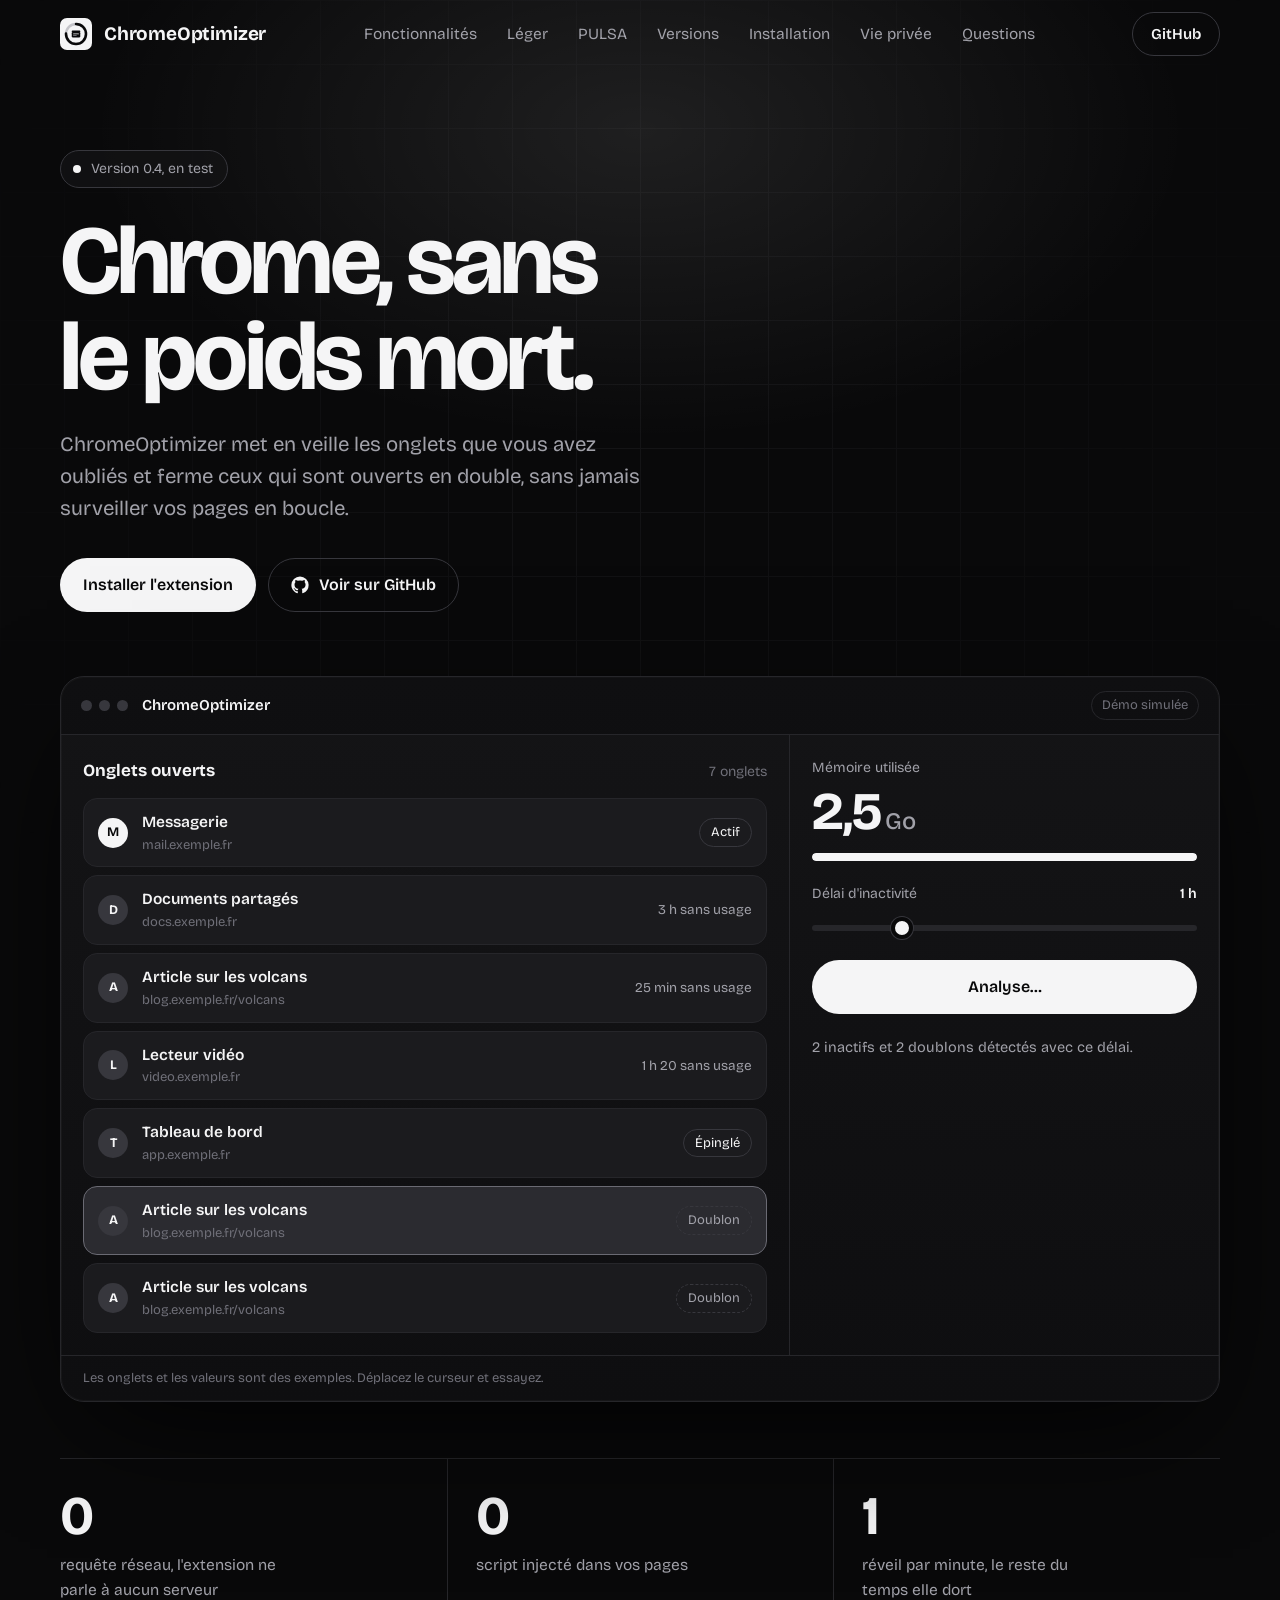
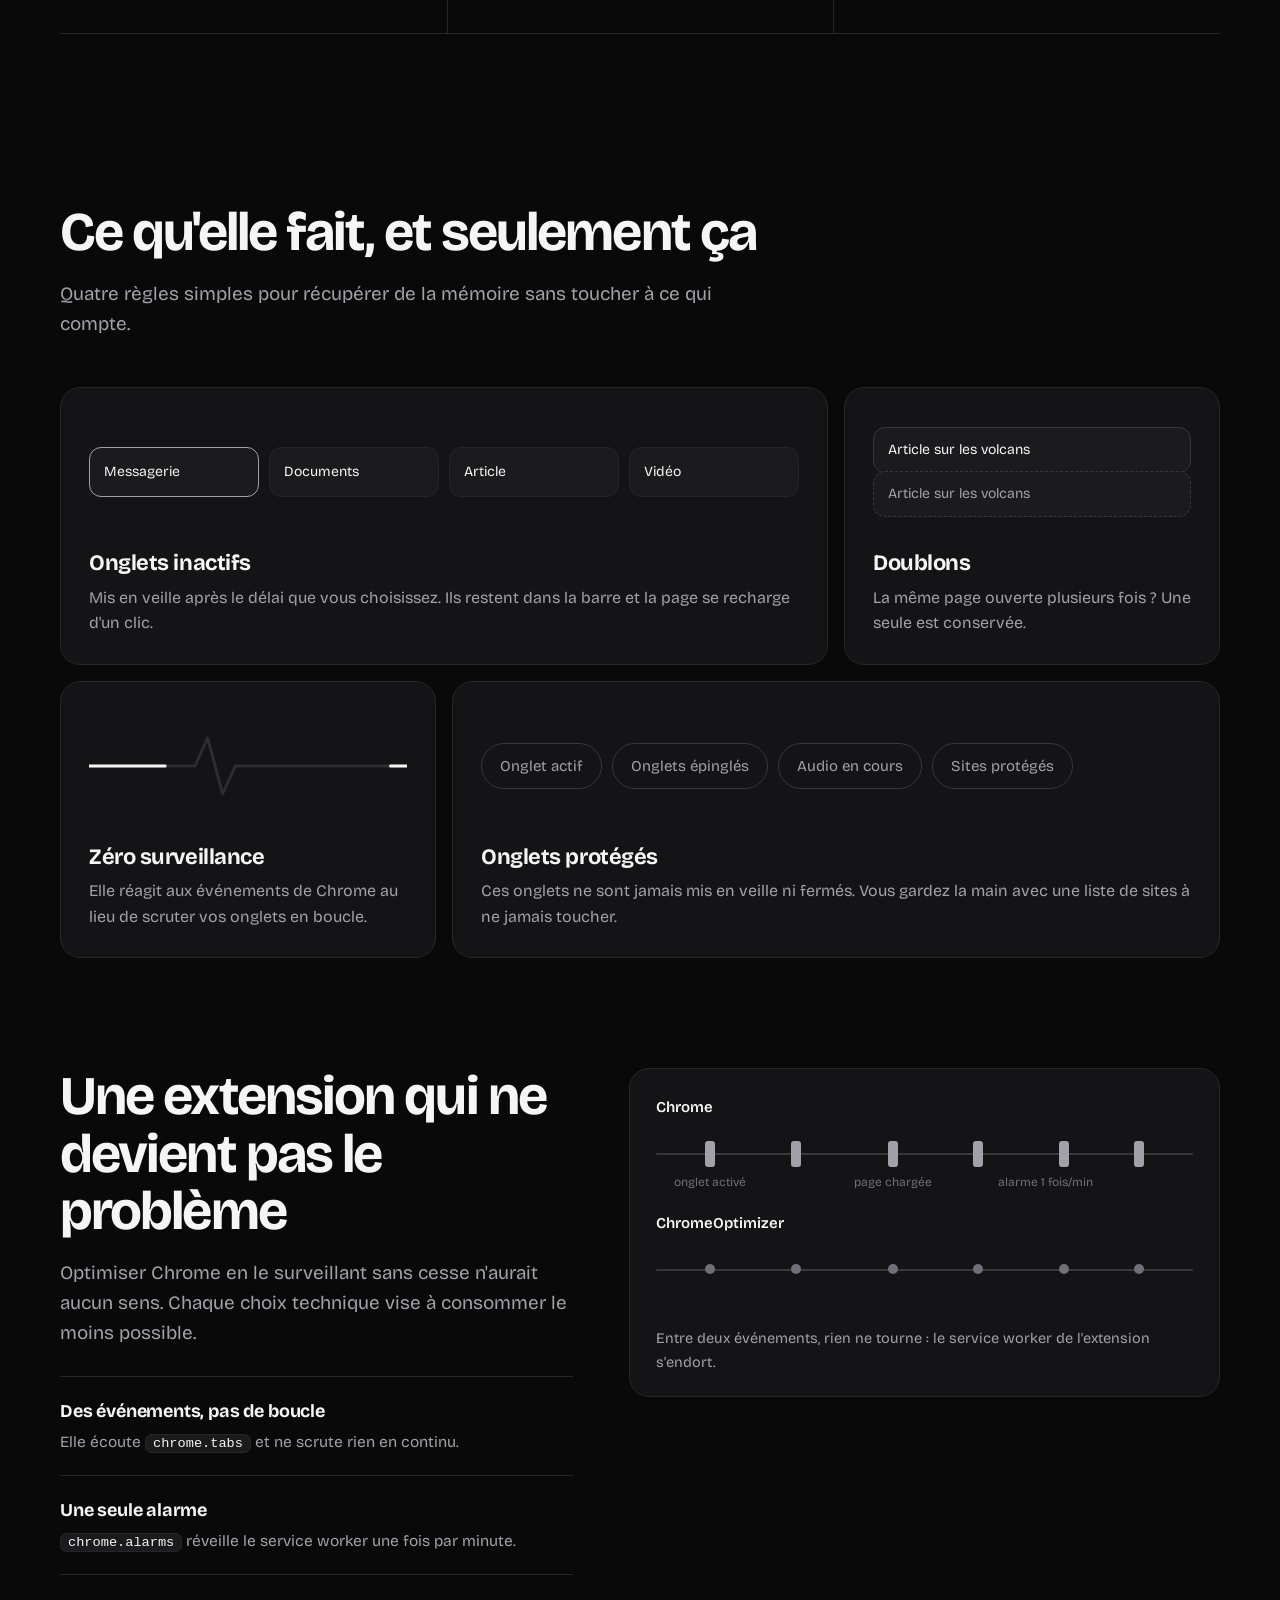
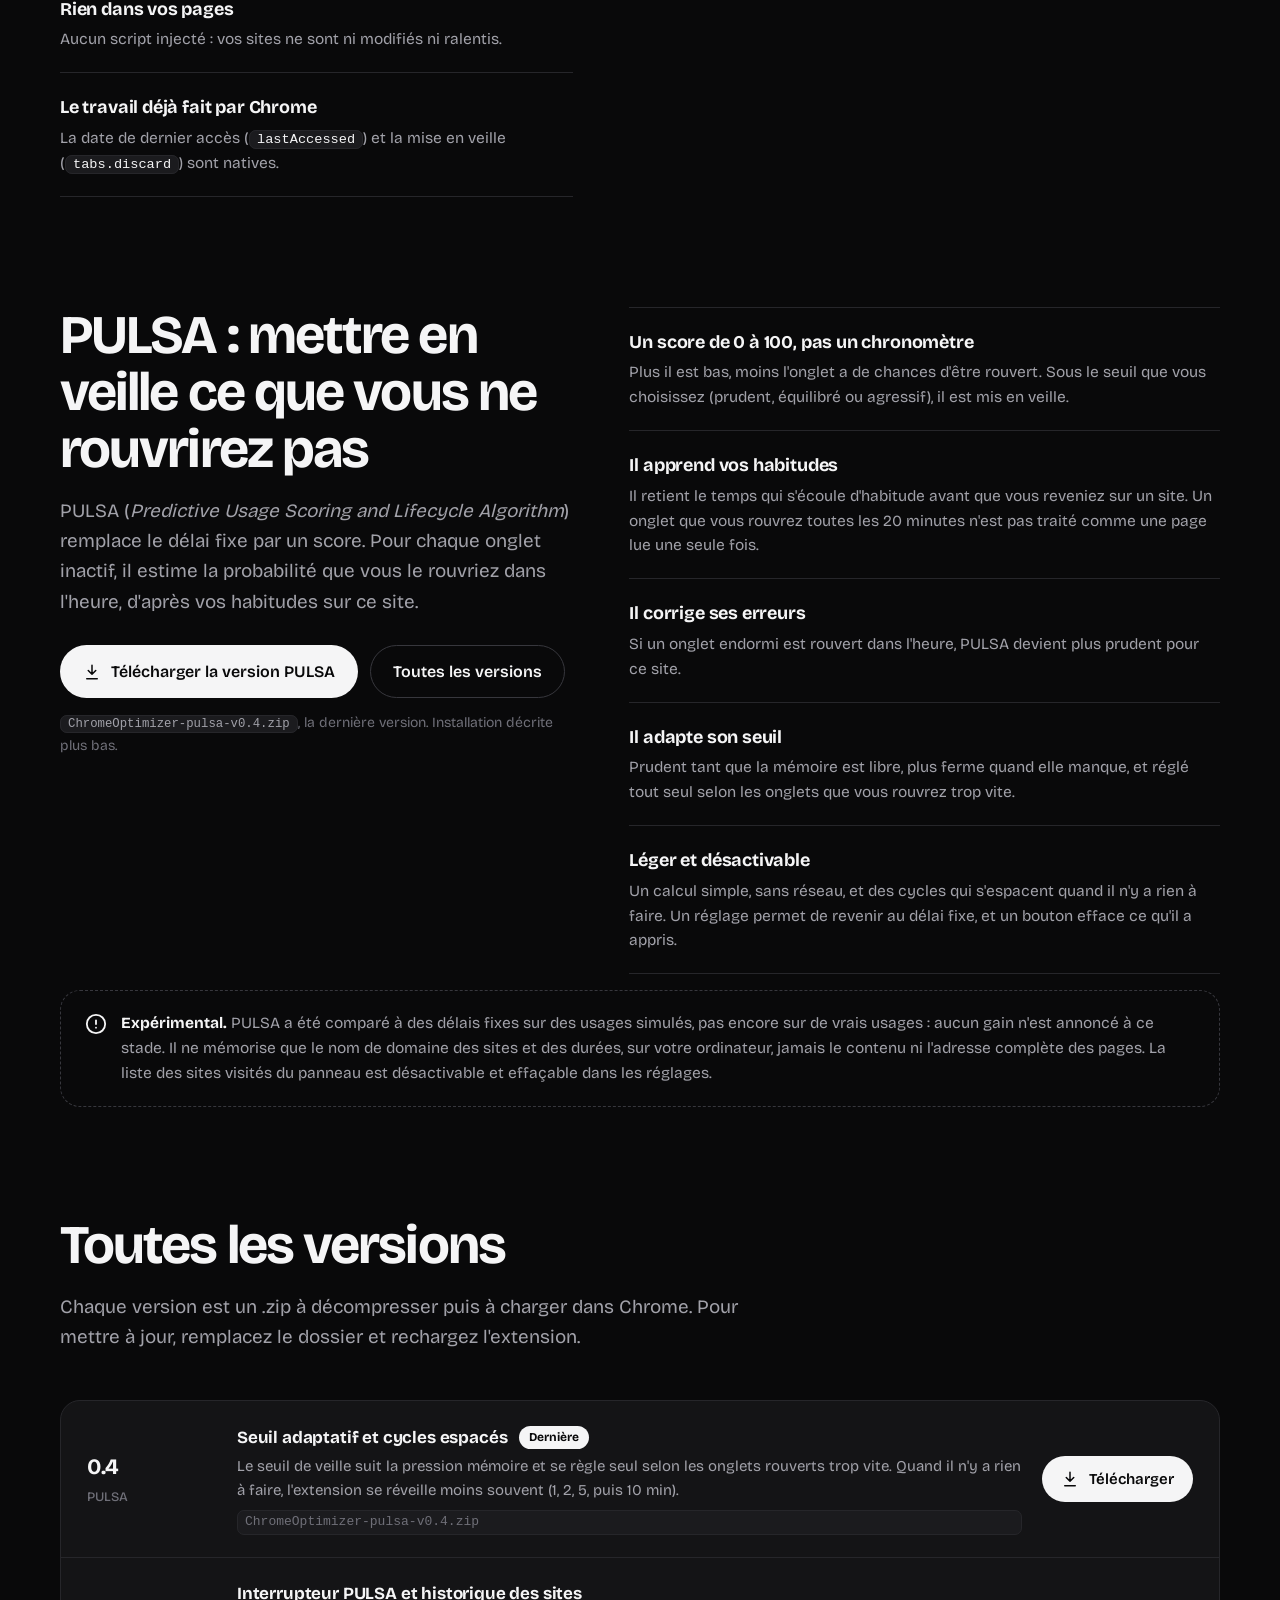
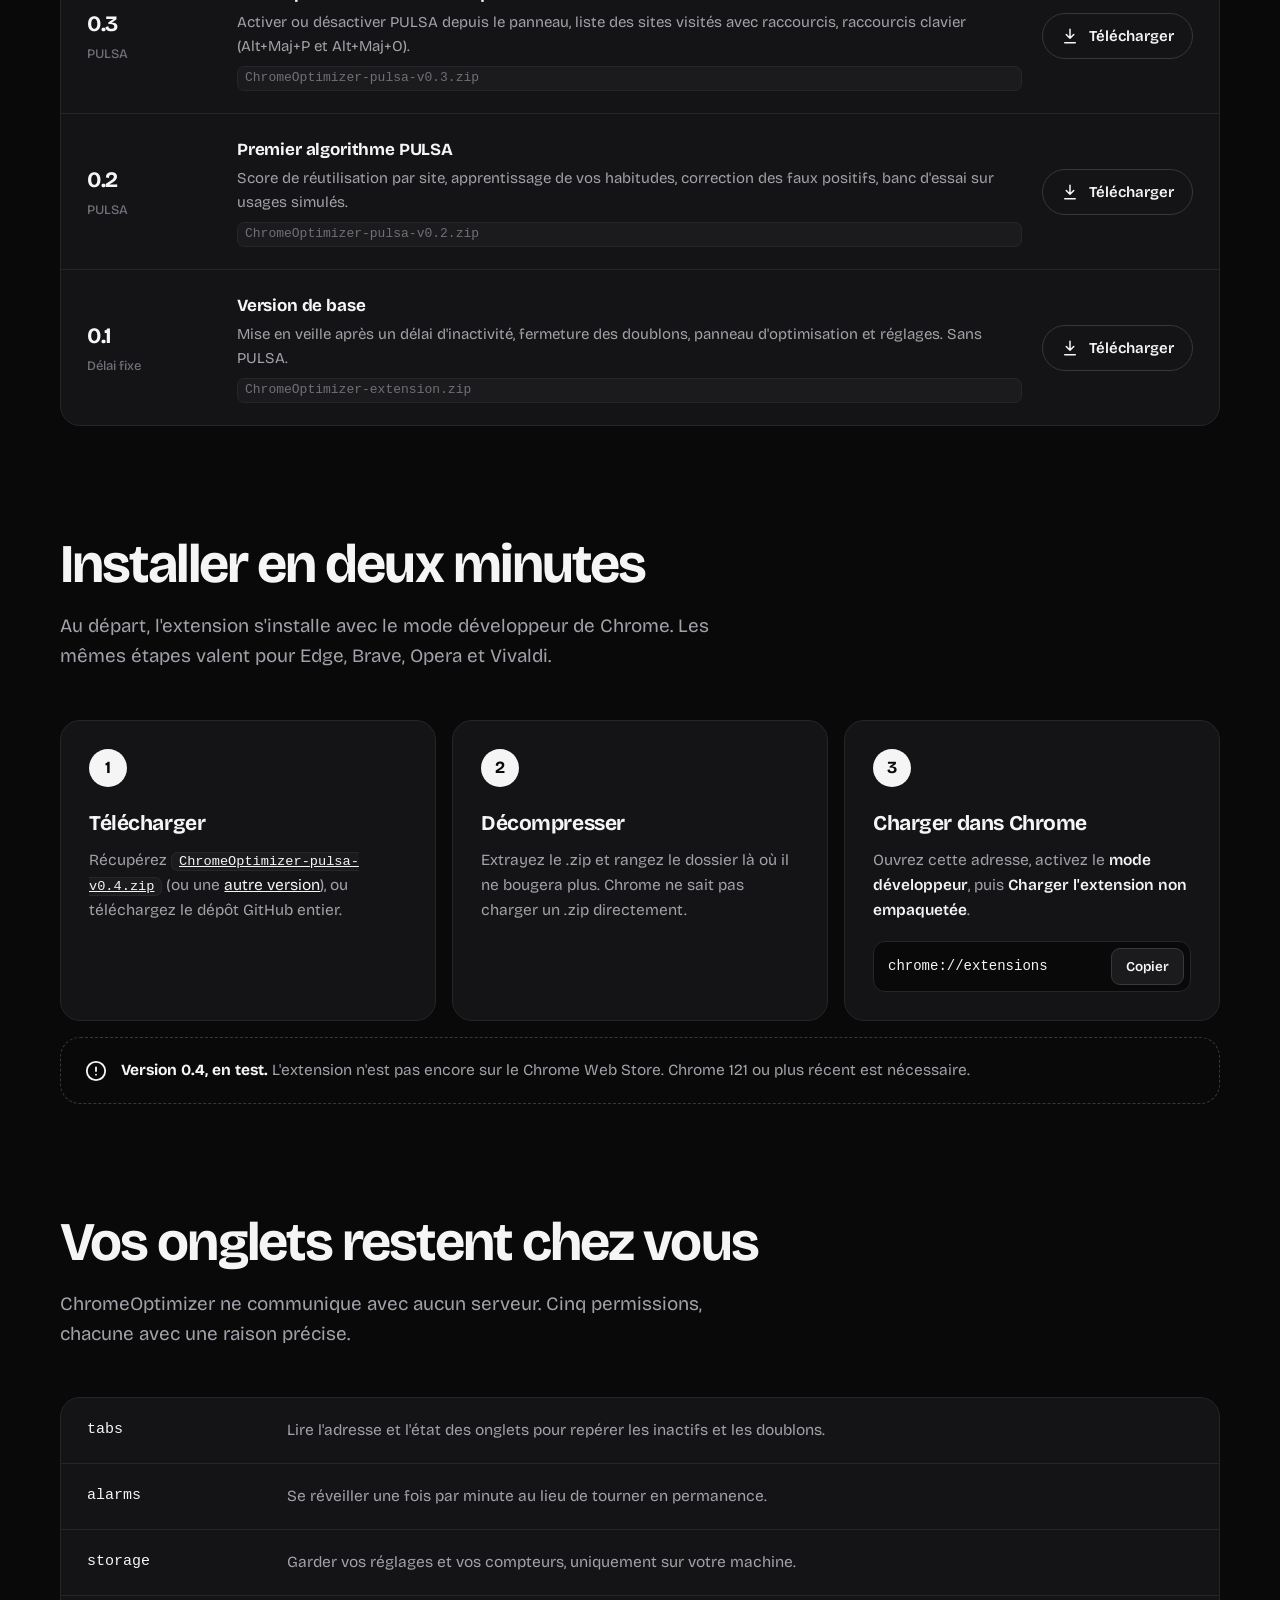
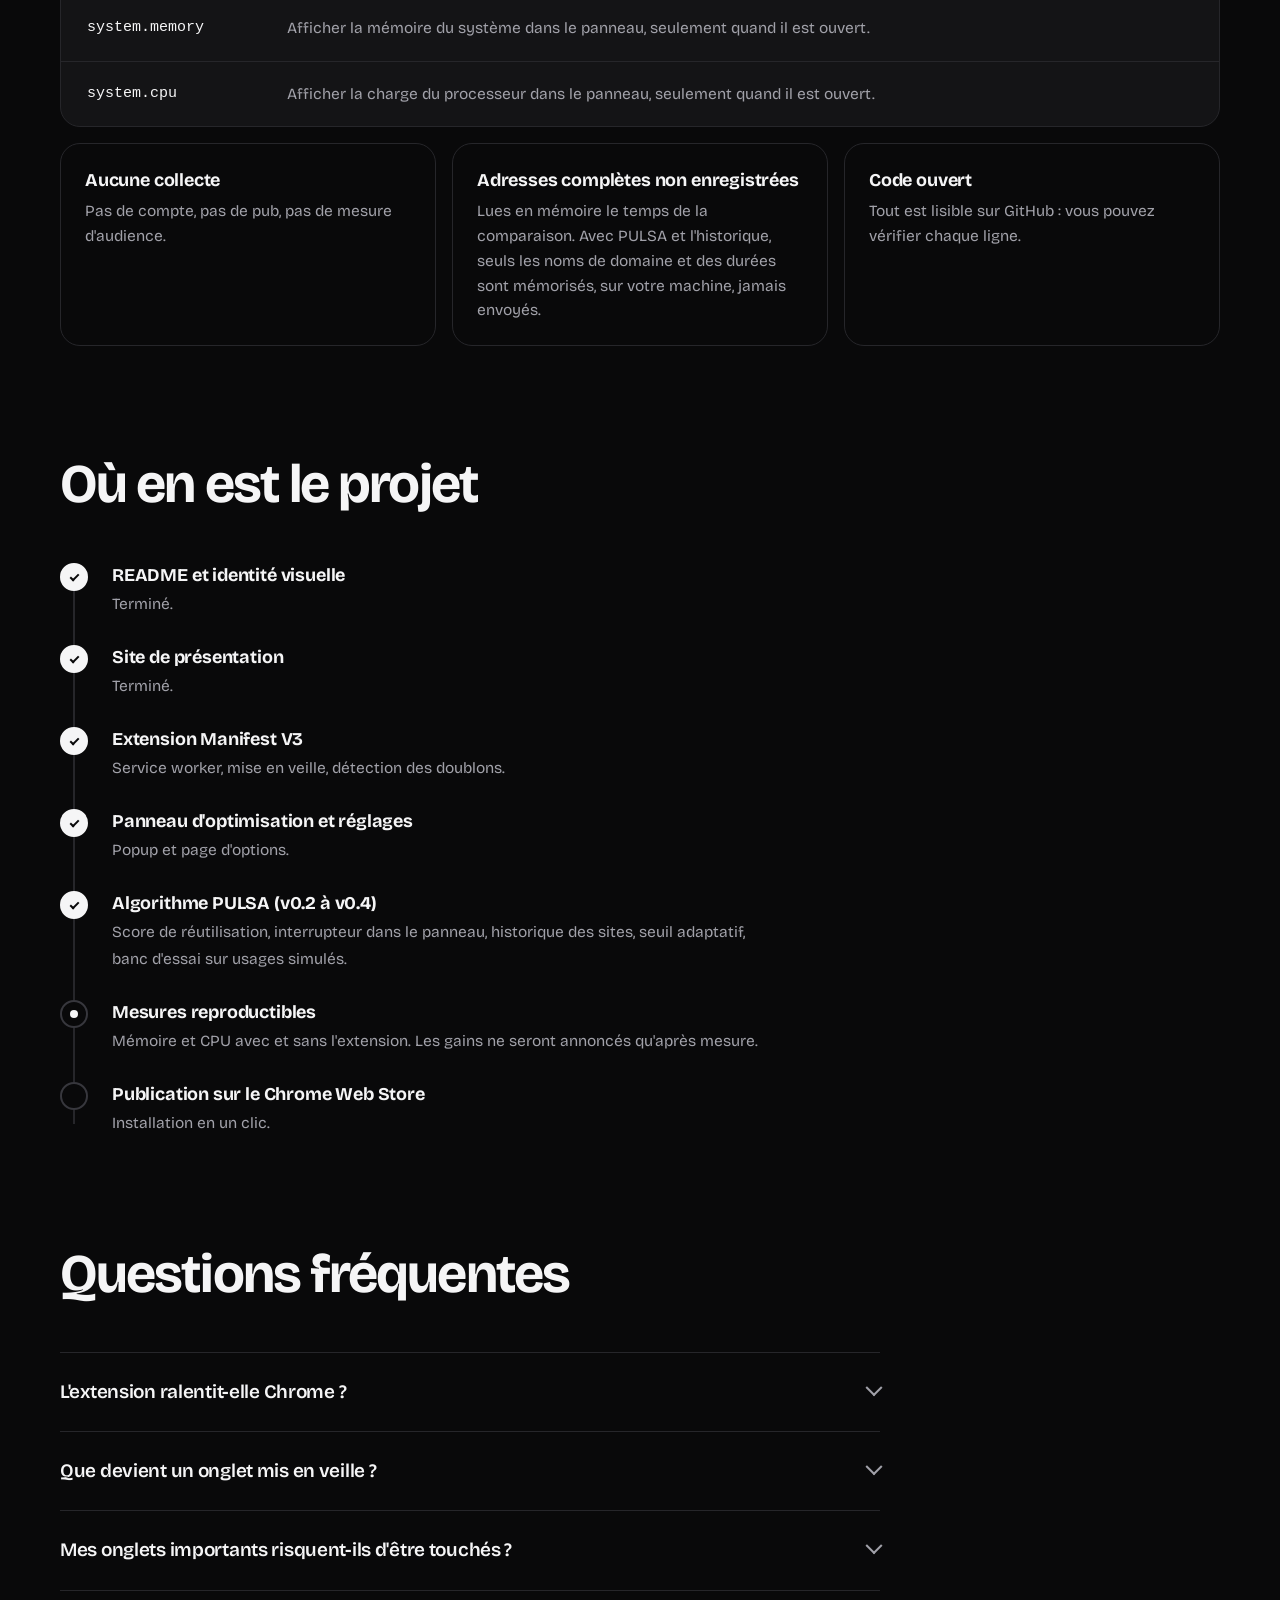
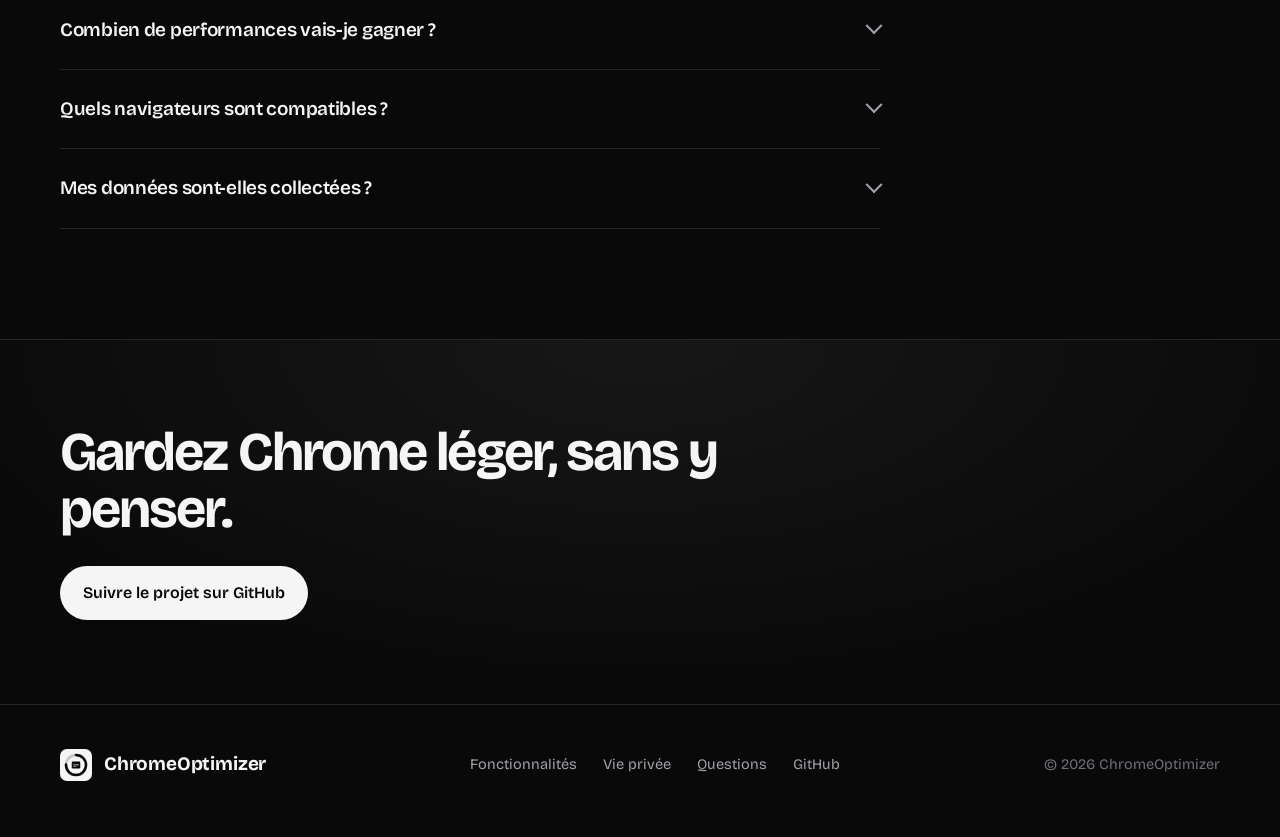
==== index.html @ f4628bb2 "Update index.html" ====
<!DOCTYPE html>
<html lang="fr">
<head>
<meta charset="utf-8">
<meta name="viewport" content="width=device-width, initial-scale=1, viewport-fit=cover">
<title>ChromeOptimizer : libérez la mémoire de Chrome sans y penser</title>
<meta name="description" content="ChromeOptimizer met en veille les onglets inactifs et ferme les doublons, sans surveiller vos pages en boucle. Aucune donnée collectée, aucune requête réseau.">
<meta name="theme-color" content="#09090a">
<meta property="og:title" content="ChromeOptimizer">
<meta property="og:description" content="Libérez la mémoire de Chrome sans y penser. Onglets inactifs en veille, doublons fermés.">
<meta property="og:type" content="website">
<link rel="icon" href="data:image/svg+xml,%3Csvg xmlns='http://www.w3.org/2000/svg' viewBox='0 0 128 128'%3E%3Crect width='128' height='128' rx='28' fill='%23f5f5f6'/%3E%3Ccircle cx='64' cy='64' r='40' fill='none' stroke='%23c4c4c9' stroke-width='10'/%3E%3Ccircle cx='64' cy='64' r='40' fill='none' stroke='%2309090a' stroke-width='10' stroke-linecap='round' stroke-dasharray='251.3' stroke-dashoffset='62' transform='rotate(-90 64 64)'/%3E%3Crect x='47' y='56' width='34' height='22' rx='5' fill='%2309090a'/%3E%3C/svg%3E">
<link rel="preconnect" href="https://fonts.googleapis.com">
<link rel="preconnect" href="https://fonts.gstatic.com" crossorigin>
<link href="https://fonts.googleapis.com/css2?family=Bricolage+Grotesque:opsz,wght@12..96,400;12..96,500;12..96,600;12..96,700;12..96,800&display=swap" rel="stylesheet">
<style>
:root{
  --bg:#09090a; --bg-2:#0e0e10; --surface:#141416; --surface-2:#1b1b1e;
  --line:#26262a; --line-2:#37373d;
  --text:#f5f5f6; --muted:#a1a1a9; --dim:#6f6f78;
  --radius:20px; --wrap:1160px;
  color-scheme:dark;
}
*,*::before,*::after{box-sizing:border-box}
*{margin:0}
html{overflow-x:hidden;scroll-behavior:smooth;scroll-padding-top:88px;-webkit-text-size-adjust:100%}
body{font-family:"Bricolage Grotesque",system-ui,-apple-system,"Segoe UI",Roboto,sans-serif;background:var(--bg);color:var(--text);line-height:1.6;-webkit-font-smoothing:antialiased;overflow-x:hidden;font-size:17px}
a{color:inherit}
img,svg{display:block;max-width:100%}
button{font:inherit;color:inherit;cursor:pointer}
:focus-visible{outline:2px solid var(--text);outline-offset:3px;border-radius:6px}
.wrap{width:min(var(--wrap),100% - 40px);margin-inline:auto}
.sr{position:absolute;width:1px;height:1px;overflow:hidden;clip:rect(0 0 0 0);white-space:nowrap}
.skip{position:absolute;left:12px;top:-60px;background:var(--text);color:var(--bg);padding:10px 16px;border-radius:10px;z-index:100;text-decoration:none;font-weight:600}
.skip:focus{top:12px}

/* Boutons */
.btn{display:inline-flex;align-items:center;justify-content:center;gap:10px;padding:13px 22px;border-radius:999px;font-weight:600;font-size:16px;text-decoration:none;border:1px solid transparent;transition:background .2s,color .2s,border-color .2s,transform .2s;white-space:nowrap}
.btn:active{transform:scale(.97)}
.btn-primary{background:var(--text);color:var(--bg)}
.btn-primary:hover{background:#fff}
.btn-ghost{border-color:var(--line-2);color:var(--text);background:transparent}
.btn-ghost:hover{border-color:var(--muted);background:rgba(255,255,255,.04)}
.btn svg{width:18px;height:18px}

/* Navigation */
.nav{position:fixed;inset:0 0 auto 0;z-index:50;transition:background .3s,border-color .3s;border-bottom:1px solid transparent}
.nav.scrolled,.nav.open{background:rgba(9,9,10,.82);backdrop-filter:blur(14px);-webkit-backdrop-filter:blur(14px);border-color:var(--line)}
.nav-in{display:flex;align-items:center;justify-content:space-between;height:68px;gap:20px}
.brand{display:flex;align-items:center;gap:12px;text-decoration:none;font-weight:700;font-size:19px;letter-spacing:-.01em}
.brand svg{width:32px;height:32px}
.menu{display:flex;align-items:center;gap:30px}
.menu a{color:var(--muted);text-decoration:none;font-size:15.5px;transition:color .2s}
.menu a:hover{color:var(--text)}
.nav-cta{display:flex;align-items:center;gap:10px}
.nav-cta .btn{padding:9px 18px;font-size:15px}
.burger{display:none;width:44px;height:44px;border-radius:12px;border:1px solid var(--line-2);background:transparent;position:relative}
.burger i{position:absolute;left:12px;right:12px;height:2px;background:var(--text);border-radius:2px;transition:transform .3s,opacity .2s}
.burger i:nth-child(1){top:16px}.burger i:nth-child(2){top:21px}.burger i:nth-child(3){top:26px}
.nav.open .burger i:nth-child(1){transform:translateY(5px) rotate(45deg)}
.nav.open .burger i:nth-child(2){opacity:0}
.nav.open .burger i:nth-child(3){transform:translateY(-5px) rotate(-45deg)}

/* Hero */
.hero{position:relative;padding:150px 0 60px;isolation:isolate;overflow-x:clip}
.hero::before{content:"";position:absolute;inset:0;z-index:-1;background-image:linear-gradient(var(--line) 1px,transparent 1px),linear-gradient(90deg,var(--line) 1px,transparent 1px);background-size:64px 64px;opacity:.4;-webkit-mask-image:radial-gradient(ellipse 75% 55% at 50% 25%,#000,transparent 78%);mask-image:radial-gradient(ellipse 75% 55% at 50% 25%,#000,transparent 78%)}
.hero::after{content:"";position:absolute;left:50%;top:-180px;width:min(1100px,140vw);height:620px;transform:translateX(-50%);z-index:-1;background:radial-gradient(closest-side,rgba(255,255,255,.09),transparent);pointer-events:none}
.status{display:inline-flex;align-items:center;gap:10px;padding:7px 14px 7px 12px;border:1px solid var(--line-2);border-radius:999px;font-size:14px;color:var(--muted);background:rgba(20,20,22,.7)}
.status i{width:8px;height:8px;border-radius:50%;background:var(--text);animation:beat 2.4s ease-in-out infinite}
@keyframes beat{0%,100%{opacity:1;transform:scale(1)}50%{opacity:.35;transform:scale(.7)}}
h1{font-size:clamp(2.5rem,7.6vw,6.1rem);line-height:.98;letter-spacing:-.04em;font-weight:700;margin:26px 0 24px}
h1 .ln{display:block;overflow:hidden;padding-bottom:.08em;margin-bottom:-.08em}
h1 .ln span{display:block;animation:rise 1s cubic-bezier(.2,.75,.15,1) both;animation-delay:calc(var(--i) * .11s + .1s)}
@keyframes rise{from{transform:translateY(105%)}to{transform:none}}
.lead{max-width:600px;font-size:clamp(1.05rem,2.2vw,1.28rem);color:var(--muted);line-height:1.55}
.cta{display:flex;flex-wrap:wrap;gap:12px;margin-top:34px}
.in-up{animation:inup .9s cubic-bezier(.2,.75,.15,1) both;animation-delay:calc(var(--d,0) * 1s)}
@keyframes inup{from{opacity:0;transform:translateY(22px)}to{opacity:1;transform:none}}

/* Démo */
.panel{margin-top:64px;background:linear-gradient(180deg,var(--surface),var(--bg-2));border:1px solid var(--line);border-radius:24px;box-shadow:0 40px 120px -30px rgba(0,0,0,.9),0 0 0 1px rgba(255,255,255,.03) inset;overflow:hidden}
.panel-bar{display:flex;align-items:center;gap:14px;padding:14px 20px;border-bottom:1px solid var(--line);background:rgba(0,0,0,.25)}
.dots{display:flex;gap:7px}.dots i{width:11px;height:11px;border-radius:50%;background:var(--line-2)}
.panel-title{font-weight:600;font-size:15px}
.panel-tag{margin-left:auto;white-space:nowrap;font-size:13px;color:var(--dim);border:1px solid var(--line);padding:3px 10px;border-radius:999px}
.panel-body{display:grid;grid-template-columns:minmax(0,1.7fr) minmax(0,1fr);gap:0}
.list-box{padding:22px 22px 14px;border-right:1px solid var(--line)}
.list-head{display:flex;justify-content:space-between;align-items:baseline;margin-bottom:14px}
.list-head b{font-size:17px}.list-head span{font-size:14px;color:var(--dim)}
.row{display:grid;grid-template-rows:1fr;transition:grid-template-rows .6s cubic-bezier(.4,0,.2,1),opacity .4s}
.row-clip{overflow:hidden;min-height:0}
.row-in{display:flex;align-items:center;gap:14px;padding:11px 14px;margin-bottom:8px;background:var(--surface-2);border:1px solid var(--line);border-radius:14px;transition:opacity .5s,background .25s,border-color .25s}
.row.scan .row-in{background:#2b2b30;border-color:#6a6a73}
.row.is-sleep .row-in{opacity:.5}
.row.is-closed{grid-template-rows:0fr;opacity:0}
.fav{flex:none;width:30px;height:30px;border-radius:50%;background:var(--line-2);display:grid;place-items:center;font-size:13px;font-weight:700;color:var(--text)}
.row.k-active .fav{background:var(--text);color:var(--bg)}
.row-main{min-width:0;flex:1}
.row-main b{display:block;font-weight:600;font-size:15.5px;white-space:nowrap;overflow:hidden;text-overflow:ellipsis}
.row-main small{display:block;font-size:13px;color:var(--dim);white-space:nowrap;overflow:hidden;text-overflow:ellipsis}
.meta{flex:none;font-size:13.5px;color:var(--muted);text-align:right}
.pill{display:inline-block;padding:3px 11px;border-radius:999px;border:1px solid var(--line-2);font-size:13px;color:var(--text)}
.pill.dup{border-style:dashed;color:var(--muted)}
.pill.sleep{background:var(--text);color:var(--bg);border-color:var(--text);font-weight:600}
.side{padding:22px;display:flex;flex-direction:column;gap:22px}
.mem-label{font-size:14px;color:var(--muted)}
.mem-num{font-size:clamp(2.4rem,5vw,3.3rem);font-weight:700;letter-spacing:-.03em;line-height:1.1;margin:4px 0 12px;font-variant-numeric:tabular-nums}
.mem-num small{font-size:.45em;font-weight:500;color:var(--muted);margin-left:4px;letter-spacing:0}
.bar{height:8px;border-radius:99px;background:var(--line);overflow:hidden}
.bar i{display:block;height:100%;width:100%;background:var(--text);border-radius:99px;transition:width .9s cubic-bezier(.4,0,.2,1)}
.slider{display:block;font-size:14px;color:var(--muted)}
.slider-top{display:flex;justify-content:space-between;margin-bottom:10px}
.slider output{color:var(--text);font-weight:600}
input[type=range]{-webkit-appearance:none;appearance:none;width:100%;height:6px;border-radius:99px;background:var(--line);outline-offset:6px}
input[type=range]::-webkit-slider-thumb{-webkit-appearance:none;width:22px;height:22px;border-radius:50%;background:var(--text);border:4px solid var(--bg);box-shadow:0 0 0 1px var(--line-2);cursor:pointer}
input[type=range]::-moz-range-thumb{width:18px;height:18px;border-radius:50%;background:var(--text);border:4px solid var(--bg);box-shadow:0 0 0 1px var(--line-2);cursor:pointer}
.side .btn{width:100%}
.summary{font-size:14.5px;color:var(--muted);min-height:3em}
.note{padding:12px 22px;border-top:1px solid var(--line);font-size:13px;color:var(--dim)}

/* Faits */
.facts{display:grid;grid-template-columns:repeat(3,1fr);margin-top:56px;border-top:1px solid var(--line);border-bottom:1px solid var(--line)}
.fact{padding:30px 0 30px 28px;border-left:1px solid var(--line)}
.fact:first-child{border-left:0;padding-left:0}
.fact b{display:block;font-size:clamp(2.2rem,4.5vw,3.4rem);font-weight:700;letter-spacing:-.04em;line-height:1}
.fact span{display:block;margin-top:10px;color:var(--muted);font-size:15.5px;max-width:240px}

/* Sections */
section{padding:110px 0 0}
.sec-head{max-width:700px;margin-bottom:48px}
h2{font-size:clamp(2rem,4.6vw,3.4rem);letter-spacing:-.035em;line-height:1.05;font-weight:700}
.sec-head p{margin-top:18px;color:var(--muted);font-size:clamp(1.02rem,2vw,1.18rem)}

/* Fonctionnalités */
.bento{display:grid;grid-template-columns:repeat(6,1fr);gap:16px}
.tile{background:var(--surface);border:1px solid var(--line);border-radius:var(--radius);padding:28px;display:flex;flex-direction:column;gap:22px;overflow:hidden;position:relative;transition:border-color .3s}
.tile:hover{border-color:var(--line-2)}
.t4{grid-column:span 4}.t2{grid-column:span 2}
.tile h3{font-size:22px;letter-spacing:-.02em;line-height:1.2}
.tile p{color:var(--muted);font-size:16px;margin-top:8px}
.viz{min-height:112px;display:flex;align-items:center}
.mt-row{display:flex;gap:10px;width:100%}
.mt{flex:1;position:relative;height:50px;border-radius:12px;background:var(--surface-2);border:1px solid var(--line);display:flex;align-items:center;padding:0 14px;font-size:14px;color:var(--text);white-space:nowrap}
.mt.on{border-color:var(--muted)}
.mt.sl{animation:dim 6s ease-in-out infinite;animation-delay:calc(var(--k) * .7s)}
@keyframes dim{0%,18%{opacity:1}30%,80%{opacity:.35}92%,100%{opacity:1}}
.z{position:absolute;right:12px;top:6px;font-weight:700;opacity:0;font-size:15px;animation:zf 3s ease-out infinite}
.z:nth-child(2){animation-delay:1s}.z:nth-child(3){animation-delay:2s}
@keyframes zf{0%{opacity:0;transform:translate(0,10px)}25%{opacity:1}100%{opacity:0;transform:translate(10px,-20px)}}
.v-dup{position:relative;width:100%;height:110px}
.v-dup .d{position:absolute;left:0;right:0;height:46px;border-radius:12px;background:var(--surface-2);border:1px solid var(--line-2);display:flex;align-items:center;padding:0 14px;font-size:14px}
.v-dup .d1{top:10px}
.v-dup .d2{top:54px;border-style:dashed;color:var(--muted);animation:merge 4.5s ease-in-out infinite}
@keyframes merge{0%,20%{transform:none;opacity:1}55%,85%{transform:translateY(-44px) scale(.97);opacity:0}85.1%{transform:none;opacity:0}100%{transform:none;opacity:1}}
.v-line{width:100%}
.v-line svg{width:100%;height:96px}
.v-line .pulse{animation:run 3s linear infinite}
@keyframes run{0%{stroke-dashoffset:20}100%{stroke-dashoffset:-100}}
.chips{display:flex;flex-wrap:wrap;gap:10px}
.chip{padding:10px 18px;border-radius:999px;border:1px solid var(--line-2);font-size:15px;color:var(--muted);animation:glow 6s ease-in-out infinite;animation-delay:calc(var(--k) * 1.5s)}
@keyframes glow{0%{background:transparent;color:var(--muted)}6%,20%{background:var(--text);color:var(--bg);border-color:var(--text)}30%,100%{background:transparent;color:var(--muted)}}

/* Léger */
.split{display:grid;grid-template-columns:minmax(0,1fr) minmax(0,1.15fr);gap:56px;align-items:start}
.plist{list-style:none;padding:0;border-top:1px solid var(--line)}
.plist li{padding:20px 0;border-bottom:1px solid var(--line)}
.plist b{display:block;font-size:18px;letter-spacing:-.01em}
.plist span{display:block;color:var(--muted);font-size:15.5px;margin-top:4px}
code{font-family:ui-monospace,SFMono-Regular,Menlo,Consolas,monospace;font-size:.88em;background:var(--surface-2);border:1px solid var(--line);padding:1px 7px;border-radius:7px;color:var(--text)}
.lanes{background:var(--surface);border:1px solid var(--line);border-radius:var(--radius);padding:26px 26px 22px;position:sticky;top:100px}
.lane-name{display:block;font-weight:600;font-size:15px;margin-bottom:6px}
.track{position:relative;height:74px;margin-bottom:12px}
.track::before{content:"";position:absolute;left:0;right:0;top:28px;height:2px;background:var(--line-2);border-radius:2px}
.tick{position:absolute;left:calc(var(--x) * 1%);top:16px;width:10px;height:26px;margin-left:-5px;border-radius:3px;background:var(--muted)}
.tick-l{position:absolute;left:calc(var(--x) * 1%);top:48px;transform:translateX(-50%);font-size:12px;color:var(--dim);white-space:nowrap}
.blip{position:absolute;left:calc(var(--x) * 1%);top:23px;width:10px;height:10px;margin-left:-5px;border-radius:50%;background:var(--dim)}
.blip::after{content:"";position:absolute;inset:-4px;border-radius:50%;background:var(--text);opacity:0;animation:ping 8s ease-out infinite;animation-delay:calc(var(--x) * .08s)}
@keyframes ping{0%{opacity:0;transform:scale(.4)}3%{opacity:1;transform:scale(1.5)}13%,100%{opacity:0;transform:scale(1)}}
.cursor{position:absolute;top:6px;bottom:6px;width:2px;background:var(--text);opacity:0;animation:sweep 8s linear infinite;border-radius:2px}
@keyframes sweep{0%{left:0;opacity:0}3%{opacity:.4}97%{opacity:.4}100%{left:100%;opacity:0}}
.lanes p{color:var(--muted);font-size:14.5px;margin-top:8px}

/* Installation */
.steps{display:grid;grid-template-columns:repeat(3,1fr);gap:16px;counter-reset:s}
.step{background:var(--surface);border:1px solid var(--line);border-radius:var(--radius);padding:28px;counter-increment:s}
.step::before{content:counter(s);display:grid;place-items:center;width:38px;height:38px;border-radius:50%;background:var(--text);color:var(--bg);font-weight:700;margin-bottom:20px}
.step h3{font-size:21px;letter-spacing:-.02em}
.step p{color:var(--muted);font-size:15.5px;margin-top:8px}
.copy{margin-top:18px;display:flex;align-items:center;gap:10px;background:var(--bg);border:1px solid var(--line);border-radius:12px;padding:6px 6px 6px 14px;font-family:ui-monospace,SFMono-Regular,Menlo,Consolas,monospace;font-size:14px}
.copy span{flex:1;min-width:0;overflow:hidden;text-overflow:ellipsis;white-space:nowrap}
.copy button{border:1px solid var(--line-2);background:var(--surface-2);border-radius:9px;padding:7px 14px;font-size:13.5px;font-weight:600;font-family:"Bricolage Grotesque",system-ui,sans-serif;transition:background .2s}
.copy button:hover{background:var(--line)}
/* Versions */
.versions{list-style:none;padding:0;border:1px solid var(--line);border-radius:var(--radius);overflow:hidden;background:var(--surface)}
.ver{display:grid;grid-template-columns:130px 1fr auto;gap:20px;align-items:center;padding:22px 26px;border-top:1px solid var(--line)}
.ver:first-child{border-top:0}
.ver-n{font-size:22px;font-weight:700;letter-spacing:-.02em}
.ver-n small{display:block;font-size:13px;font-weight:500;color:var(--dim);letter-spacing:0;margin-top:2px}
.ver-t b{display:block;font-size:17px;letter-spacing:-.01em}
.ver-t span{display:block;color:var(--muted);font-size:15px;margin-top:3px}
.ver .tag{display:inline-block;margin-left:8px;padding:2px 10px;border-radius:999px;background:var(--text);color:var(--bg);font-size:12px;font-weight:700;vertical-align:2px;letter-spacing:0}
.ver .btn{padding:10px 18px;font-size:15px}
.ver-file{display:block;margin-top:8px;color:var(--dim);font-size:13px;font-family:ui-monospace,SFMono-Regular,Menlo,Consolas,monospace}
@media (max-width:640px){.ver{grid-template-columns:1fr;gap:12px;padding:20px}.ver .btn{width:100%}}
/* PULSA */
.pulsa-cta{display:flex;flex-wrap:wrap;gap:12px;margin-top:28px}
.pulsa-meta{margin-top:14px;color:var(--dim);font-size:14px}
.pulsa-meta code{color:var(--muted)}
.callout{margin-top:16px;display:flex;gap:14px;align-items:flex-start;border:1px dashed var(--line-2);border-radius:var(--radius);padding:20px 24px;color:var(--muted);font-size:15.5px}
.callout svg{flex:none;width:22px;height:22px;margin-top:2px;color:var(--text)}
.callout b{color:var(--text)}

/* Vie privée */
.table{border:1px solid var(--line);border-radius:var(--radius);overflow:hidden;background:var(--surface)}
.tr{display:grid;grid-template-columns:180px 1fr;gap:20px;padding:20px 26px;border-top:1px solid var(--line)}
.tr:first-child{border-top:0}
.tr b{font-family:ui-monospace,SFMono-Regular,Menlo,Consolas,monospace;font-size:15px;font-weight:500}
.tr span{color:var(--muted);font-size:15.5px}
.assure{display:grid;grid-template-columns:repeat(3,1fr);gap:16px;margin-top:16px}
.assure div{padding:22px 24px;border:1px solid var(--line);border-radius:var(--radius);color:var(--muted);font-size:15.5px}
.assure b{display:block;color:var(--text);font-size:18px;margin-bottom:4px;letter-spacing:-.01em}

/* Feuille de route */
.road{list-style:none;padding:0;max-width:720px;position:relative}
.road::before{content:"";position:absolute;left:13px;top:12px;bottom:12px;width:2px;background:var(--line)}
.road li{position:relative;padding:0 0 26px 52px}
.road li:last-child{padding-bottom:0}
.road i{position:absolute;left:0;top:2px;width:28px;height:28px;border-radius:50%;background:var(--bg);border:2px solid var(--line-2);display:grid;place-items:center}
.road li.done i{background:var(--text);border-color:var(--text)}
.road li.done i::after{content:"";width:9px;height:5px;border-left:2px solid var(--bg);border-bottom:2px solid var(--bg);transform:translateY(-1px) rotate(-45deg)}
.road li.now i::after{content:"";width:8px;height:8px;border-radius:50%;background:var(--text);animation:beat 2.4s ease-in-out infinite}
.road b{font-size:18px;letter-spacing:-.01em;display:block}
.road span{color:var(--muted);font-size:15.5px}

/* FAQ */
.faq{max-width:820px;border-top:1px solid var(--line)}
details{border-bottom:1px solid var(--line)}
summary{list-style:none;cursor:pointer;display:flex;justify-content:space-between;align-items:center;gap:20px;padding:24px 0;font-size:19px;font-weight:600;letter-spacing:-.015em}
summary::-webkit-details-marker{display:none}
summary::after{content:"";flex:none;width:12px;height:12px;border-right:2px solid var(--muted);border-bottom:2px solid var(--muted);transform:rotate(45deg) translate(-3px,-3px);transition:transform .3s}
details[open] summary::after{transform:rotate(-135deg) translate(-3px,-3px)}
details p{padding:0 40px 26px 0;color:var(--muted);font-size:16.5px;max-width:700px;animation:inup .5s ease both}

/* Final + footer */
.final{margin-top:110px;padding:84px 0;border-top:1px solid var(--line);border-bottom:1px solid var(--line);background:radial-gradient(ellipse 60% 100% at 50% 0,rgba(255,255,255,.06),transparent)}
.final .wrap{display:flex;flex-direction:column;align-items:flex-start;gap:28px}
.final h2{max-width:760px}
footer{padding:44px 0 56px}
.foot{display:flex;flex-wrap:wrap;gap:24px 40px;justify-content:space-between;align-items:center;color:var(--dim);font-size:14.5px}
.foot nav{display:flex;flex-wrap:wrap;gap:8px 26px}
.foot a{text-decoration:none;color:var(--muted)}
.foot a:hover{color:var(--text)}

/* Animations seulement quand visibles */
[data-anim]:not(.in) *,[data-anim]:not(.in) *::after{animation-play-state:paused!important}

/* Responsive */
@media (max-width:980px){
  .bento{grid-template-columns:1fr 1fr}
  .t4,.t2{grid-column:span 2}
  .t2{grid-column:span 1}
  .split{grid-template-columns:1fr;gap:36px}
  .lanes{position:static}
  .steps{grid-template-columns:1fr}
  .assure{grid-template-columns:1fr}
}
@media (max-width:820px){
  .menu{position:absolute;left:0;right:0;top:68px;flex-direction:column;align-items:stretch;gap:0;background:rgba(9,9,10,.97);border-bottom:1px solid var(--line);padding:6px 20px 16px;display:none}
  .nav.open .menu{display:flex}
  .menu a{padding:15px 0;border-bottom:1px solid var(--line);font-size:17px}
  .menu a:last-child{border-bottom:0}
  .burger{display:block}
  .nav-cta .btn{display:none}
  .panel-body{grid-template-columns:1fr}
  .list-box{border-right:0;border-bottom:1px solid var(--line)}
  .facts{grid-template-columns:1fr}
  .fact{border-left:0;border-top:1px solid var(--line);padding:24px 0}
  .fact:first-child{border-top:0}
  .fact span{max-width:none}
}
@media (max-width:640px){
  body{font-size:16px}
  .hero{padding:118px 0 40px}
  section{padding-top:84px}
  .bento{grid-template-columns:1fr}
  .t4,.t2{grid-column:auto}
  .tile{padding:22px}
  .mt-row .mt:nth-child(n+4){display:none}
  .tr{grid-template-columns:1fr;gap:6px;padding:18px 20px}
  .list-box{padding:18px 14px 8px}
  .row-in{padding:10px 12px;gap:11px}
  .fav{width:28px;height:28px}
  .meta{font-size:12.5px}
  .tick-l.hide-s{display:none}
  .lanes{padding:20px 18px 18px}
  .cta .btn{flex:1}
  .final{padding:64px 0}
  .final .btn{width:100%}
  summary{font-size:17px}
}
@media (prefers-reduced-motion:reduce){
  *,*::before,*::after{animation-duration:.001ms!important;animation-iteration-count:1!important;transition-duration:.001ms!important;scroll-behavior:auto!important}
  .cursor,.z{display:none}
}
</style>
</head>
<body>

<svg width="0" height="0" style="position:absolute" aria-hidden="true" focusable="false">
  <symbol id="logo" viewBox="0 0 128 128">
    <rect width="128" height="128" rx="28" fill="#f5f5f6"/>
    <circle cx="64" cy="64" r="40" fill="none" stroke="#c4c4c9" stroke-width="10"/>
    <circle cx="64" cy="64" r="40" fill="none" stroke="#09090a" stroke-width="10" stroke-linecap="round" stroke-dasharray="251.3" stroke-dashoffset="62" transform="rotate(-90 64 64)"/>
    <rect x="47" y="50" width="34" height="8" rx="2.5" fill="#09090a"/>
    <rect x="47" y="56" width="34" height="22" rx="5" fill="#09090a"/>
    <rect x="52" y="62" width="24" height="3" rx="1.5" fill="#f5f5f6"/>
    <rect x="52" y="69" width="15" height="3" rx="1.5" fill="#8b8b93"/>
  </symbol>
</svg>

<a class="skip" href="#contenu">Aller au contenu</a>

<header class="nav" id="nav">
  <div class="wrap nav-in">
    <a class="brand" href="#top" aria-label="ChromeOptimizer, accueil"><svg aria-hidden="true"><use href="#logo"/></svg>ChromeOptimizer</a>
    <nav class="menu" id="menu" aria-label="Navigation principale">
      <a href="#fonctionnalites">Fonctionnalités</a>
      <a href="#leger">Léger</a>
      <a href="#pulsa">PULSA</a>
      <a href="#versions">Versions</a>
      <a href="#installation">Installation</a>
      <a href="#confidentialite">Vie privée</a>
      <a href="#faq">Questions</a>
    </nav>
    <div class="nav-cta">
      <a class="btn btn-ghost" href="https://github.com/chpalitom09-bot/ChromeOptimizer" target="_blank" rel="noopener">GitHub</a>
      <button class="burger" id="burger" aria-label="Ouvrir le menu" aria-expanded="false" aria-controls="menu"><i></i><i></i><i></i></button>
    </div>
  </div>
</header>

<main id="contenu">
<!-- HERO -->
<div class="hero" id="top">
  <div class="wrap">
    <span class="status in-up" style="--d:.05"><i></i>Version 0.4, en test</span>
    <h1 aria-label="Chrome, sans le poids mort.">
      <span class="ln" aria-hidden="true"><span style="--i:0">Chrome, sans</span></span>
      <span class="ln" aria-hidden="true"><span style="--i:1">le poids mort.</span></span>
    </h1>
    <p class="lead in-up" style="--d:.45">ChromeOptimizer met en veille les onglets que vous avez oubliés et ferme ceux qui sont ouverts en double, sans jamais surveiller vos pages en boucle.</p>
    <div class="cta in-up" style="--d:.55">
      <a class="btn btn-primary" href="#installation">Installer l'extension</a>
      <a class="btn btn-ghost" href="https://github.com/chpalitom09-bot/ChromeOptimizer" target="_blank" rel="noopener">
        <svg viewBox="0 0 24 24" fill="currentColor" aria-hidden="true"><path d="M12 .5A11.5 11.5 0 0 0 .5 12c0 5.08 3.29 9.38 7.86 10.9.58.1.79-.25.79-.56v-2c-3.2.7-3.87-1.54-3.87-1.54-.52-1.33-1.28-1.69-1.28-1.69-1.05-.72.08-.7.08-.7 1.15.08 1.76 1.19 1.76 1.19 1.03 1.76 2.7 1.25 3.36.96.1-.75.4-1.25.73-1.54-2.55-.29-5.24-1.28-5.24-5.68 0-1.25.45-2.28 1.19-3.08-.12-.29-.52-1.46.11-3.05 0 0 .97-.31 3.17 1.18a11 11 0 0 1 5.77 0c2.2-1.49 3.17-1.18 3.17-1.18.63 1.59.23 2.76.11 3.05.74.8 1.19 1.83 1.19 3.08 0 4.41-2.69 5.38-5.25 5.67.41.36.78 1.06.78 2.14v3.17c0 .31.21.67.8.56A11.5 11.5 0 0 0 23.5 12 11.5 11.5 0 0 0 12 .5z"/></svg>
        Voir sur GitHub
      </a>
    </div>

    <!-- Démo interactive -->
    <div class="panel in-up" style="--d:.7" id="demo" role="group" aria-label="Démonstration interactive du panneau d'optimisation">
      <div class="panel-bar">
        <span class="dots" aria-hidden="true"><i></i><i></i><i></i></span>
        <span class="panel-title">ChromeOptimizer</span>
        <span class="panel-tag">Démo simulée</span>
      </div>
      <div class="panel-body">
        <div class="list-box">
          <div class="list-head"><b>Onglets ouverts</b><span id="count">7 onglets</span></div>
          <div id="list"></div>
        </div>
        <aside class="side">
          <div>
            <div class="mem-label">Mémoire utilisée</div>
            <div class="mem-num"><span id="memNum">2,5</span><small>Go</small></div>
            <div class="bar" aria-hidden="true"><i id="memBar"></i></div>
          </div>
          <div class="slider">
            <div class="slider-top"><label for="thr">Délai d'inactivité</label><output id="thrOut" for="thr">1 h</output></div>
            <input type="range" id="thr" min="10" max="240" step="10" value="60">
          </div>
          <button class="btn btn-primary" id="run" type="button">Optimiser maintenant</button>
          <p class="summary" id="sum" aria-live="polite"></p>
        </aside>
      </div>
      <div class="note">Les onglets et les valeurs sont des exemples. Déplacez le curseur et essayez.</div>
    </div>

    <div class="facts">
      <div class="fact"><b>0</b><span>requête réseau, l'extension ne parle à aucun serveur</span></div>
      <div class="fact"><b>0</b><span>script injecté dans vos pages</span></div>
      <div class="fact"><b>1</b><span>réveil par minute, le reste du temps elle dort</span></div>
    </div>
  </div>
</div>

<!-- FONCTIONNALITÉS -->
<section id="fonctionnalites">
  <div class="wrap">
    <div class="sec-head">
      <h2>Ce qu'elle fait, et seulement ça</h2>
      <p>Quatre règles simples pour récupérer de la mémoire sans toucher à ce qui compte.</p>
    </div>
    <div class="bento" data-anim>
      <article class="tile t4">
        <div class="viz">
          <div class="mt-row" aria-hidden="true">
            <span class="mt on">Messagerie</span>
            <span class="mt sl" style="--k:0">Documents<em class="z" style="font-style:normal">z</em><em class="z" style="font-style:normal">z</em><em class="z" style="font-style:normal">z</em></span>
            <span class="mt">Article</span>
            <span class="mt sl" style="--k:2">Vidéo<em class="z" style="font-style:normal">z</em><em class="z" style="font-style:normal">z</em><em class="z" style="font-style:normal">z</em></span>
          </div>
        </div>
        <div><h3>Onglets inactifs</h3><p>Mis en veille après le délai que vous choisissez. Ils restent dans la barre et la page se recharge d'un clic.</p></div>
      </article>
      <article class="tile t2">
        <div class="viz">
          <div class="v-dup" aria-hidden="true"><div class="d d1">Article sur les volcans</div><div class="d d2">Article sur les volcans</div></div>
        </div>
        <div><h3>Doublons</h3><p>La même page ouverte plusieurs fois ? Une seule est conservée.</p></div>
      </article>
      <article class="tile t2">
        <div class="viz v-line" aria-hidden="true">
          <svg viewBox="0 0 300 96" preserveAspectRatio="none">
            <path d="M0 48 H100 L112 20 L126 76 L138 48 H300" pathLength="100" fill="none" stroke="#2c2c31" stroke-width="3" stroke-linecap="round" stroke-linejoin="round" vector-effect="non-scaling-stroke"/>
            <path class="pulse" d="M0 48 H100 L112 20 L126 76 L138 48 H300" pathLength="100" fill="none" stroke="#f5f5f6" stroke-width="3" stroke-linecap="round" stroke-linejoin="round" stroke-dasharray="20 80" vector-effect="non-scaling-stroke"/>
          </svg>
        </div>
        <div><h3>Zéro surveillance</h3><p>Elle réagit aux événements de Chrome au lieu de scruter vos onglets en boucle.</p></div>
      </article>
      <article class="tile t4">
        <div class="viz">
          <div class="chips" aria-hidden="true">
            <span class="chip" style="--k:0">Onglet actif</span>
            <span class="chip" style="--k:1">Onglets épinglés</span>
            <span class="chip" style="--k:2">Audio en cours</span>
            <span class="chip" style="--k:3">Sites protégés</span>
          </div>
        </div>
        <div><h3>Onglets protégés</h3><p>Ces onglets ne sont jamais mis en veille ni fermés. Vous gardez la main avec une liste de sites à ne jamais toucher.</p></div>
      </article>
    </div>
  </div>
</section>

<!-- LÉGER -->
<section id="leger">
  <div class="wrap split">
    <div>
      <div class="sec-head" style="margin-bottom:28px">
        <h2>Une extension qui ne devient pas le problème</h2>
        <p>Optimiser Chrome en le surveillant sans cesse n'aurait aucun sens. Chaque choix technique vise à consommer le moins possible.</p>
      </div>
      <ul class="plist">
        <li><b>Des événements, pas de boucle</b><span>Elle écoute <code>chrome.tabs</code> et ne scrute rien en continu.</span></li>
        <li><b>Une seule alarme</b><span><code>chrome.alarms</code> réveille le service worker une fois par minute.</span></li>
        <li><b>Rien dans vos pages</b><span>Aucun script injecté : vos sites ne sont ni modifiés ni ralentis.</span></li>
        <li><b>Le travail déjà fait par Chrome</b><span>La date de dernier accès (<code>lastAccessed</code>) et la mise en veille (<code>tabs.discard</code>) sont natives.</span></li>
      </ul>
    </div>
    <div class="lanes" data-anim aria-label="Schéma : l'extension ne s'active qu'aux événements de Chrome" role="img">
      <span class="lane-name">Chrome</span>
      <div class="track">
        <i class="tick" style="--x:10"></i><i class="tick" style="--x:26"></i><i class="tick" style="--x:44"></i><i class="tick" style="--x:60"></i><i class="tick" style="--x:76"></i><i class="tick" style="--x:90"></i>
        <span class="tick-l" style="--x:10">onglet activé</span>
        <span class="tick-l hide-s" style="--x:44">page chargée</span>
        <span class="tick-l" style="--x:76;transform:translateX(-70%)">alarme 1 fois/min</span>
      </div>
      <span class="lane-name">ChromeOptimizer</span>
      <div class="track">
        <i class="blip" style="--x:10"></i><i class="blip" style="--x:26"></i><i class="blip" style="--x:44"></i><i class="blip" style="--x:60"></i><i class="blip" style="--x:76"></i><i class="blip" style="--x:90"></i>
        <i class="cursor"></i>
      </div>
      <p>Entre deux événements, rien ne tourne : le service worker de l'extension s'endort.</p>
    </div>
  </div>
</section>

<!-- PULSA -->
<section id="pulsa">
  <div class="wrap split">
    <div>
      <div class="sec-head" style="margin-bottom:0">
        <h2>PULSA : mettre en veille ce que vous ne rouvrirez pas</h2>
        <p>PULSA (<i>Predictive Usage Scoring and Lifecycle Algorithm</i>) remplace le délai fixe par un score. Pour chaque onglet inactif, il estime la probabilité que vous le rouvriez dans l'heure, d'après vos habitudes sur ce site.</p>
      </div>
      <div class="pulsa-cta">
        <a class="btn btn-primary" href="ChromeOptimizer-pulsa-v0.4.zip" download>
          <svg viewBox="0 0 24 24" fill="none" stroke="currentColor" stroke-width="2" stroke-linecap="round" stroke-linejoin="round" aria-hidden="true"><path d="M12 3v12M7 10l5 5 5-5M5 21h14"/></svg>
          Télécharger la version PULSA
        </a>
        <a class="btn btn-ghost" href="#versions">Toutes les versions</a>
      </div>
      <p class="pulsa-meta"><code>ChromeOptimizer-pulsa-v0.4.zip</code>, la dernière version. Installation décrite plus bas.</p>
    </div>
    <div>
      <ul class="plist">
        <li><b>Un score de 0 à 100, pas un chronomètre</b><span>Plus il est bas, moins l'onglet a de chances d'être rouvert. Sous le seuil que vous choisissez (prudent, équilibré ou agressif), il est mis en veille.</span></li>
        <li><b>Il apprend vos habitudes</b><span>Il retient le temps qui s'écoule d'habitude avant que vous reveniez sur un site. Un onglet que vous rouvrez toutes les 20 minutes n'est pas traité comme une page lue une seule fois.</span></li>
        <li><b>Il corrige ses erreurs</b><span>Si un onglet endormi est rouvert dans l'heure, PULSA devient plus prudent pour ce site.</span></li>
        <li><b>Il adapte son seuil</b><span>Prudent tant que la mémoire est libre, plus ferme quand elle manque, et réglé tout seul selon les onglets que vous rouvrez trop vite.</span></li>
        <li><b>Léger et désactivable</b><span>Un calcul simple, sans réseau, et des cycles qui s'espacent quand il n'y a rien à faire. Un réglage permet de revenir au délai fixe, et un bouton efface ce qu'il a appris.</span></li>
      </ul>
    </div>
  </div>
  <div class="wrap">
    <div class="callout">
      <svg viewBox="0 0 24 24" fill="none" stroke="currentColor" stroke-width="2" stroke-linecap="round" stroke-linejoin="round" aria-hidden="true"><circle cx="12" cy="12" r="10"/><path d="M12 8v4M12 16h.01"/></svg>
      <div><b>Expérimental.</b> PULSA a été comparé à des délais fixes sur des usages simulés, pas encore sur de vrais usages : aucun gain n'est annoncé à ce stade. Il ne mémorise que le nom de domaine des sites et des durées, sur votre ordinateur, jamais le contenu ni l'adresse complète des pages. La liste des sites visités du panneau est désactivable et effaçable dans les réglages.</div>
    </div>
  </div>
</section>

<!-- VERSIONS -->
<section id="versions">
  <div class="wrap">
    <div class="sec-head">
      <h2>Toutes les versions</h2>
      <p>Chaque version est un .zip à décompresser puis à charger dans Chrome. Pour mettre à jour, remplacez le dossier et rechargez l'extension.</p>
    </div>
    <ul class="versions">
      <li class="ver">
        <div class="ver-n">0.4<small>PULSA</small></div>
        <div class="ver-t"><b>Seuil adaptatif et cycles espacés <span class="tag">Dernière</span></b>
          <span>Le seuil de veille suit la pression mémoire et se règle seul selon les onglets rouverts trop vite. Quand il n'y a rien à faire, l'extension se réveille moins souvent (1, 2, 5, puis 10 min).</span>
          <code class="ver-file">ChromeOptimizer-pulsa-v0.4.zip</code></div>
        <a class="btn btn-primary" href="ChromeOptimizer-pulsa-v0.4.zip" download><svg viewBox="0 0 24 24" fill="none" stroke="currentColor" stroke-width="2" stroke-linecap="round" stroke-linejoin="round" aria-hidden="true"><path d="M12 3v12M7 10l5 5 5-5M5 21h14"/></svg>Télécharger</a>
      </li>
      <li class="ver">
        <div class="ver-n">0.3<small>PULSA</small></div>
        <div class="ver-t"><b>Interrupteur PULSA et historique des sites</b>
          <span>Activer ou désactiver PULSA depuis le panneau, liste des sites visités avec raccourcis, raccourcis clavier (Alt+Maj+P et Alt+Maj+O).</span>
          <code class="ver-file">ChromeOptimizer-pulsa-v0.3.zip</code></div>
        <a class="btn btn-ghost" href="ChromeOptimizer-pulsa-v0.3.zip" download><svg viewBox="0 0 24 24" fill="none" stroke="currentColor" stroke-width="2" stroke-linecap="round" stroke-linejoin="round" aria-hidden="true"><path d="M12 3v12M7 10l5 5 5-5M5 21h14"/></svg>Télécharger</a>
      </li>
      <li class="ver">
        <div class="ver-n">0.2<small>PULSA</small></div>
        <div class="ver-t"><b>Premier algorithme PULSA</b>
          <span>Score de réutilisation par site, apprentissage de vos habitudes, correction des faux positifs, banc d'essai sur usages simulés.</span>
          <code class="ver-file">ChromeOptimizer-pulsa-v0.2.zip</code></div>
        <a class="btn btn-ghost" href="ChromeOptimizer-pulsa-v0.2.zip" download><svg viewBox="0 0 24 24" fill="none" stroke="currentColor" stroke-width="2" stroke-linecap="round" stroke-linejoin="round" aria-hidden="true"><path d="M12 3v12M7 10l5 5 5-5M5 21h14"/></svg>Télécharger</a>
      </li>
      <li class="ver">
        <div class="ver-n">0.1<small>Délai fixe</small></div>
        <div class="ver-t"><b>Version de base</b>
          <span>Mise en veille après un délai d'inactivité, fermeture des doublons, panneau d'optimisation et réglages. Sans PULSA.</span>
          <code class="ver-file">ChromeOptimizer-extension.zip</code></div>
        <a class="btn btn-ghost" href="ChromeOptimizer-extension.zip" download><svg viewBox="0 0 24 24" fill="none" stroke="currentColor" stroke-width="2" stroke-linecap="round" stroke-linejoin="round" aria-hidden="true"><path d="M12 3v12M7 10l5 5 5-5M5 21h14"/></svg>Télécharger</a>
      </li>
    </ul>
  </div>
</section>

<!-- INSTALLATION -->
<section id="installation">
  <div class="wrap">
    <div class="sec-head">
      <h2>Installer en deux minutes</h2>
      <p>Au départ, l'extension s'installe avec le mode développeur de Chrome. Les mêmes étapes valent pour Edge, Brave, Opera et Vivaldi.</p>
    </div>
    <div class="steps">
      <div class="step">
        <h3>Télécharger</h3>
        <p>Récupérez <a href="ChromeOptimizer-pulsa-v0.4.zip" style="color:var(--text)"><code>ChromeOptimizer-pulsa-v0.4.zip</code></a> (ou une <a href="#versions" style="color:var(--text)">autre version</a>), ou téléchargez le dépôt GitHub entier.</p>
      </div>
      <div class="step">
        <h3>Décompresser</h3>
        <p>Extrayez le .zip et rangez le dossier là où il ne bougera plus. Chrome ne sait pas charger un .zip directement.</p>
      </div>
      <div class="step">
        <h3>Charger dans Chrome</h3>
        <p>Ouvrez cette adresse, activez le <b style="color:var(--text);font-weight:600">mode développeur</b>, puis <b style="color:var(--text);font-weight:600">Charger l'extension non empaquetée</b>.</p>
        <div class="copy"><span>chrome://extensions</span><button type="button" id="copyBtn">Copier</button></div>
      </div>
    </div>
    <div class="callout">
      <svg viewBox="0 0 24 24" fill="none" stroke="currentColor" stroke-width="2" stroke-linecap="round" stroke-linejoin="round" aria-hidden="true"><circle cx="12" cy="12" r="10"/><path d="M12 8v4M12 16h.01"/></svg>
      <div><b>Version 0.4, en test.</b> L'extension n'est pas encore sur le Chrome Web Store. Chrome 121 ou plus récent est nécessaire.</div>
    </div>
  </div>
</section>

<!-- VIE PRIVÉE -->
<section id="confidentialite">
  <div class="wrap">
    <div class="sec-head">
      <h2>Vos onglets restent chez vous</h2>
      <p>ChromeOptimizer ne communique avec aucun serveur. Cinq permissions, chacune avec une raison précise.</p>
    </div>
    <div class="table">
      <div class="tr"><b>tabs</b><span>Lire l'adresse et l'état des onglets pour repérer les inactifs et les doublons.</span></div>
      <div class="tr"><b>alarms</b><span>Se réveiller une fois par minute au lieu de tourner en permanence.</span></div>
      <div class="tr"><b>storage</b><span>Garder vos réglages et vos compteurs, uniquement sur votre machine.</span></div>
      <div class="tr"><b>system.memory</b><span>Afficher la mémoire du système dans le panneau, seulement quand il est ouvert.</span></div>
      <div class="tr"><b>system.cpu</b><span>Afficher la charge du processeur dans le panneau, seulement quand il est ouvert.</span></div>
    </div>
    <div class="assure">
      <div><b>Aucune collecte</b>Pas de compte, pas de pub, pas de mesure d'audience.</div>
      <div><b>Adresses complètes non enregistrées</b>Lues en mémoire le temps de la comparaison. Avec PULSA et l'historique, seuls les noms de domaine et des durées sont mémorisés, sur votre machine, jamais envoyés.</div>
      <div><b>Code ouvert</b>Tout est lisible sur GitHub : vous pouvez vérifier chaque ligne.</div>
    </div>
  </div>
</section>

<!-- FEUILLE DE ROUTE -->
<section id="roadmap">
  <div class="wrap">
    <div class="sec-head">
      <h2>Où en est le projet</h2>
    </div>
    <ol class="road">
      <li class="done"><i></i><b>README et identité visuelle</b><span>Terminé.</span></li>
      <li class="done"><i></i><b>Site de présentation</b><span>Terminé.</span></li>
      <li class="done"><i></i><b>Extension Manifest V3</b><span>Service worker, mise en veille, détection des doublons.</span></li>
      <li class="done"><i></i><b>Panneau d'optimisation et réglages</b><span>Popup et page d'options.</span></li>
      <li class="done"><i></i><b>Algorithme PULSA (v0.2 à v0.4)</b><span>Score de réutilisation, interrupteur dans le panneau, historique des sites, seuil adaptatif, banc d'essai sur usages simulés.</span></li>
      <li class="now"><i></i><b>Mesures reproductibles</b><span>Mémoire et CPU avec et sans l'extension. Les gains ne seront annoncés qu'après mesure.</span></li>
      <li><i></i><b>Publication sur le Chrome Web Store</b><span>Installation en un clic.</span></li>
    </ol>
  </div>
</section>

<!-- FAQ -->
<section id="faq">
  <div class="wrap">
    <div class="sec-head"><h2>Questions fréquentes</h2></div>
    <div class="faq">
      <details>
        <summary>L'extension ralentit-elle Chrome ?</summary>
        <p>Elle est conçue pour l'éviter : pas de boucle de surveillance, pas de script dans les pages, un seul réveil par minute. Les mesures précises seront publiées avec la première version.</p>
      </details>
      <details>
        <summary>Que devient un onglet mis en veille ?</summary>
        <p>Il reste dans la barre d'onglets, avec son titre et son icône. Sa mémoire est libérée, et la page se recharge quand vous cliquez dessus.</p>
      </details>
      <details>
        <summary>Mes onglets importants risquent-ils d'être touchés ?</summary>
        <p>Non. L'onglet actif, les onglets épinglés et ceux qui jouent du son sont toujours laissés tranquilles, et vous pouvez ajouter une liste de sites protégés.</p>
      </details>
      <details>
        <summary>Combien de performances vais-je gagner ?</summary>
        <p>Ça dépend du nombre d'onglets que vous laissez ouverts. Plus vous en gardez d'oubliés, plus le gain est grand. Nous ne donnerons de chiffres qu'après les avoir mesurés.</p>
      </details>
      <details>
        <summary>Quels navigateurs sont compatibles ?</summary>
        <p>Chrome, et les navigateurs basés sur Chromium comme Edge, Brave, Opera et Vivaldi.</p>
      </details>
      <details>
        <summary>Mes données sont-elles collectées ?</summary>
        <p>Non. L'extension n'envoie rien nulle part. Vos réglages, et avec PULSA les noms de domaine et durées appris, restent dans le stockage local de votre navigateur.</p>
      </details>
    </div>
  </div>
</section>

<div class="final">
  <div class="wrap">
    <h2>Gardez Chrome léger, sans y penser.</h2>
    <a class="btn btn-primary" href="https://github.com/chpalitom09-bot/ChromeOptimizer" target="_blank" rel="noopener">Suivre le projet sur GitHub</a>
  </div>
</div>
</main>

<footer>
  <div class="wrap foot">
    <a class="brand" href="#top" style="color:var(--text)"><svg aria-hidden="true"><use href="#logo"/></svg>ChromeOptimizer</a>
    <nav aria-label="Pied de page">
      <a href="#fonctionnalites">Fonctionnalités</a>
      <a href="#confidentialite">Vie privée</a>
      <a href="#faq">Questions</a>
      <a href="https://github.com/chpalitom09-bot/ChromeOptimizer" target="_blank" rel="noopener">GitHub</a>
    </nav>
    <span>© 2026 ChromeOptimizer</span>
  </div>
</footer>

<script>
(function(){
  var reduce = window.matchMedia('(prefers-reduced-motion: reduce)').matches;
  var sleep = function(ms){ return new Promise(function(r){ setTimeout(r, reduce ? 0 : ms); }); };

  /* Navigation */
  var nav = document.getElementById('nav'), burger = document.getElementById('burger');
  function onScroll(){ nav.classList.toggle('scrolled', window.scrollY > 12); }
  onScroll(); window.addEventListener('scroll', onScroll, {passive:true});
  burger.addEventListener('click', function(){
    var open = nav.classList.toggle('open');
    burger.setAttribute('aria-expanded', open);
    burger.setAttribute('aria-label', open ? 'Fermer le menu' : 'Ouvrir le menu');
  });
  document.querySelectorAll('#menu a').forEach(function(a){
    a.addEventListener('click', function(){ nav.classList.remove('open'); burger.setAttribute('aria-expanded','false'); });
  });

  /* Animations lancées seulement quand visibles */
  var io = new IntersectionObserver(function(es){
    es.forEach(function(e){ e.target.classList.toggle('in', e.isIntersecting); });
  }, {threshold:.15});
  document.querySelectorAll('[data-anim]').forEach(function(el){ io.observe(el); });

  /* Copier l'adresse */
  var copyBtn = document.getElementById('copyBtn');
  copyBtn.addEventListener('click', function(){
    var txt = 'chrome://extensions';
    function done(){ copyBtn.textContent = 'Copié'; setTimeout(function(){ copyBtn.textContent = 'Copier'; }, 1800); }
    if (navigator.clipboard && navigator.clipboard.writeText) {
      navigator.clipboard.writeText(txt).then(done, fallback);
    } else fallback();
    function fallback(){
      var t = document.createElement('textarea'); t.value = txt; t.style.position = 'fixed'; t.style.opacity = '0';
      document.body.appendChild(t); t.select();
      try { document.execCommand('copy'); done(); } catch(e) {}
      document.body.removeChild(t);
    }
  });

  /* Démo interactive */
  var TABS = [
    {t:'Messagerie', u:'mail.exemple.fr', idle:0, mem:380, kind:'active'},
    {t:'Documents partagés', u:'docs.exemple.fr', idle:180, mem:340},
    {t:'Article sur les volcans', u:'blog.exemple.fr/volcans', idle:25, mem:290},
    {t:'Lecteur vidéo', u:'video.exemple.fr', idle:80, mem:460},
    {t:'Tableau de bord', u:'app.exemple.fr', idle:120, mem:410, kind:'pinned'},
    {t:'Article sur les volcans', u:'blog.exemple.fr/volcans', idle:40, mem:290},
    {t:'Article sur les volcans', u:'blog.exemple.fr/volcans', idle:55, mem:290}
  ];
  var SLEEP_MEM = 25;
  var list = document.getElementById('list'), thr = document.getElementById('thr'), thrOut = document.getElementById('thrOut');
  var run = document.getElementById('run'), sum = document.getElementById('sum');
  var memNum = document.getElementById('memNum'), memBar = document.getElementById('memBar'), count = document.getElementById('count');
  var optimized = false, busy = false, interacted = false, shown = 2460;

  function fmt(m){ if (m < 60) return m + ' min'; var h = Math.floor(m/60), r = m % 60; return h + ' h' + (r ? ' ' + (r < 10 ? '0' : '') + r : ''); }
  function go(v){ return (v/1000).toFixed(1).replace('.', ','); }
  function plural(n, a, b){ return n + ' ' + (n > 1 ? b : a); }

  function plan(th){
    var seen = {};
    return TABS.map(function(tb){
      if (seen[tb.u]) return 'close';
      seen[tb.u] = true;
      if (tb.kind) return 'keep';
      return tb.idle >= th ? 'sleep' : 'keep';
    });
  }

  list.innerHTML = TABS.map(function(tb, i){
    return '<div class="row' + (tb.kind === 'active' ? ' k-active' : '') + '" data-i="' + i + '"><div class="row-clip"><div class="row-in">' +
      '<span class="fav" aria-hidden="true">' + tb.t.charAt(0) + '</span>' +
      '<span class="row-main"><b>' + tb.t + '</b><small>' + tb.u + '</small></span>' +
      '<span class="meta"></span></div></div></div>';
  }).join('');
  var rows = Array.prototype.slice.call(list.querySelectorAll('.row'));

  function tween(from, to){
    var start = null, dur = reduce ? 1 : 800;
    function step(ts){
      if (start === null) start = ts;
      var p = Math.min(1, (ts - start) / dur), e = 1 - Math.pow(1 - p, 3);
      memNum.textContent = go(from + (to - from) * e);
      if (p < 1) requestAnimationFrame(step);
    }
    requestAnimationFrame(step);
  }

  function apply(){
    var th = +thr.value, pl = plan(th), total = 0, ns = 0, nc = 0, open = 0;
    TABS.forEach(function(tb, i){
      var p = pl[i], row = rows[i], meta = row.querySelector('.meta');
      var sl = optimized && p === 'sleep', cl = optimized && p === 'close';
      row.classList.toggle('is-sleep', sl);
      row.classList.toggle('is-closed', cl);
      if (sl) meta.innerHTML = '<span class="pill sleep">En veille</span>';
      else if (p === 'close') meta.innerHTML = '<span class="pill dup">Doublon</span>';
      else if (tb.kind === 'active') meta.innerHTML = '<span class="pill">Actif</span>';
      else if (tb.kind === 'pinned') meta.innerHTML = '<span class="pill">Épinglé</span>';
      else meta.textContent = fmt(tb.idle) + ' sans usage';
      if (p === 'sleep') ns++;
      if (p === 'close') nc++;
      if (!cl) open++;
      total += optimized ? (p === 'close' ? 0 : p === 'sleep' ? SLEEP_MEM : tb.mem) : tb.mem;
    });
    var base = TABS.reduce(function(s, t){ return s + t.mem; }, 0);
    tween(shown, total); shown = total;
    memBar.style.width = (total / base * 100) + '%';
    count.textContent = plural(optimized ? open : TABS.length, 'onglet', 'onglets');
    sum.textContent = optimized
      ? plural(ns, 'onglet mis en veille', 'onglets mis en veille') + ', ' + plural(nc, 'doublon fermé', 'doublons fermés') + '.'
      : plural(ns, 'inactif', 'inactifs') + ' et ' + plural(nc, 'doublon détecté', 'doublons détectés') + ' avec ce délai.';
    run.textContent = optimized ? 'Réinitialiser' : 'Optimiser maintenant';
  }

  async function optimize(){
    if (busy) return;
    if (optimized){ optimized = false; apply(); return; }
    busy = true; run.textContent = 'Analyse…';
    for (var i = 0; i < rows.length; i++){
      rows[i].classList.add('scan'); await sleep(110); rows[i].classList.remove('scan');
    }
    optimized = true; apply(); busy = false;
  }

  thr.addEventListener('input', function(){ interacted = true; thrOut.textContent = fmt(+thr.value); apply(); });
  run.addEventListener('click', function(){ interacted = true; optimize(); });
  thrOut.textContent = fmt(+thr.value);
  apply();

  /* Lecture automatique, une seule fois, quand la démo est visible */
  var auto = new IntersectionObserver(function(es){
    if (es[0].isIntersecting){
      auto.disconnect();
      setTimeout(function(){ if (!interacted && !optimized) optimize(); }, 1400);
    }
  }, {threshold:.6});
  auto.observe(document.getElementById('demo'));
})();
</script>
</body>
</html>
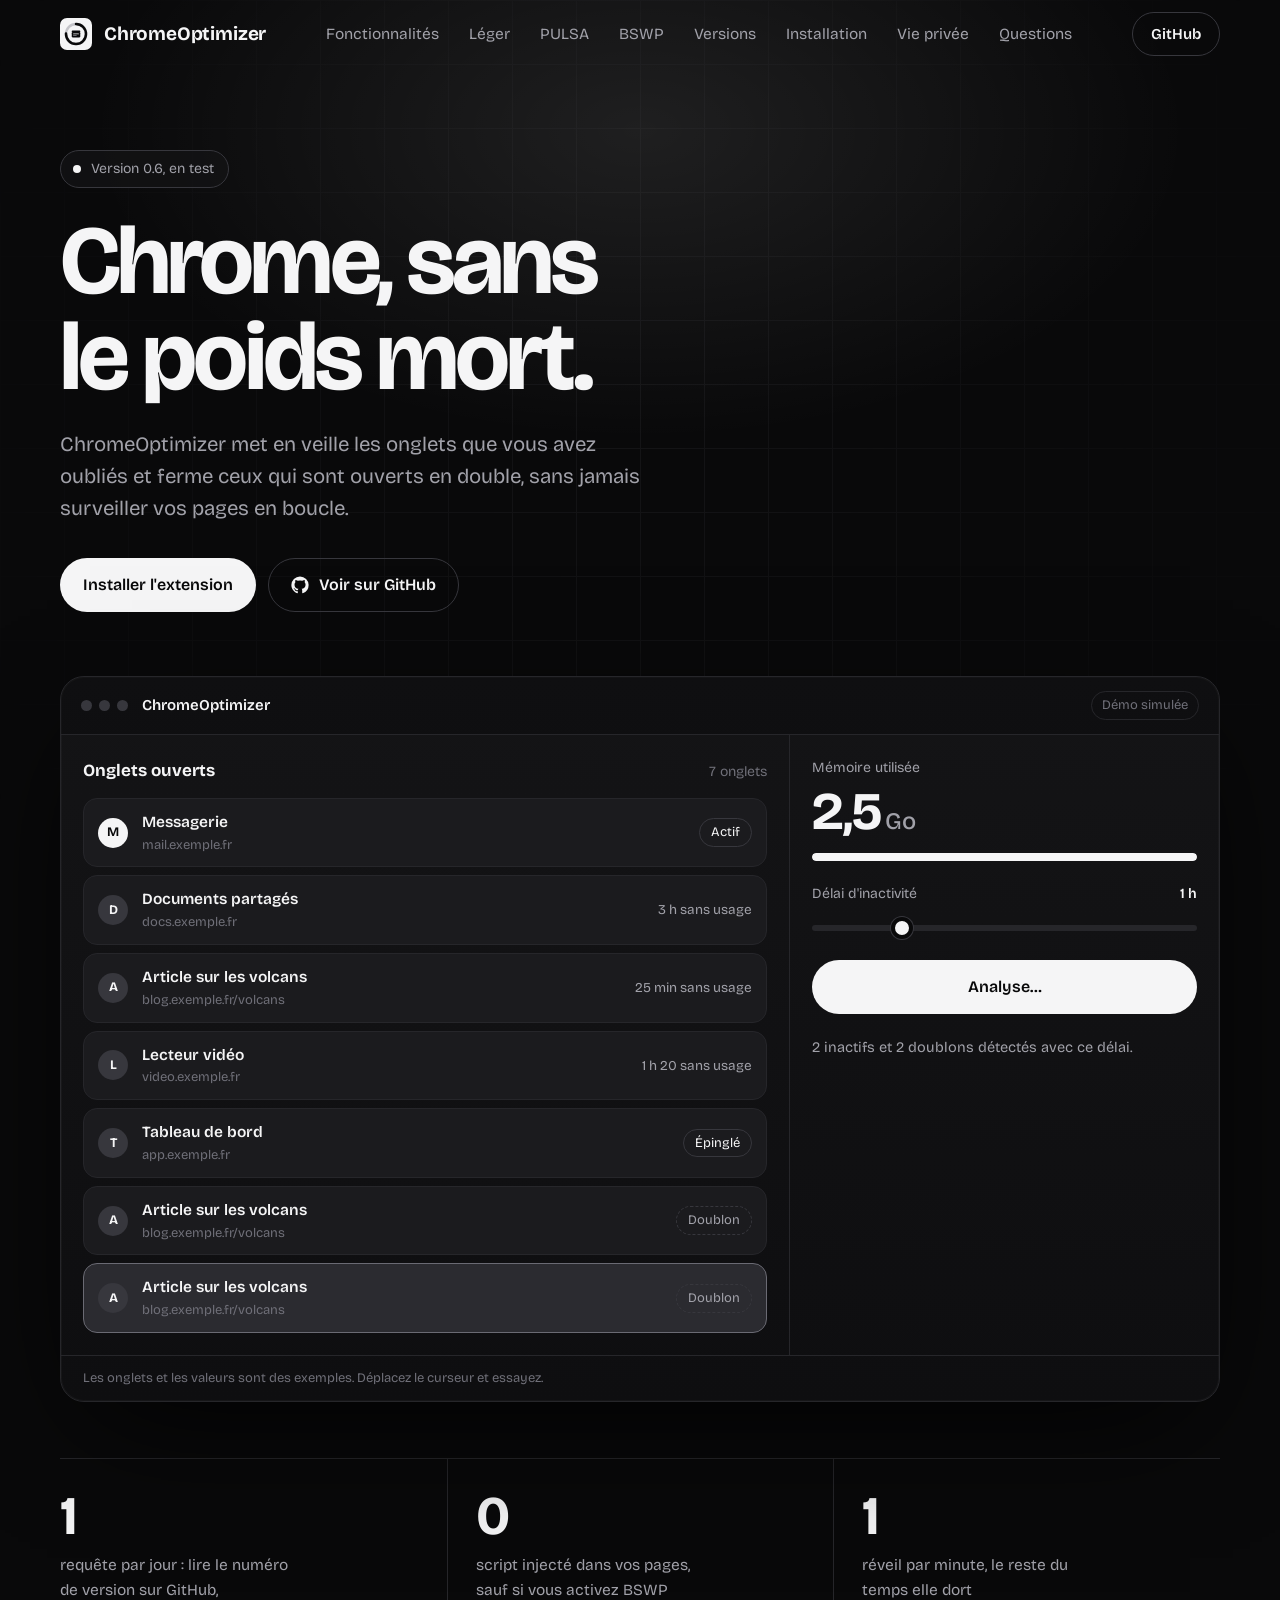
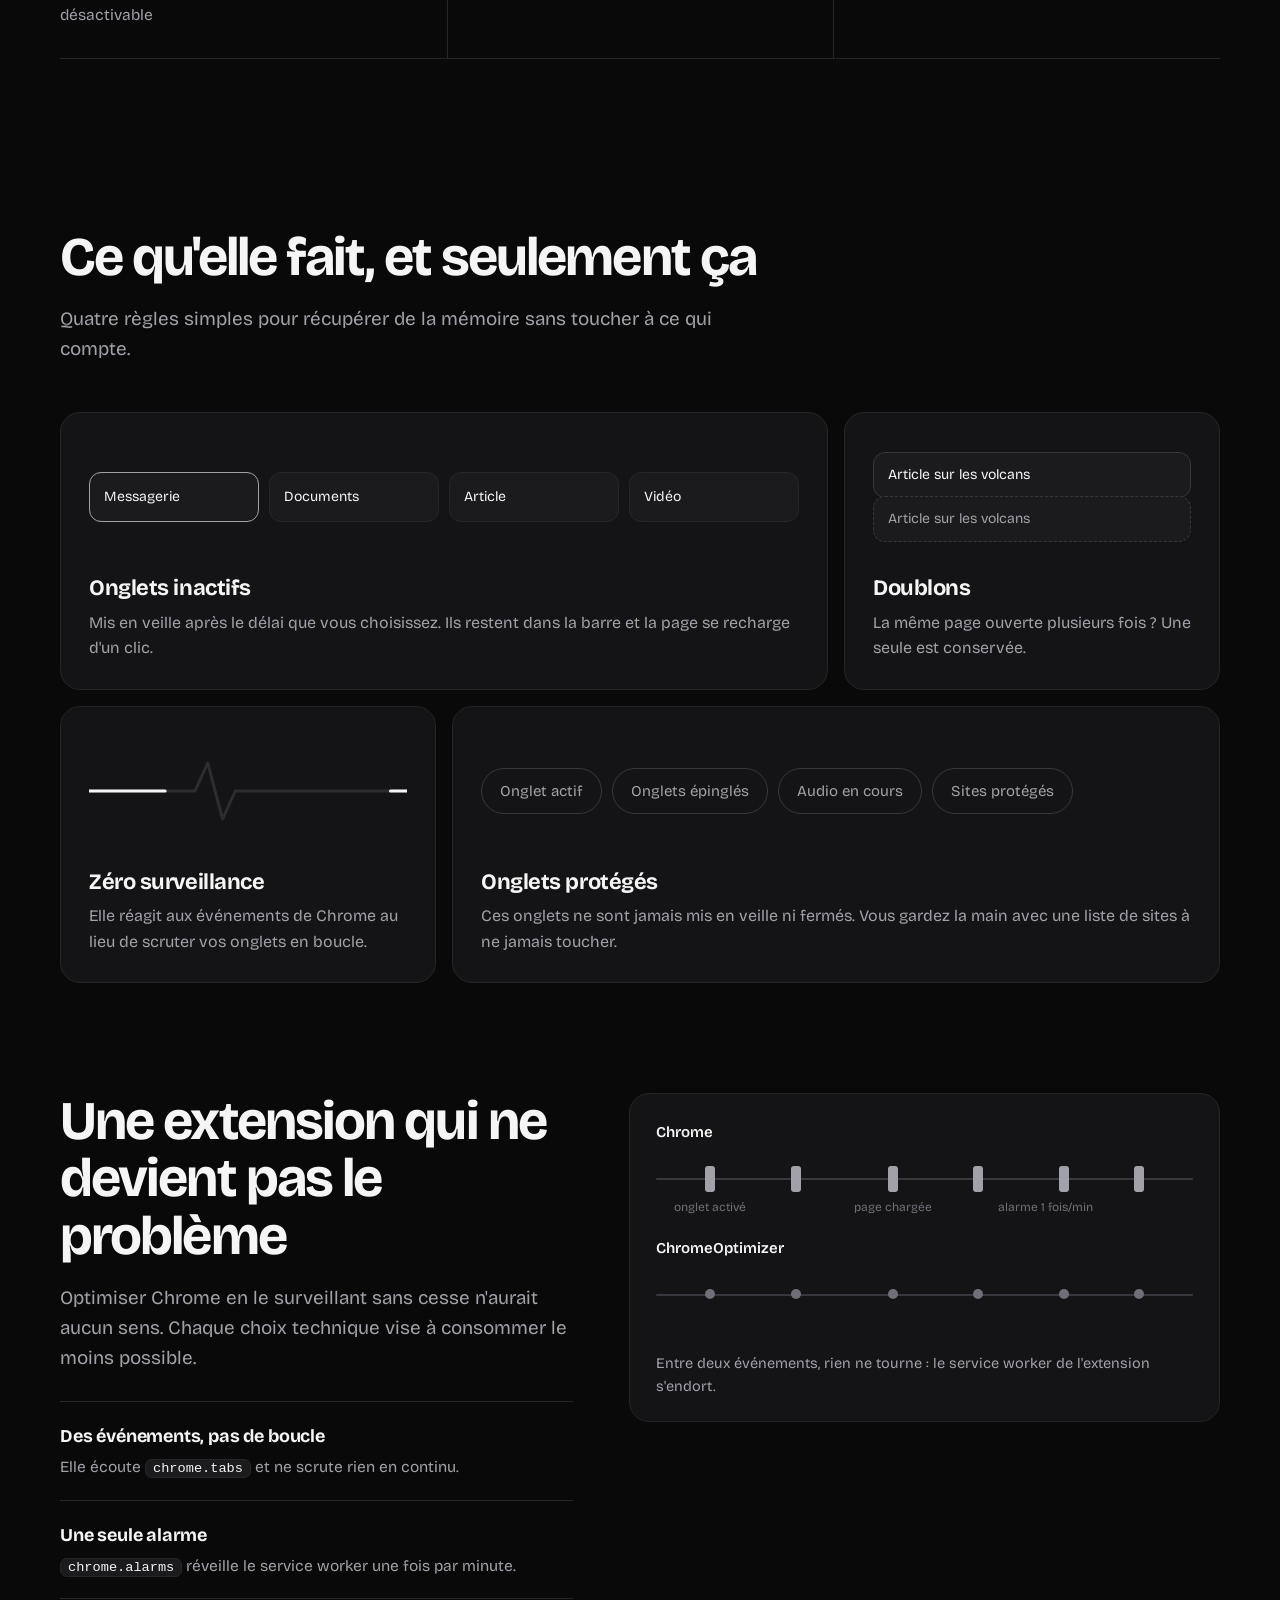
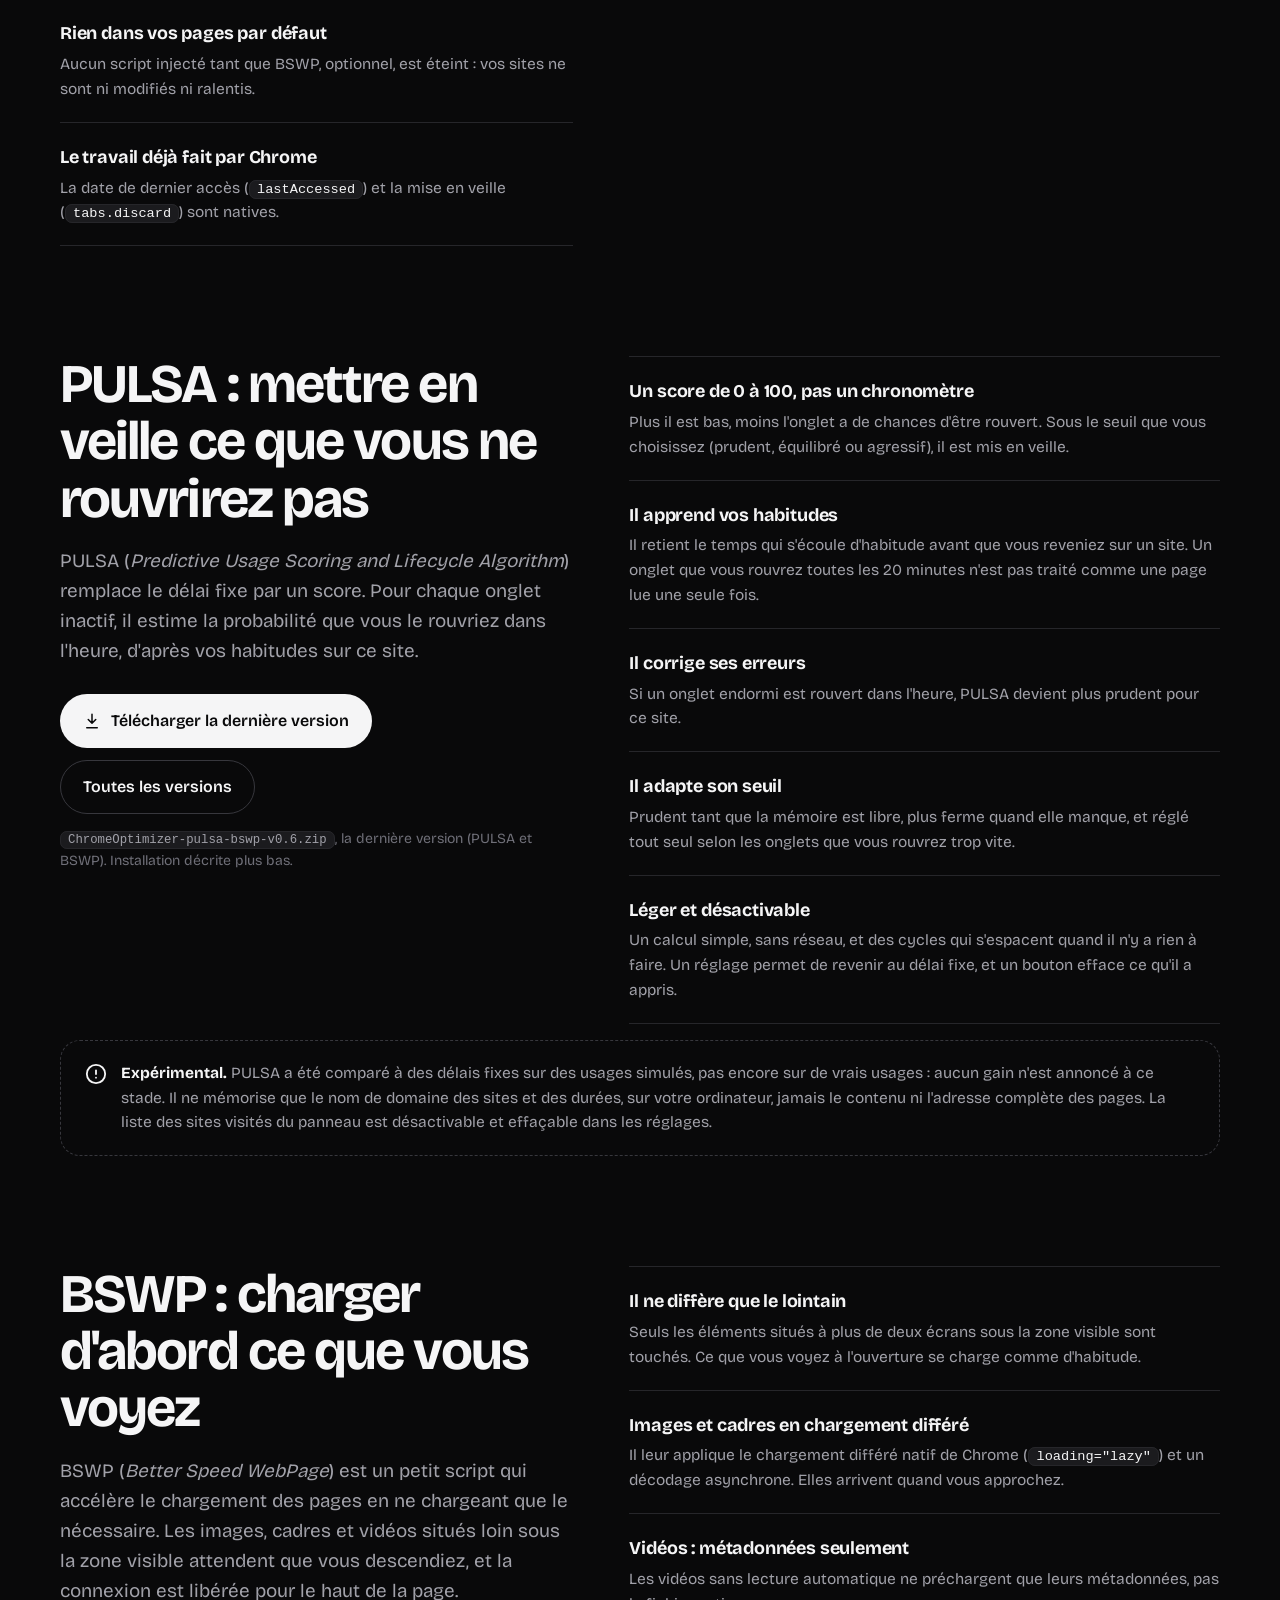
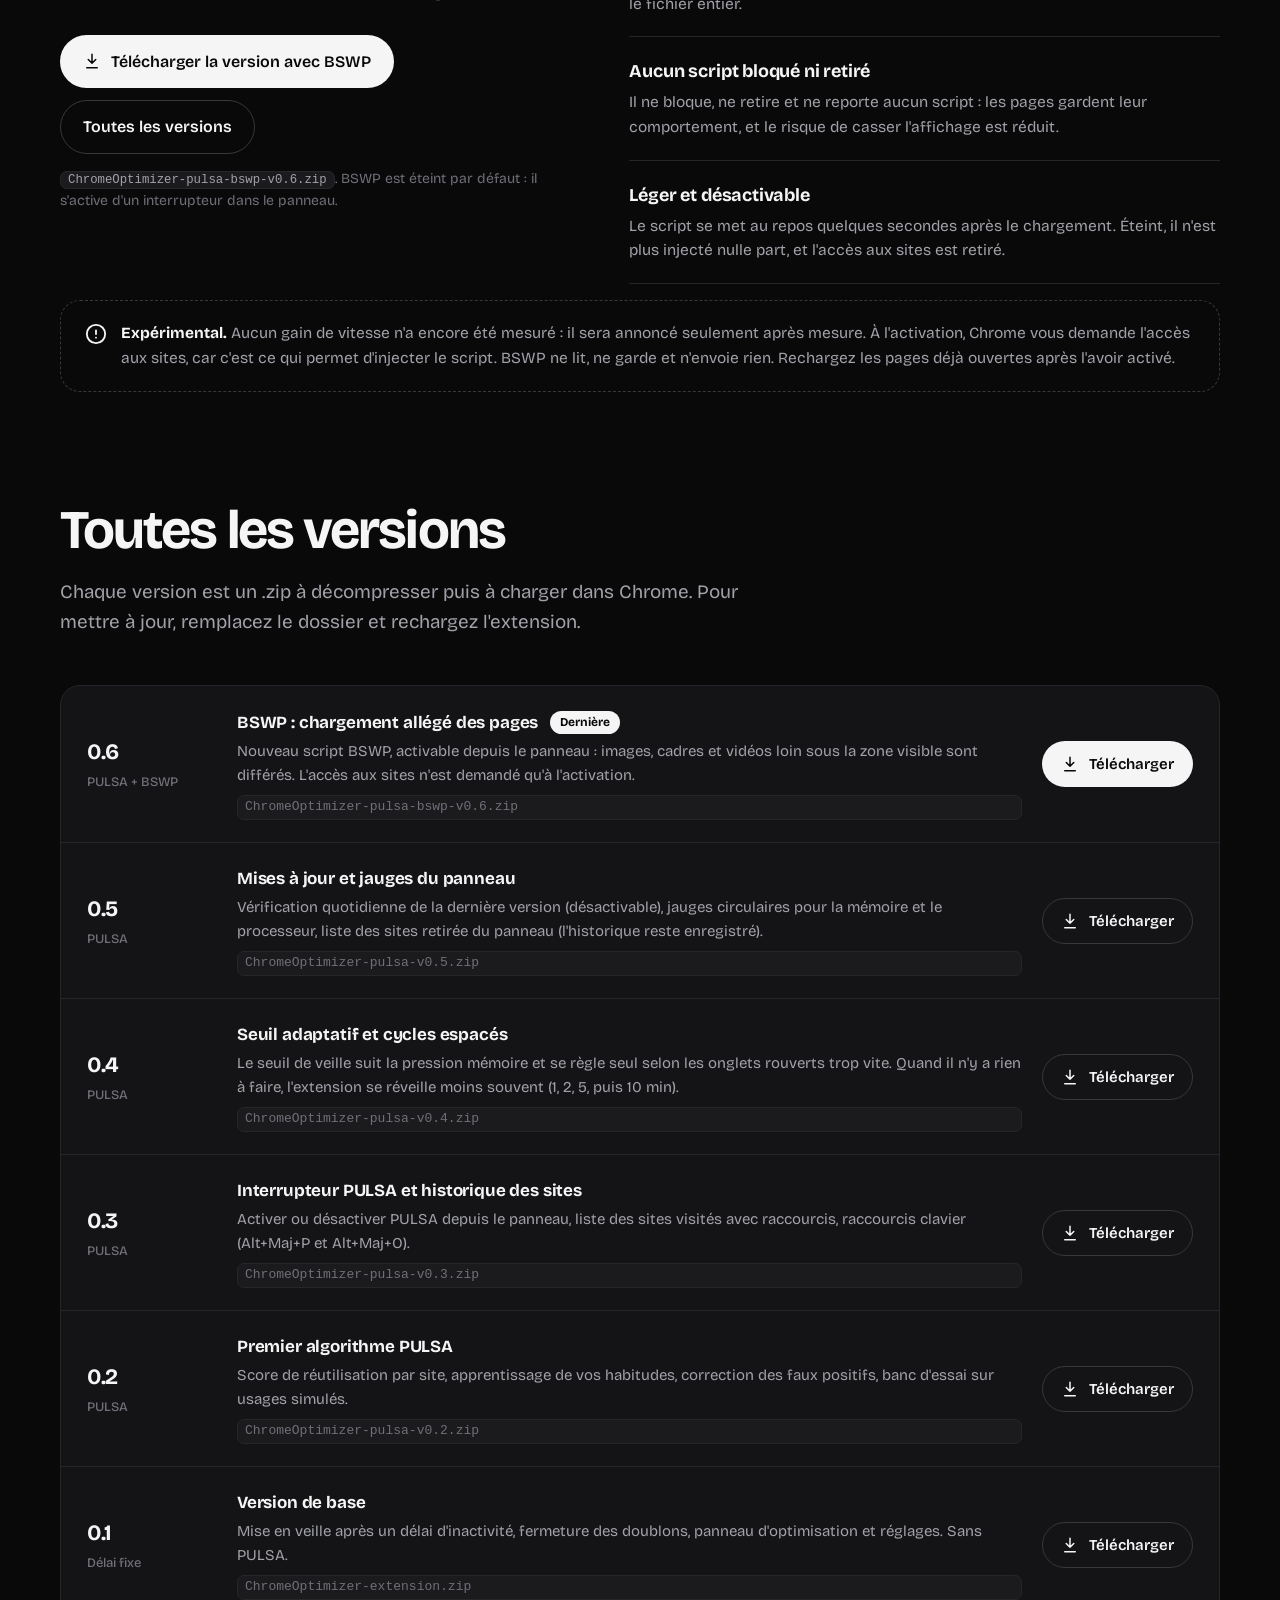
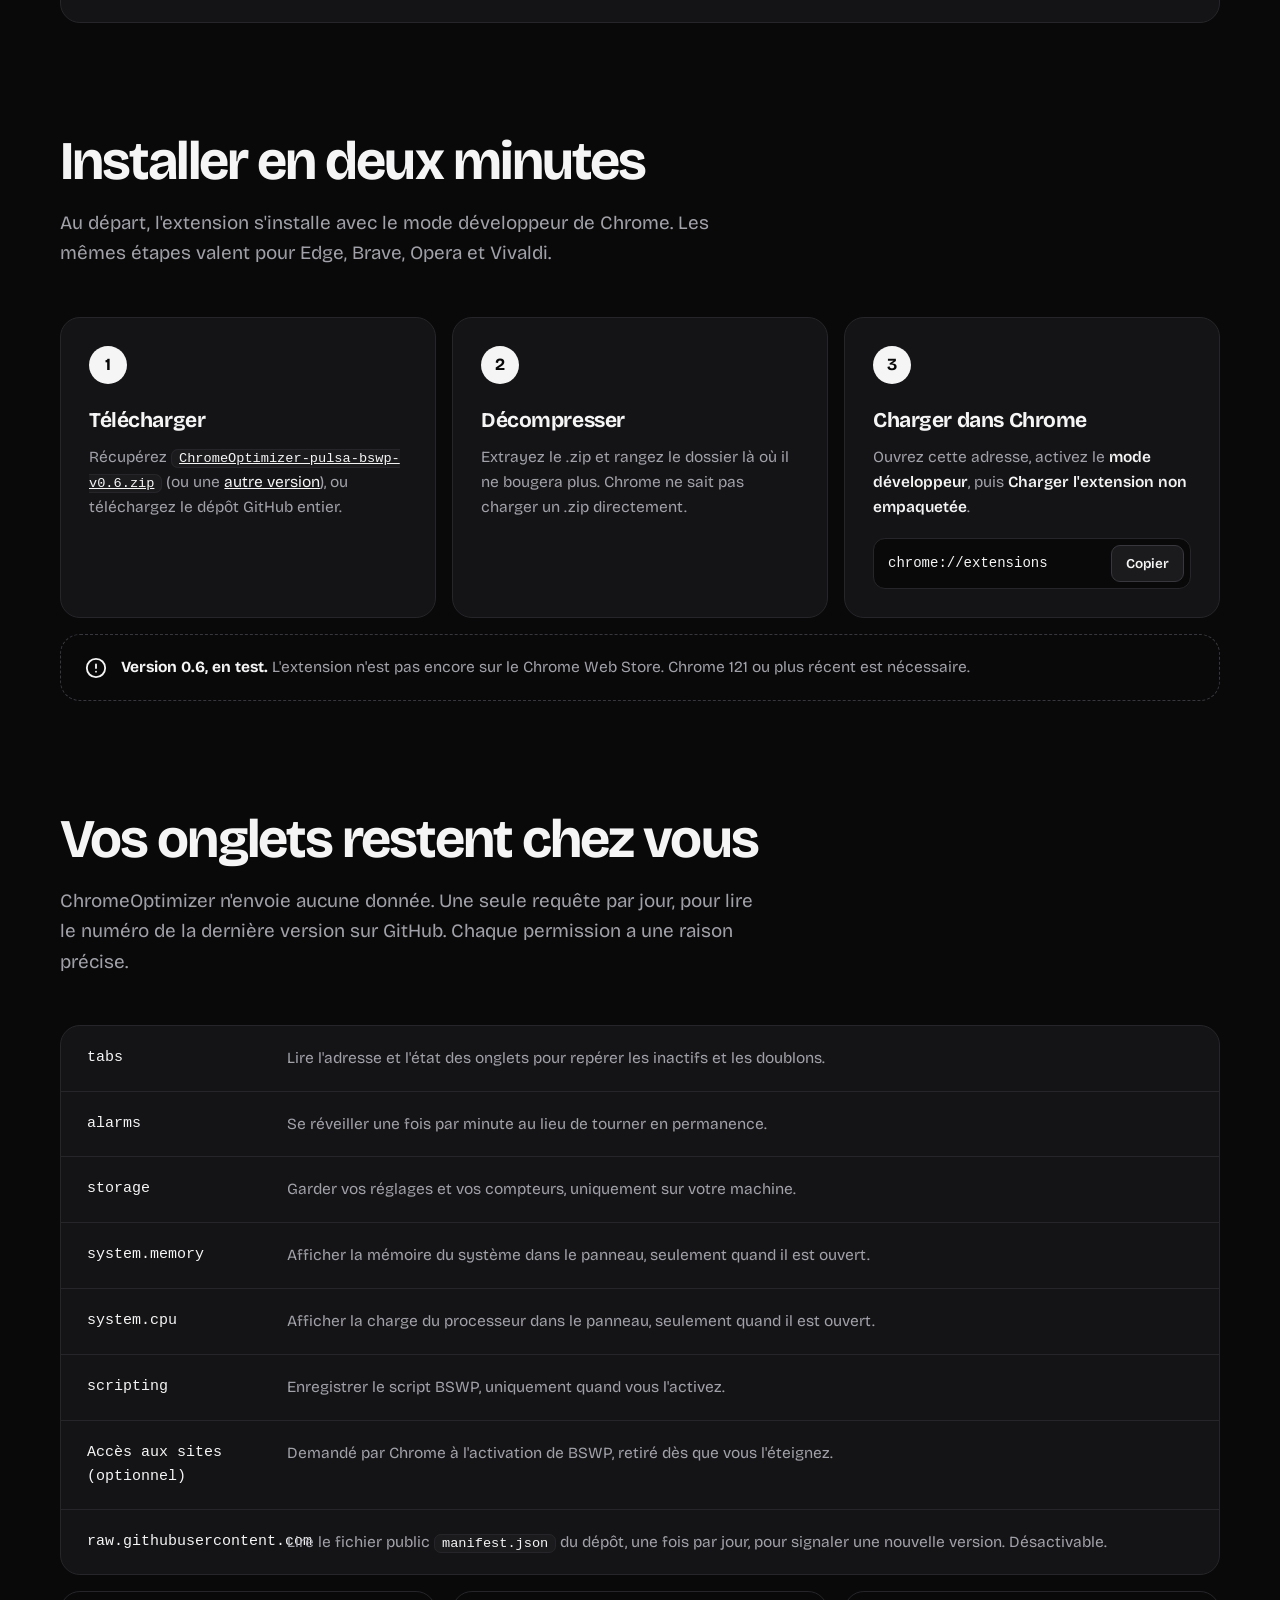
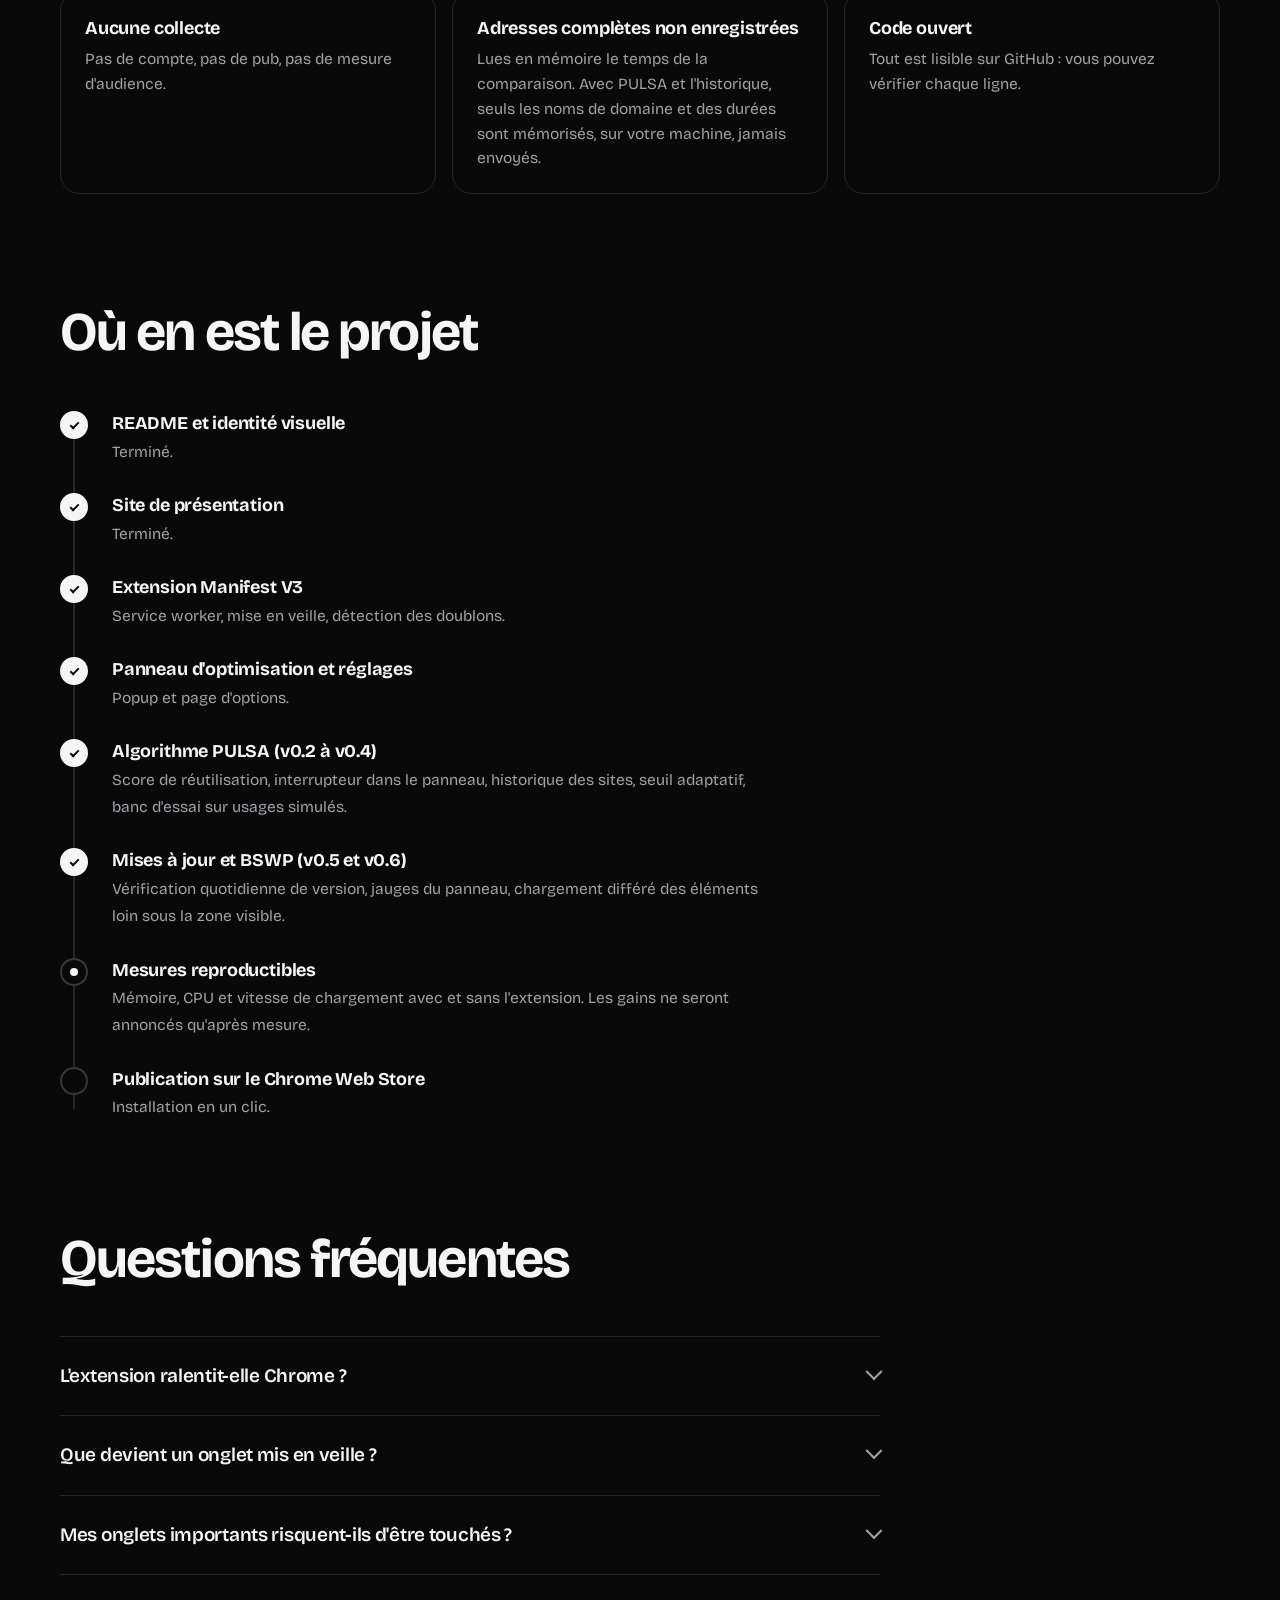
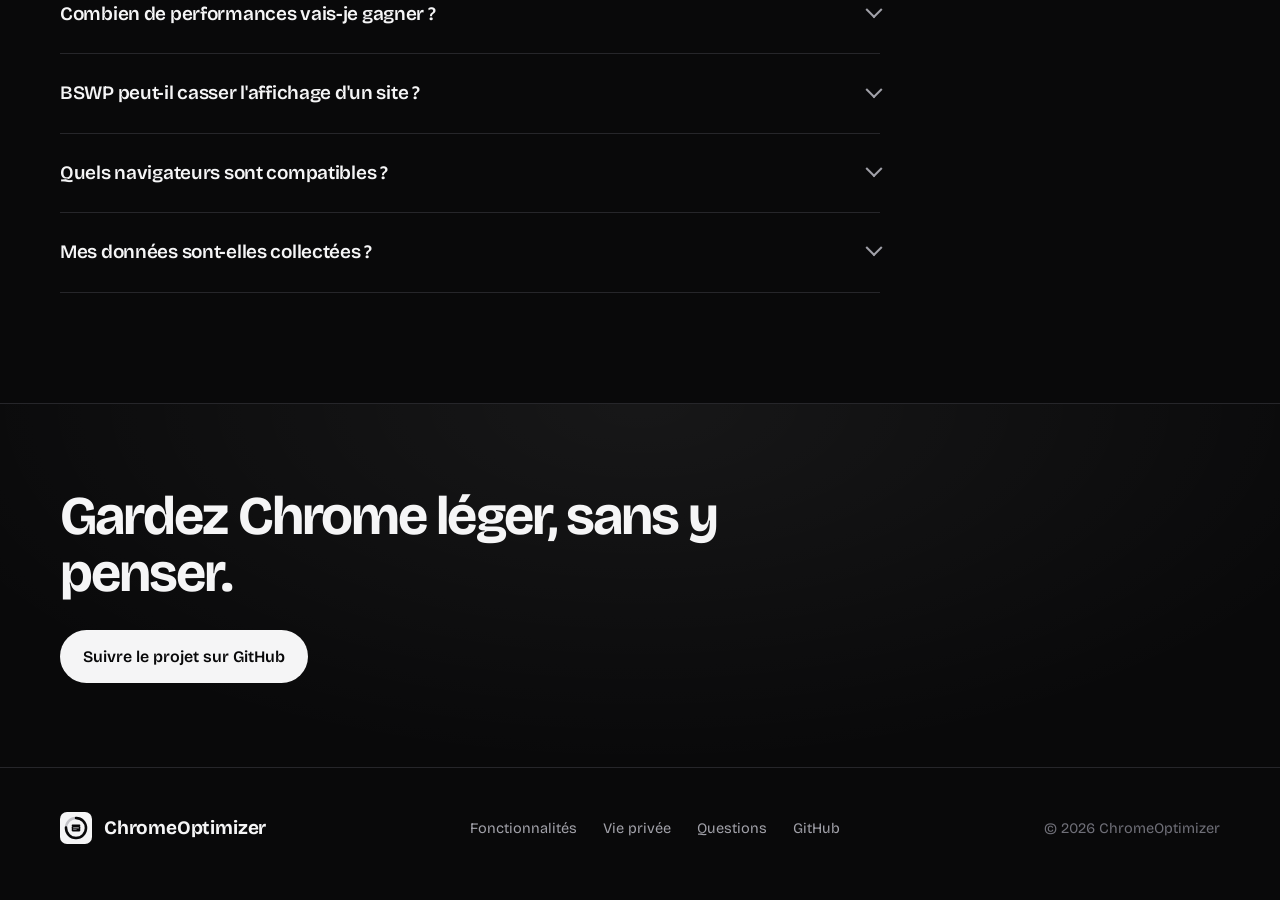
==== commit 00a65c89: "Update index.html" ====
--- a/index.html
+++ b/index.html
@@ -4,7 +4,7 @@
 <meta charset="utf-8">
 <meta name="viewport" content="width=device-width, initial-scale=1, viewport-fit=cover">
 <title>ChromeOptimizer : libérez la mémoire de Chrome sans y penser</title>
-<meta name="description" content="ChromeOptimizer met en veille les onglets inactifs et ferme les doublons, sans surveiller vos pages en boucle. Aucune donnée collectée, aucune requête réseau.">
+<meta name="description" content="ChromeOptimizer met en veille les onglets inactifs et ferme les doublons, sans surveiller vos pages en boucle. Aucune donnée collectée.">
 <meta name="theme-color" content="#09090a">
 <meta property="og:title" content="ChromeOptimizer">
 <meta property="og:description" content="Libérez la mémoire de Chrome sans y penser. Onglets inactifs en veille, doublons fermés.">
@@ -327,6 +327,7 @@
       <a href="#fonctionnalites">Fonctionnalités</a>
       <a href="#leger">Léger</a>
       <a href="#pulsa">PULSA</a>
+      <a href="#bswp">BSWP</a>
       <a href="#versions">Versions</a>
       <a href="#installation">Installation</a>
       <a href="#confidentialite">Vie privée</a>
@@ -343,7 +344,7 @@
 <!-- HERO -->
 <div class="hero" id="top">
   <div class="wrap">
-    <span class="status in-up" style="--d:.05"><i></i>Version 0.4, en test</span>
+    <span class="status in-up" style="--d:.05"><i></i>Version 0.6, en test</span>
     <h1 aria-label="Chrome, sans le poids mort.">
       <span class="ln" aria-hidden="true"><span style="--i:0">Chrome, sans</span></span>
       <span class="ln" aria-hidden="true"><span style="--i:1">le poids mort.</span></span>
@@ -387,8 +388,8 @@
     </div>
 
     <div class="facts">
-      <div class="fact"><b>0</b><span>requête réseau, l'extension ne parle à aucun serveur</span></div>
-      <div class="fact"><b>0</b><span>script injecté dans vos pages</span></div>
+      <div class="fact"><b>1</b><span>requête par jour : lire le numéro de version sur GitHub, désactivable</span></div>
+      <div class="fact"><b>0</b><span>script injecté dans vos pages, sauf si vous activez BSWP</span></div>
       <div class="fact"><b>1</b><span>réveil par minute, le reste du temps elle dort</span></div>
     </div>
   </div>
@@ -454,7 +455,7 @@
       <ul class="plist">
         <li><b>Des événements, pas de boucle</b><span>Elle écoute <code>chrome.tabs</code> et ne scrute rien en continu.</span></li>
         <li><b>Une seule alarme</b><span><code>chrome.alarms</code> réveille le service worker une fois par minute.</span></li>
-        <li><b>Rien dans vos pages</b><span>Aucun script injecté : vos sites ne sont ni modifiés ni ralentis.</span></li>
+        <li><b>Rien dans vos pages par défaut</b><span>Aucun script injecté tant que BSWP, optionnel, est éteint : vos sites ne sont ni modifiés ni ralentis.</span></li>
         <li><b>Le travail déjà fait par Chrome</b><span>La date de dernier accès (<code>lastAccessed</code>) et la mise en veille (<code>tabs.discard</code>) sont natives.</span></li>
       </ul>
     </div>
@@ -485,13 +486,13 @@
         <p>PULSA (<i>Predictive Usage Scoring and Lifecycle Algorithm</i>) remplace le délai fixe par un score. Pour chaque onglet inactif, il estime la probabilité que vous le rouvriez dans l'heure, d'après vos habitudes sur ce site.</p>
       </div>
       <div class="pulsa-cta">
-        <a class="btn btn-primary" href="ChromeOptimizer-pulsa-v0.4.zip" download>
+        <a class="btn btn-primary" href="ChromeOptimizer-pulsa-bswp-v0.6.zip" download>
           <svg viewBox="0 0 24 24" fill="none" stroke="currentColor" stroke-width="2" stroke-linecap="round" stroke-linejoin="round" aria-hidden="true"><path d="M12 3v12M7 10l5 5 5-5M5 21h14"/></svg>
-          Télécharger la version PULSA
+          Télécharger la dernière version
         </a>
         <a class="btn btn-ghost" href="#versions">Toutes les versions</a>
       </div>
-      <p class="pulsa-meta"><code>ChromeOptimizer-pulsa-v0.4.zip</code>, la dernière version. Installation décrite plus bas.</p>
+      <p class="pulsa-meta"><code>ChromeOptimizer-pulsa-bswp-v0.6.zip</code>, la dernière version (PULSA et BSWP). Installation décrite plus bas.</p>
     </div>
     <div>
       <ul class="plist">
@@ -511,6 +512,41 @@
   </div>
 </section>
 
+<!-- BSWP -->
+<section id="bswp">
+  <div class="wrap split">
+    <div>
+      <div class="sec-head" style="margin-bottom:0">
+        <h2>BSWP : charger d'abord ce que vous voyez</h2>
+        <p>BSWP (<i>Better Speed WebPage</i>) est un petit script qui accélère le chargement des pages en ne chargeant que le nécessaire. Les images, cadres et vidéos situés loin sous la zone visible attendent que vous descendiez, et la connexion est libérée pour le haut de la page.</p>
+      </div>
+      <div class="pulsa-cta">
+        <a class="btn btn-primary" href="ChromeOptimizer-pulsa-bswp-v0.6.zip" download>
+          <svg viewBox="0 0 24 24" fill="none" stroke="currentColor" stroke-width="2" stroke-linecap="round" stroke-linejoin="round" aria-hidden="true"><path d="M12 3v12M7 10l5 5 5-5M5 21h14"/></svg>
+          Télécharger la version avec BSWP
+        </a>
+        <a class="btn btn-ghost" href="#versions">Toutes les versions</a>
+      </div>
+      <p class="pulsa-meta"><code>ChromeOptimizer-pulsa-bswp-v0.6.zip</code>. BSWP est éteint par défaut : il s'active d'un interrupteur dans le panneau.</p>
+    </div>
+    <div>
+      <ul class="plist">
+        <li><b>Il ne diffère que le lointain</b><span>Seuls les éléments situés à plus de deux écrans sous la zone visible sont touchés. Ce que vous voyez à l'ouverture se charge comme d'habitude.</span></li>
+        <li><b>Images et cadres en chargement différé</b><span>Il leur applique le chargement différé natif de Chrome (<code>loading="lazy"</code>) et un décodage asynchrone. Elles arrivent quand vous approchez.</span></li>
+        <li><b>Vidéos : métadonnées seulement</b><span>Les vidéos sans lecture automatique ne préchargent que leurs métadonnées, pas le fichier entier.</span></li>
+        <li><b>Aucun script bloqué ni retiré</b><span>Il ne bloque, ne retire et ne reporte aucun script : les pages gardent leur comportement, et le risque de casser l'affichage est réduit.</span></li>
+        <li><b>Léger et désactivable</b><span>Le script se met au repos quelques secondes après le chargement. Éteint, il n'est plus injecté nulle part, et l'accès aux sites est retiré.</span></li>
+      </ul>
+    </div>
+  </div>
+  <div class="wrap">
+    <div class="callout">
+      <svg viewBox="0 0 24 24" fill="none" stroke="currentColor" stroke-width="2" stroke-linecap="round" stroke-linejoin="round" aria-hidden="true"><circle cx="12" cy="12" r="10"/><path d="M12 8v4M12 16h.01"/></svg>
+      <div><b>Expérimental.</b> Aucun gain de vitesse n'a encore été mesuré : il sera annoncé seulement après mesure. À l'activation, Chrome vous demande l'accès aux sites, car c'est ce qui permet d'injecter le script. BSWP ne lit, ne garde et n'envoie rien. Rechargez les pages déjà ouvertes après l'avoir activé.</div>
+    </div>
+  </div>
+</section>
+
 <!-- VERSIONS -->
 <section id="versions">
   <div class="wrap">
@@ -520,11 +556,25 @@
     </div>
     <ul class="versions">
       <li class="ver">
+        <div class="ver-n">0.6<small>PULSA + BSWP</small></div>
+        <div class="ver-t"><b>BSWP : chargement allégé des pages <span class="tag">Dernière</span></b>
+          <span>Nouveau script BSWP, activable depuis le panneau : images, cadres et vidéos loin sous la zone visible sont différés. L'accès aux sites n'est demandé qu'à l'activation.</span>
+          <code class="ver-file">ChromeOptimizer-pulsa-bswp-v0.6.zip</code></div>
+        <a class="btn btn-primary" href="ChromeOptimizer-pulsa-bswp-v0.6.zip" download><svg viewBox="0 0 24 24" fill="none" stroke="currentColor" stroke-width="2" stroke-linecap="round" stroke-linejoin="round" aria-hidden="true"><path d="M12 3v12M7 10l5 5 5-5M5 21h14"/></svg>Télécharger</a>
+      </li>
+      <li class="ver">
+        <div class="ver-n">0.5<small>PULSA</small></div>
+        <div class="ver-t"><b>Mises à jour et jauges du panneau</b>
+          <span>Vérification quotidienne de la dernière version (désactivable), jauges circulaires pour la mémoire et le processeur, liste des sites retirée du panneau (l'historique reste enregistré).</span>
+          <code class="ver-file">ChromeOptimizer-pulsa-v0.5.zip</code></div>
+        <a class="btn btn-ghost" href="ChromeOptimizer-pulsa-v0.5.zip" download><svg viewBox="0 0 24 24" fill="none" stroke="currentColor" stroke-width="2" stroke-linecap="round" stroke-linejoin="round" aria-hidden="true"><path d="M12 3v12M7 10l5 5 5-5M5 21h14"/></svg>Télécharger</a>
+      </li>
+      <li class="ver">
         <div class="ver-n">0.4<small>PULSA</small></div>
-        <div class="ver-t"><b>Seuil adaptatif et cycles espacés <span class="tag">Dernière</span></b>
+        <div class="ver-t"><b>Seuil adaptatif et cycles espacés</b>
           <span>Le seuil de veille suit la pression mémoire et se règle seul selon les onglets rouverts trop vite. Quand il n'y a rien à faire, l'extension se réveille moins souvent (1, 2, 5, puis 10 min).</span>
           <code class="ver-file">ChromeOptimizer-pulsa-v0.4.zip</code></div>
-        <a class="btn btn-primary" href="ChromeOptimizer-pulsa-v0.4.zip" download><svg viewBox="0 0 24 24" fill="none" stroke="currentColor" stroke-width="2" stroke-linecap="round" stroke-linejoin="round" aria-hidden="true"><path d="M12 3v12M7 10l5 5 5-5M5 21h14"/></svg>Télécharger</a>
+        <a class="btn btn-ghost" href="ChromeOptimizer-pulsa-v0.4.zip" download><svg viewBox="0 0 24 24" fill="none" stroke="currentColor" stroke-width="2" stroke-linecap="round" stroke-linejoin="round" aria-hidden="true"><path d="M12 3v12M7 10l5 5 5-5M5 21h14"/></svg>Télécharger</a>
       </li>
       <li class="ver">
         <div class="ver-n">0.3<small>PULSA</small></div>
@@ -561,7 +611,7 @@
     <div class="steps">
       <div class="step">
         <h3>Télécharger</h3>
-        <p>Récupérez <a href="ChromeOptimizer-pulsa-v0.4.zip" style="color:var(--text)"><code>ChromeOptimizer-pulsa-v0.4.zip</code></a> (ou une <a href="#versions" style="color:var(--text)">autre version</a>), ou téléchargez le dépôt GitHub entier.</p>
+        <p>Récupérez <a href="ChromeOptimizer-pulsa-bswp-v0.6.zip" style="color:var(--text)"><code>ChromeOptimizer-pulsa-bswp-v0.6.zip</code></a> (ou une <a href="#versions" style="color:var(--text)">autre version</a>), ou téléchargez le dépôt GitHub entier.</p>
       </div>
       <div class="step">
         <h3>Décompresser</h3>
@@ -575,7 +625,7 @@
     </div>
     <div class="callout">
       <svg viewBox="0 0 24 24" fill="none" stroke="currentColor" stroke-width="2" stroke-linecap="round" stroke-linejoin="round" aria-hidden="true"><circle cx="12" cy="12" r="10"/><path d="M12 8v4M12 16h.01"/></svg>
-      <div><b>Version 0.4, en test.</b> L'extension n'est pas encore sur le Chrome Web Store. Chrome 121 ou plus récent est nécessaire.</div>
+      <div><b>Version 0.6, en test.</b> L'extension n'est pas encore sur le Chrome Web Store. Chrome 121 ou plus récent est nécessaire.</div>
     </div>
   </div>
 </section>
@@ -585,7 +635,7 @@
   <div class="wrap">
     <div class="sec-head">
       <h2>Vos onglets restent chez vous</h2>
-      <p>ChromeOptimizer ne communique avec aucun serveur. Cinq permissions, chacune avec une raison précise.</p>
+      <p>ChromeOptimizer n'envoie aucune donnée. Une seule requête par jour, pour lire le numéro de la dernière version sur GitHub. Chaque permission a une raison précise.</p>
     </div>
     <div class="table">
       <div class="tr"><b>tabs</b><span>Lire l'adresse et l'état des onglets pour repérer les inactifs et les doublons.</span></div>
@@ -593,6 +643,9 @@
       <div class="tr"><b>storage</b><span>Garder vos réglages et vos compteurs, uniquement sur votre machine.</span></div>
       <div class="tr"><b>system.memory</b><span>Afficher la mémoire du système dans le panneau, seulement quand il est ouvert.</span></div>
       <div class="tr"><b>system.cpu</b><span>Afficher la charge du processeur dans le panneau, seulement quand il est ouvert.</span></div>
+      <div class="tr"><b>scripting</b><span>Enregistrer le script BSWP, uniquement quand vous l'activez.</span></div>
+      <div class="tr"><b>Accès aux sites (optionnel)</b><span>Demandé par Chrome à l'activation de BSWP, retiré dès que vous l'éteignez.</span></div>
+      <div class="tr"><b>raw.githubusercontent.com</b><span>Lire le fichier public <code>manifest.json</code> du dépôt, une fois par jour, pour signaler une nouvelle version. Désactivable.</span></div>
     </div>
     <div class="assure">
       <div><b>Aucune collecte</b>Pas de compte, pas de pub, pas de mesure d'audience.</div>
@@ -614,7 +667,8 @@
       <li class="done"><i></i><b>Extension Manifest V3</b><span>Service worker, mise en veille, détection des doublons.</span></li>
       <li class="done"><i></i><b>Panneau d'optimisation et réglages</b><span>Popup et page d'options.</span></li>
       <li class="done"><i></i><b>Algorithme PULSA (v0.2 à v0.4)</b><span>Score de réutilisation, interrupteur dans le panneau, historique des sites, seuil adaptatif, banc d'essai sur usages simulés.</span></li>
-      <li class="now"><i></i><b>Mesures reproductibles</b><span>Mémoire et CPU avec et sans l'extension. Les gains ne seront annoncés qu'après mesure.</span></li>
+      <li class="done"><i></i><b>Mises à jour et BSWP (v0.5 et v0.6)</b><span>Vérification quotidienne de version, jauges du panneau, chargement différé des éléments loin sous la zone visible.</span></li>
+      <li class="now"><i></i><b>Mesures reproductibles</b><span>Mémoire, CPU et vitesse de chargement avec et sans l'extension. Les gains ne seront annoncés qu'après mesure.</span></li>
       <li><i></i><b>Publication sur le Chrome Web Store</b><span>Installation en un clic.</span></li>
     </ol>
   </div>
@@ -627,7 +681,7 @@
     <div class="faq">
       <details>
         <summary>L'extension ralentit-elle Chrome ?</summary>
-        <p>Elle est conçue pour l'éviter : pas de boucle de surveillance, pas de script dans les pages, un seul réveil par minute. Les mesures précises seront publiées avec la première version.</p>
+        <p>Elle est conçue pour l'éviter : pas de boucle de surveillance, pas de script dans les pages tant que BSWP est éteint, un seul réveil par minute. Les mesures précises seront publiées avec la première version.</p>
       </details>
       <details>
         <summary>Que devient un onglet mis en veille ?</summary>
@@ -642,12 +696,16 @@
         <p>Ça dépend du nombre d'onglets que vous laissez ouverts. Plus vous en gardez d'oubliés, plus le gain est grand. Nous ne donnerons de chiffres qu'après les avoir mesurés.</p>
       </details>
       <details>
+        <summary>BSWP peut-il casser l'affichage d'un site ?</summary>
+        <p>Le risque est réduit : BSWP ne bloque, ne retire et ne reporte aucun script, et ne touche qu'aux images, cadres et vidéos situés à plus de deux écrans sous la zone visible. Si un site se comporte mal, éteignez BSWP dans le panneau.</p>
+      </details>
+      <details>
         <summary>Quels navigateurs sont compatibles ?</summary>
         <p>Chrome, et les navigateurs basés sur Chromium comme Edge, Brave, Opera et Vivaldi.</p>
       </details>
       <details>
         <summary>Mes données sont-elles collectées ?</summary>
-        <p>Non. L'extension n'envoie rien nulle part. Vos réglages, et avec PULSA les noms de domaine et durées appris, restent dans le stockage local de votre navigateur.</p>
+        <p>Non. L'extension n'envoie aucune donnée. Sa seule requête réseau est une lecture quotidienne du numéro de version sur GitHub, désactivable dans les réglages. Vos réglages, et avec PULSA les noms de domaine et durées appris, restent dans le stockage local de votre navigateur.</p>
       </details>
     </div>
   </div>
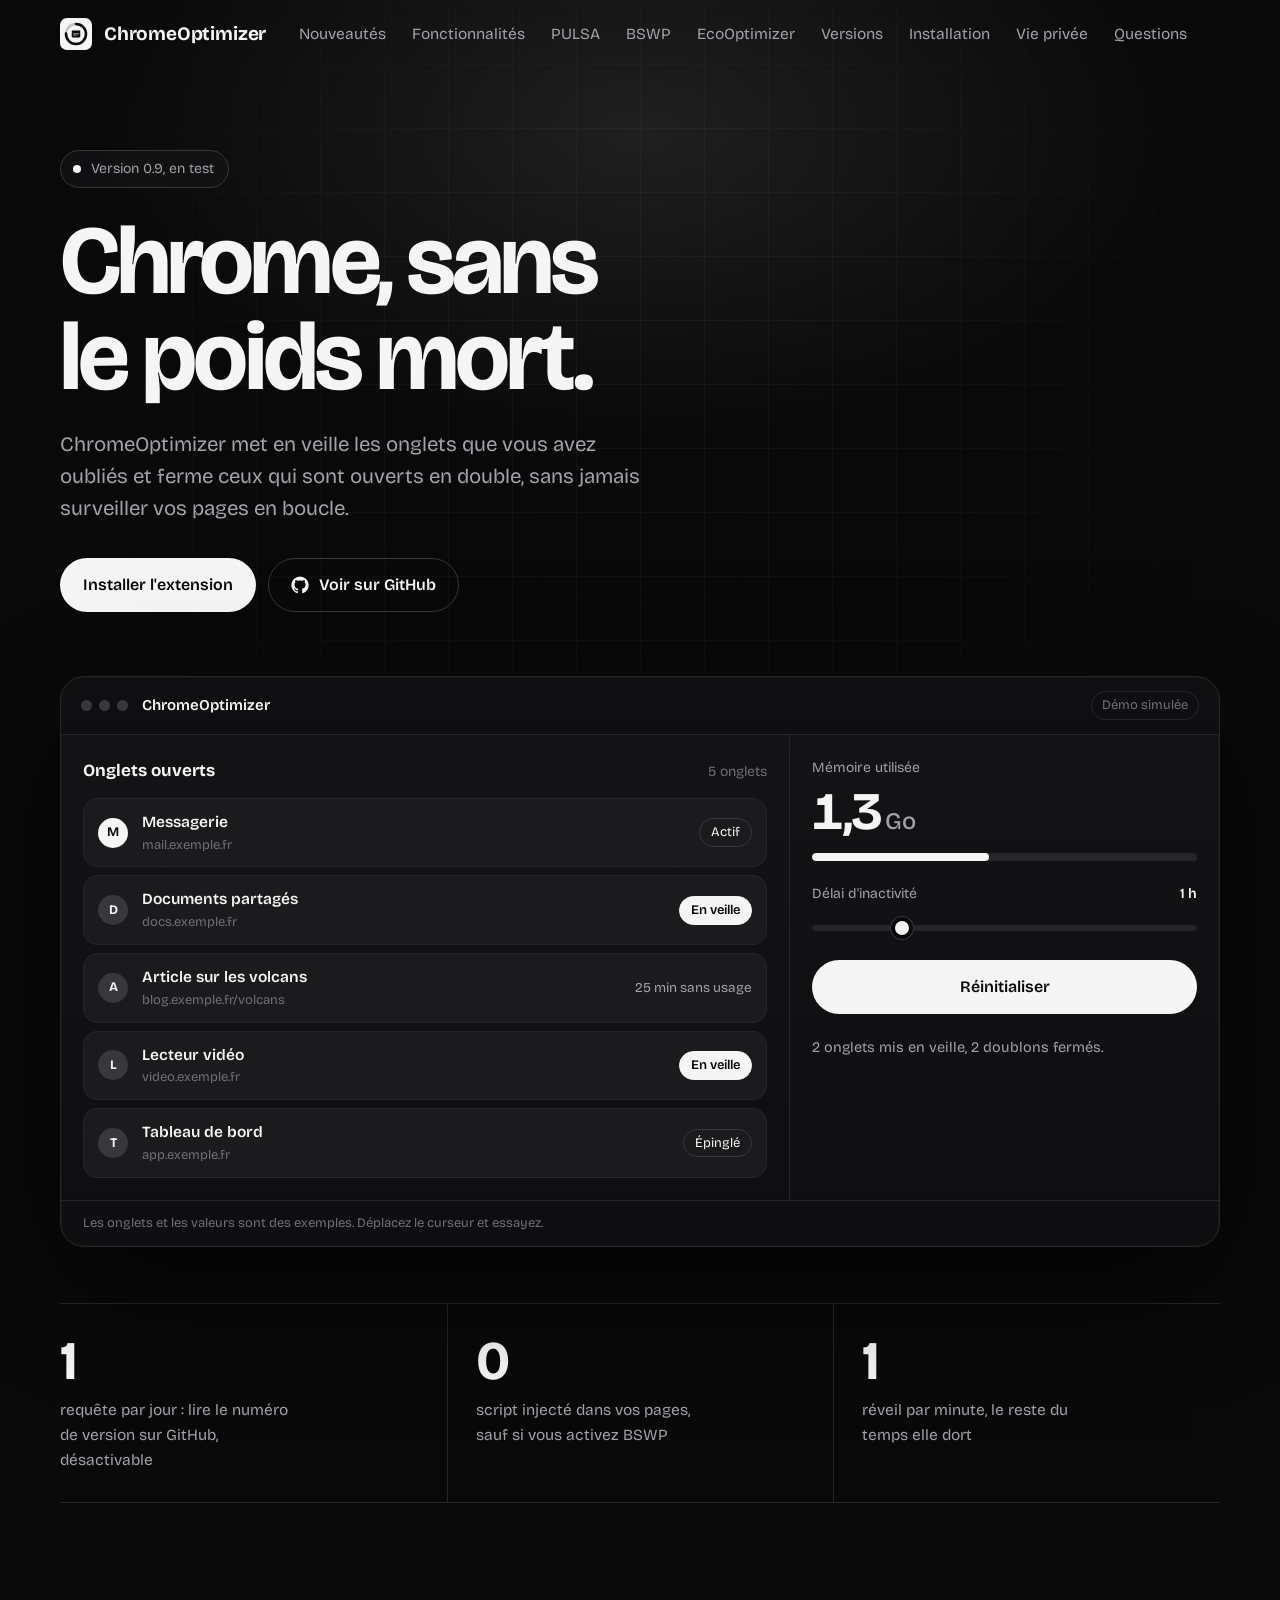
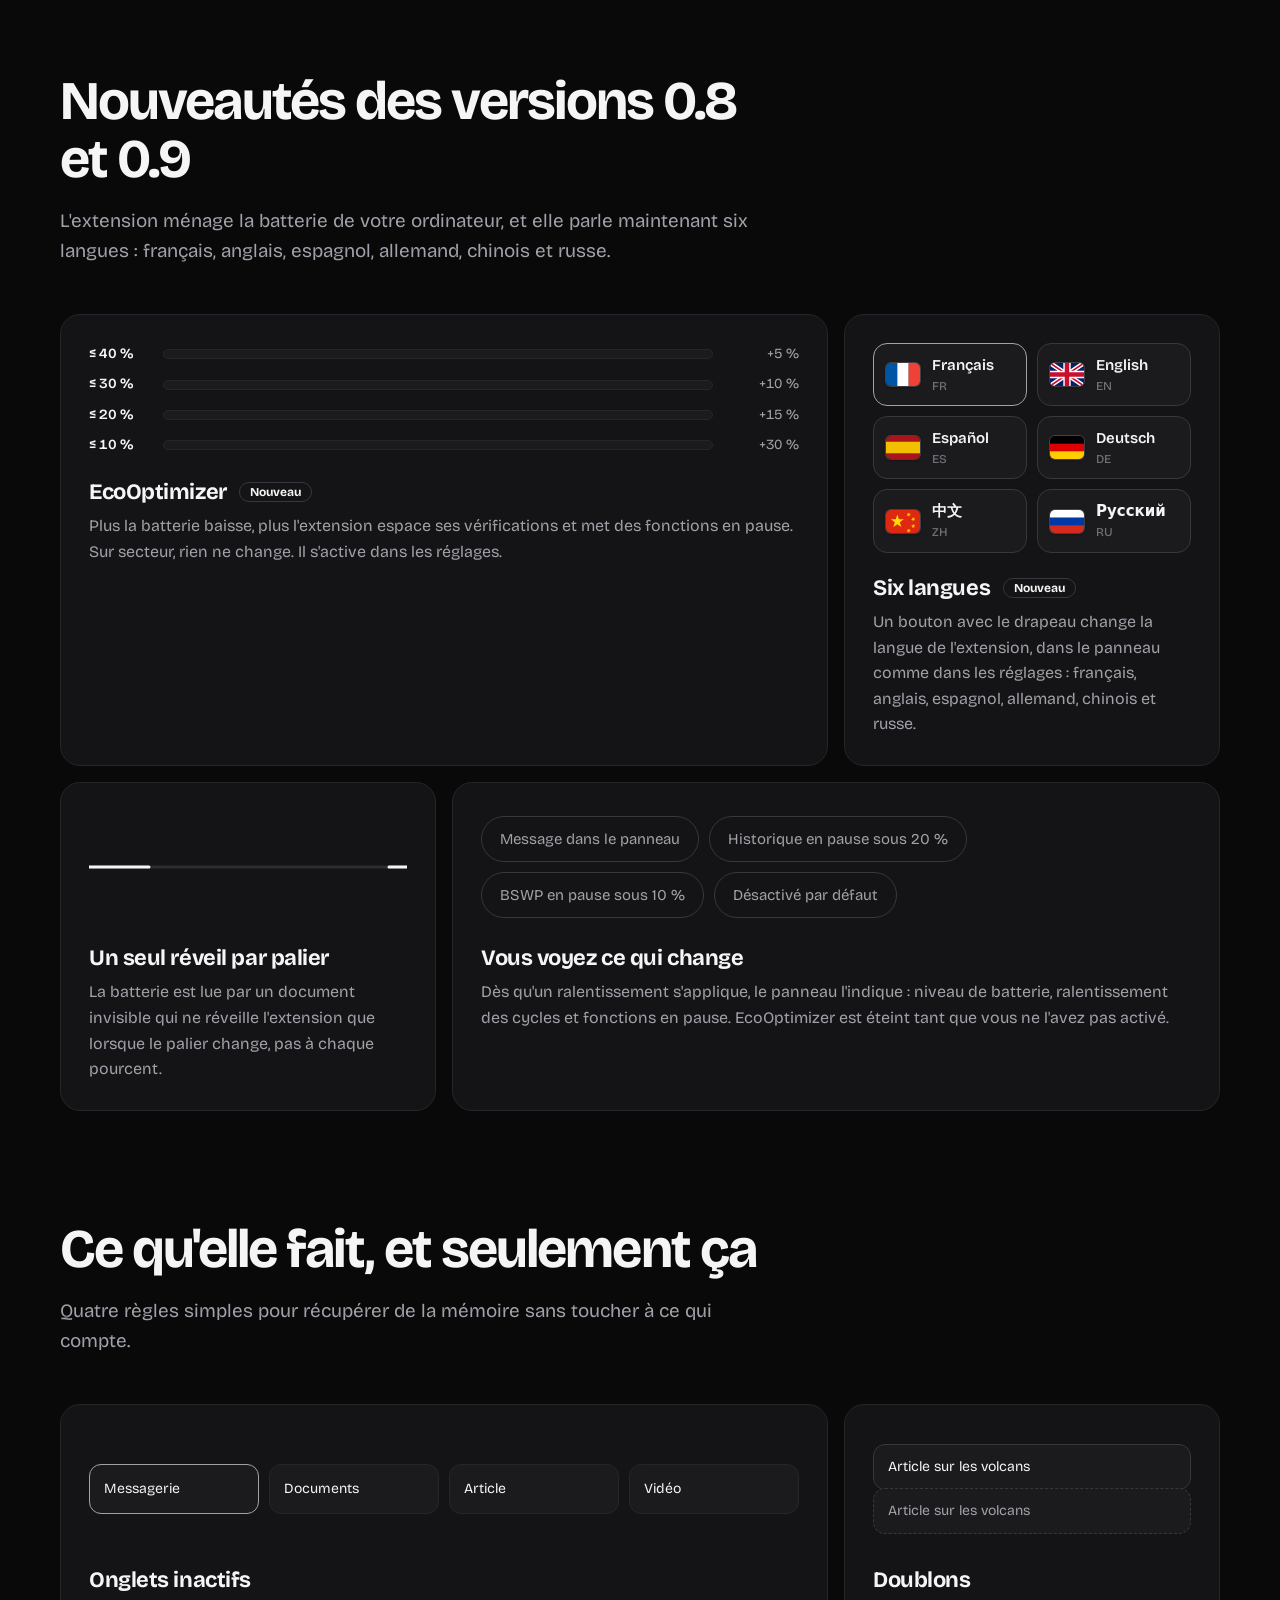
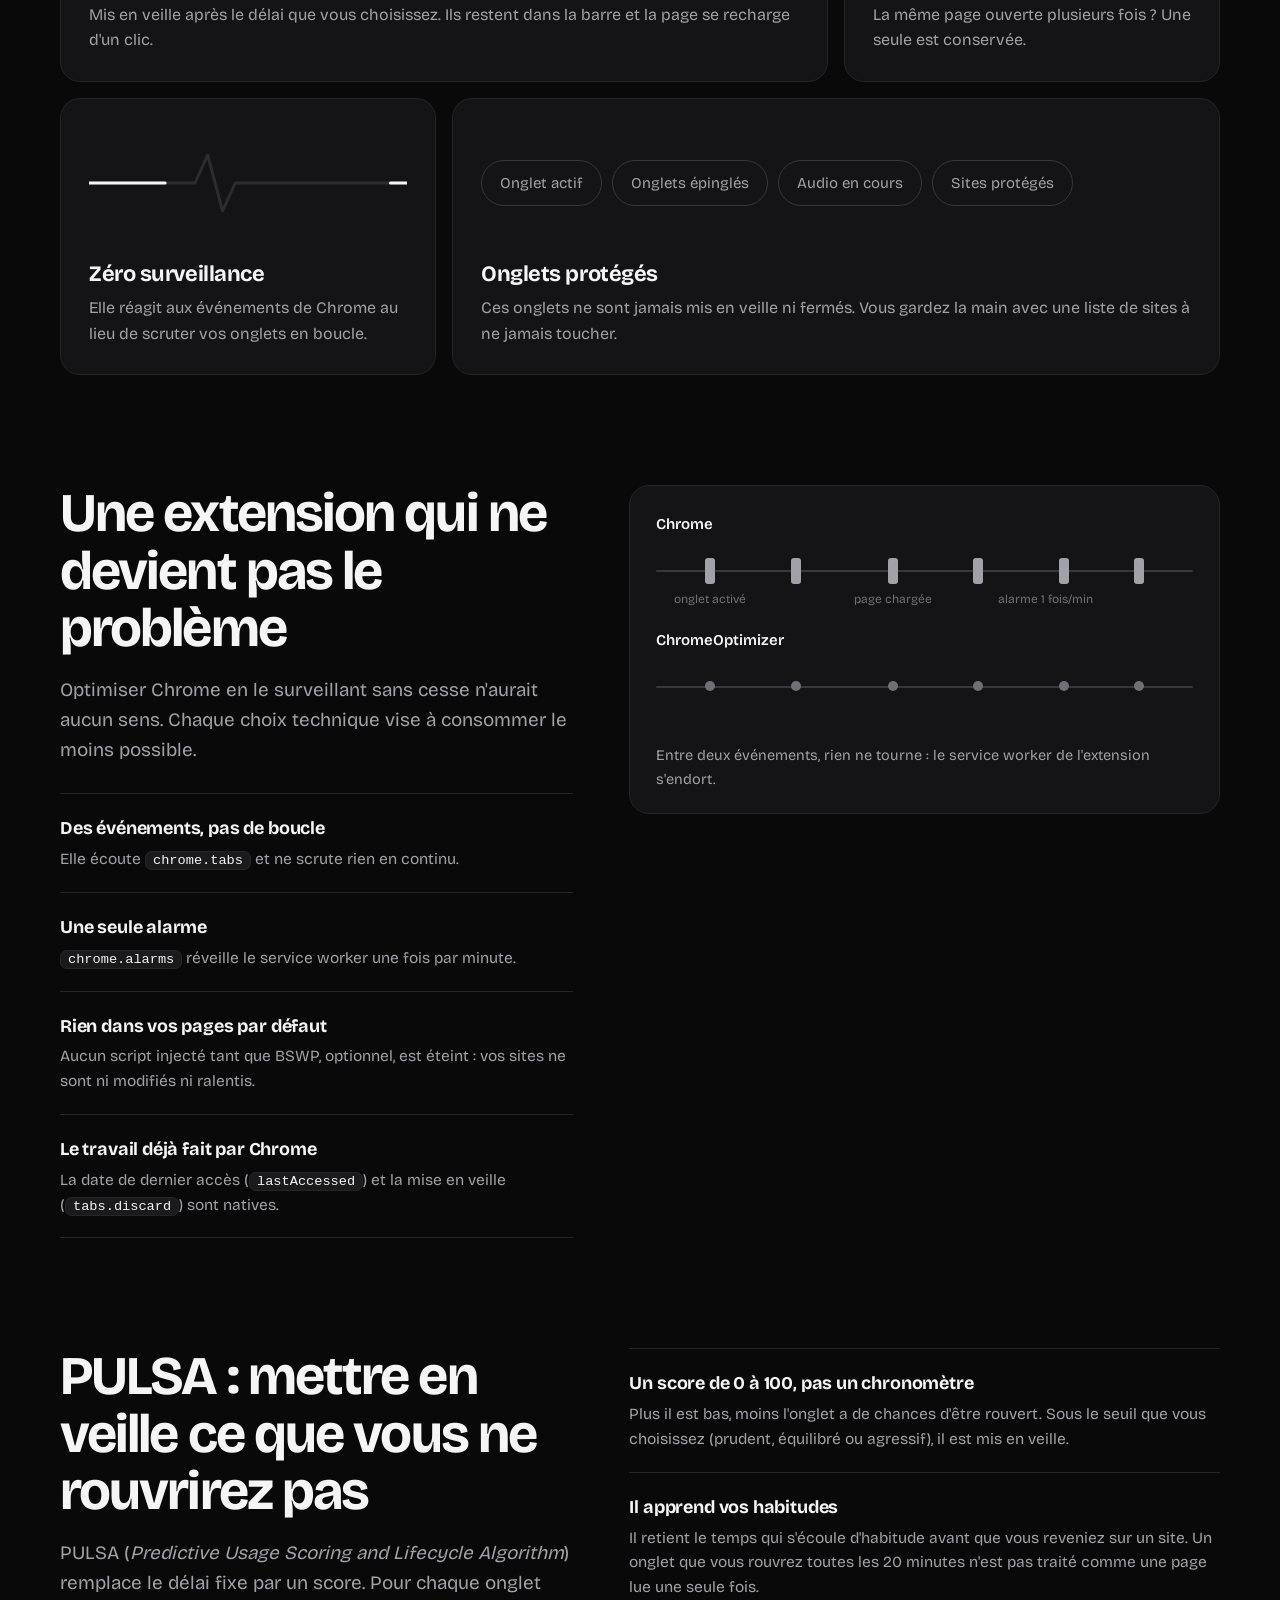
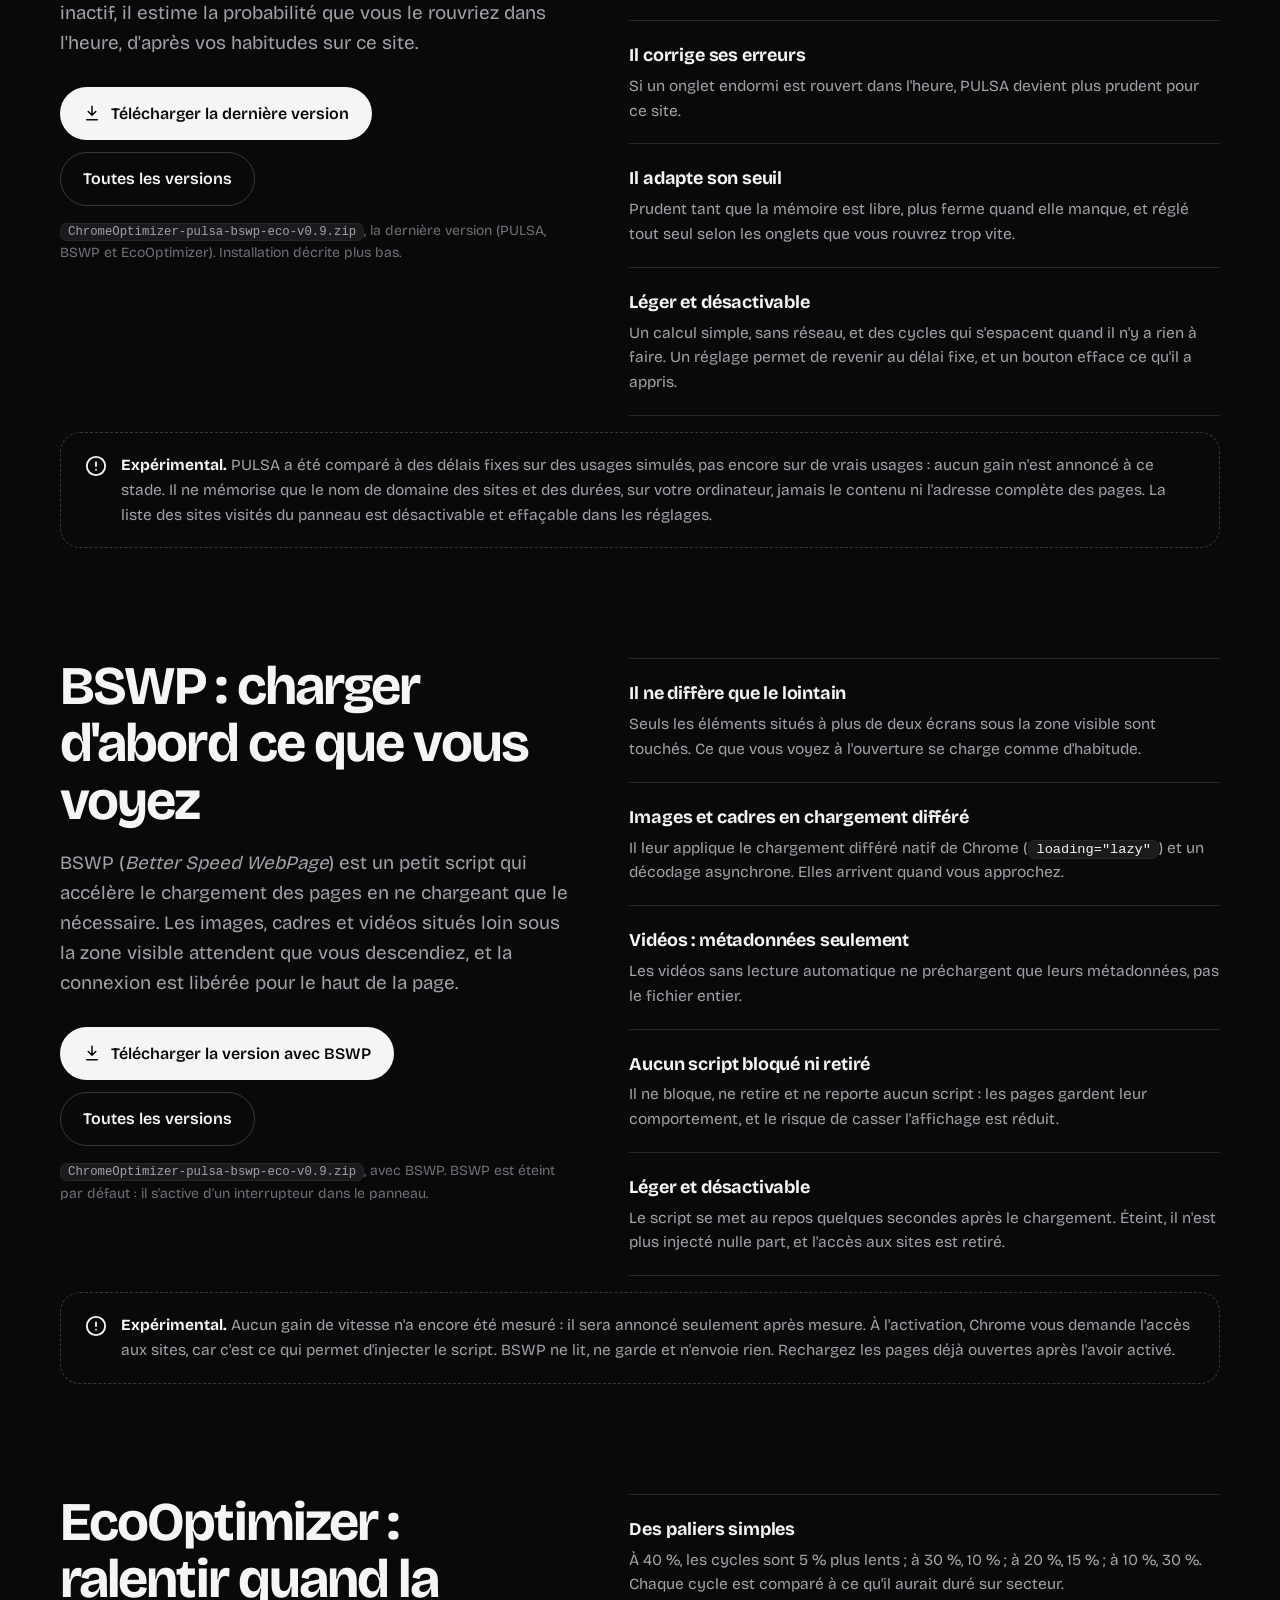
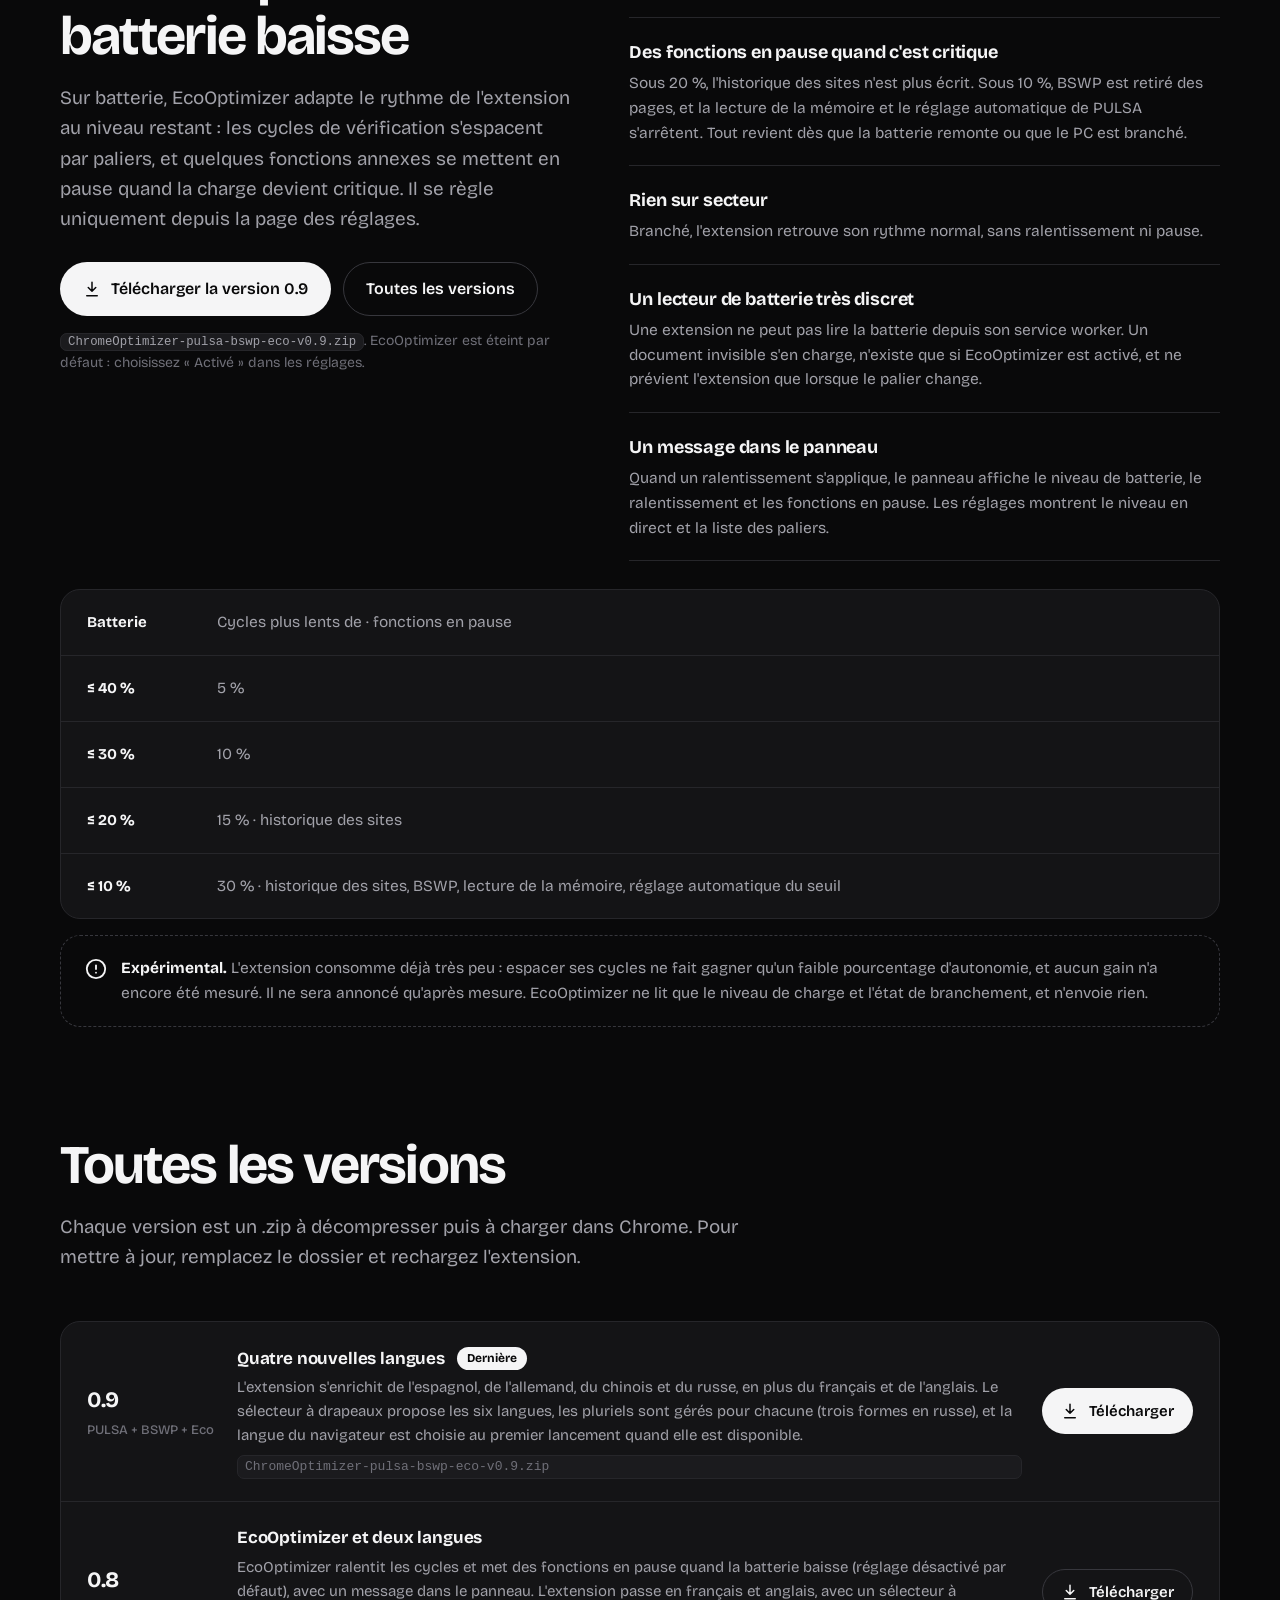
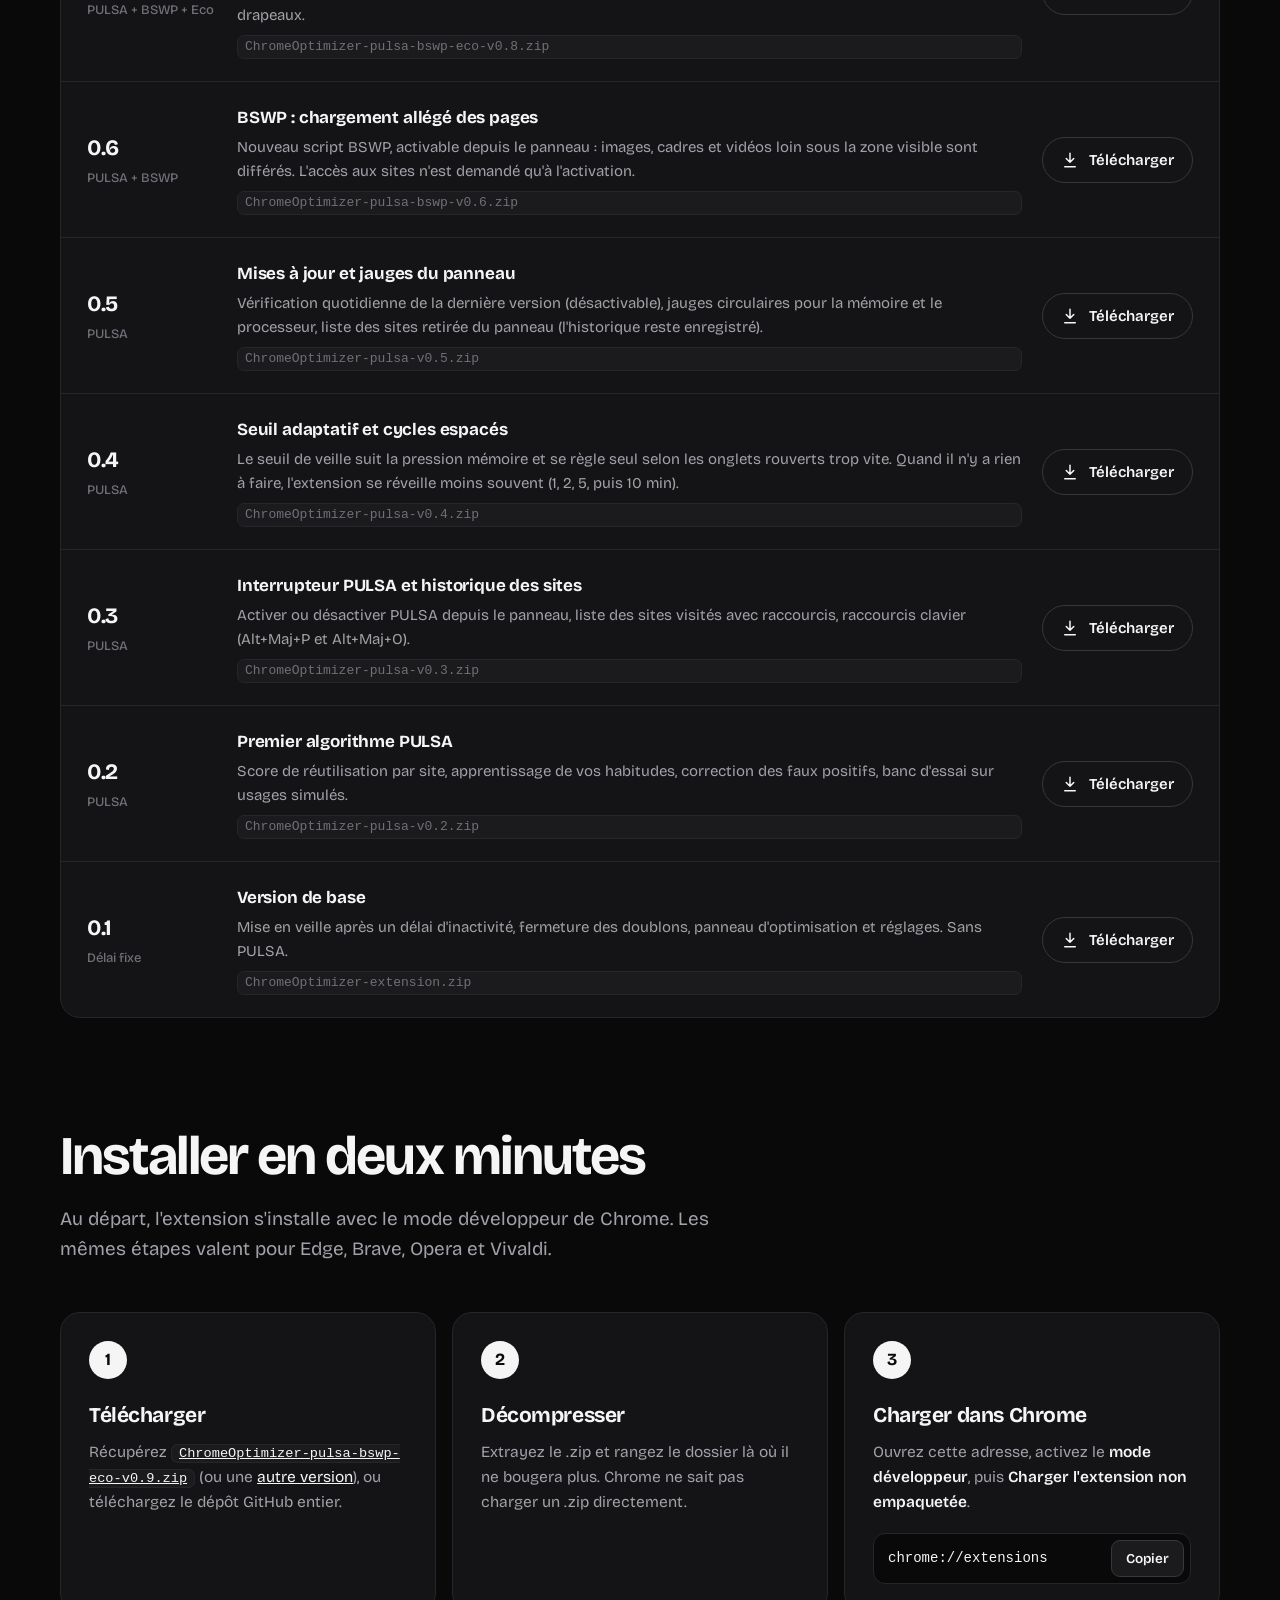
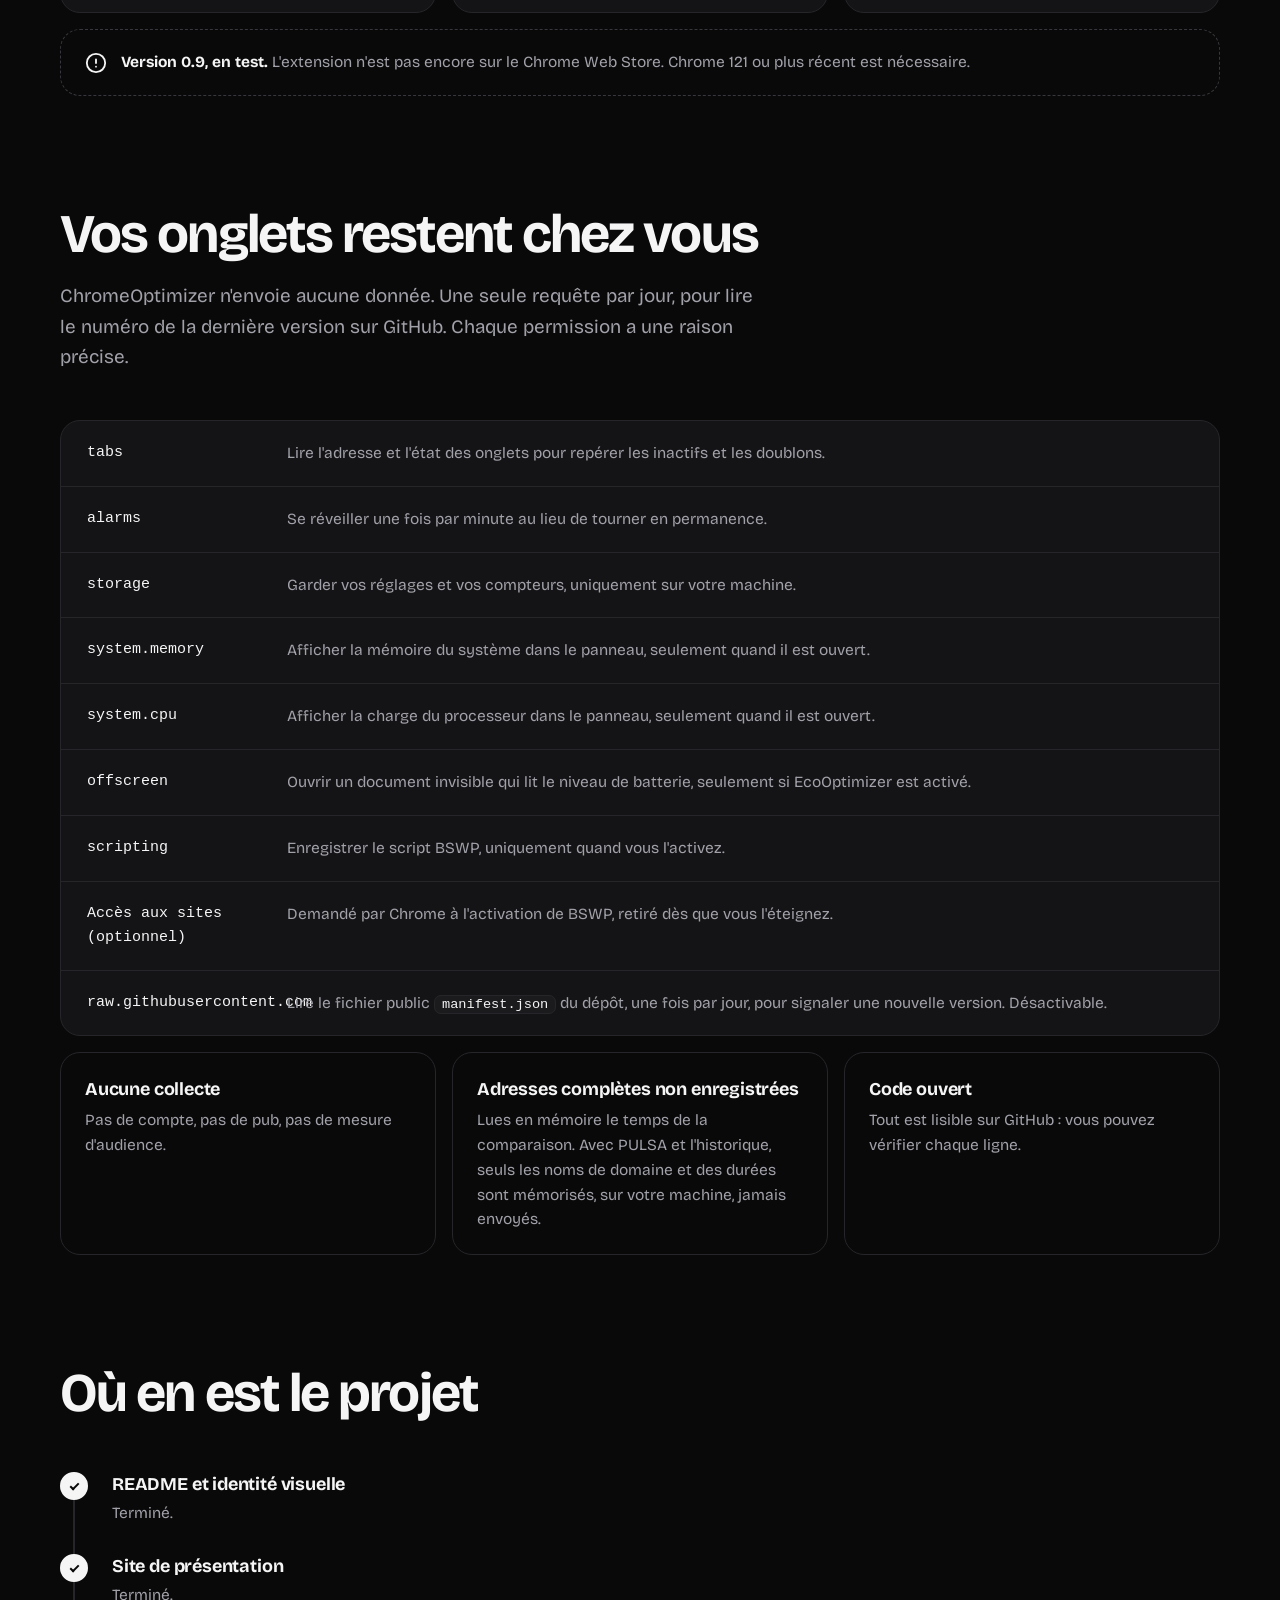
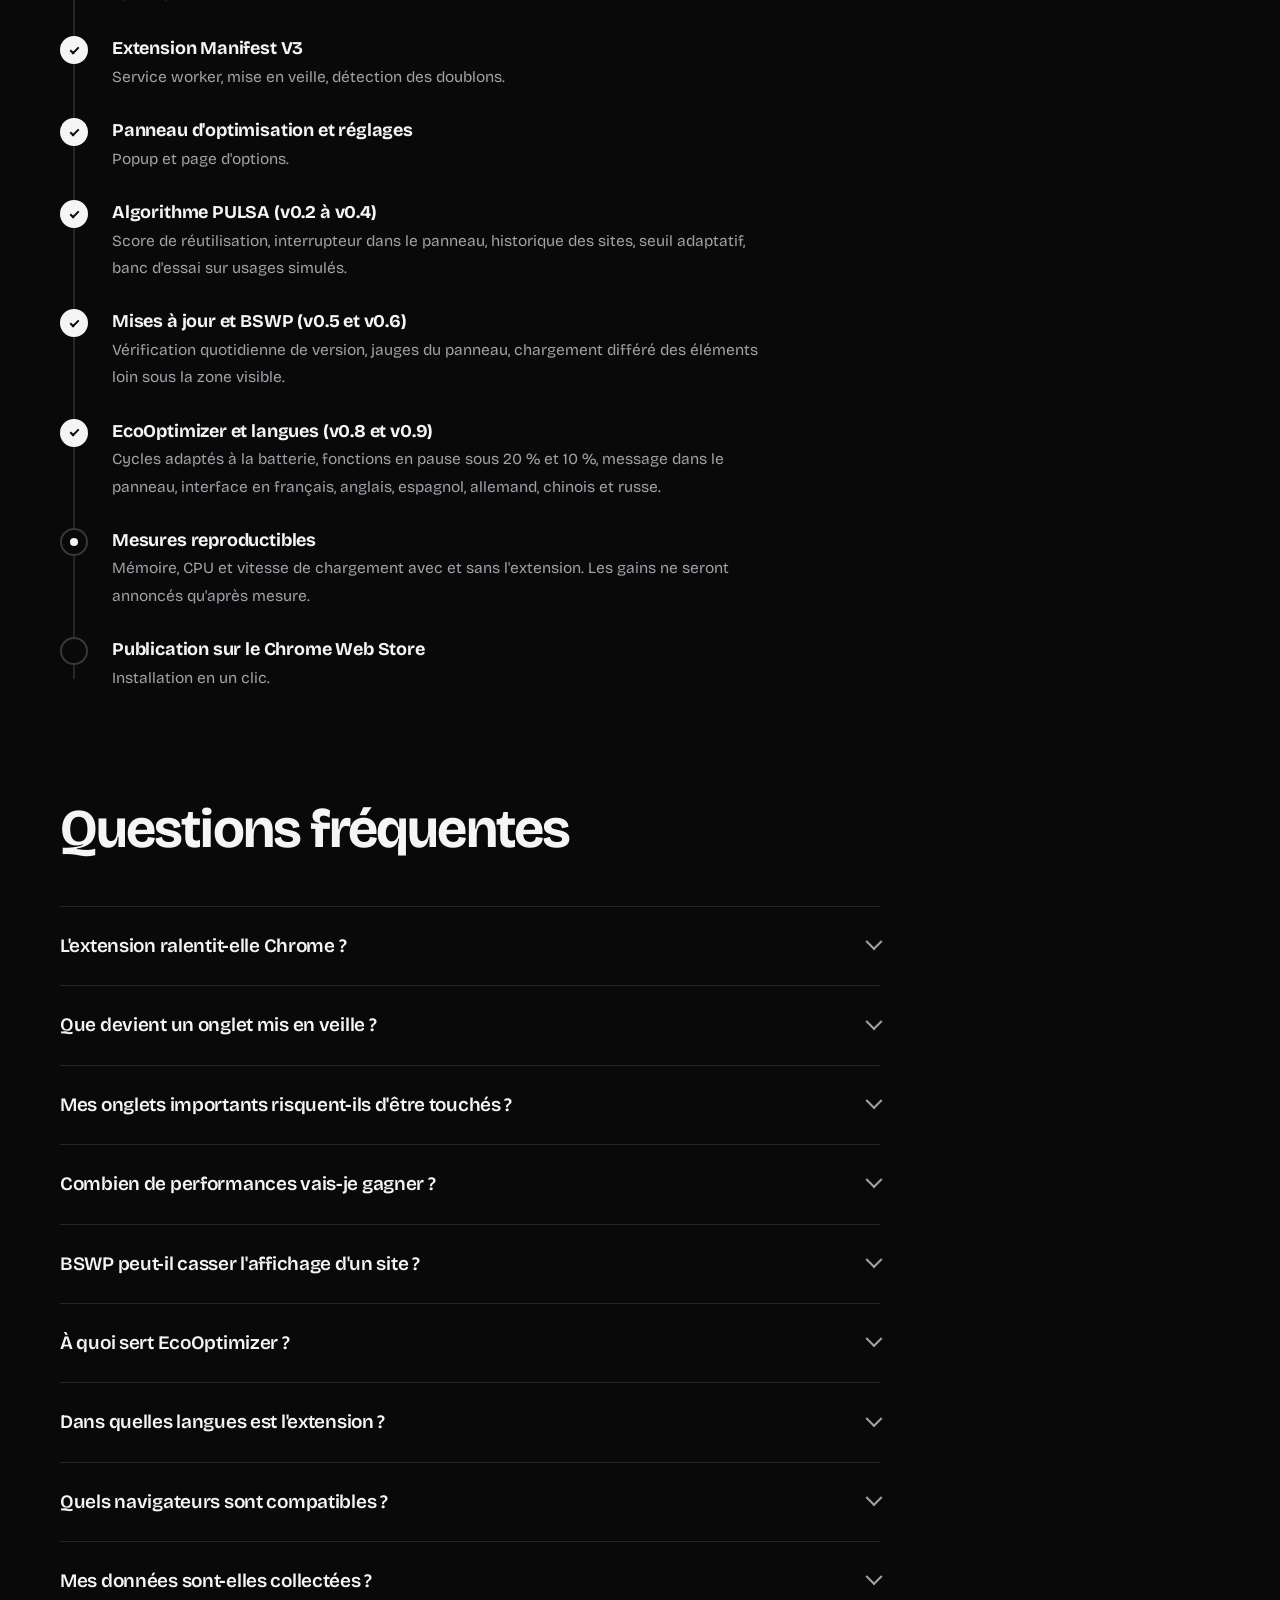
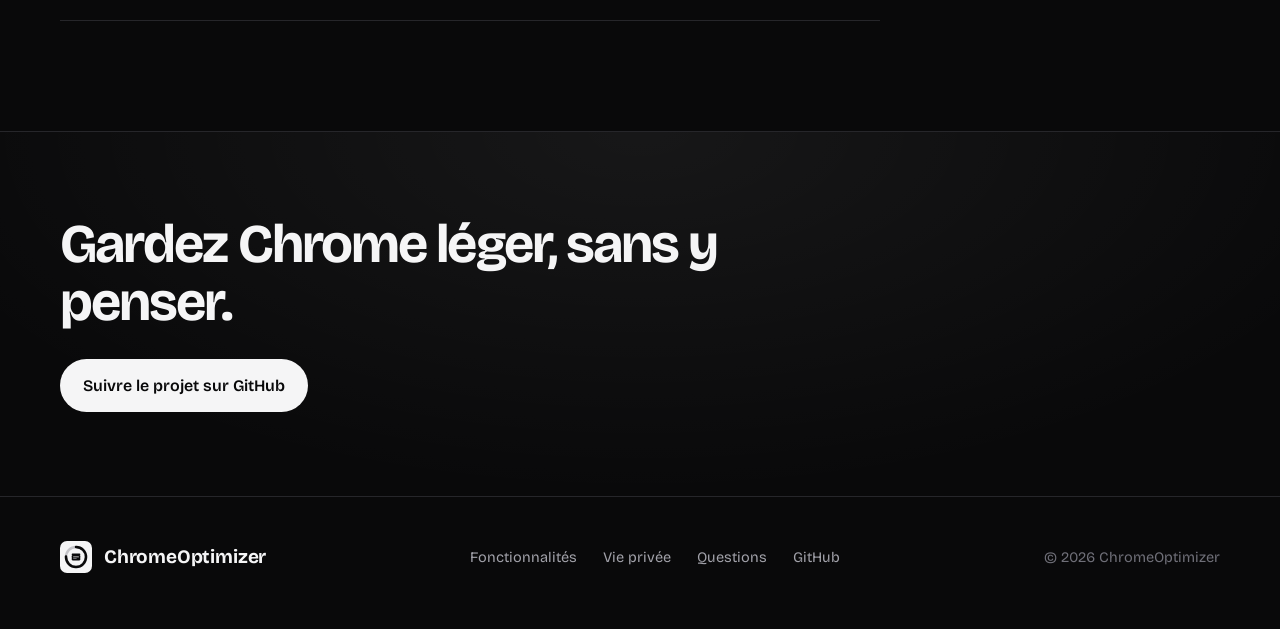
==== commit 343e8b6b: "Update index.html" ====
--- a/index.html
+++ b/index.html
@@ -4,7 +4,7 @@
 <meta charset="utf-8">
 <meta name="viewport" content="width=device-width, initial-scale=1, viewport-fit=cover">
 <title>ChromeOptimizer : libérez la mémoire de Chrome sans y penser</title>
-<meta name="description" content="ChromeOptimizer met en veille les onglets inactifs et ferme les doublons, sans surveiller vos pages en boucle. Aucune donnée collectée.">
+<meta name="description" content="ChromeOptimizer met en veille les onglets inactifs, ferme les doublons et ménage la batterie (EcoOptimizer), sans surveiller vos pages en boucle. En six langues. Aucune donnée collectée.">
 <meta name="theme-color" content="#09090a">
 <meta property="og:title" content="ChromeOptimizer">
 <meta property="og:description" content="Libérez la mémoire de Chrome sans y penser. Onglets inactifs en veille, doublons fermés.">
@@ -50,7 +50,7 @@
 .brand{display:flex;align-items:center;gap:12px;text-decoration:none;font-weight:700;font-size:19px;letter-spacing:-.01em}
 .brand svg{width:32px;height:32px}
 .menu{display:flex;align-items:center;gap:30px}
-.menu a{color:var(--muted);text-decoration:none;font-size:15.5px;transition:color .2s}
+.menu a{color:var(--muted);text-decoration:none;font-size:15.5px;transition:color .2s;white-space:nowrap}
 .menu a:hover{color:var(--text)}
 .nav-cta{display:flex;align-items:center;gap:10px}
 .nav-cta .btn{padding:9px 18px;font-size:15px}
@@ -253,6 +253,37 @@
 
 /* Animations seulement quand visibles */
 [data-anim]:not(.in) *,[data-anim]:not(.in) *::after{animation-play-state:paused!important}
+
+
+/* Nouveautés v0.8 : EcoOptimizer et langues */
+.eco-viz{display:grid;gap:8px;width:100%}
+.eco-row{display:grid;grid-template-columns:62px 1fr 74px;align-items:center;gap:12px;font-size:14px;color:var(--muted)}
+.eco-row b{color:var(--text);font-weight:600;font-variant-numeric:tabular-nums}
+.eco-bar{height:10px;border-radius:999px;background:var(--surface-2);border:1px solid var(--line);overflow:hidden}
+.eco-bar i{display:block;height:100%;width:var(--w);border-radius:999px;background:var(--text);transform:scaleX(0);transform-origin:left;transition:transform .9s cubic-bezier(.4,0,.2,1);transition-delay:calc(var(--k) * .12s)}
+.in .eco-bar i{transform:scaleX(1)}
+.eco-row em{font-style:normal;text-align:right;font-variant-numeric:tabular-nums}
+.langs{display:grid;grid-template-columns:1fr 1fr;gap:10px;width:100%}
+.lg{display:flex;align-items:center;gap:12px;padding:9px 12px;border-radius:14px;border:1px solid var(--line-2);background:var(--surface-2);font-size:15px;font-weight:600}
+.lg.on{border-color:var(--muted)}
+.lg .flag{width:34px;height:23px;border-radius:5px;box-shadow:0 0 0 1px rgba(255,255,255,.18),0 1px 3px rgba(0,0,0,.5)}
+.lg small{display:block;font-size:12px;font-weight:500;color:var(--dim);letter-spacing:.04em}
+.tiers{margin-top:28px}
+.tiers .tr{grid-template-columns:110px 1fr}
+.tiers .tr b{font-family:inherit;font-weight:700}
+.eco-note{margin-top:14px;color:var(--dim);font-size:14px}
+.new{display:inline-block;margin-left:8px;padding:2px 10px;border-radius:999px;border:1px solid var(--line-2);color:var(--text);font-size:12px;font-weight:700;vertical-align:3px;letter-spacing:0}
+.menu{gap:26px}
+.nav-cta .btn{display:none}
+@media (max-width:1260px){
+  .menu{position:absolute;left:0;right:0;top:68px;flex-direction:column;align-items:stretch;gap:0;background:rgba(9,9,10,.97);border-bottom:1px solid var(--line);padding:6px 20px 16px;display:none}
+  .nav.open .menu{display:flex}
+  .menu a{padding:15px 0;border-bottom:1px solid var(--line);font-size:17px}
+  .menu a:last-child{border-bottom:0}
+  .burger{display:block}
+  .nav-cta .btn{display:none}
+}
+@media (max-width:640px){.tiers .tr{grid-template-columns:1fr}.eco-row{grid-template-columns:54px 1fr 66px;gap:8px}}
 
 /* Responsive */
 @media (max-width:980px){
@@ -324,10 +355,11 @@
   <div class="wrap nav-in">
     <a class="brand" href="#top" aria-label="ChromeOptimizer, accueil"><svg aria-hidden="true"><use href="#logo"/></svg>ChromeOptimizer</a>
     <nav class="menu" id="menu" aria-label="Navigation principale">
+      <a href="#nouveautes">Nouveautés</a>
       <a href="#fonctionnalites">Fonctionnalités</a>
-      <a href="#leger">Léger</a>
       <a href="#pulsa">PULSA</a>
       <a href="#bswp">BSWP</a>
+      <a href="#eco">EcoOptimizer</a>
       <a href="#versions">Versions</a>
       <a href="#installation">Installation</a>
       <a href="#confidentialite">Vie privée</a>
@@ -344,7 +376,7 @@
 <!-- HERO -->
 <div class="hero" id="top">
   <div class="wrap">
-    <span class="status in-up" style="--d:.05"><i></i>Version 0.6, en test</span>
+    <span class="status in-up" style="--d:.05"><i></i>Version 0.9, en test</span>
     <h1 aria-label="Chrome, sans le poids mort.">
       <span class="ln" aria-hidden="true"><span style="--i:0">Chrome, sans</span></span>
       <span class="ln" aria-hidden="true"><span style="--i:1">le poids mort.</span></span>
@@ -394,6 +426,62 @@
     </div>
   </div>
 </div>
+
+<!-- NOUVEAUTÉS -->
+<section id="nouveautes">
+  <div class="wrap">
+    <div class="sec-head">
+      <h2>Nouveautés des versions 0.8 et 0.9</h2>
+      <p>L'extension ménage la batterie de votre ordinateur, et elle parle maintenant six langues : français, anglais, espagnol, allemand, chinois et russe.</p>
+    </div>
+    <div class="bento" data-anim>
+      <article class="tile t4">
+        <div class="viz">
+          <div class="eco-viz" aria-hidden="true">
+            <div class="eco-row"><b>≤ 40 %</b><div class="eco-bar"><i style="--w:17%;--k:0"></i></div><em>+5 %</em></div>
+            <div class="eco-row"><b>≤ 30 %</b><div class="eco-bar"><i style="--w:33%;--k:1"></i></div><em>+10 %</em></div>
+            <div class="eco-row"><b>≤ 20 %</b><div class="eco-bar"><i style="--w:50%;--k:2"></i></div><em>+15 %</em></div>
+            <div class="eco-row"><b>≤ 10 %</b><div class="eco-bar"><i style="--w:100%;--k:3"></i></div><em>+30 %</em></div>
+          </div>
+        </div>
+        <div><h3>EcoOptimizer <span class="new">Nouveau</span></h3><p>Plus la batterie baisse, plus l'extension espace ses vérifications et met des fonctions en pause. Sur secteur, rien ne change. Il s'active dans les réglages.</p></div>
+      </article>
+      <article class="tile t2">
+        <div class="viz">
+          <div class="langs" aria-hidden="true">
+            <span class="lg on"><svg class="flag" viewBox="0 0 3 2" preserveAspectRatio="none" aria-hidden="true"><rect width="1" height="2" fill="#0055A4"/><rect x="1" width="1" height="2" fill="#fff"/><rect x="2" width="1" height="2" fill="#EF4135"/></svg><span>Français<small>FR</small></span></span>
+            <span class="lg"><svg class="flag" viewBox="0 0 60 40" preserveAspectRatio="none" aria-hidden="true"><rect width="60" height="40" fill="#012169"/><path d="M0 0L60 40M60 0L0 40" stroke="#fff" stroke-width="8"/><path d="M0 0L60 40M60 0L0 40" stroke="#C8102E" stroke-width="3"/><path d="M30 0V40M0 20H60" stroke="#fff" stroke-width="13"/><path d="M30 0V40M0 20H60" stroke="#C8102E" stroke-width="8"/></svg><span>English<small>EN</small></span></span>
+            <span class="lg"><svg class="flag" viewBox="0 0 3 2" preserveAspectRatio="none" aria-hidden="true"><rect width="3" height="2" fill="#AA151B"/><rect y=".5" width="3" height="1" fill="#F1BF00"/></svg><span>Español<small>ES</small></span></span>
+            <span class="lg"><svg class="flag" viewBox="0 0 3 2" preserveAspectRatio="none" aria-hidden="true"><rect width="3" height="2" fill="#000"/><rect y=".667" width="3" height="1.334" fill="#DD0000"/><rect y="1.334" width="3" height=".666" fill="#FFCE00"/></svg><span>Deutsch<small>DE</small></span></span>
+            <span class="lg"><svg class="flag" viewBox="0 0 18 12" preserveAspectRatio="none" aria-hidden="true"><rect width="18" height="12" fill="#DE2910"/><polygon points="6.00,2.40 6.81,4.89 9.42,4.89 7.31,6.42 8.12,8.91 6.00,7.38 3.88,8.91 4.69,6.42 2.58,4.89 5.19,4.89" fill="#FFDE00"/><polygon points="10.97,3.02 11.54,2.36 11.09,1.61 11.90,1.95 12.47,1.30 12.39,2.16 13.20,2.51 12.35,2.70 12.27,3.57 11.82,2.82" fill="#FFDE00"/><polygon points="13.21,4.97 13.99,4.59 13.87,3.72 14.48,4.35 15.26,3.96 14.85,4.74 15.46,5.36 14.60,5.21 14.19,5.98 14.07,5.12" fill="#FFDE00"/><polygon points="13.25,8.07 14.12,8.04 14.36,7.20 14.66,8.02 15.53,7.99 14.84,8.53 15.14,9.34 14.42,8.86 13.73,9.40 13.97,8.56" fill="#FFDE00"/><polygon points="11.06,10.05 11.88,10.36 12.42,9.68 12.38,10.55 13.20,10.86 12.36,11.09 12.32,11.96 11.84,11.23 11.00,11.46 11.54,10.78" fill="#FFDE00"/></svg><span>中文<small>ZH</small></span></span>
+            <span class="lg"><svg class="flag" viewBox="0 0 3 2" preserveAspectRatio="none" aria-hidden="true"><rect width="3" height="0.67" fill="#fff"/><rect y="0.67" width="3" height="0.67" fill="#0039A6"/><rect y="1.33" width="3" height="0.67" fill="#D52B1E"/></svg><span>Русский<small>RU</small></span></span>
+          </div>
+        </div>
+        <div><h3>Six langues <span class="new">Nouveau</span></h3><p>Un bouton avec le drapeau change la langue de l'extension, dans le panneau comme dans les réglages : français, anglais, espagnol, allemand, chinois et russe.</p></div>
+      </article>
+      <article class="tile t2">
+        <div class="viz v-line" aria-hidden="true">
+          <svg viewBox="0 0 300 96" preserveAspectRatio="none">
+            <path d="M0 48 H300" fill="none" stroke="#2c2c31" stroke-width="3" stroke-linecap="round" vector-effect="non-scaling-stroke"/>
+            <path class="pulse" d="M0 48 H300" pathLength="100" fill="none" stroke="#f5f5f6" stroke-width="3" stroke-linecap="round" stroke-dasharray="20 80" vector-effect="non-scaling-stroke"/>
+          </svg>
+        </div>
+        <div><h3>Un seul réveil par palier</h3><p>La batterie est lue par un document invisible qui ne réveille l'extension que lorsque le palier change, pas à chaque pourcent.</p></div>
+      </article>
+      <article class="tile t4">
+        <div class="viz">
+          <div class="chips" aria-hidden="true">
+            <span class="chip" style="--k:0">Message dans le panneau</span>
+            <span class="chip" style="--k:1">Historique en pause sous 20 %</span>
+            <span class="chip" style="--k:2">BSWP en pause sous 10 %</span>
+            <span class="chip" style="--k:3">Désactivé par défaut</span>
+          </div>
+        </div>
+        <div><h3>Vous voyez ce qui change</h3><p>Dès qu'un ralentissement s'applique, le panneau l'indique : niveau de batterie, ralentissement des cycles et fonctions en pause. EcoOptimizer est éteint tant que vous ne l'avez pas activé.</p></div>
+      </article>
+    </div>
+  </div>
+</section>
 
 <!-- FONCTIONNALITÉS -->
 <section id="fonctionnalites">
@@ -486,13 +574,13 @@
         <p>PULSA (<i>Predictive Usage Scoring and Lifecycle Algorithm</i>) remplace le délai fixe par un score. Pour chaque onglet inactif, il estime la probabilité que vous le rouvriez dans l'heure, d'après vos habitudes sur ce site.</p>
       </div>
       <div class="pulsa-cta">
-        <a class="btn btn-primary" href="ChromeOptimizer-pulsa-bswp-v0.6.zip" download>
+        <a class="btn btn-primary" href="ChromeOptimizer-pulsa-bswp-eco-v0.9.zip" download>
           <svg viewBox="0 0 24 24" fill="none" stroke="currentColor" stroke-width="2" stroke-linecap="round" stroke-linejoin="round" aria-hidden="true"><path d="M12 3v12M7 10l5 5 5-5M5 21h14"/></svg>
           Télécharger la dernière version
         </a>
         <a class="btn btn-ghost" href="#versions">Toutes les versions</a>
       </div>
-      <p class="pulsa-meta"><code>ChromeOptimizer-pulsa-bswp-v0.6.zip</code>, la dernière version (PULSA et BSWP). Installation décrite plus bas.</p>
+      <p class="pulsa-meta"><code>ChromeOptimizer-pulsa-bswp-eco-v0.9.zip</code>, la dernière version (PULSA, BSWP et EcoOptimizer). Installation décrite plus bas.</p>
     </div>
     <div>
       <ul class="plist">
@@ -521,13 +609,13 @@
         <p>BSWP (<i>Better Speed WebPage</i>) est un petit script qui accélère le chargement des pages en ne chargeant que le nécessaire. Les images, cadres et vidéos situés loin sous la zone visible attendent que vous descendiez, et la connexion est libérée pour le haut de la page.</p>
       </div>
       <div class="pulsa-cta">
-        <a class="btn btn-primary" href="ChromeOptimizer-pulsa-bswp-v0.6.zip" download>
+        <a class="btn btn-primary" href="ChromeOptimizer-pulsa-bswp-eco-v0.9.zip" download>
           <svg viewBox="0 0 24 24" fill="none" stroke="currentColor" stroke-width="2" stroke-linecap="round" stroke-linejoin="round" aria-hidden="true"><path d="M12 3v12M7 10l5 5 5-5M5 21h14"/></svg>
           Télécharger la version avec BSWP
         </a>
         <a class="btn btn-ghost" href="#versions">Toutes les versions</a>
       </div>
-      <p class="pulsa-meta"><code>ChromeOptimizer-pulsa-bswp-v0.6.zip</code>. BSWP est éteint par défaut : il s'active d'un interrupteur dans le panneau.</p>
+      <p class="pulsa-meta"><code>ChromeOptimizer-pulsa-bswp-eco-v0.9.zip</code>, avec BSWP. BSWP est éteint par défaut : il s'active d'un interrupteur dans le panneau.</p>
     </div>
     <div>
       <ul class="plist">
@@ -547,6 +635,45 @@
   </div>
 </section>
 
+<!-- ECOOPTIMIZER -->
+<section id="eco">
+  <div class="wrap split">
+    <div>
+      <div class="sec-head" style="margin-bottom:0">
+        <h2>EcoOptimizer : ralentir quand la batterie baisse</h2>
+        <p>Sur batterie, EcoOptimizer adapte le rythme de l'extension au niveau restant : les cycles de vérification s'espacent par paliers, et quelques fonctions annexes se mettent en pause quand la charge devient critique. Il se règle uniquement depuis la page des réglages.</p>
+      </div>
+      <div class="pulsa-cta">
+        <a class="btn btn-primary" href="ChromeOptimizer-pulsa-bswp-eco-v0.9.zip" download><svg viewBox="0 0 24 24" fill="none" stroke="currentColor" stroke-width="2" stroke-linecap="round" stroke-linejoin="round" aria-hidden="true"><path d="M12 3v12M7 10l5 5 5-5M5 21h14"/></svg>Télécharger la version 0.9</a>
+        <a class="btn btn-ghost" href="#versions">Toutes les versions</a>
+      </div>
+      <p class="pulsa-meta"><code>ChromeOptimizer-pulsa-bswp-eco-v0.9.zip</code>. EcoOptimizer est éteint par défaut : choisissez « Activé » dans les réglages.</p>
+    </div>
+    <div>
+      <ul class="plist">
+        <li><b>Des paliers simples</b><span>À 40 %, les cycles sont 5 % plus lents ; à 30 %, 10 % ; à 20 %, 15 % ; à 10 %, 30 %. Chaque cycle est comparé à ce qu'il aurait duré sur secteur.</span></li>
+        <li><b>Des fonctions en pause quand c'est critique</b><span>Sous 20 %, l'historique des sites n'est plus écrit. Sous 10 %, BSWP est retiré des pages, et la lecture de la mémoire et le réglage automatique de PULSA s'arrêtent. Tout revient dès que la batterie remonte ou que le PC est branché.</span></li>
+        <li><b>Rien sur secteur</b><span>Branché, l'extension retrouve son rythme normal, sans ralentissement ni pause.</span></li>
+        <li><b>Un lecteur de batterie très discret</b><span>Une extension ne peut pas lire la batterie depuis son service worker. Un document invisible s'en charge, n'existe que si EcoOptimizer est activé, et ne prévient l'extension que lorsque le palier change.</span></li>
+        <li><b>Un message dans le panneau</b><span>Quand un ralentissement s'applique, le panneau affiche le niveau de batterie, le ralentissement et les fonctions en pause. Les réglages montrent le niveau en direct et la liste des paliers.</span></li>
+      </ul>
+    </div>
+  </div>
+  <div class="wrap">
+    <div class="table tiers">
+      <div class="tr"><b>Batterie</b><span>Cycles plus lents de · fonctions en pause</span></div>
+      <div class="tr"><b>≤ 40 %</b><span>5 %</span></div>
+      <div class="tr"><b>≤ 30 %</b><span>10 %</span></div>
+      <div class="tr"><b>≤ 20 %</b><span>15 % · historique des sites</span></div>
+      <div class="tr"><b>≤ 10 %</b><span>30 % · historique des sites, BSWP, lecture de la mémoire, réglage automatique du seuil</span></div>
+    </div>
+    <div class="callout">
+      <svg viewBox="0 0 24 24" fill="none" stroke="currentColor" stroke-width="2" stroke-linecap="round" stroke-linejoin="round" aria-hidden="true"><circle cx="12" cy="12" r="10"/><path d="M12 8v4M12 16h.01"/></svg>
+      <div><b>Expérimental.</b> L'extension consomme déjà très peu : espacer ses cycles ne fait gagner qu'un faible pourcentage d'autonomie, et aucun gain n'a encore été mesuré. Il ne sera annoncé qu'après mesure. EcoOptimizer ne lit que le niveau de charge et l'état de branchement, et n'envoie rien.</div>
+    </div>
+  </div>
+</section>
+
 <!-- VERSIONS -->
 <section id="versions">
   <div class="wrap">
@@ -556,11 +683,25 @@
     </div>
     <ul class="versions">
       <li class="ver">
+        <div class="ver-n">0.9<small>PULSA + BSWP + Eco</small></div>
+        <div class="ver-t"><b>Quatre nouvelles langues <span class="tag">Dernière</span></b>
+          <span>L'extension s'enrichit de l'espagnol, de l'allemand, du chinois et du russe, en plus du français et de l'anglais. Le sélecteur à drapeaux propose les six langues, les pluriels sont gérés pour chacune (trois formes en russe), et la langue du navigateur est choisie au premier lancement quand elle est disponible.</span>
+          <code class="ver-file">ChromeOptimizer-pulsa-bswp-eco-v0.9.zip</code></div>
+        <a class="btn btn-primary" href="ChromeOptimizer-pulsa-bswp-eco-v0.9.zip" download><svg viewBox="0 0 24 24" fill="none" stroke="currentColor" stroke-width="2" stroke-linecap="round" stroke-linejoin="round" aria-hidden="true"><path d="M12 3v12M7 10l5 5 5-5M5 21h14"/></svg>Télécharger</a>
+      </li>
+      <li class="ver">
+        <div class="ver-n">0.8<small>PULSA + BSWP + Eco</small></div>
+        <div class="ver-t"><b>EcoOptimizer et deux langues</b>
+          <span>EcoOptimizer ralentit les cycles et met des fonctions en pause quand la batterie baisse (réglage désactivé par défaut), avec un message dans le panneau. L'extension passe en français et anglais, avec un sélecteur à drapeaux.</span>
+          <code class="ver-file">ChromeOptimizer-pulsa-bswp-eco-v0.8.zip</code></div>
+        <a class="btn btn-ghost" href="ChromeOptimizer-pulsa-bswp-eco-v0.8.zip" download><svg viewBox="0 0 24 24" fill="none" stroke="currentColor" stroke-width="2" stroke-linecap="round" stroke-linejoin="round" aria-hidden="true"><path d="M12 3v12M7 10l5 5 5-5M5 21h14"/></svg>Télécharger</a>
+      </li>
+      <li class="ver">
         <div class="ver-n">0.6<small>PULSA + BSWP</small></div>
-        <div class="ver-t"><b>BSWP : chargement allégé des pages <span class="tag">Dernière</span></b>
+        <div class="ver-t"><b>BSWP : chargement allégé des pages</b>
           <span>Nouveau script BSWP, activable depuis le panneau : images, cadres et vidéos loin sous la zone visible sont différés. L'accès aux sites n'est demandé qu'à l'activation.</span>
           <code class="ver-file">ChromeOptimizer-pulsa-bswp-v0.6.zip</code></div>
-        <a class="btn btn-primary" href="ChromeOptimizer-pulsa-bswp-v0.6.zip" download><svg viewBox="0 0 24 24" fill="none" stroke="currentColor" stroke-width="2" stroke-linecap="round" stroke-linejoin="round" aria-hidden="true"><path d="M12 3v12M7 10l5 5 5-5M5 21h14"/></svg>Télécharger</a>
+        <a class="btn btn-ghost" href="ChromeOptimizer-pulsa-bswp-v0.6.zip" download><svg viewBox="0 0 24 24" fill="none" stroke="currentColor" stroke-width="2" stroke-linecap="round" stroke-linejoin="round" aria-hidden="true"><path d="M12 3v12M7 10l5 5 5-5M5 21h14"/></svg>Télécharger</a>
       </li>
       <li class="ver">
         <div class="ver-n">0.5<small>PULSA</small></div>
@@ -611,7 +752,7 @@
     <div class="steps">
       <div class="step">
         <h3>Télécharger</h3>
-        <p>Récupérez <a href="ChromeOptimizer-pulsa-bswp-v0.6.zip" style="color:var(--text)"><code>ChromeOptimizer-pulsa-bswp-v0.6.zip</code></a> (ou une <a href="#versions" style="color:var(--text)">autre version</a>), ou téléchargez le dépôt GitHub entier.</p>
+        <p>Récupérez <a href="ChromeOptimizer-pulsa-bswp-eco-v0.9.zip" style="color:var(--text)"><code>ChromeOptimizer-pulsa-bswp-eco-v0.9.zip</code></a> (ou une <a href="#versions" style="color:var(--text)">autre version</a>), ou téléchargez le dépôt GitHub entier.</p>
       </div>
       <div class="step">
         <h3>Décompresser</h3>
@@ -625,7 +766,7 @@
     </div>
     <div class="callout">
       <svg viewBox="0 0 24 24" fill="none" stroke="currentColor" stroke-width="2" stroke-linecap="round" stroke-linejoin="round" aria-hidden="true"><circle cx="12" cy="12" r="10"/><path d="M12 8v4M12 16h.01"/></svg>
-      <div><b>Version 0.6, en test.</b> L'extension n'est pas encore sur le Chrome Web Store. Chrome 121 ou plus récent est nécessaire.</div>
+      <div><b>Version 0.9, en test.</b> L'extension n'est pas encore sur le Chrome Web Store. Chrome 121 ou plus récent est nécessaire.</div>
     </div>
   </div>
 </section>
@@ -643,6 +784,7 @@
       <div class="tr"><b>storage</b><span>Garder vos réglages et vos compteurs, uniquement sur votre machine.</span></div>
       <div class="tr"><b>system.memory</b><span>Afficher la mémoire du système dans le panneau, seulement quand il est ouvert.</span></div>
       <div class="tr"><b>system.cpu</b><span>Afficher la charge du processeur dans le panneau, seulement quand il est ouvert.</span></div>
+      <div class="tr"><b>offscreen</b><span>Ouvrir un document invisible qui lit le niveau de batterie, seulement si EcoOptimizer est activé.</span></div>
       <div class="tr"><b>scripting</b><span>Enregistrer le script BSWP, uniquement quand vous l'activez.</span></div>
       <div class="tr"><b>Accès aux sites (optionnel)</b><span>Demandé par Chrome à l'activation de BSWP, retiré dès que vous l'éteignez.</span></div>
       <div class="tr"><b>raw.githubusercontent.com</b><span>Lire le fichier public <code>manifest.json</code> du dépôt, une fois par jour, pour signaler une nouvelle version. Désactivable.</span></div>
@@ -668,6 +810,7 @@
       <li class="done"><i></i><b>Panneau d'optimisation et réglages</b><span>Popup et page d'options.</span></li>
       <li class="done"><i></i><b>Algorithme PULSA (v0.2 à v0.4)</b><span>Score de réutilisation, interrupteur dans le panneau, historique des sites, seuil adaptatif, banc d'essai sur usages simulés.</span></li>
       <li class="done"><i></i><b>Mises à jour et BSWP (v0.5 et v0.6)</b><span>Vérification quotidienne de version, jauges du panneau, chargement différé des éléments loin sous la zone visible.</span></li>
+      <li class="done"><i></i><b>EcoOptimizer et langues (v0.8 et v0.9)</b><span>Cycles adaptés à la batterie, fonctions en pause sous 20 % et 10 %, message dans le panneau, interface en français, anglais, espagnol, allemand, chinois et russe.</span></li>
       <li class="now"><i></i><b>Mesures reproductibles</b><span>Mémoire, CPU et vitesse de chargement avec et sans l'extension. Les gains ne seront annoncés qu'après mesure.</span></li>
       <li><i></i><b>Publication sur le Chrome Web Store</b><span>Installation en un clic.</span></li>
     </ol>
@@ -698,6 +841,14 @@
       <details>
         <summary>BSWP peut-il casser l'affichage d'un site ?</summary>
         <p>Le risque est réduit : BSWP ne bloque, ne retire et ne reporte aucun script, et ne touche qu'aux images, cadres et vidéos situés à plus de deux écrans sous la zone visible. Si un site se comporte mal, éteignez BSWP dans le panneau.</p>
+      </details>
+      <details>
+        <summary>À quoi sert EcoOptimizer ?</summary>
+        <p>Il adapte le rythme de l'extension à votre batterie : à 40, 30, 20 et 10 %, les cycles de vérification sont 5, 10, 15 et 30 % plus lents, et quelques fonctions se mettent en pause sous 20 et 10 %. Il ne fait rien sur secteur, et reste éteint tant que vous ne l'activez pas dans les réglages. Son effet sur l'autonomie n'est pas encore mesuré : l'extension consomme déjà peu.</p>
+      </details>
+      <details>
+        <summary>Dans quelles langues est l'extension ?</summary>
+        <p>En français, en anglais, en espagnol, en allemand, en chinois et en russe. Le bouton avec le drapeau, dans le panneau et dans les réglages, change la langue. Au premier lancement, l'extension suit la langue du navigateur si elle est disponible, sinon elle s'affiche en anglais. La description dans la page des extensions de Chrome suit, elle, la langue du navigateur.</p>
       </details>
       <details>
         <summary>Quels navigateurs sont compatibles ?</summary>
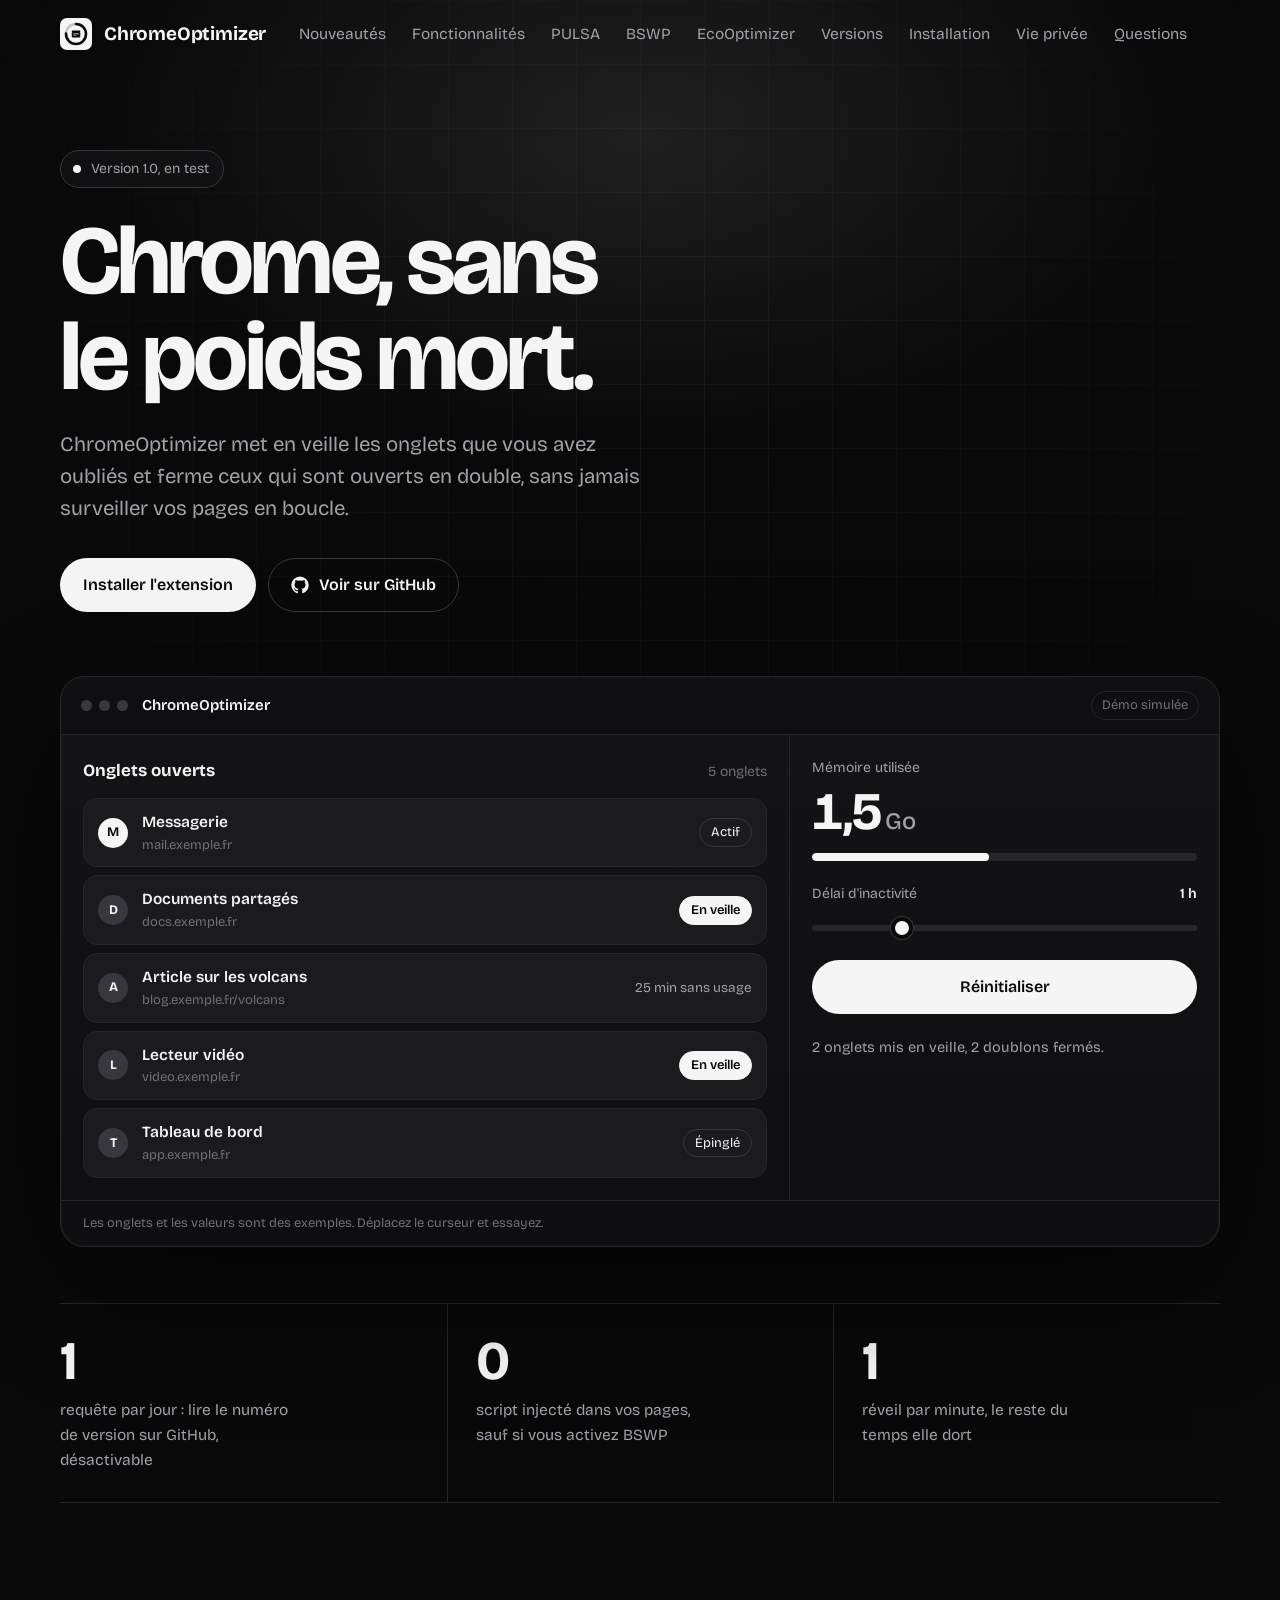
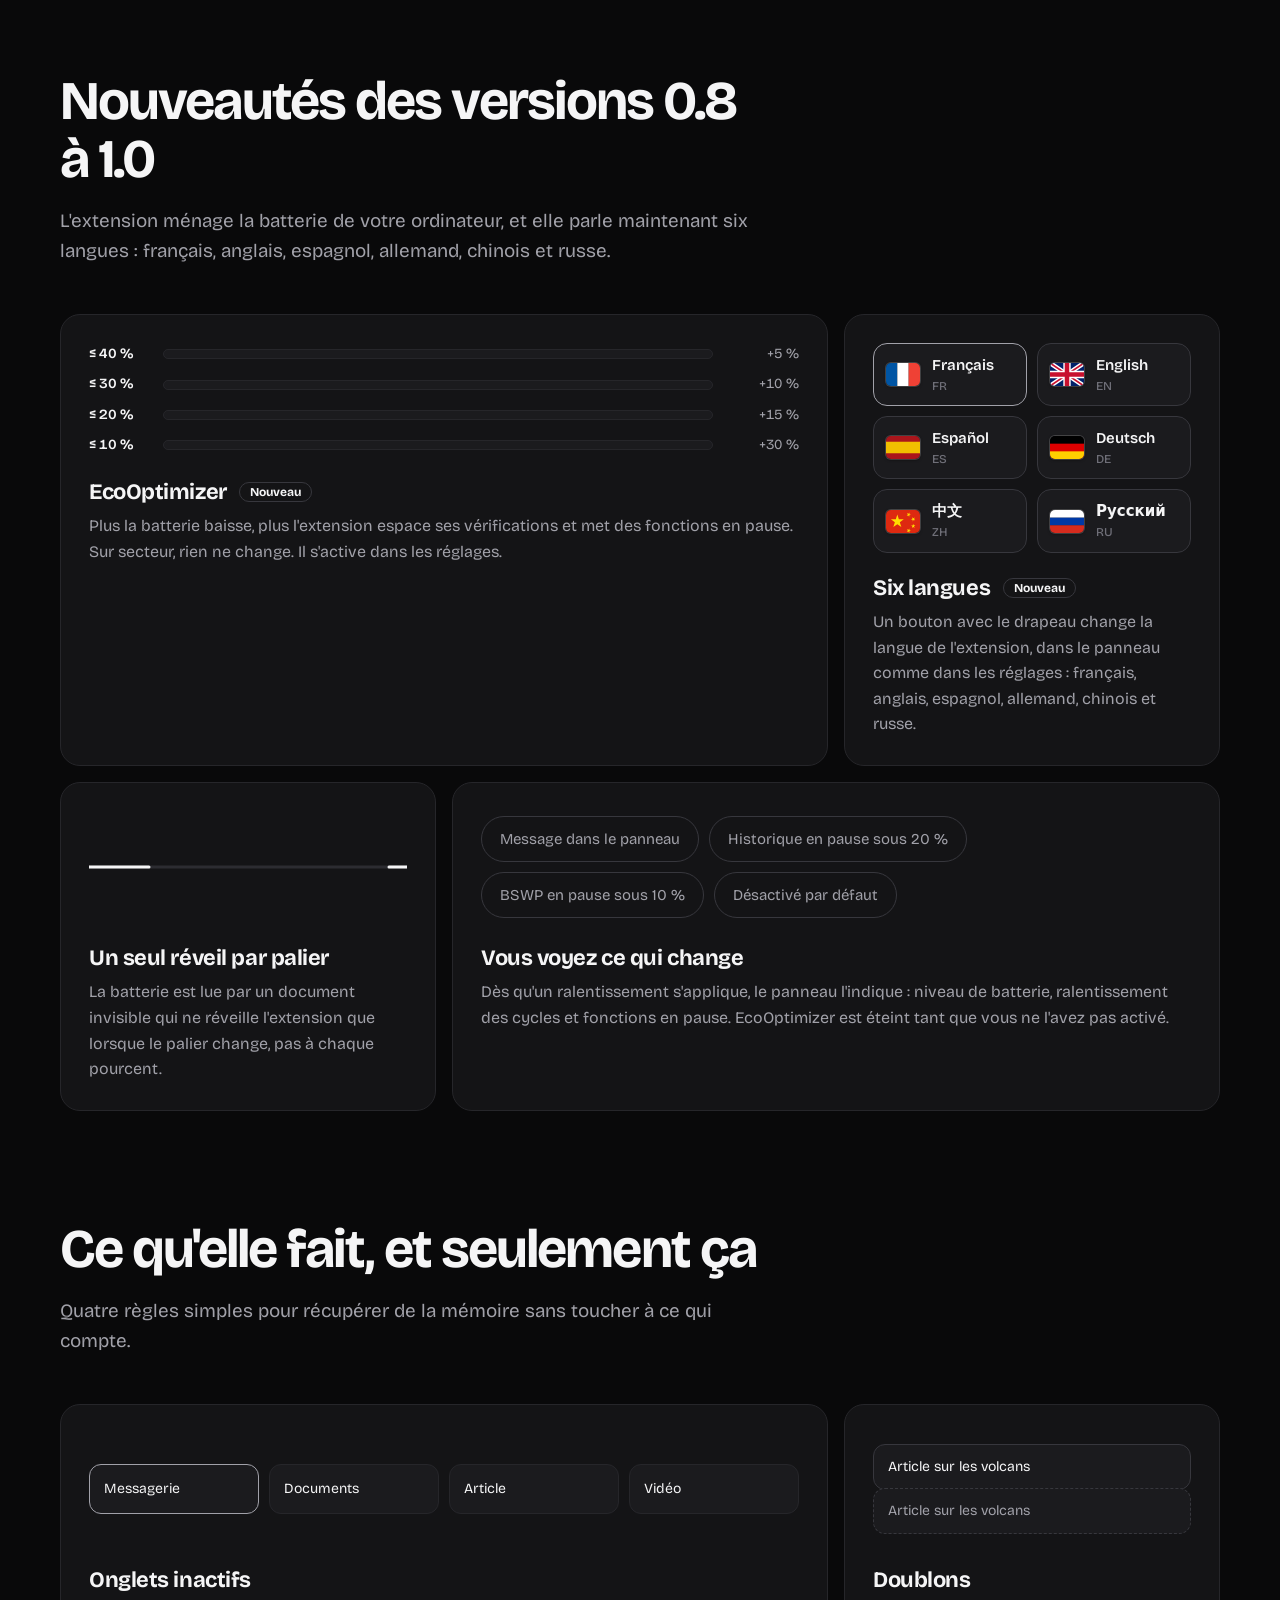
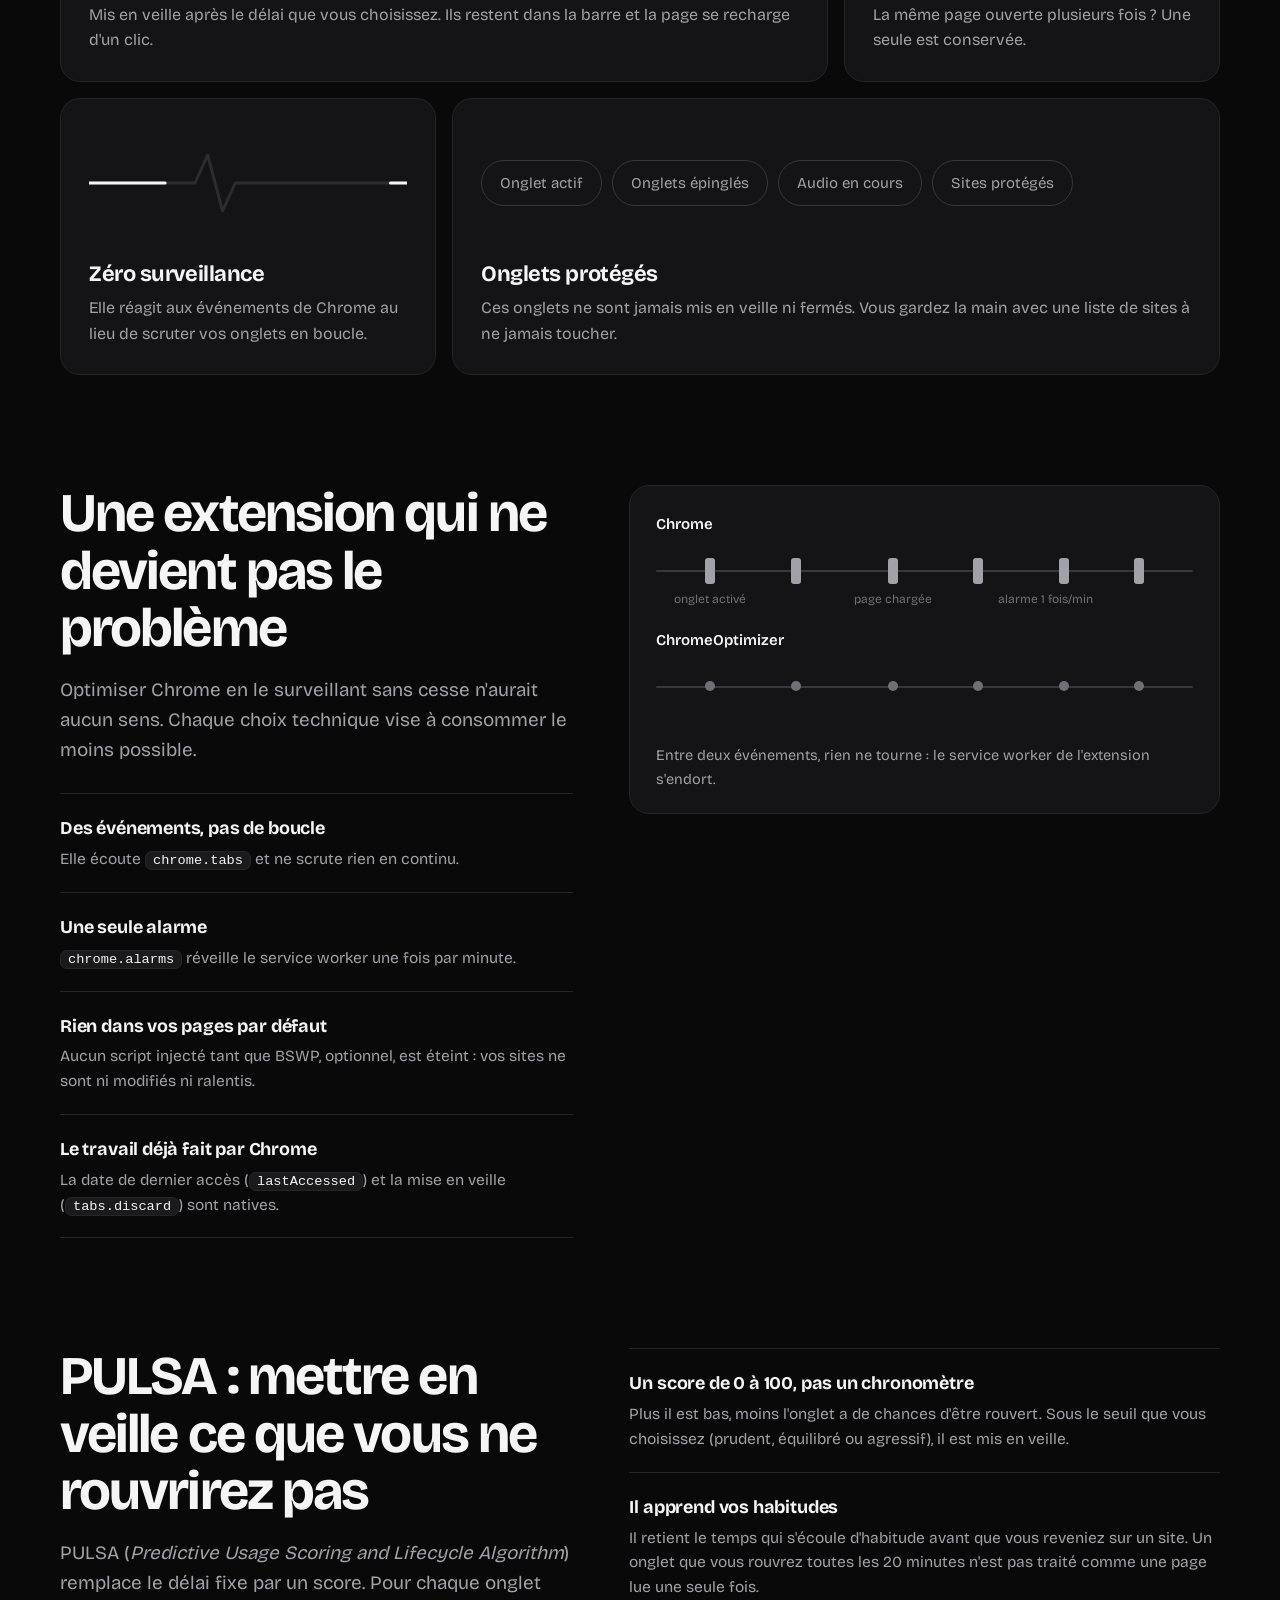
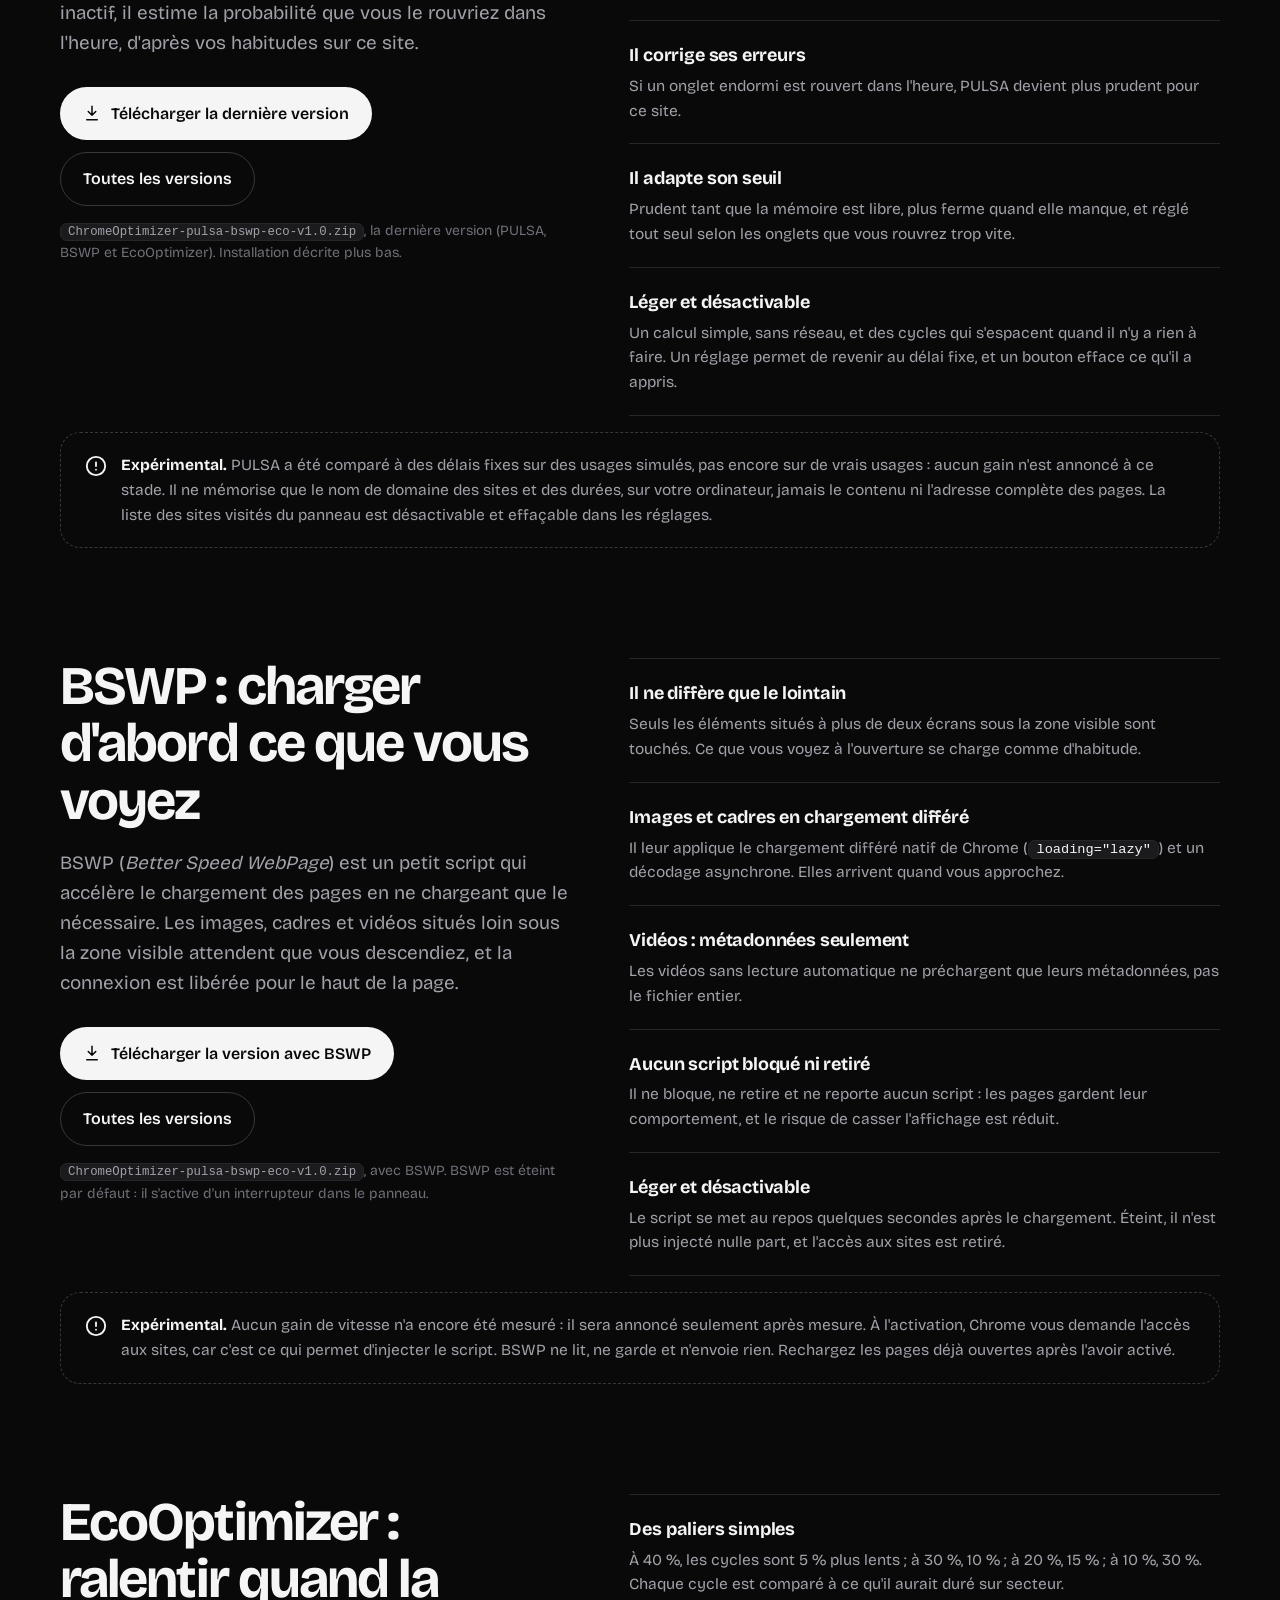
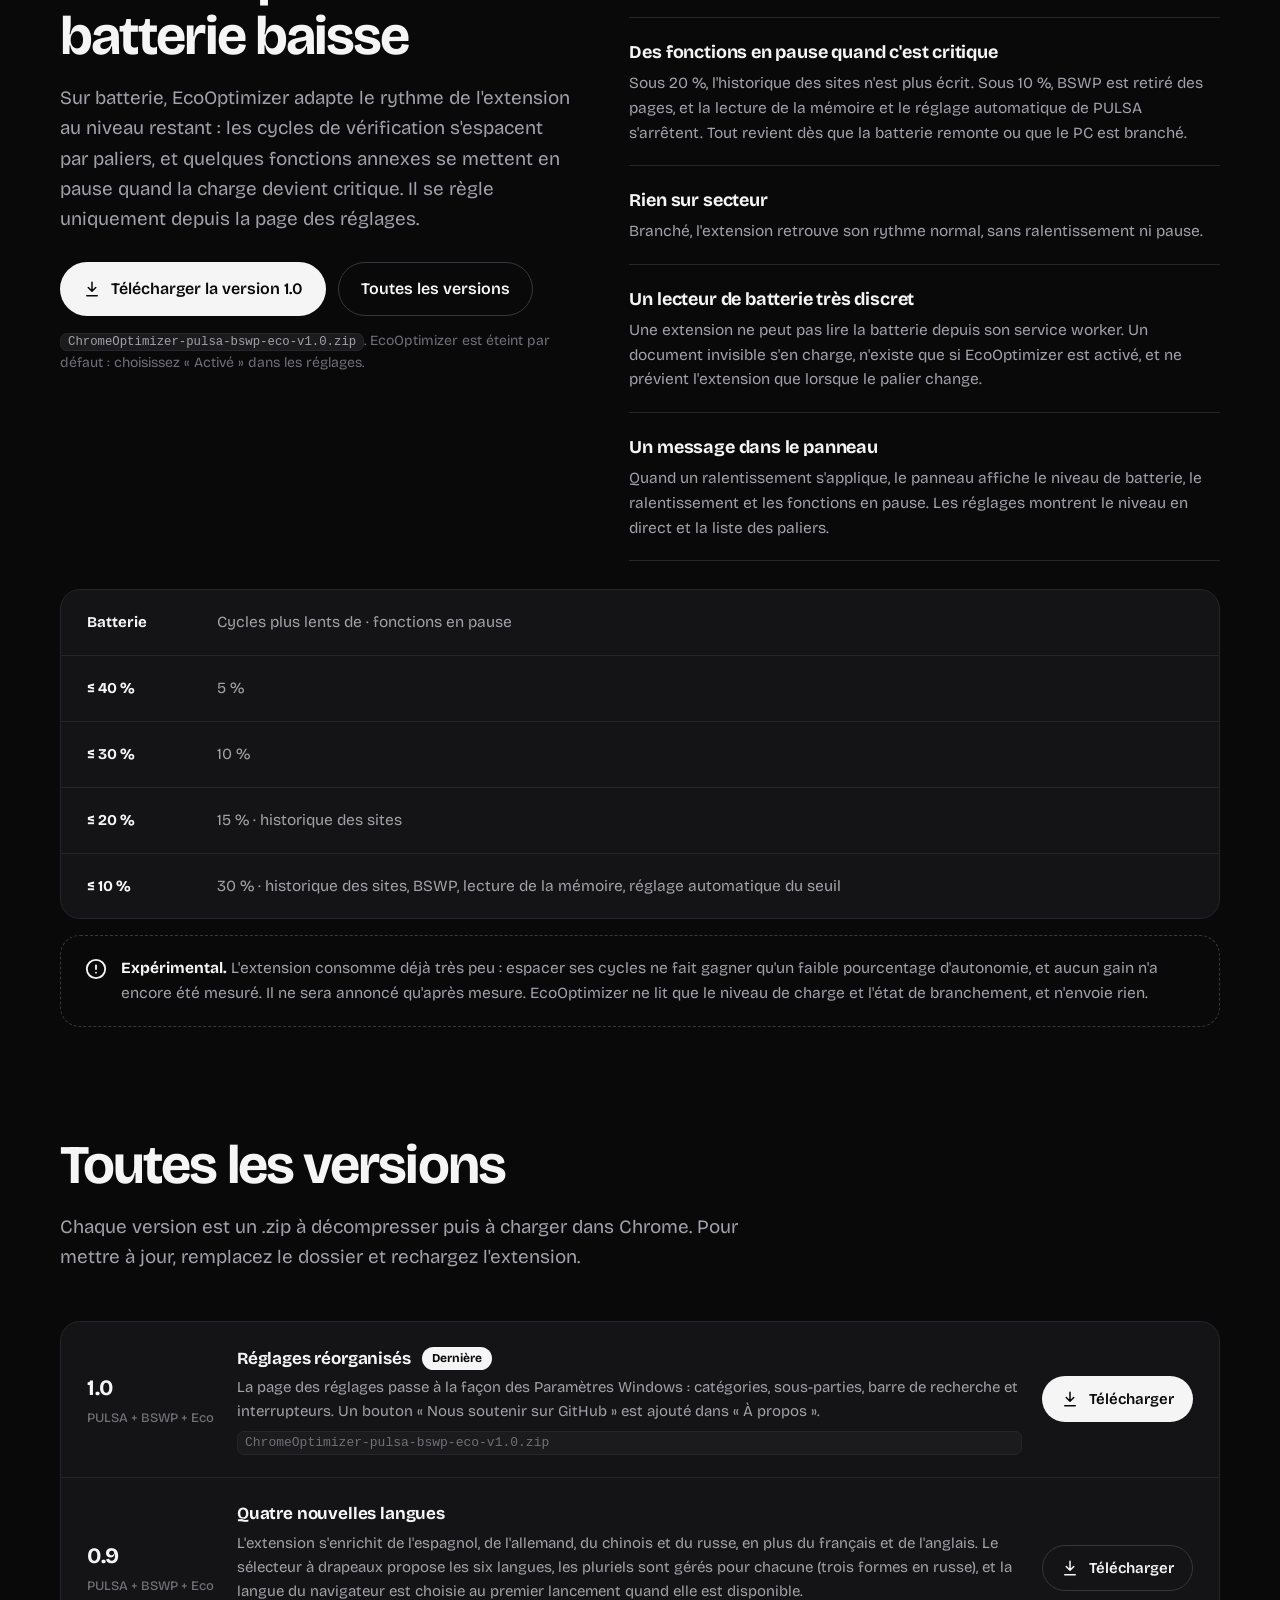
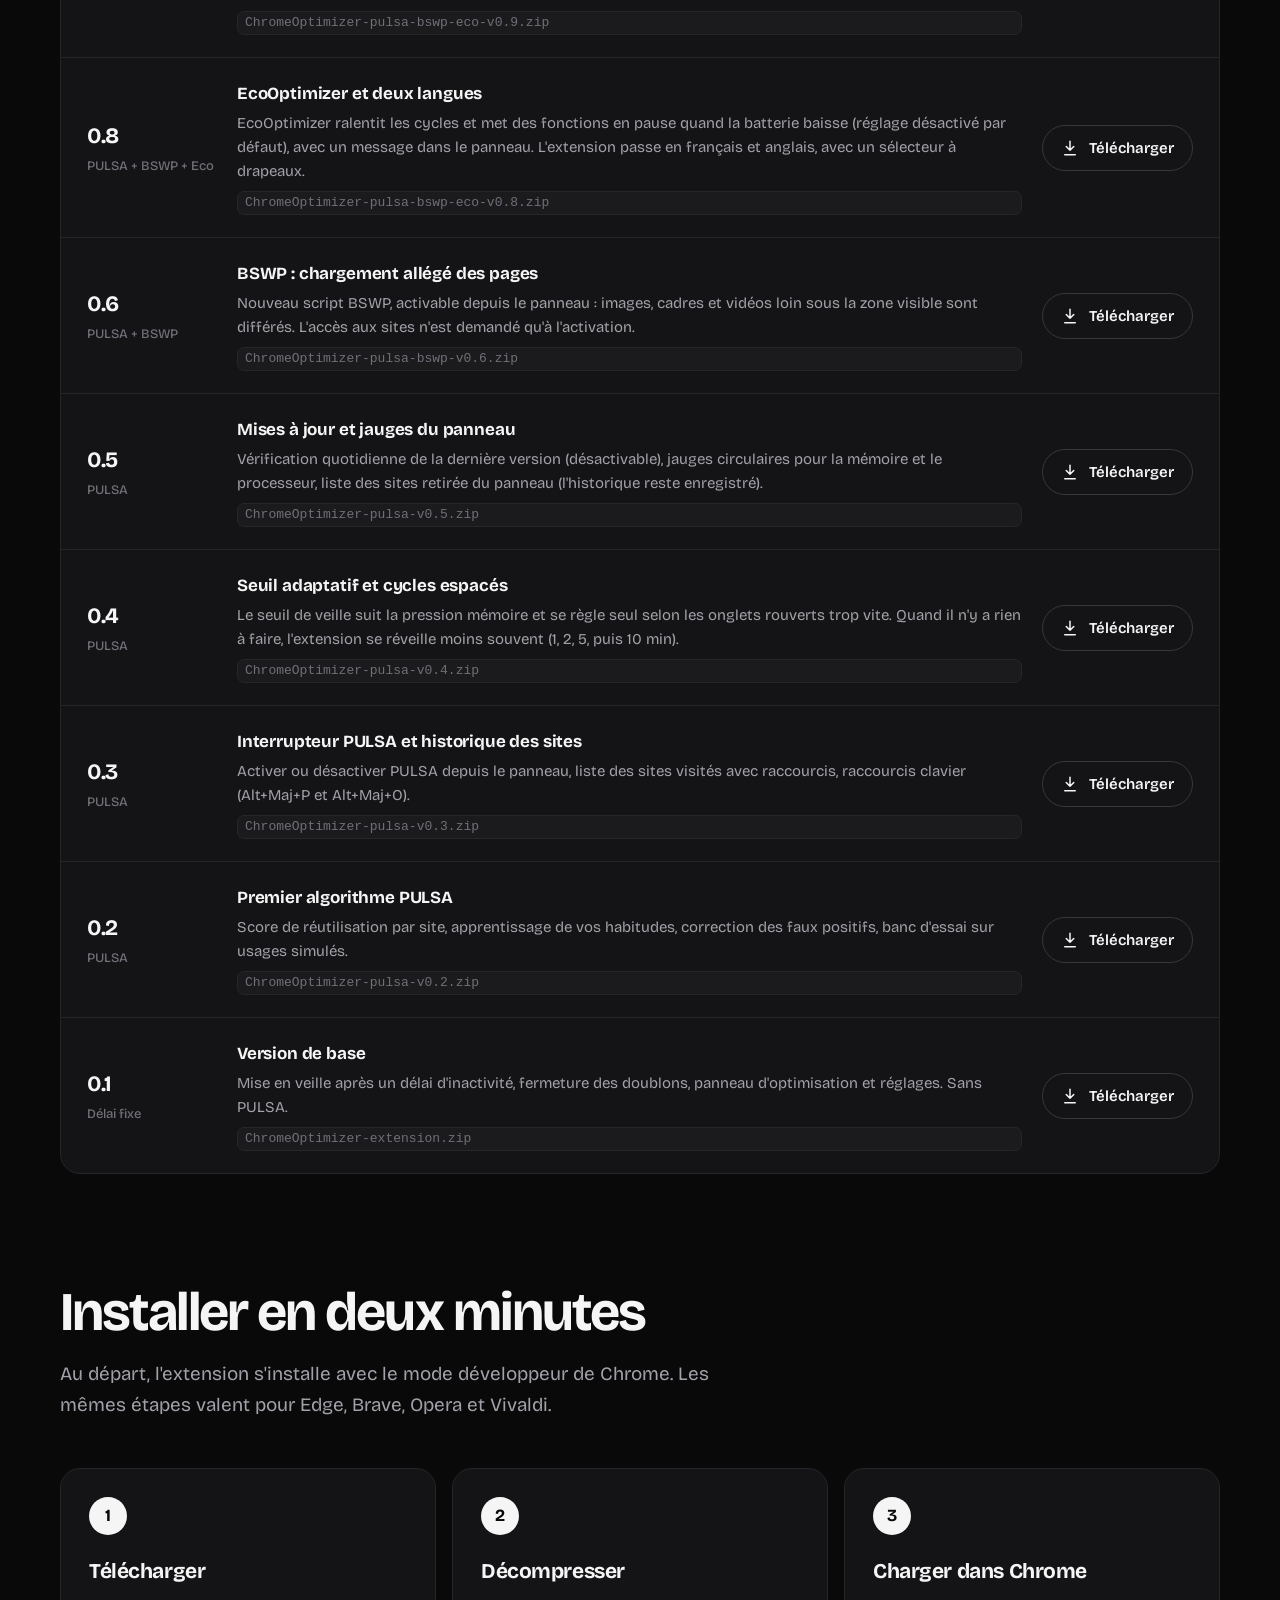
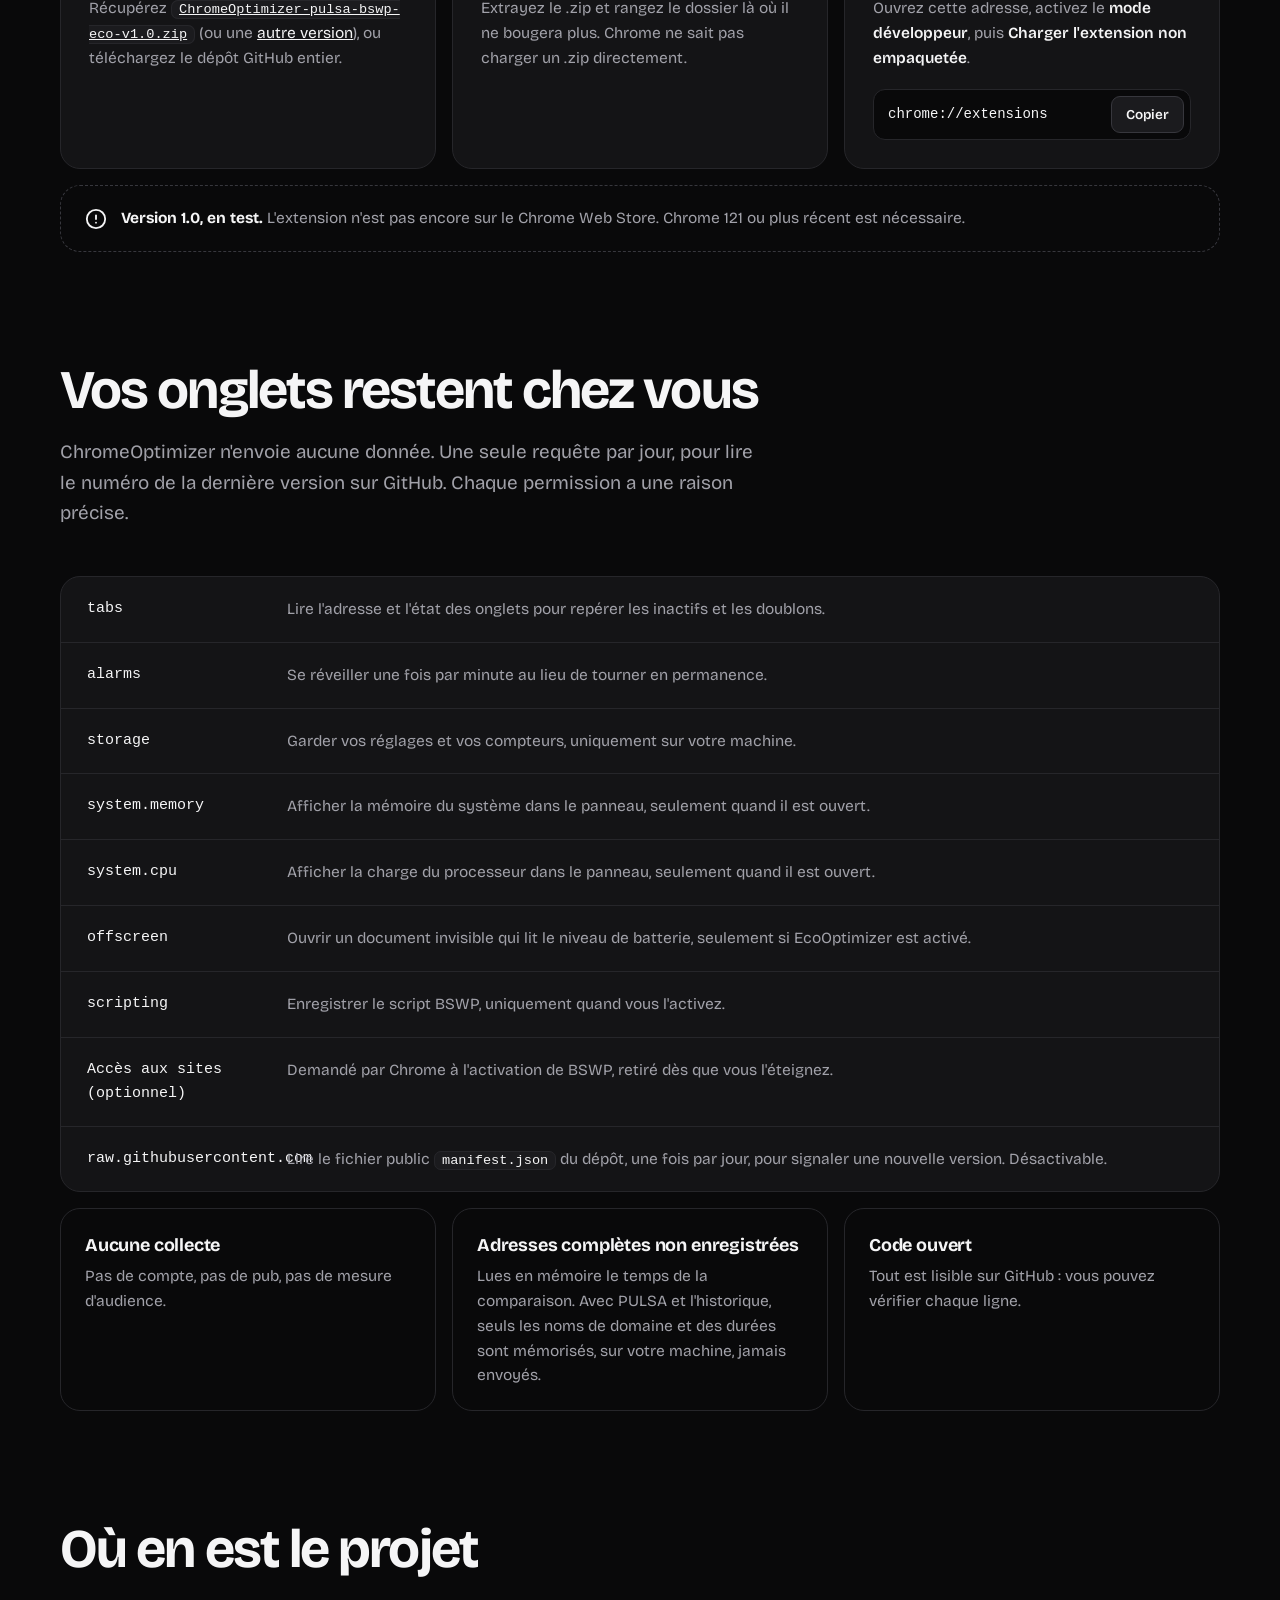
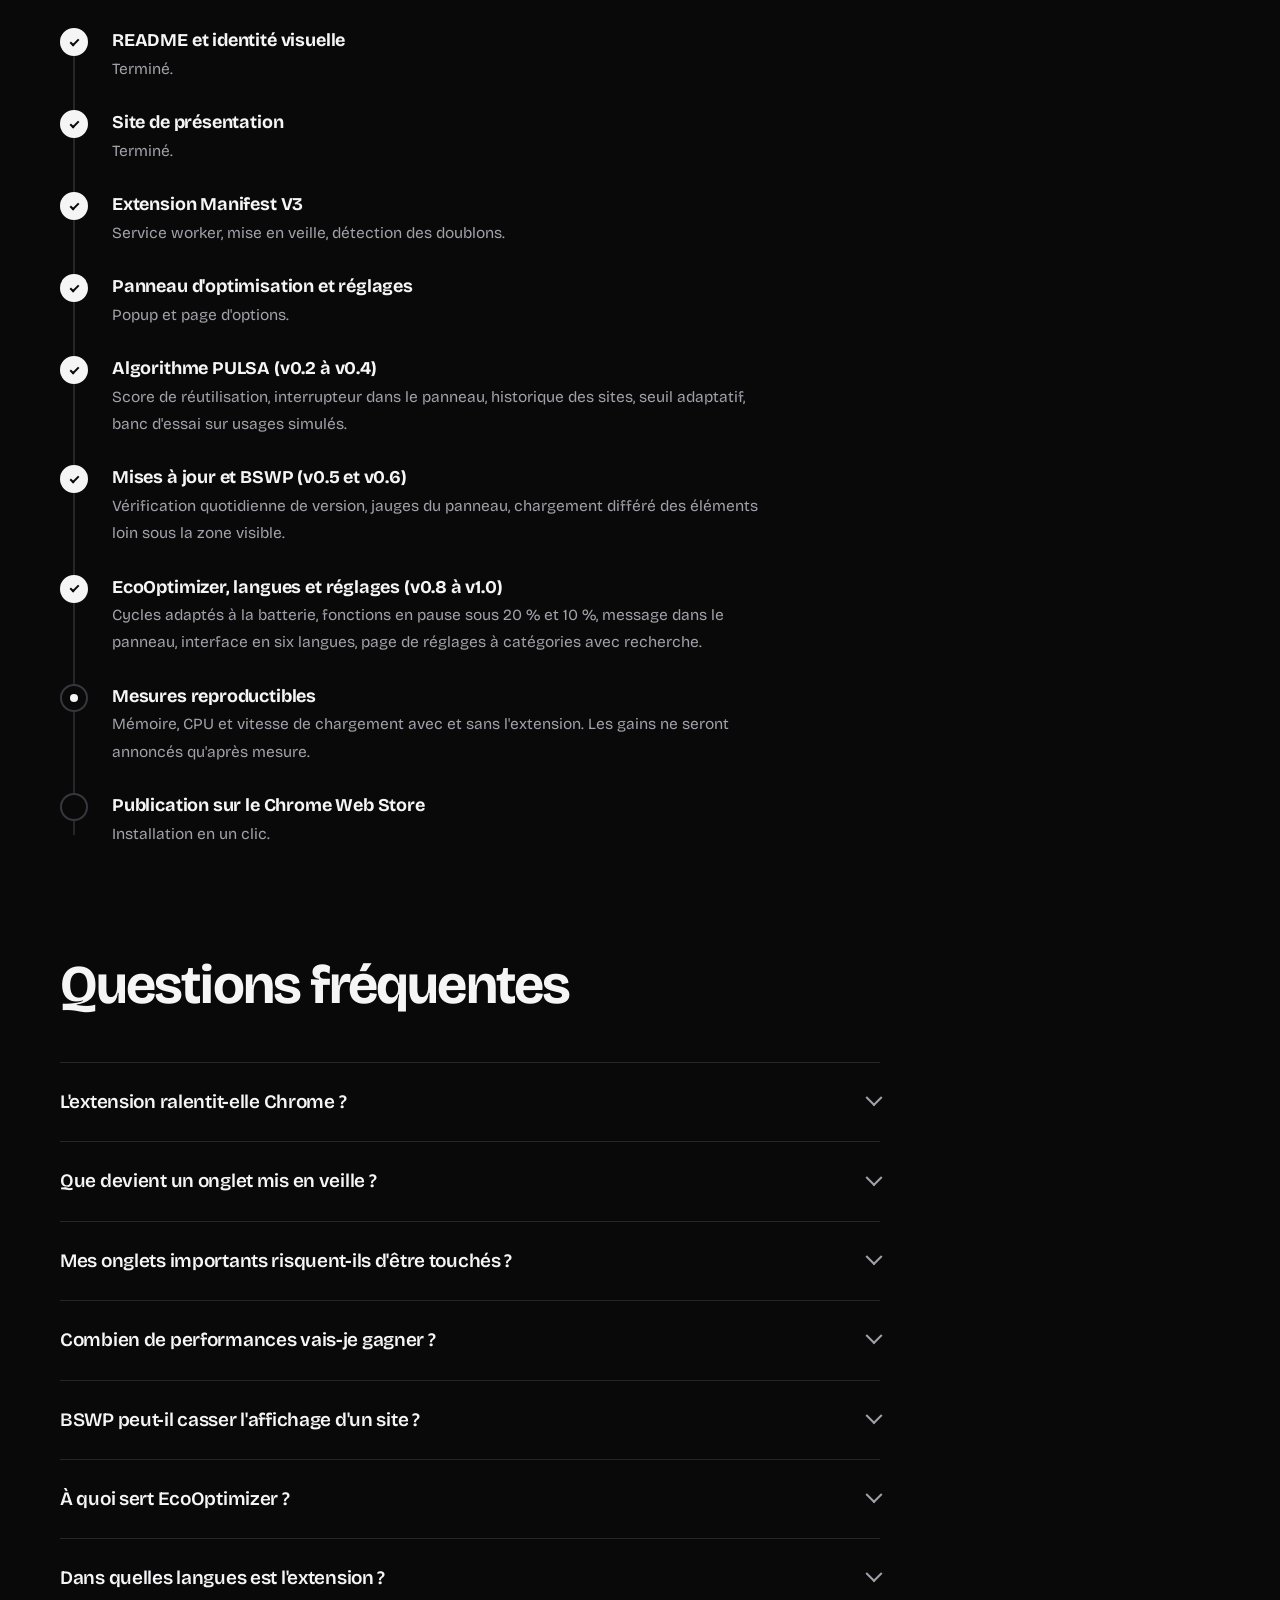
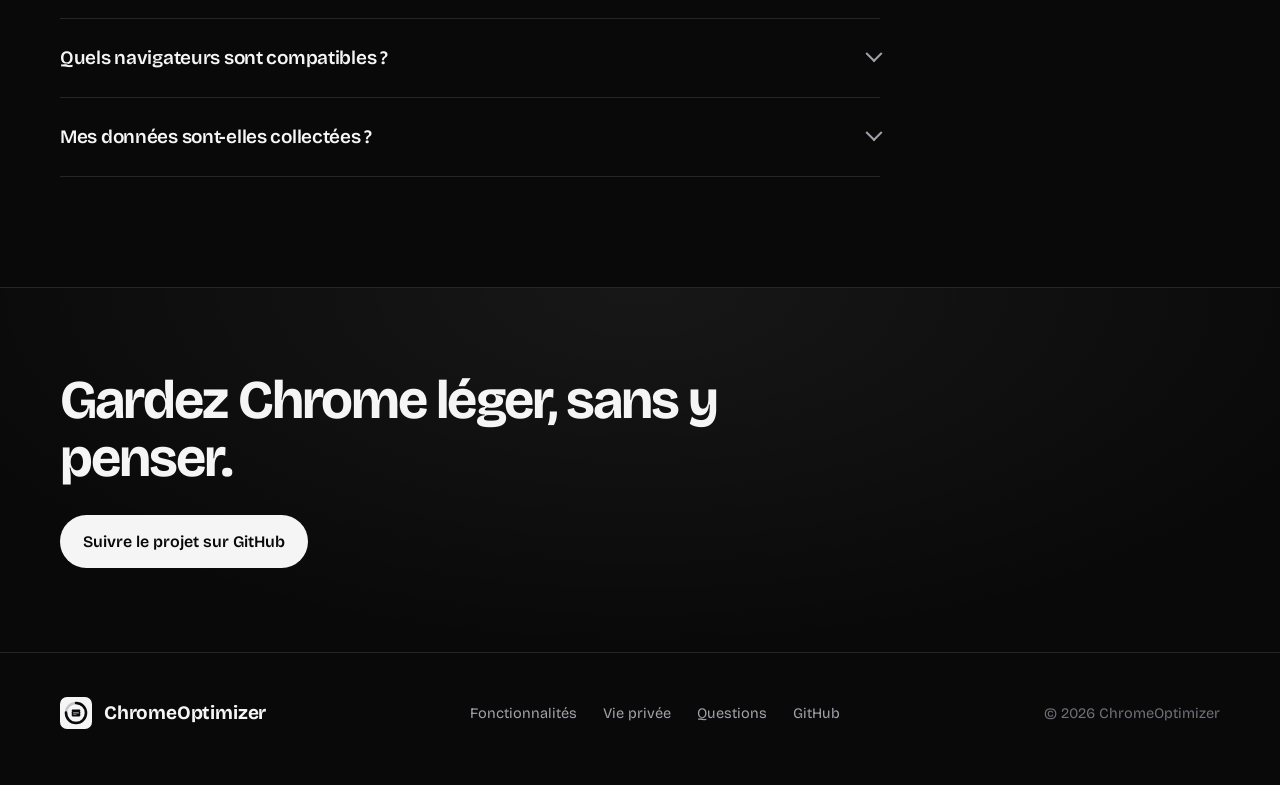
==== commit ae0b0656: "Update index.html" ====
--- a/index.html
+++ b/index.html
@@ -376,7 +376,7 @@
 <!-- HERO -->
 <div class="hero" id="top">
   <div class="wrap">
-    <span class="status in-up" style="--d:.05"><i></i>Version 0.9, en test</span>
+    <span class="status in-up" style="--d:.05"><i></i>Version 1.0, en test</span>
     <h1 aria-label="Chrome, sans le poids mort.">
       <span class="ln" aria-hidden="true"><span style="--i:0">Chrome, sans</span></span>
       <span class="ln" aria-hidden="true"><span style="--i:1">le poids mort.</span></span>
@@ -431,7 +431,7 @@
 <section id="nouveautes">
   <div class="wrap">
     <div class="sec-head">
-      <h2>Nouveautés des versions 0.8 et 0.9</h2>
+      <h2>Nouveautés des versions 0.8 à 1.0</h2>
       <p>L'extension ménage la batterie de votre ordinateur, et elle parle maintenant six langues : français, anglais, espagnol, allemand, chinois et russe.</p>
     </div>
     <div class="bento" data-anim>
@@ -574,13 +574,13 @@
         <p>PULSA (<i>Predictive Usage Scoring and Lifecycle Algorithm</i>) remplace le délai fixe par un score. Pour chaque onglet inactif, il estime la probabilité que vous le rouvriez dans l'heure, d'après vos habitudes sur ce site.</p>
       </div>
       <div class="pulsa-cta">
-        <a class="btn btn-primary" href="ChromeOptimizer-pulsa-bswp-eco-v0.9.zip" download>
+        <a class="btn btn-primary" href="ChromeOptimizer-pulsa-bswp-eco-v1.0.zip" download>
           <svg viewBox="0 0 24 24" fill="none" stroke="currentColor" stroke-width="2" stroke-linecap="round" stroke-linejoin="round" aria-hidden="true"><path d="M12 3v12M7 10l5 5 5-5M5 21h14"/></svg>
           Télécharger la dernière version
         </a>
         <a class="btn btn-ghost" href="#versions">Toutes les versions</a>
       </div>
-      <p class="pulsa-meta"><code>ChromeOptimizer-pulsa-bswp-eco-v0.9.zip</code>, la dernière version (PULSA, BSWP et EcoOptimizer). Installation décrite plus bas.</p>
+      <p class="pulsa-meta"><code>ChromeOptimizer-pulsa-bswp-eco-v1.0.zip</code>, la dernière version (PULSA, BSWP et EcoOptimizer). Installation décrite plus bas.</p>
     </div>
     <div>
       <ul class="plist">
@@ -609,13 +609,13 @@
         <p>BSWP (<i>Better Speed WebPage</i>) est un petit script qui accélère le chargement des pages en ne chargeant que le nécessaire. Les images, cadres et vidéos situés loin sous la zone visible attendent que vous descendiez, et la connexion est libérée pour le haut de la page.</p>
       </div>
       <div class="pulsa-cta">
-        <a class="btn btn-primary" href="ChromeOptimizer-pulsa-bswp-eco-v0.9.zip" download>
+        <a class="btn btn-primary" href="ChromeOptimizer-pulsa-bswp-eco-v1.0.zip" download>
           <svg viewBox="0 0 24 24" fill="none" stroke="currentColor" stroke-width="2" stroke-linecap="round" stroke-linejoin="round" aria-hidden="true"><path d="M12 3v12M7 10l5 5 5-5M5 21h14"/></svg>
           Télécharger la version avec BSWP
         </a>
         <a class="btn btn-ghost" href="#versions">Toutes les versions</a>
       </div>
-      <p class="pulsa-meta"><code>ChromeOptimizer-pulsa-bswp-eco-v0.9.zip</code>, avec BSWP. BSWP est éteint par défaut : il s'active d'un interrupteur dans le panneau.</p>
+      <p class="pulsa-meta"><code>ChromeOptimizer-pulsa-bswp-eco-v1.0.zip</code>, avec BSWP. BSWP est éteint par défaut : il s'active d'un interrupteur dans le panneau.</p>
     </div>
     <div>
       <ul class="plist">
@@ -644,10 +644,10 @@
         <p>Sur batterie, EcoOptimizer adapte le rythme de l'extension au niveau restant : les cycles de vérification s'espacent par paliers, et quelques fonctions annexes se mettent en pause quand la charge devient critique. Il se règle uniquement depuis la page des réglages.</p>
       </div>
       <div class="pulsa-cta">
-        <a class="btn btn-primary" href="ChromeOptimizer-pulsa-bswp-eco-v0.9.zip" download><svg viewBox="0 0 24 24" fill="none" stroke="currentColor" stroke-width="2" stroke-linecap="round" stroke-linejoin="round" aria-hidden="true"><path d="M12 3v12M7 10l5 5 5-5M5 21h14"/></svg>Télécharger la version 0.9</a>
+        <a class="btn btn-primary" href="ChromeOptimizer-pulsa-bswp-eco-v1.0.zip" download><svg viewBox="0 0 24 24" fill="none" stroke="currentColor" stroke-width="2" stroke-linecap="round" stroke-linejoin="round" aria-hidden="true"><path d="M12 3v12M7 10l5 5 5-5M5 21h14"/></svg>Télécharger la version 1.0</a>
         <a class="btn btn-ghost" href="#versions">Toutes les versions</a>
       </div>
-      <p class="pulsa-meta"><code>ChromeOptimizer-pulsa-bswp-eco-v0.9.zip</code>. EcoOptimizer est éteint par défaut : choisissez « Activé » dans les réglages.</p>
+      <p class="pulsa-meta"><code>ChromeOptimizer-pulsa-bswp-eco-v1.0.zip</code>. EcoOptimizer est éteint par défaut : choisissez « Activé » dans les réglages.</p>
     </div>
     <div>
       <ul class="plist">
@@ -683,11 +683,18 @@
     </div>
     <ul class="versions">
       <li class="ver">
+        <div class="ver-n">1.0<small>PULSA + BSWP + Eco</small></div>
+        <div class="ver-t"><b>Réglages réorganisés <span class="tag">Dernière</span></b>
+          <span>La page des réglages passe à la façon des Paramètres Windows : catégories, sous-parties, barre de recherche et interrupteurs. Un bouton « Nous soutenir sur GitHub » est ajouté dans « À propos ».</span>
+          <code class="ver-file">ChromeOptimizer-pulsa-bswp-eco-v1.0.zip</code></div>
+        <a class="btn btn-primary" href="ChromeOptimizer-pulsa-bswp-eco-v1.0.zip" download><svg viewBox="0 0 24 24" fill="none" stroke="currentColor" stroke-width="2" stroke-linecap="round" stroke-linejoin="round" aria-hidden="true"><path d="M12 3v12M7 10l5 5 5-5M5 21h14"/></svg>Télécharger</a>
+      </li>
+      <li class="ver">
         <div class="ver-n">0.9<small>PULSA + BSWP + Eco</small></div>
-        <div class="ver-t"><b>Quatre nouvelles langues <span class="tag">Dernière</span></b>
+        <div class="ver-t"><b>Quatre nouvelles langues</b>
           <span>L'extension s'enrichit de l'espagnol, de l'allemand, du chinois et du russe, en plus du français et de l'anglais. Le sélecteur à drapeaux propose les six langues, les pluriels sont gérés pour chacune (trois formes en russe), et la langue du navigateur est choisie au premier lancement quand elle est disponible.</span>
           <code class="ver-file">ChromeOptimizer-pulsa-bswp-eco-v0.9.zip</code></div>
-        <a class="btn btn-primary" href="ChromeOptimizer-pulsa-bswp-eco-v0.9.zip" download><svg viewBox="0 0 24 24" fill="none" stroke="currentColor" stroke-width="2" stroke-linecap="round" stroke-linejoin="round" aria-hidden="true"><path d="M12 3v12M7 10l5 5 5-5M5 21h14"/></svg>Télécharger</a>
+        <a class="btn btn-ghost" href="ChromeOptimizer-pulsa-bswp-eco-v0.9.zip" download><svg viewBox="0 0 24 24" fill="none" stroke="currentColor" stroke-width="2" stroke-linecap="round" stroke-linejoin="round" aria-hidden="true"><path d="M12 3v12M7 10l5 5 5-5M5 21h14"/></svg>Télécharger</a>
       </li>
       <li class="ver">
         <div class="ver-n">0.8<small>PULSA + BSWP + Eco</small></div>
@@ -752,7 +759,7 @@
     <div class="steps">
       <div class="step">
         <h3>Télécharger</h3>
-        <p>Récupérez <a href="ChromeOptimizer-pulsa-bswp-eco-v0.9.zip" style="color:var(--text)"><code>ChromeOptimizer-pulsa-bswp-eco-v0.9.zip</code></a> (ou une <a href="#versions" style="color:var(--text)">autre version</a>), ou téléchargez le dépôt GitHub entier.</p>
+        <p>Récupérez <a href="ChromeOptimizer-pulsa-bswp-eco-v1.0.zip" style="color:var(--text)"><code>ChromeOptimizer-pulsa-bswp-eco-v1.0.zip</code></a> (ou une <a href="#versions" style="color:var(--text)">autre version</a>), ou téléchargez le dépôt GitHub entier.</p>
       </div>
       <div class="step">
         <h3>Décompresser</h3>
@@ -766,7 +773,7 @@
     </div>
     <div class="callout">
       <svg viewBox="0 0 24 24" fill="none" stroke="currentColor" stroke-width="2" stroke-linecap="round" stroke-linejoin="round" aria-hidden="true"><circle cx="12" cy="12" r="10"/><path d="M12 8v4M12 16h.01"/></svg>
-      <div><b>Version 0.9, en test.</b> L'extension n'est pas encore sur le Chrome Web Store. Chrome 121 ou plus récent est nécessaire.</div>
+      <div><b>Version 1.0, en test.</b> L'extension n'est pas encore sur le Chrome Web Store. Chrome 121 ou plus récent est nécessaire.</div>
     </div>
   </div>
 </section>
@@ -810,7 +817,7 @@
       <li class="done"><i></i><b>Panneau d'optimisation et réglages</b><span>Popup et page d'options.</span></li>
       <li class="done"><i></i><b>Algorithme PULSA (v0.2 à v0.4)</b><span>Score de réutilisation, interrupteur dans le panneau, historique des sites, seuil adaptatif, banc d'essai sur usages simulés.</span></li>
       <li class="done"><i></i><b>Mises à jour et BSWP (v0.5 et v0.6)</b><span>Vérification quotidienne de version, jauges du panneau, chargement différé des éléments loin sous la zone visible.</span></li>
-      <li class="done"><i></i><b>EcoOptimizer et langues (v0.8 et v0.9)</b><span>Cycles adaptés à la batterie, fonctions en pause sous 20 % et 10 %, message dans le panneau, interface en français, anglais, espagnol, allemand, chinois et russe.</span></li>
+      <li class="done"><i></i><b>EcoOptimizer, langues et réglages (v0.8 à v1.0)</b><span>Cycles adaptés à la batterie, fonctions en pause sous 20 % et 10 %, message dans le panneau, interface en six langues, page de réglages à catégories avec recherche.</span></li>
       <li class="now"><i></i><b>Mesures reproductibles</b><span>Mémoire, CPU et vitesse de chargement avec et sans l'extension. Les gains ne seront annoncés qu'après mesure.</span></li>
       <li><i></i><b>Publication sur le Chrome Web Store</b><span>Installation en un clic.</span></li>
     </ol>
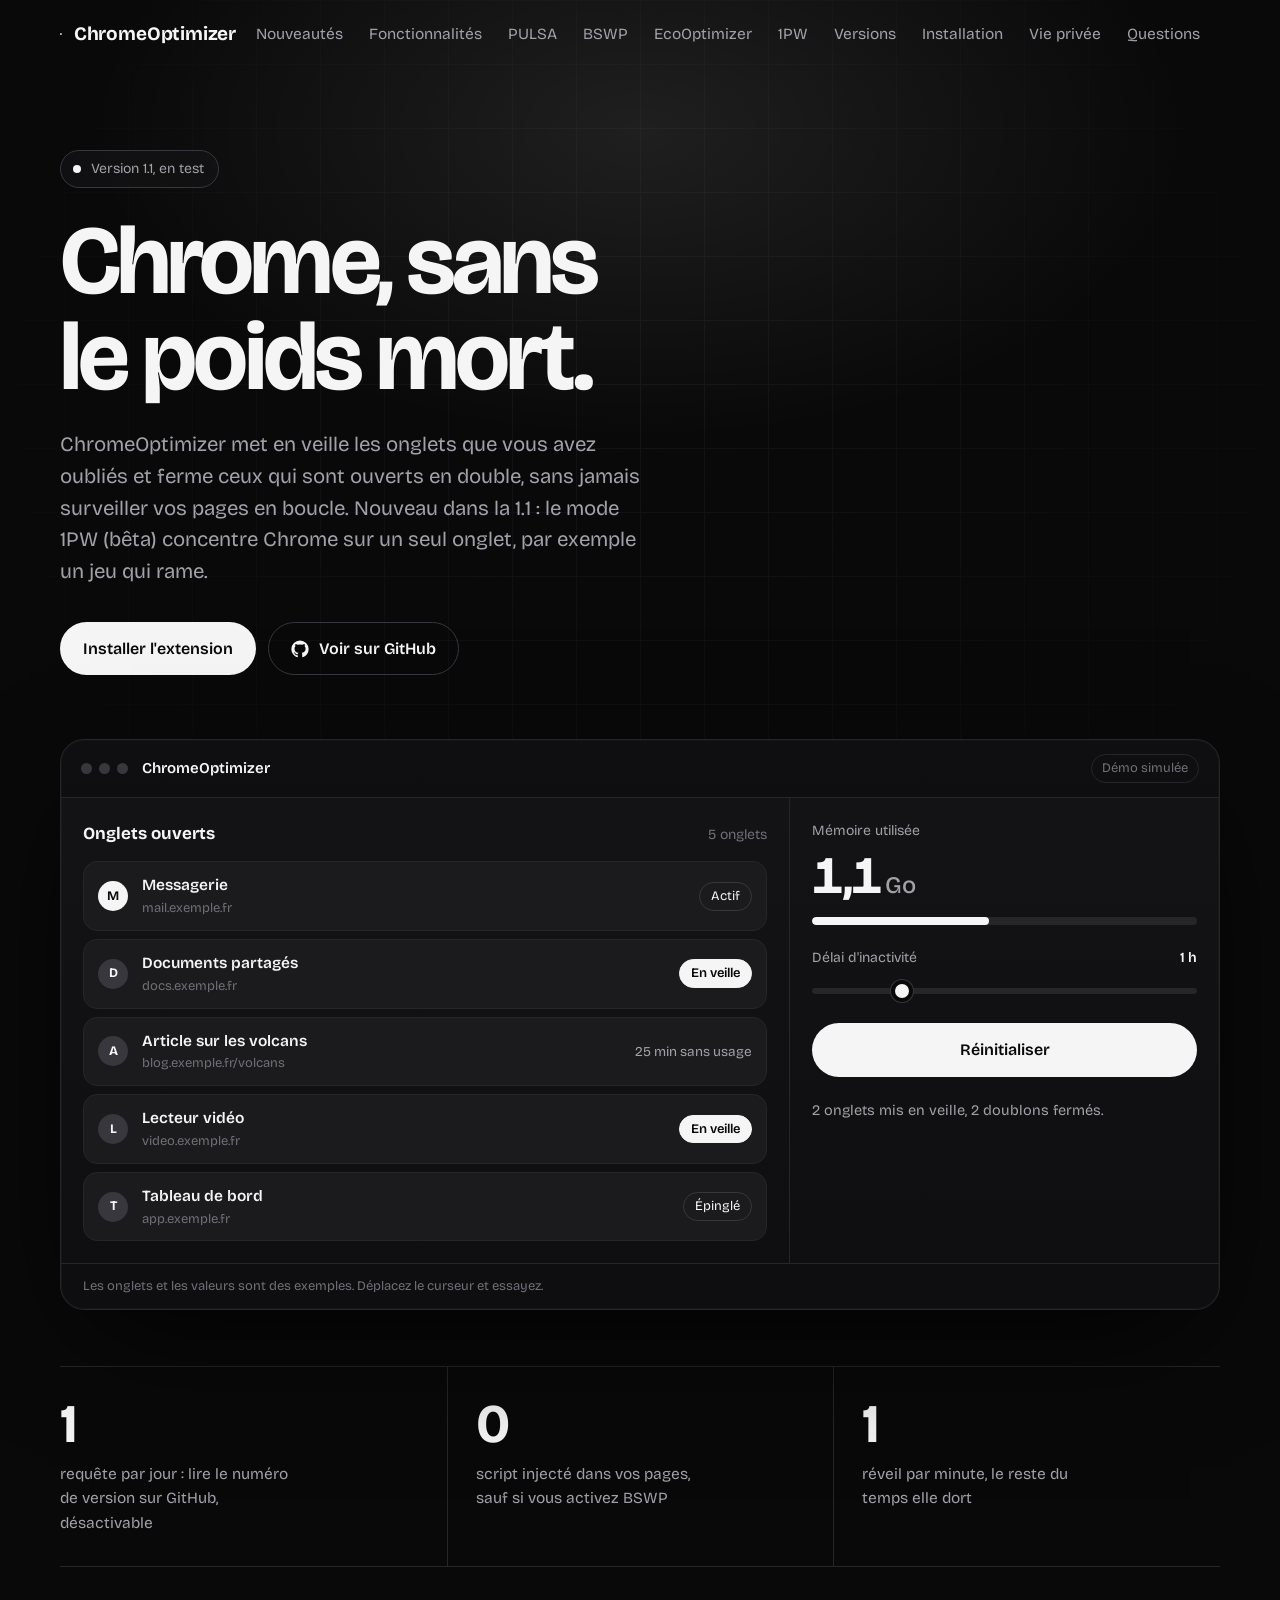
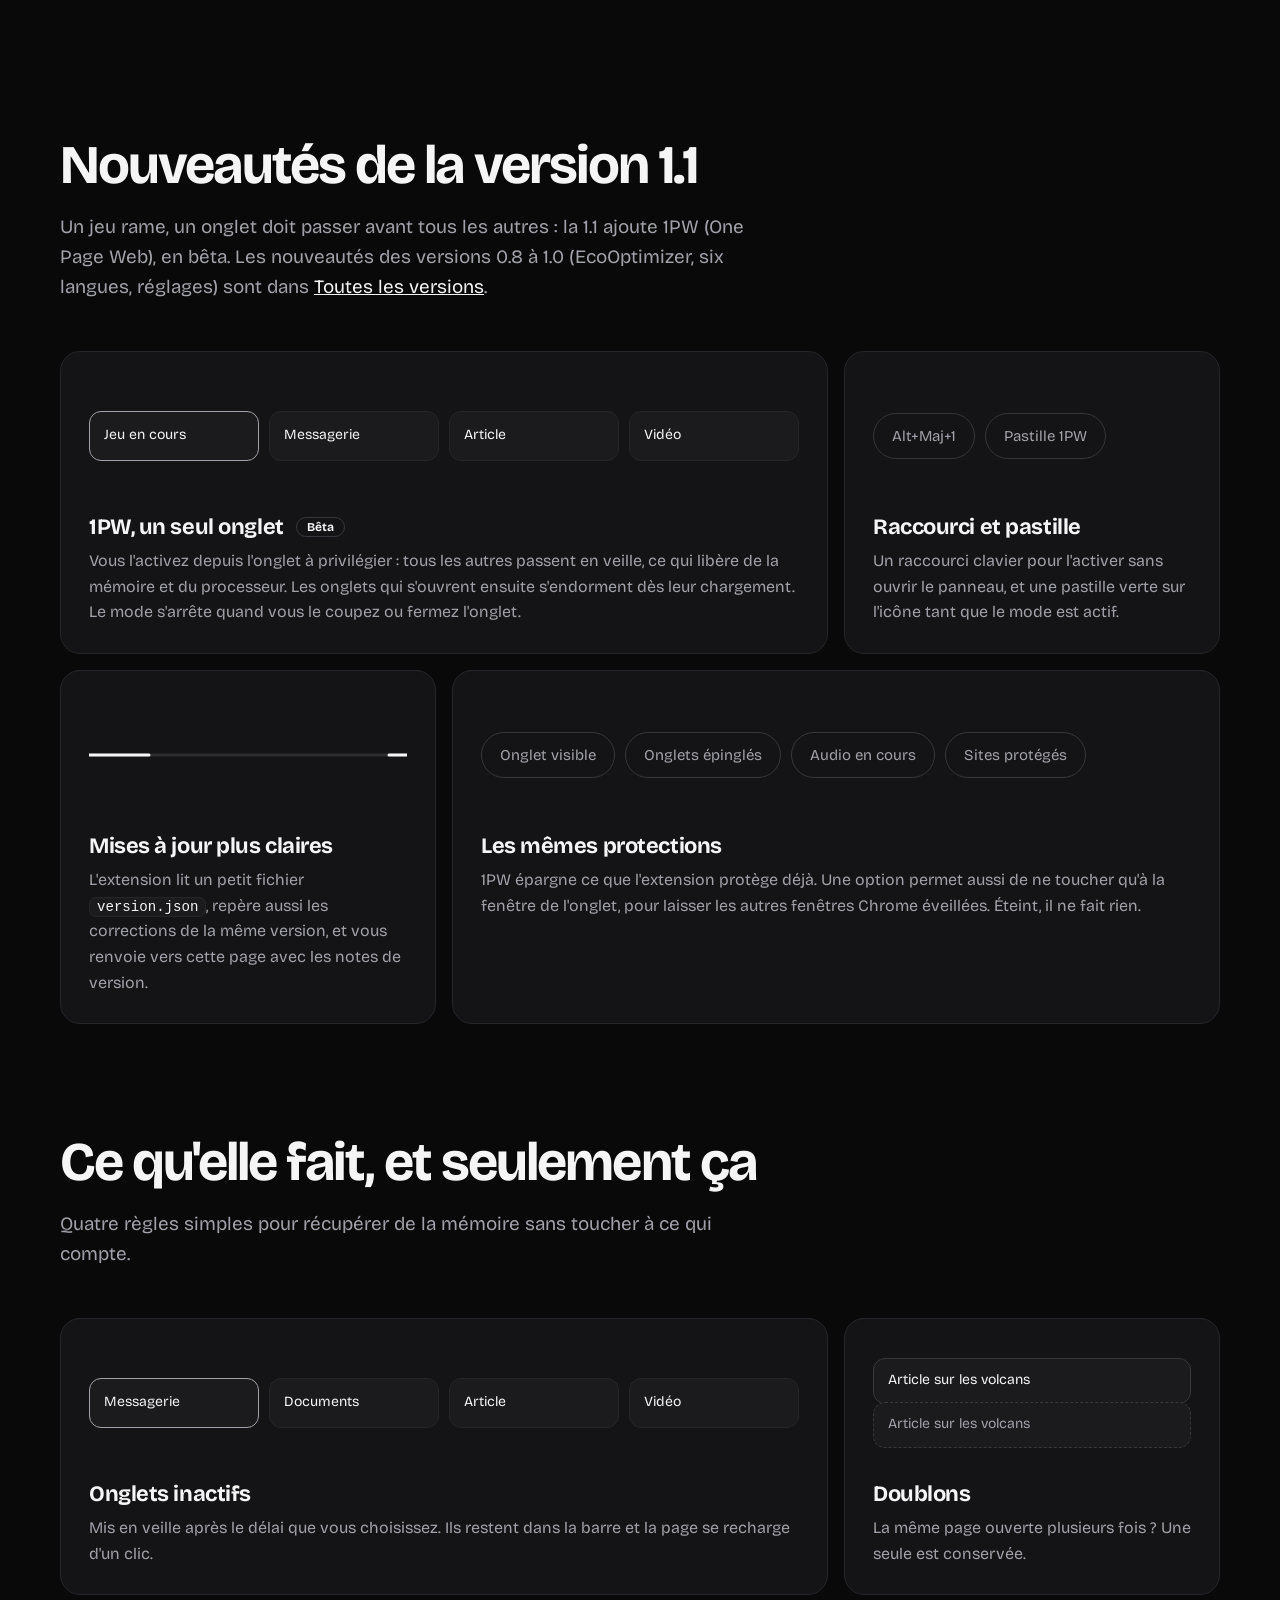
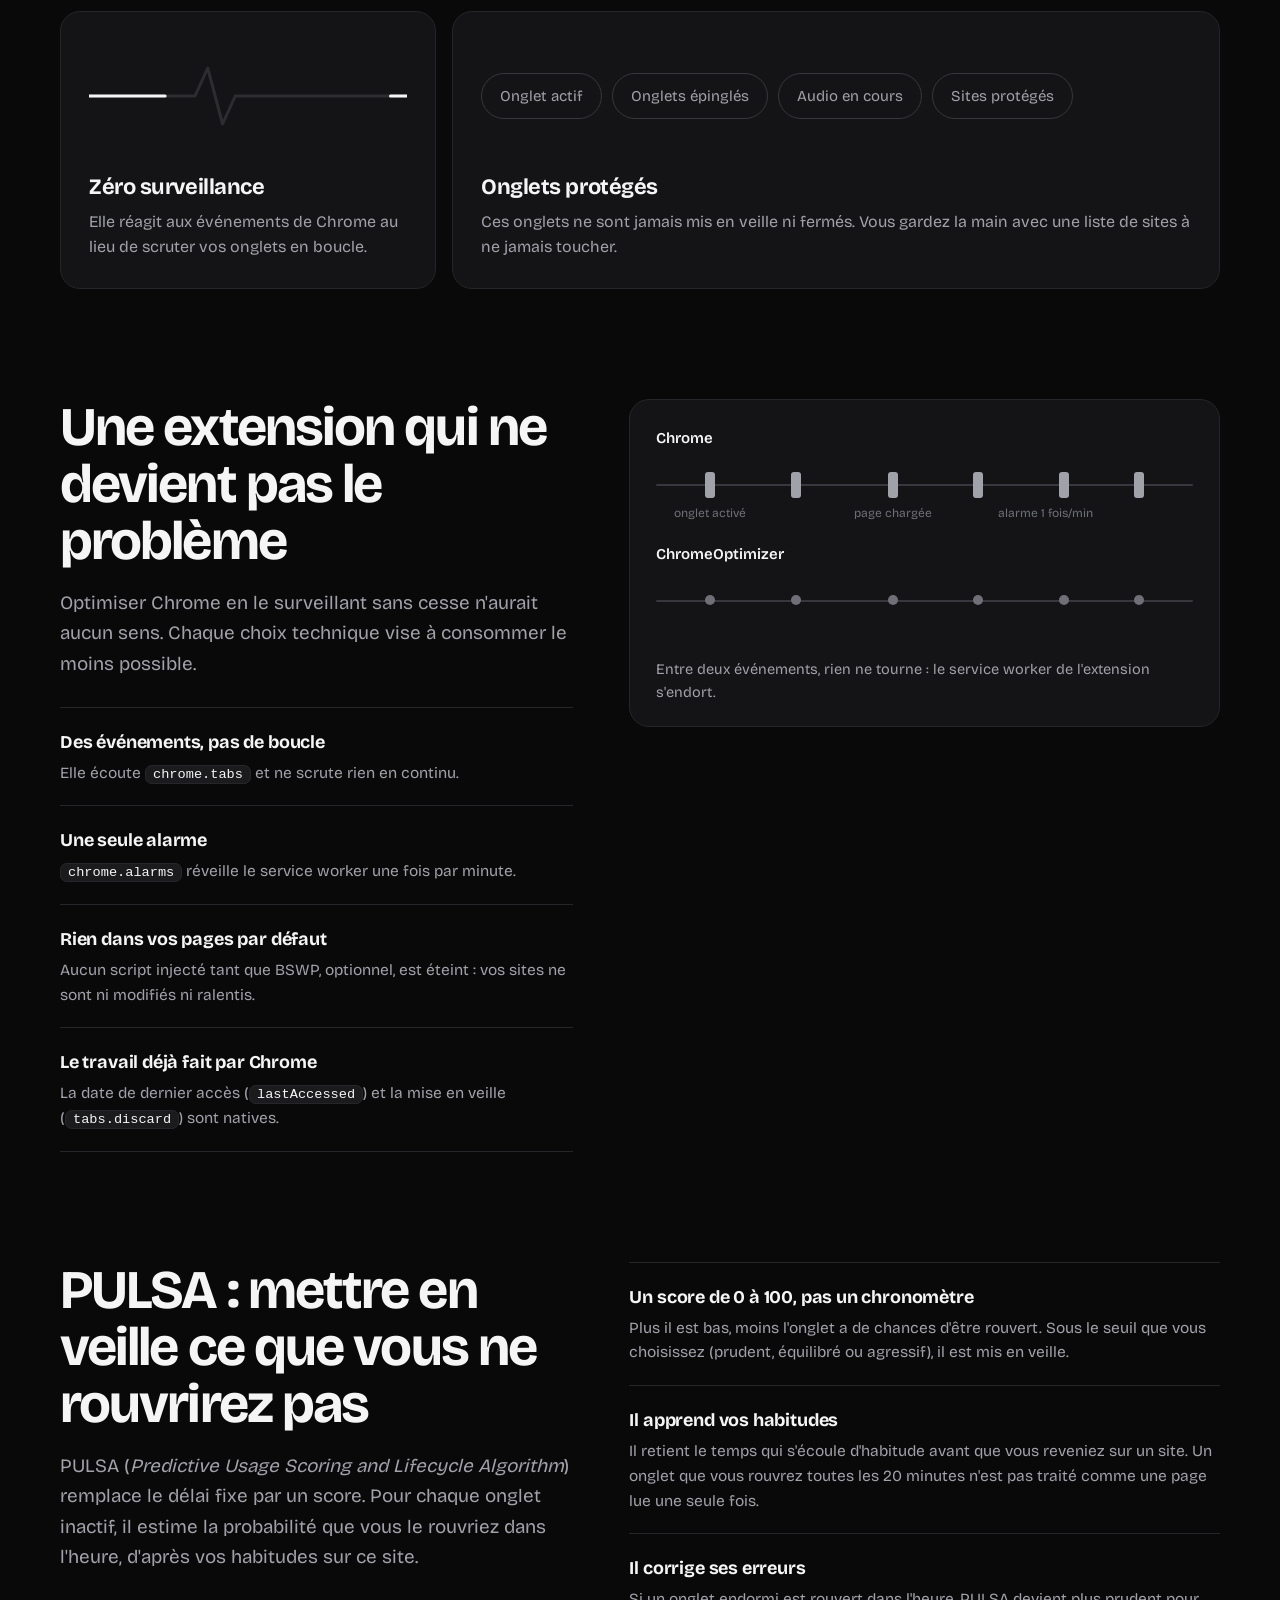
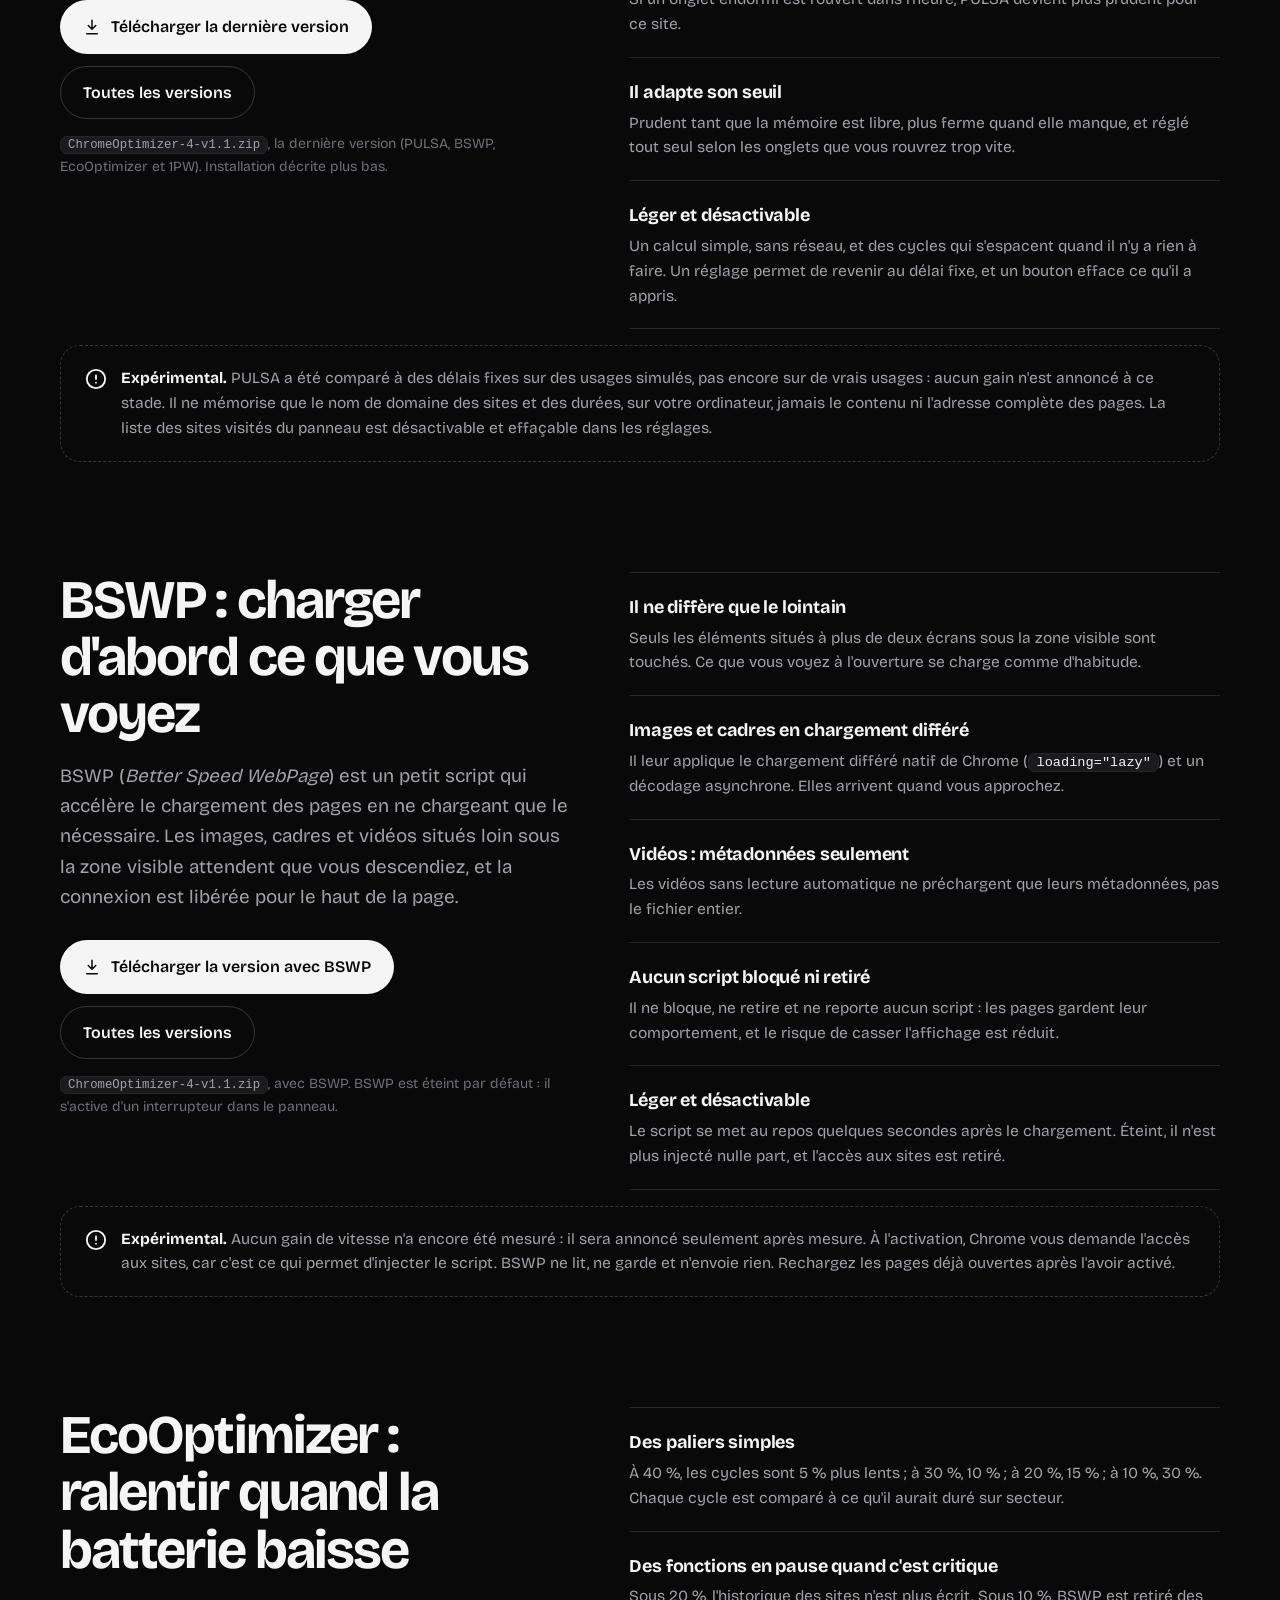
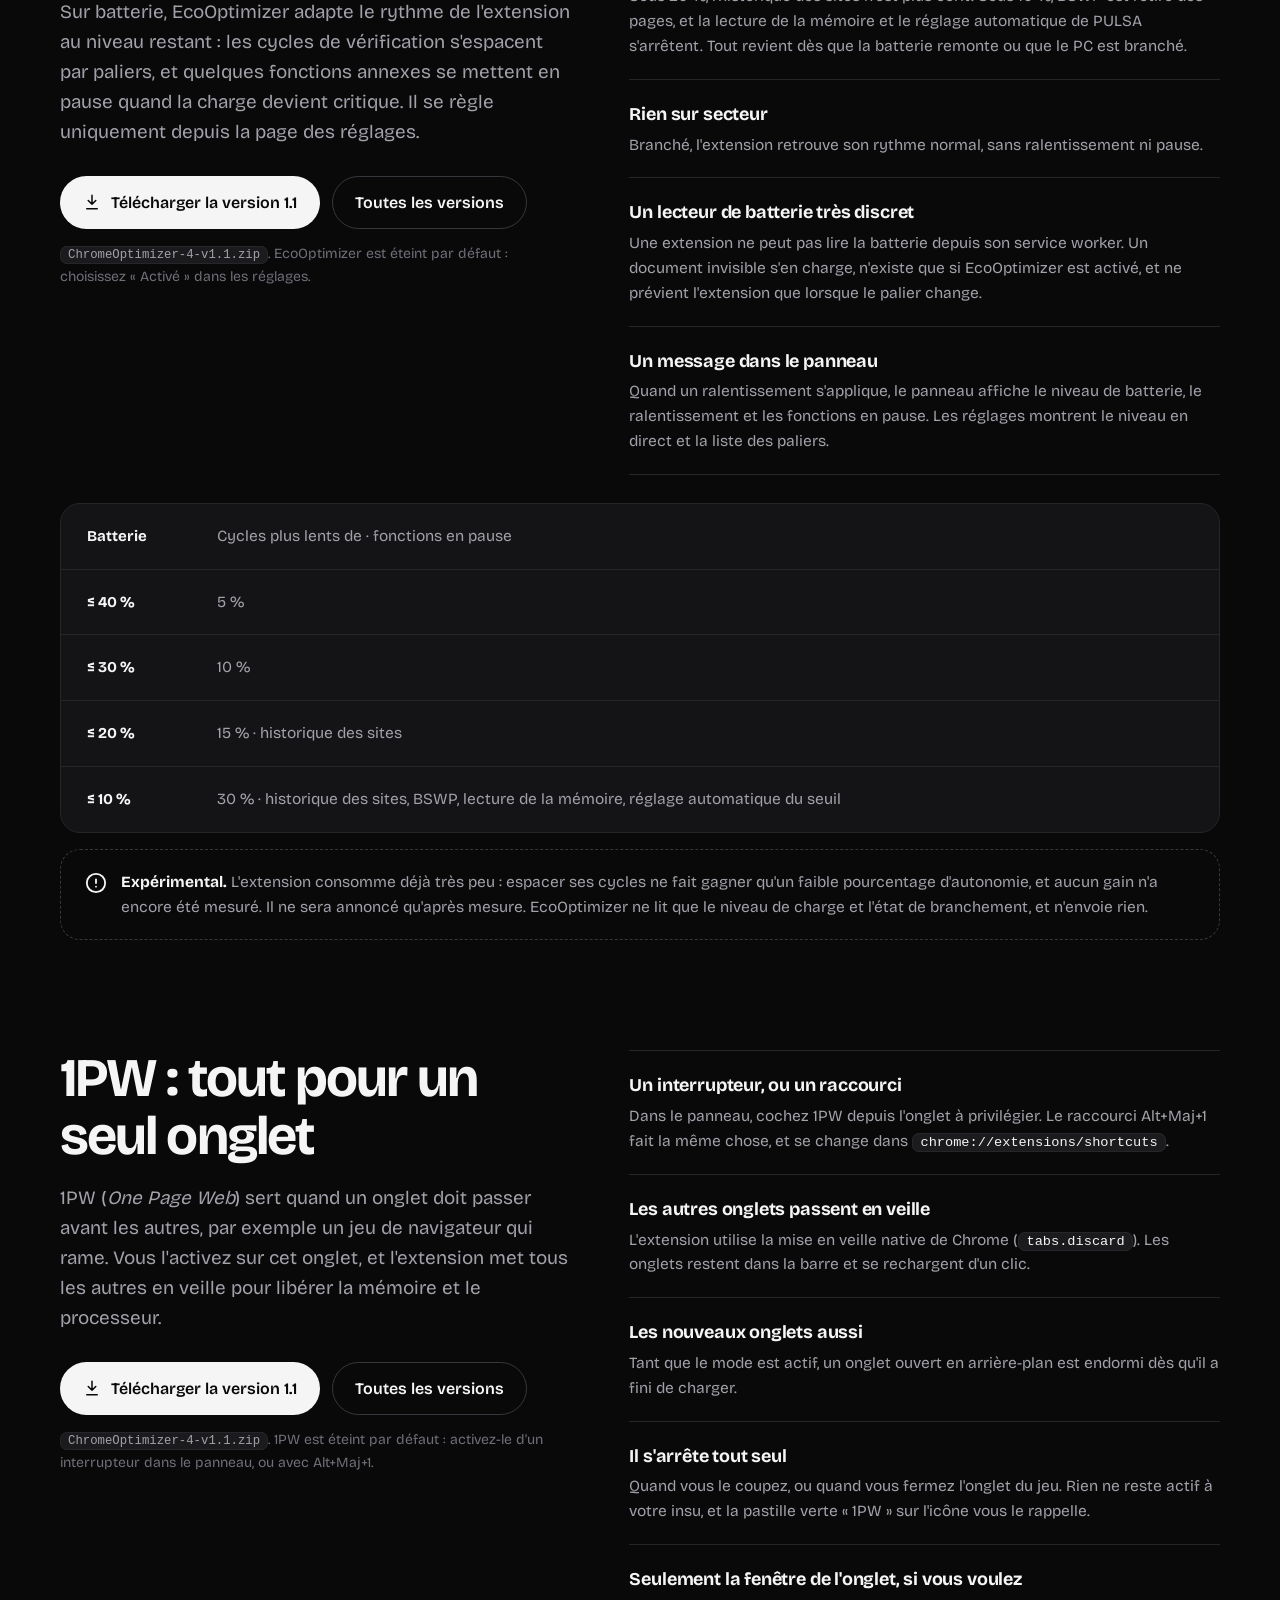
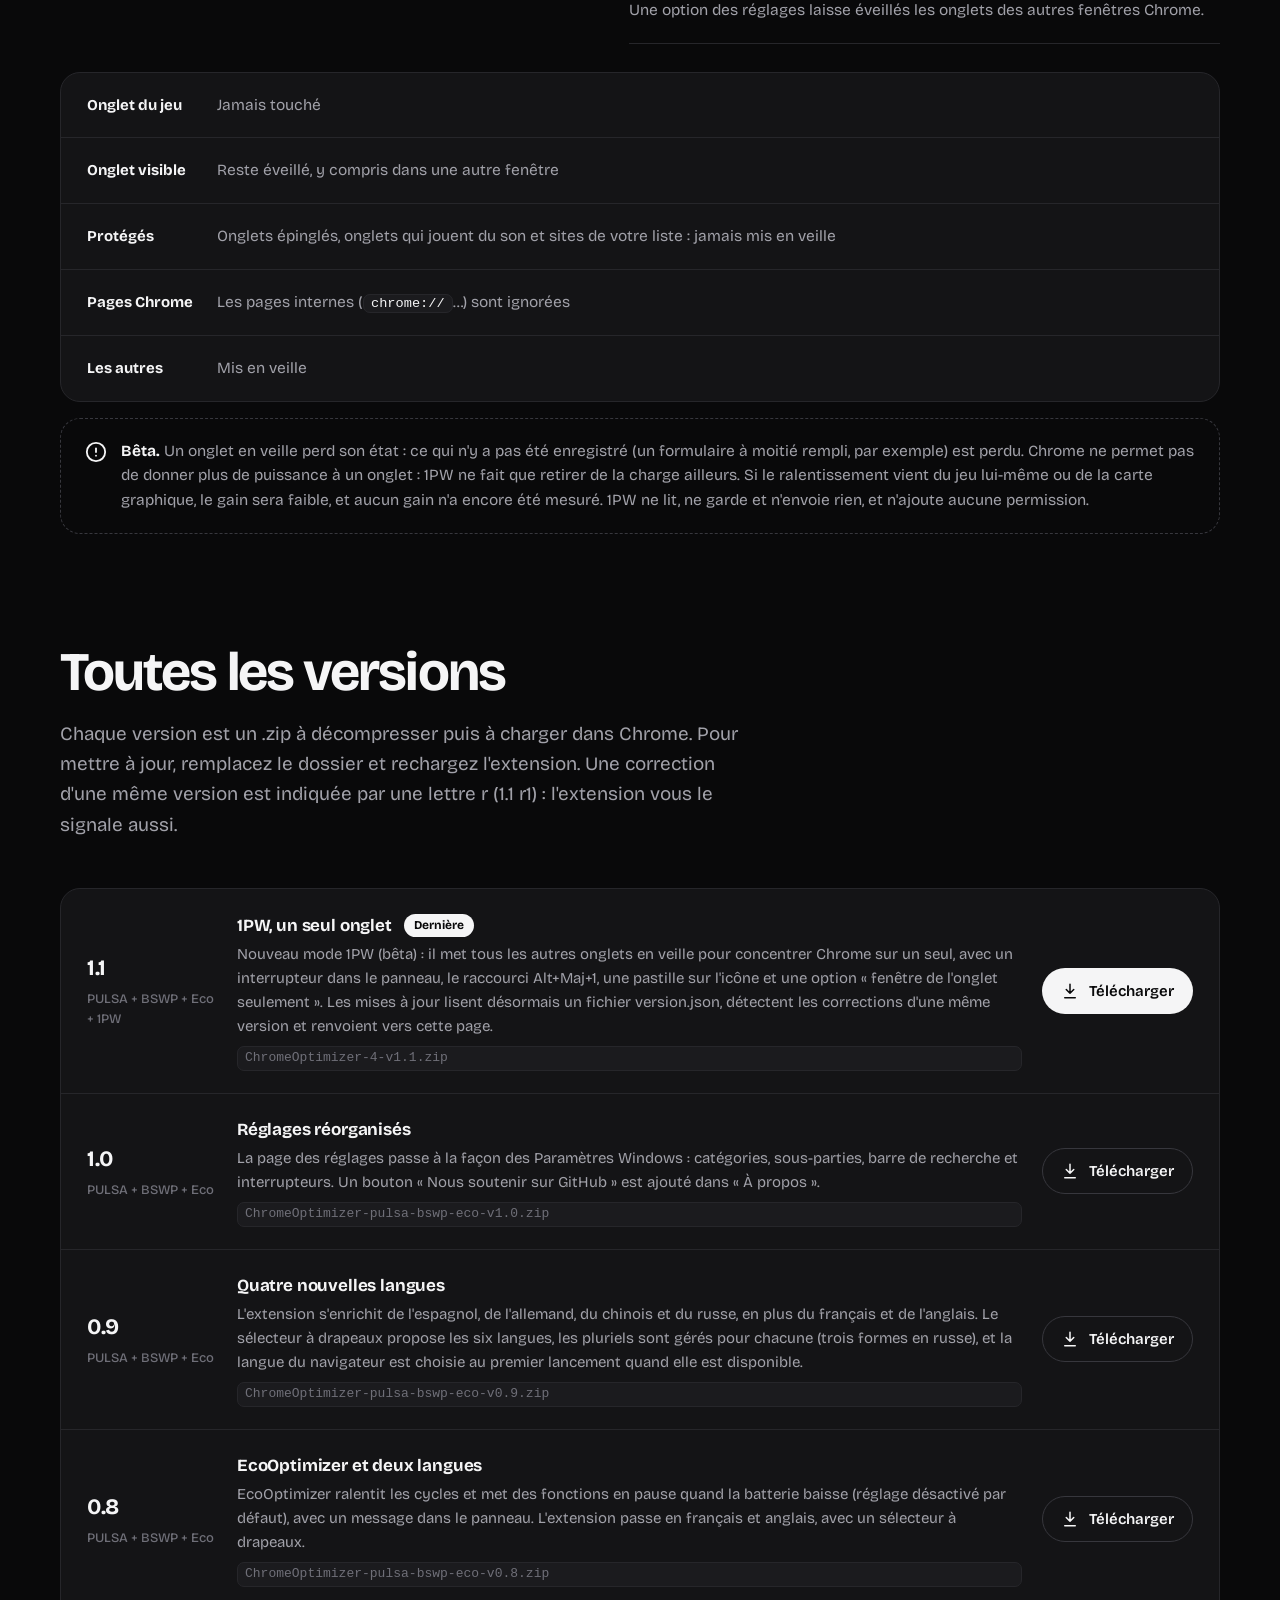
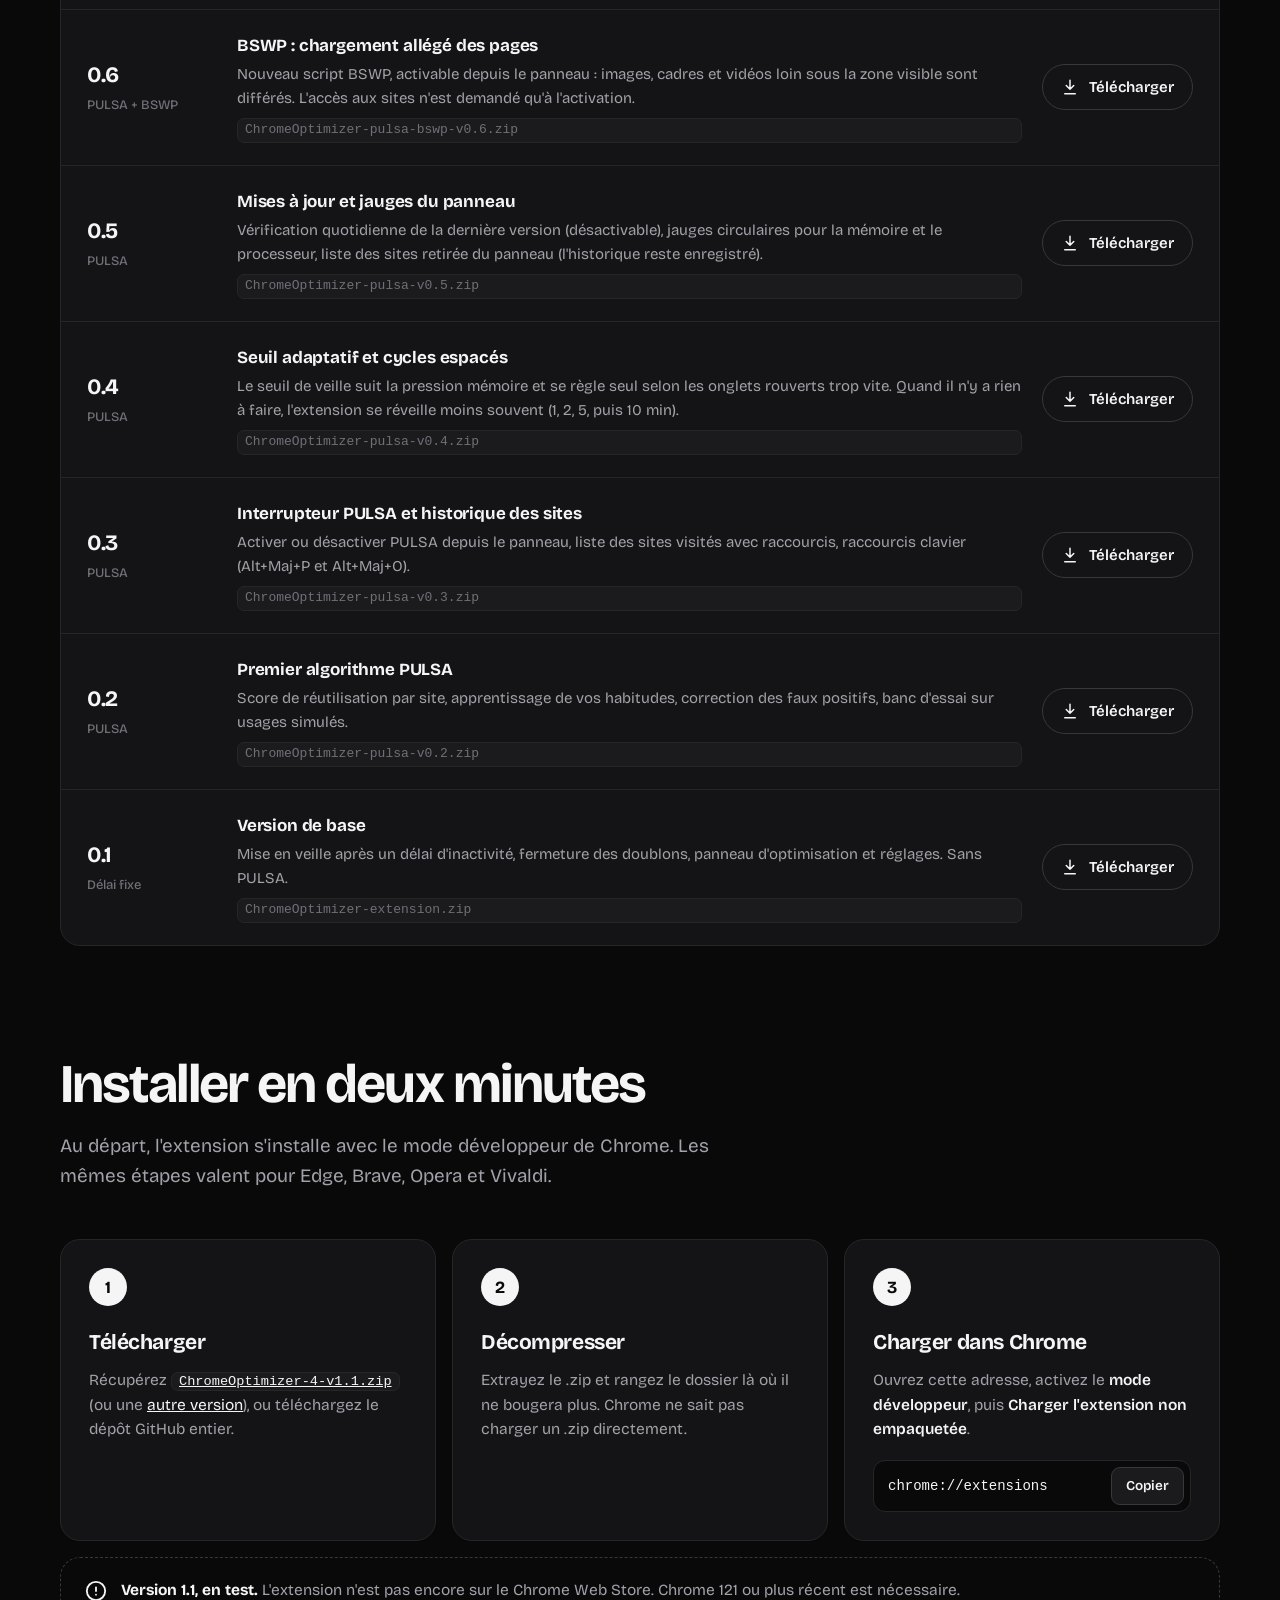
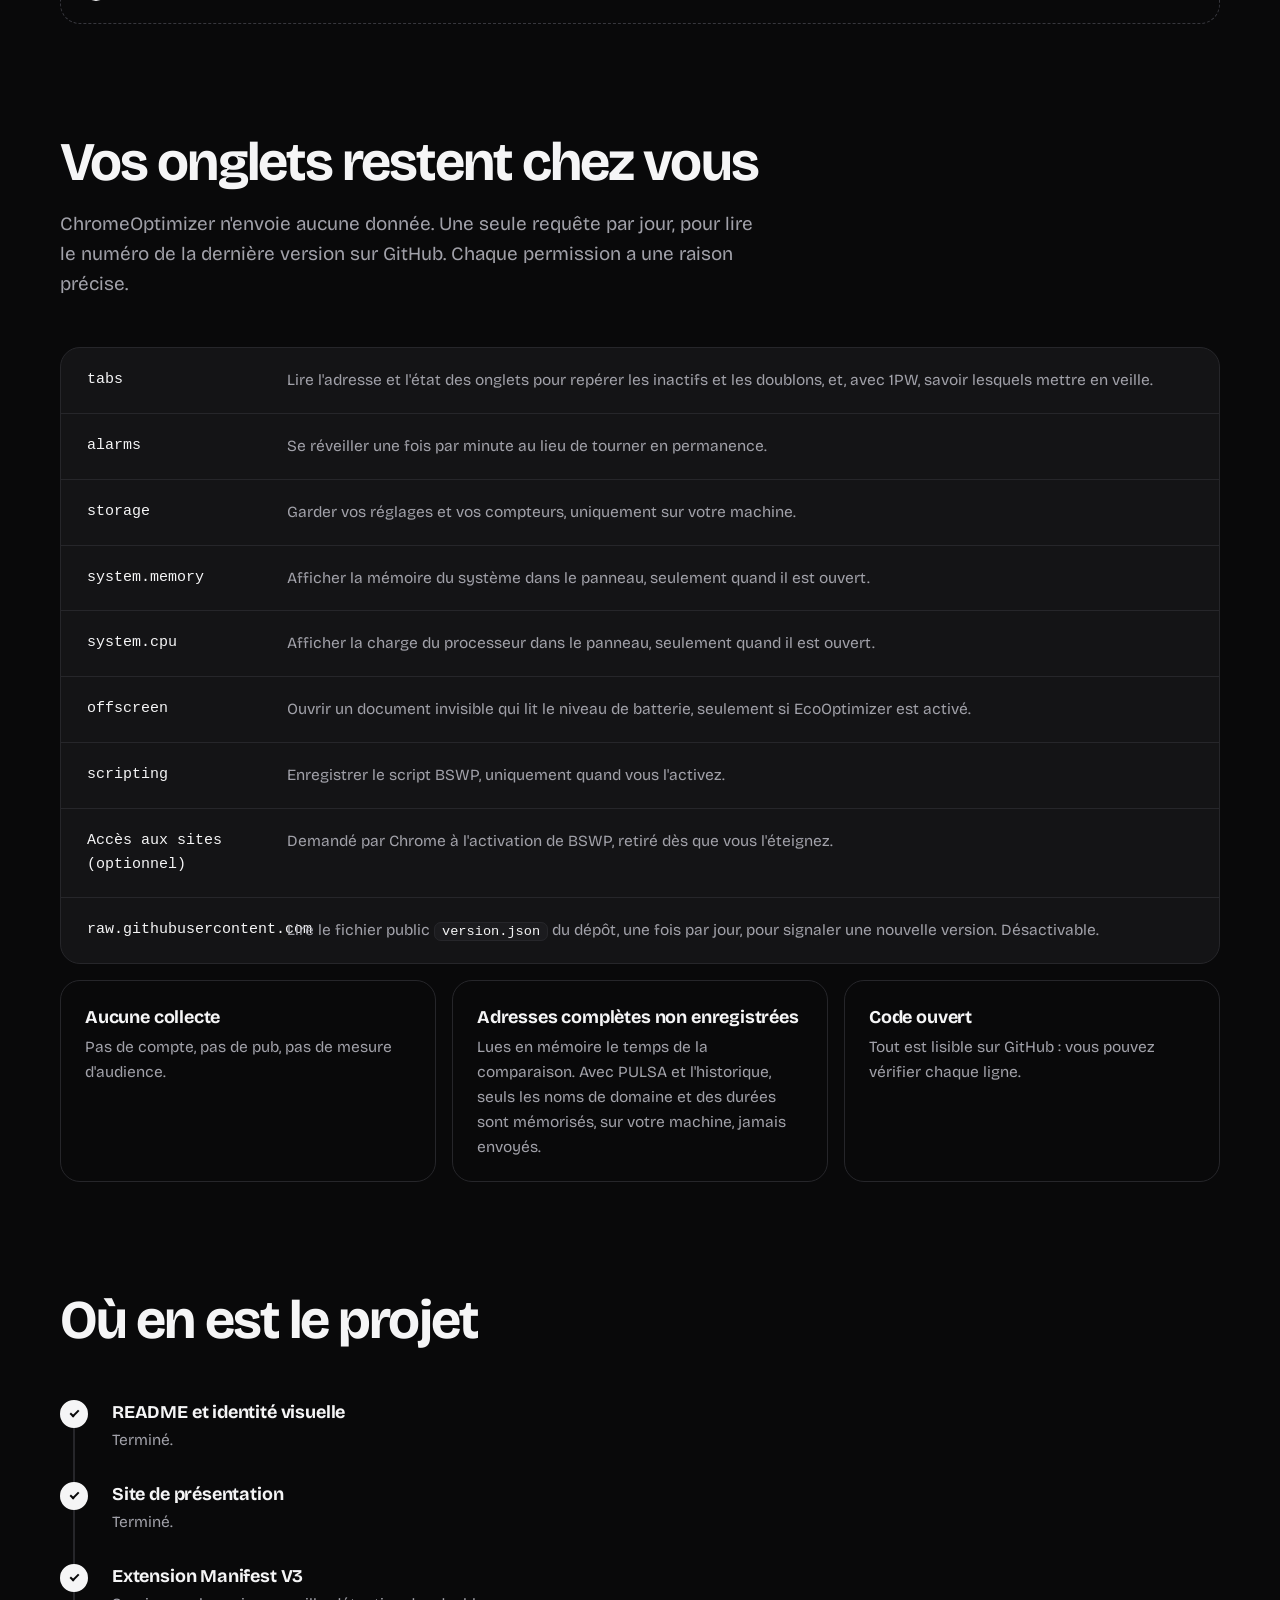
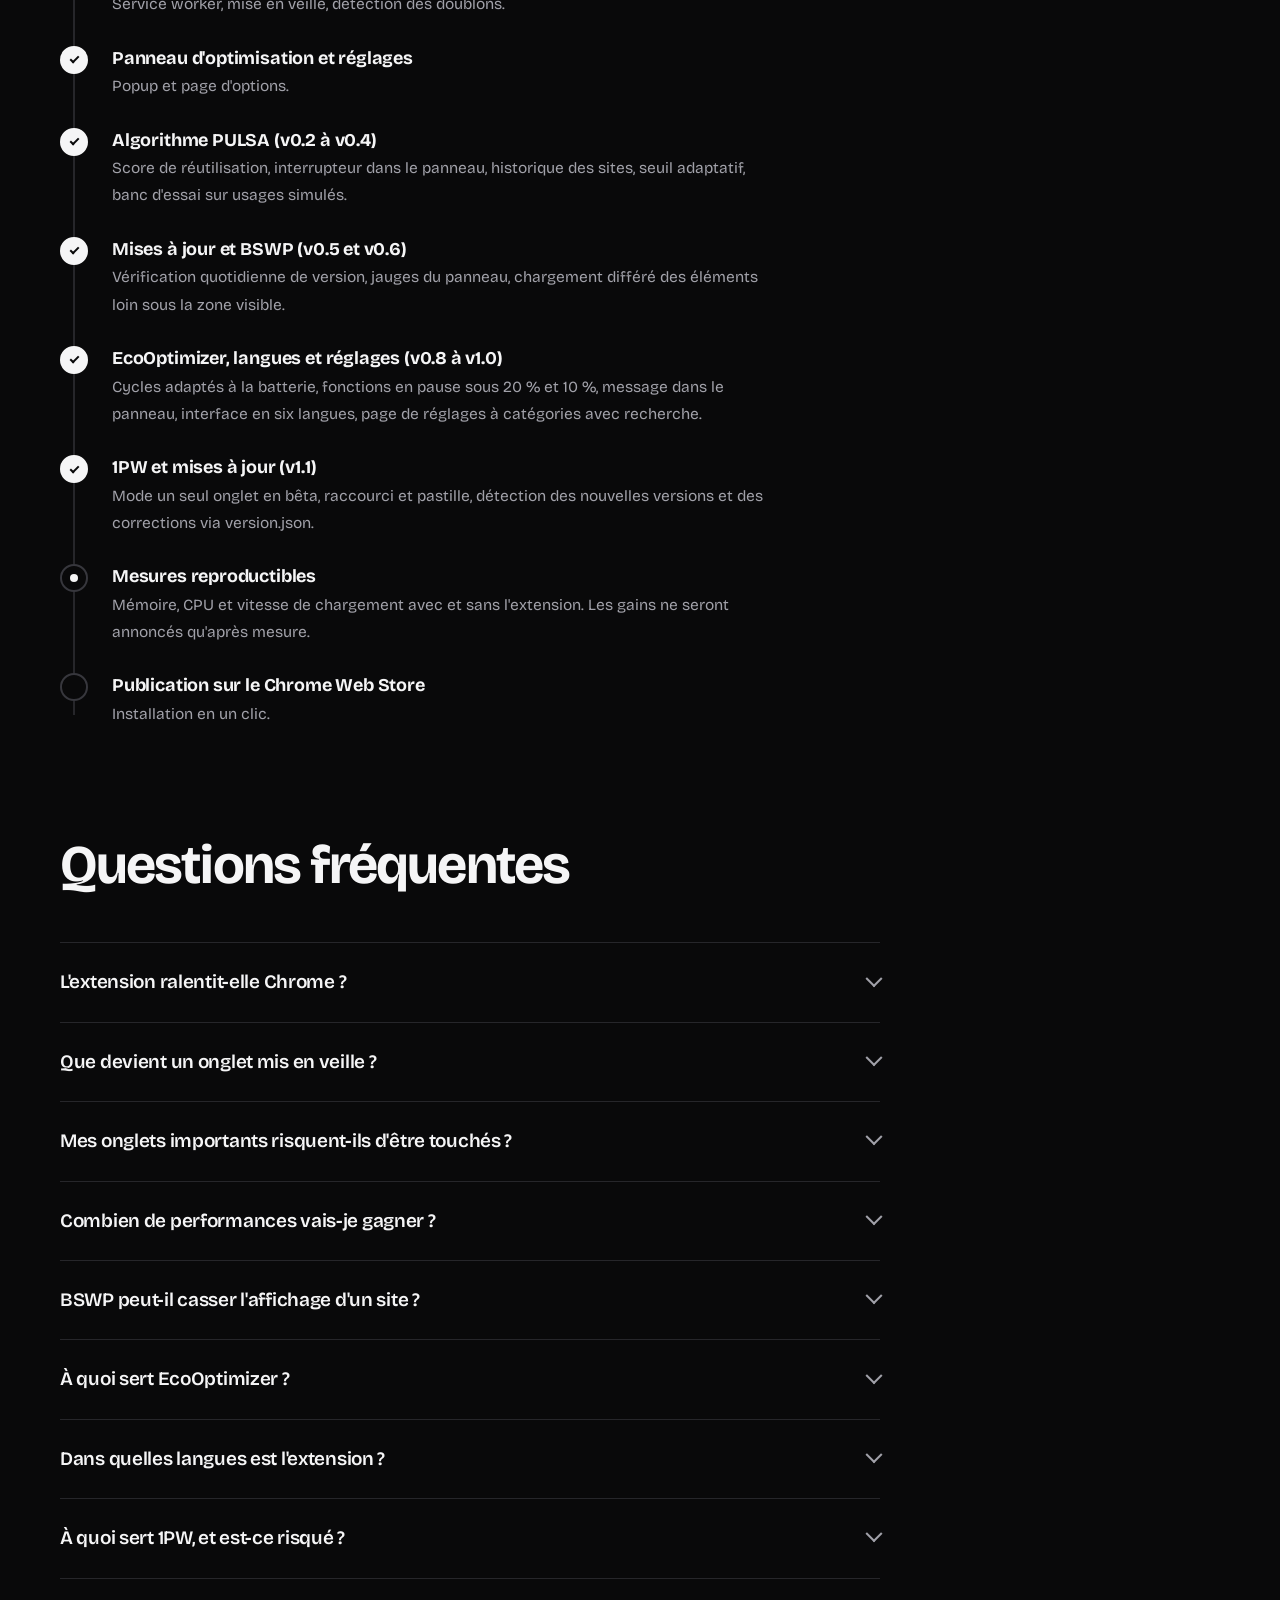
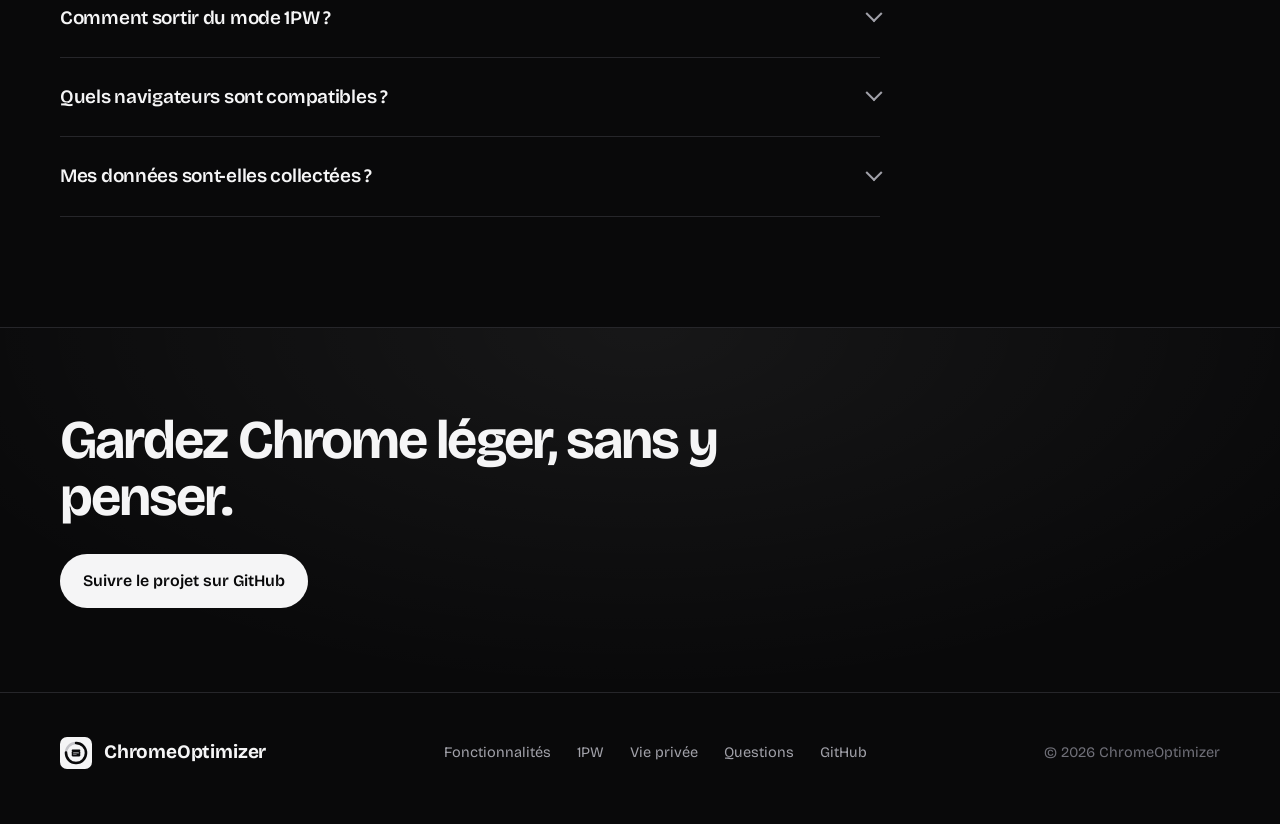
==== commit 77fcf4c6: "Update index.html" ====
--- a/index.html
+++ b/index.html
@@ -4,7 +4,7 @@
 <meta charset="utf-8">
 <meta name="viewport" content="width=device-width, initial-scale=1, viewport-fit=cover">
 <title>ChromeOptimizer : libérez la mémoire de Chrome sans y penser</title>
-<meta name="description" content="ChromeOptimizer met en veille les onglets inactifs, ferme les doublons et ménage la batterie (EcoOptimizer), sans surveiller vos pages en boucle. En six langues. Aucune donnée collectée.">
+<meta name="description" content="ChromeOptimizer met en veille les onglets inactifs, ferme les doublons, ménage la batterie (EcoOptimizer) et, nouveauté de la 1.1, concentre Chrome sur un seul onglet (1PW, bêta). En six langues. Aucune donnée collectée.">
 <meta name="theme-color" content="#09090a">
 <meta property="og:title" content="ChromeOptimizer">
 <meta property="og:description" content="Libérez la mémoire de Chrome sans y penser. Onglets inactifs en veille, doublons fermés.">
@@ -360,6 +360,7 @@
       <a href="#pulsa">PULSA</a>
       <a href="#bswp">BSWP</a>
       <a href="#eco">EcoOptimizer</a>
+      <a href="#onepw">1PW</a>
       <a href="#versions">Versions</a>
       <a href="#installation">Installation</a>
       <a href="#confidentialite">Vie privée</a>
@@ -376,12 +377,12 @@
 <!-- HERO -->
 <div class="hero" id="top">
   <div class="wrap">
-    <span class="status in-up" style="--d:.05"><i></i>Version 1.0, en test</span>
+    <span class="status in-up" style="--d:.05"><i></i>Version 1.1, en test</span>
     <h1 aria-label="Chrome, sans le poids mort.">
       <span class="ln" aria-hidden="true"><span style="--i:0">Chrome, sans</span></span>
       <span class="ln" aria-hidden="true"><span style="--i:1">le poids mort.</span></span>
     </h1>
-    <p class="lead in-up" style="--d:.45">ChromeOptimizer met en veille les onglets que vous avez oubliés et ferme ceux qui sont ouverts en double, sans jamais surveiller vos pages en boucle.</p>
+    <p class="lead in-up" style="--d:.45">ChromeOptimizer met en veille les onglets que vous avez oubliés et ferme ceux qui sont ouverts en double, sans jamais surveiller vos pages en boucle. Nouveau dans la 1.1 : le mode 1PW (bêta) concentre Chrome sur un seul onglet, par exemple un jeu qui rame.</p>
     <div class="cta in-up" style="--d:.55">
       <a class="btn btn-primary" href="#installation">Installer l'extension</a>
       <a class="btn btn-ghost" href="https://github.com/chpalitom09-bot/ChromeOptimizer" target="_blank" rel="noopener">
@@ -431,33 +432,29 @@
 <section id="nouveautes">
   <div class="wrap">
     <div class="sec-head">
-      <h2>Nouveautés des versions 0.8 à 1.0</h2>
-      <p>L'extension ménage la batterie de votre ordinateur, et elle parle maintenant six langues : français, anglais, espagnol, allemand, chinois et russe.</p>
+      <h2>Nouveautés de la version 1.1</h2>
+      <p>Un jeu rame, un onglet doit passer avant tous les autres : la 1.1 ajoute 1PW (One Page Web), en bêta. Les nouveautés des versions 0.8 à 1.0 (EcoOptimizer, six langues, réglages) sont dans <a href="#versions" style="color:var(--text)">Toutes les versions</a>.</p>
     </div>
     <div class="bento" data-anim>
       <article class="tile t4">
         <div class="viz">
-          <div class="eco-viz" aria-hidden="true">
-            <div class="eco-row"><b>≤ 40 %</b><div class="eco-bar"><i style="--w:17%;--k:0"></i></div><em>+5 %</em></div>
-            <div class="eco-row"><b>≤ 30 %</b><div class="eco-bar"><i style="--w:33%;--k:1"></i></div><em>+10 %</em></div>
-            <div class="eco-row"><b>≤ 20 %</b><div class="eco-bar"><i style="--w:50%;--k:2"></i></div><em>+15 %</em></div>
-            <div class="eco-row"><b>≤ 10 %</b><div class="eco-bar"><i style="--w:100%;--k:3"></i></div><em>+30 %</em></div>
+          <div class="mt-row" aria-hidden="true">
+            <span class="mt on">Jeu en cours</span>
+            <span class="mt sl" style="--k:0">Messagerie<em class="z" style="font-style:normal">z</em><em class="z" style="font-style:normal">z</em><em class="z" style="font-style:normal">z</em></span>
+            <span class="mt sl" style="--k:1">Article<em class="z" style="font-style:normal">z</em><em class="z" style="font-style:normal">z</em><em class="z" style="font-style:normal">z</em></span>
+            <span class="mt sl" style="--k:2">Vidéo<em class="z" style="font-style:normal">z</em><em class="z" style="font-style:normal">z</em><em class="z" style="font-style:normal">z</em></span>
           </div>
         </div>
-        <div><h3>EcoOptimizer <span class="new">Nouveau</span></h3><p>Plus la batterie baisse, plus l'extension espace ses vérifications et met des fonctions en pause. Sur secteur, rien ne change. Il s'active dans les réglages.</p></div>
+        <div><h3>1PW, un seul onglet <span class="new">Bêta</span></h3><p>Vous l'activez depuis l'onglet à privilégier : tous les autres passent en veille, ce qui libère de la mémoire et du processeur. Les onglets qui s'ouvrent ensuite s'endorment dès leur chargement. Le mode s'arrête quand vous le coupez ou fermez l'onglet.</p></div>
       </article>
       <article class="tile t2">
         <div class="viz">
-          <div class="langs" aria-hidden="true">
-            <span class="lg on"><svg class="flag" viewBox="0 0 3 2" preserveAspectRatio="none" aria-hidden="true"><rect width="1" height="2" fill="#0055A4"/><rect x="1" width="1" height="2" fill="#fff"/><rect x="2" width="1" height="2" fill="#EF4135"/></svg><span>Français<small>FR</small></span></span>
-            <span class="lg"><svg class="flag" viewBox="0 0 60 40" preserveAspectRatio="none" aria-hidden="true"><rect width="60" height="40" fill="#012169"/><path d="M0 0L60 40M60 0L0 40" stroke="#fff" stroke-width="8"/><path d="M0 0L60 40M60 0L0 40" stroke="#C8102E" stroke-width="3"/><path d="M30 0V40M0 20H60" stroke="#fff" stroke-width="13"/><path d="M30 0V40M0 20H60" stroke="#C8102E" stroke-width="8"/></svg><span>English<small>EN</small></span></span>
-            <span class="lg"><svg class="flag" viewBox="0 0 3 2" preserveAspectRatio="none" aria-hidden="true"><rect width="3" height="2" fill="#AA151B"/><rect y=".5" width="3" height="1" fill="#F1BF00"/></svg><span>Español<small>ES</small></span></span>
-            <span class="lg"><svg class="flag" viewBox="0 0 3 2" preserveAspectRatio="none" aria-hidden="true"><rect width="3" height="2" fill="#000"/><rect y=".667" width="3" height="1.334" fill="#DD0000"/><rect y="1.334" width="3" height=".666" fill="#FFCE00"/></svg><span>Deutsch<small>DE</small></span></span>
-            <span class="lg"><svg class="flag" viewBox="0 0 18 12" preserveAspectRatio="none" aria-hidden="true"><rect width="18" height="12" fill="#DE2910"/><polygon points="6.00,2.40 6.81,4.89 9.42,4.89 7.31,6.42 8.12,8.91 6.00,7.38 3.88,8.91 4.69,6.42 2.58,4.89 5.19,4.89" fill="#FFDE00"/><polygon points="10.97,3.02 11.54,2.36 11.09,1.61 11.90,1.95 12.47,1.30 12.39,2.16 13.20,2.51 12.35,2.70 12.27,3.57 11.82,2.82" fill="#FFDE00"/><polygon points="13.21,4.97 13.99,4.59 13.87,3.72 14.48,4.35 15.26,3.96 14.85,4.74 15.46,5.36 14.60,5.21 14.19,5.98 14.07,5.12" fill="#FFDE00"/><polygon points="13.25,8.07 14.12,8.04 14.36,7.20 14.66,8.02 15.53,7.99 14.84,8.53 15.14,9.34 14.42,8.86 13.73,9.40 13.97,8.56" fill="#FFDE00"/><polygon points="11.06,10.05 11.88,10.36 12.42,9.68 12.38,10.55 13.20,10.86 12.36,11.09 12.32,11.96 11.84,11.23 11.00,11.46 11.54,10.78" fill="#FFDE00"/></svg><span>中文<small>ZH</small></span></span>
-            <span class="lg"><svg class="flag" viewBox="0 0 3 2" preserveAspectRatio="none" aria-hidden="true"><rect width="3" height="0.67" fill="#fff"/><rect y="0.67" width="3" height="0.67" fill="#0039A6"/><rect y="1.33" width="3" height="0.67" fill="#D52B1E"/></svg><span>Русский<small>RU</small></span></span>
+          <div class="chips" aria-hidden="true">
+            <span class="chip" style="--k:0">Alt+Maj+1</span>
+            <span class="chip" style="--k:1">Pastille 1PW</span>
           </div>
         </div>
-        <div><h3>Six langues <span class="new">Nouveau</span></h3><p>Un bouton avec le drapeau change la langue de l'extension, dans le panneau comme dans les réglages : français, anglais, espagnol, allemand, chinois et russe.</p></div>
+        <div><h3>Raccourci et pastille</h3><p>Un raccourci clavier pour l'activer sans ouvrir le panneau, et une pastille verte sur l'icône tant que le mode est actif.</p></div>
       </article>
       <article class="tile t2">
         <div class="viz v-line" aria-hidden="true">
@@ -466,18 +463,18 @@
             <path class="pulse" d="M0 48 H300" pathLength="100" fill="none" stroke="#f5f5f6" stroke-width="3" stroke-linecap="round" stroke-dasharray="20 80" vector-effect="non-scaling-stroke"/>
           </svg>
         </div>
-        <div><h3>Un seul réveil par palier</h3><p>La batterie est lue par un document invisible qui ne réveille l'extension que lorsque le palier change, pas à chaque pourcent.</p></div>
+        <div><h3>Mises à jour plus claires</h3><p>L'extension lit un petit fichier <code>version.json</code>, repère aussi les corrections de la même version, et vous renvoie vers cette page avec les notes de version.</p></div>
       </article>
       <article class="tile t4">
         <div class="viz">
           <div class="chips" aria-hidden="true">
-            <span class="chip" style="--k:0">Message dans le panneau</span>
-            <span class="chip" style="--k:1">Historique en pause sous 20 %</span>
-            <span class="chip" style="--k:2">BSWP en pause sous 10 %</span>
-            <span class="chip" style="--k:3">Désactivé par défaut</span>
+            <span class="chip" style="--k:0">Onglet visible</span>
+            <span class="chip" style="--k:1">Onglets épinglés</span>
+            <span class="chip" style="--k:2">Audio en cours</span>
+            <span class="chip" style="--k:3">Sites protégés</span>
           </div>
         </div>
-        <div><h3>Vous voyez ce qui change</h3><p>Dès qu'un ralentissement s'applique, le panneau l'indique : niveau de batterie, ralentissement des cycles et fonctions en pause. EcoOptimizer est éteint tant que vous ne l'avez pas activé.</p></div>
+        <div><h3>Les mêmes protections</h3><p>1PW épargne ce que l'extension protège déjà. Une option permet aussi de ne toucher qu'à la fenêtre de l'onglet, pour laisser les autres fenêtres Chrome éveillées. Éteint, il ne fait rien.</p></div>
       </article>
     </div>
   </div>
@@ -574,13 +571,13 @@
         <p>PULSA (<i>Predictive Usage Scoring and Lifecycle Algorithm</i>) remplace le délai fixe par un score. Pour chaque onglet inactif, il estime la probabilité que vous le rouvriez dans l'heure, d'après vos habitudes sur ce site.</p>
       </div>
       <div class="pulsa-cta">
-        <a class="btn btn-primary" href="ChromeOptimizer-pulsa-bswp-eco-v1.0.zip" download>
+        <a class="btn btn-primary" href="https://github.com/chpalitom09-bot/ChromeOptimizer/raw/main/releases/ChromeOptimizer-4-v1.1.zip" download>
           <svg viewBox="0 0 24 24" fill="none" stroke="currentColor" stroke-width="2" stroke-linecap="round" stroke-linejoin="round" aria-hidden="true"><path d="M12 3v12M7 10l5 5 5-5M5 21h14"/></svg>
           Télécharger la dernière version
         </a>
         <a class="btn btn-ghost" href="#versions">Toutes les versions</a>
       </div>
-      <p class="pulsa-meta"><code>ChromeOptimizer-pulsa-bswp-eco-v1.0.zip</code>, la dernière version (PULSA, BSWP et EcoOptimizer). Installation décrite plus bas.</p>
+      <p class="pulsa-meta"><code>ChromeOptimizer-4-v1.1.zip</code>, la dernière version (PULSA, BSWP, EcoOptimizer et 1PW). Installation décrite plus bas.</p>
     </div>
     <div>
       <ul class="plist">
@@ -609,13 +606,13 @@
         <p>BSWP (<i>Better Speed WebPage</i>) est un petit script qui accélère le chargement des pages en ne chargeant que le nécessaire. Les images, cadres et vidéos situés loin sous la zone visible attendent que vous descendiez, et la connexion est libérée pour le haut de la page.</p>
       </div>
       <div class="pulsa-cta">
-        <a class="btn btn-primary" href="ChromeOptimizer-pulsa-bswp-eco-v1.0.zip" download>
+        <a class="btn btn-primary" href="https://github.com/chpalitom09-bot/ChromeOptimizer/raw/main/releases/ChromeOptimizer-4-v1.1.zip" download>
           <svg viewBox="0 0 24 24" fill="none" stroke="currentColor" stroke-width="2" stroke-linecap="round" stroke-linejoin="round" aria-hidden="true"><path d="M12 3v12M7 10l5 5 5-5M5 21h14"/></svg>
           Télécharger la version avec BSWP
         </a>
         <a class="btn btn-ghost" href="#versions">Toutes les versions</a>
       </div>
-      <p class="pulsa-meta"><code>ChromeOptimizer-pulsa-bswp-eco-v1.0.zip</code>, avec BSWP. BSWP est éteint par défaut : il s'active d'un interrupteur dans le panneau.</p>
+      <p class="pulsa-meta"><code>ChromeOptimizer-4-v1.1.zip</code>, avec BSWP. BSWP est éteint par défaut : il s'active d'un interrupteur dans le panneau.</p>
     </div>
     <div>
       <ul class="plist">
@@ -644,10 +641,10 @@
         <p>Sur batterie, EcoOptimizer adapte le rythme de l'extension au niveau restant : les cycles de vérification s'espacent par paliers, et quelques fonctions annexes se mettent en pause quand la charge devient critique. Il se règle uniquement depuis la page des réglages.</p>
       </div>
       <div class="pulsa-cta">
-        <a class="btn btn-primary" href="ChromeOptimizer-pulsa-bswp-eco-v1.0.zip" download><svg viewBox="0 0 24 24" fill="none" stroke="currentColor" stroke-width="2" stroke-linecap="round" stroke-linejoin="round" aria-hidden="true"><path d="M12 3v12M7 10l5 5 5-5M5 21h14"/></svg>Télécharger la version 1.0</a>
+        <a class="btn btn-primary" href="https://github.com/chpalitom09-bot/ChromeOptimizer/raw/main/releases/ChromeOptimizer-4-v1.1.zip" download><svg viewBox="0 0 24 24" fill="none" stroke="currentColor" stroke-width="2" stroke-linecap="round" stroke-linejoin="round" aria-hidden="true"><path d="M12 3v12M7 10l5 5 5-5M5 21h14"/></svg>Télécharger la version 1.1</a>
         <a class="btn btn-ghost" href="#versions">Toutes les versions</a>
       </div>
-      <p class="pulsa-meta"><code>ChromeOptimizer-pulsa-bswp-eco-v1.0.zip</code>. EcoOptimizer est éteint par défaut : choisissez « Activé » dans les réglages.</p>
+      <p class="pulsa-meta"><code>ChromeOptimizer-4-v1.1.zip</code>. EcoOptimizer est éteint par défaut : choisissez « Activé » dans les réglages.</p>
     </div>
     <div>
       <ul class="plist">
@@ -674,20 +671,66 @@
   </div>
 </section>
 
+<!-- 1PW -->
+<section id="onepw">
+  <div class="wrap split">
+    <div>
+      <div class="sec-head" style="margin-bottom:0">
+        <h2>1PW : tout pour un seul onglet</h2>
+        <p>1PW (<i>One Page Web</i>) sert quand un onglet doit passer avant les autres, par exemple un jeu de navigateur qui rame. Vous l'activez sur cet onglet, et l'extension met tous les autres en veille pour libérer la mémoire et le processeur.</p>
+      </div>
+      <div class="pulsa-cta">
+        <a class="btn btn-primary" href="https://github.com/chpalitom09-bot/ChromeOptimizer/raw/main/releases/ChromeOptimizer-4-v1.1.zip" download><svg viewBox="0 0 24 24" fill="none" stroke="currentColor" stroke-width="2" stroke-linecap="round" stroke-linejoin="round" aria-hidden="true"><path d="M12 3v12M7 10l5 5 5-5M5 21h14"/></svg>Télécharger la version 1.1</a>
+        <a class="btn btn-ghost" href="#versions">Toutes les versions</a>
+      </div>
+      <p class="pulsa-meta"><code>ChromeOptimizer-4-v1.1.zip</code>. 1PW est éteint par défaut : activez-le d'un interrupteur dans le panneau, ou avec Alt+Maj+1.</p>
+    </div>
+    <div>
+      <ul class="plist">
+        <li><b>Un interrupteur, ou un raccourci</b><span>Dans le panneau, cochez 1PW depuis l'onglet à privilégier. Le raccourci Alt+Maj+1 fait la même chose, et se change dans <code>chrome://extensions/shortcuts</code>.</span></li>
+        <li><b>Les autres onglets passent en veille</b><span>L'extension utilise la mise en veille native de Chrome (<code>tabs.discard</code>). Les onglets restent dans la barre et se rechargent d'un clic.</span></li>
+        <li><b>Les nouveaux onglets aussi</b><span>Tant que le mode est actif, un onglet ouvert en arrière-plan est endormi dès qu'il a fini de charger.</span></li>
+        <li><b>Il s'arrête tout seul</b><span>Quand vous le coupez, ou quand vous fermez l'onglet du jeu. Rien ne reste actif à votre insu, et la pastille verte « 1PW » sur l'icône vous le rappelle.</span></li>
+        <li><b>Seulement la fenêtre de l'onglet, si vous voulez</b><span>Une option des réglages laisse éveillés les onglets des autres fenêtres Chrome.</span></li>
+      </ul>
+    </div>
+  </div>
+  <div class="wrap">
+    <div class="table tiers">
+      <div class="tr"><b>Onglet du jeu</b><span>Jamais touché</span></div>
+      <div class="tr"><b>Onglet visible</b><span>Reste éveillé, y compris dans une autre fenêtre</span></div>
+      <div class="tr"><b>Protégés</b><span>Onglets épinglés, onglets qui jouent du son et sites de votre liste : jamais mis en veille</span></div>
+      <div class="tr"><b>Pages Chrome</b><span>Les pages internes (<code>chrome://</code>…) sont ignorées</span></div>
+      <div class="tr"><b>Les autres</b><span>Mis en veille</span></div>
+    </div>
+    <div class="callout">
+      <svg viewBox="0 0 24 24" fill="none" stroke="currentColor" stroke-width="2" stroke-linecap="round" stroke-linejoin="round" aria-hidden="true"><circle cx="12" cy="12" r="10"/><path d="M12 8v4M12 16h.01"/></svg>
+      <div><b>Bêta.</b> Un onglet en veille perd son état : ce qui n'y a pas été enregistré (un formulaire à moitié rempli, par exemple) est perdu. Chrome ne permet pas de donner plus de puissance à un onglet : 1PW ne fait que retirer de la charge ailleurs. Si le ralentissement vient du jeu lui-même ou de la carte graphique, le gain sera faible, et aucun gain n'a encore été mesuré. 1PW ne lit, ne garde et n'envoie rien, et n'ajoute aucune permission.</div>
+    </div>
+  </div>
+</section>
+
 <!-- VERSIONS -->
 <section id="versions">
   <div class="wrap">
     <div class="sec-head">
       <h2>Toutes les versions</h2>
-      <p>Chaque version est un .zip à décompresser puis à charger dans Chrome. Pour mettre à jour, remplacez le dossier et rechargez l'extension.</p>
+      <p>Chaque version est un .zip à décompresser puis à charger dans Chrome. Pour mettre à jour, remplacez le dossier et rechargez l'extension. Une correction d'une même version est indiquée par une lettre r (1.1 r1) : l'extension vous le signale aussi.</p>
     </div>
     <ul class="versions">
       <li class="ver">
+        <div class="ver-n">1.1<small>PULSA + BSWP + Eco + 1PW</small></div>
+        <div class="ver-t"><b>1PW, un seul onglet <span class="tag">Dernière</span></b>
+          <span>Nouveau mode 1PW (bêta) : il met tous les autres onglets en veille pour concentrer Chrome sur un seul, avec un interrupteur dans le panneau, le raccourci Alt+Maj+1, une pastille sur l'icône et une option « fenêtre de l'onglet seulement ». Les mises à jour lisent désormais un fichier version.json, détectent les corrections d'une même version et renvoient vers cette page.</span>
+          <code class="ver-file">ChromeOptimizer-4-v1.1.zip</code></div>
+        <a class="btn btn-primary" href="https://github.com/chpalitom09-bot/ChromeOptimizer/raw/main/releases/ChromeOptimizer-4-v1.1.zip" download><svg viewBox="0 0 24 24" fill="none" stroke="currentColor" stroke-width="2" stroke-linecap="round" stroke-linejoin="round" aria-hidden="true"><path d="M12 3v12M7 10l5 5 5-5M5 21h14"/></svg>Télécharger</a>
+      </li>
+      <li class="ver">
         <div class="ver-n">1.0<small>PULSA + BSWP + Eco</small></div>
-        <div class="ver-t"><b>Réglages réorganisés <span class="tag">Dernière</span></b>
+        <div class="ver-t"><b>Réglages réorganisés</b>
           <span>La page des réglages passe à la façon des Paramètres Windows : catégories, sous-parties, barre de recherche et interrupteurs. Un bouton « Nous soutenir sur GitHub » est ajouté dans « À propos ».</span>
           <code class="ver-file">ChromeOptimizer-pulsa-bswp-eco-v1.0.zip</code></div>
-        <a class="btn btn-primary" href="ChromeOptimizer-pulsa-bswp-eco-v1.0.zip" download><svg viewBox="0 0 24 24" fill="none" stroke="currentColor" stroke-width="2" stroke-linecap="round" stroke-linejoin="round" aria-hidden="true"><path d="M12 3v12M7 10l5 5 5-5M5 21h14"/></svg>Télécharger</a>
+        <a class="btn btn-ghost" href="ChromeOptimizer-pulsa-bswp-eco-v1.0.zip" download><svg viewBox="0 0 24 24" fill="none" stroke="currentColor" stroke-width="2" stroke-linecap="round" stroke-linejoin="round" aria-hidden="true"><path d="M12 3v12M7 10l5 5 5-5M5 21h14"/></svg>Télécharger</a>
       </li>
       <li class="ver">
         <div class="ver-n">0.9<small>PULSA + BSWP + Eco</small></div>
@@ -759,7 +802,7 @@
     <div class="steps">
       <div class="step">
         <h3>Télécharger</h3>
-        <p>Récupérez <a href="ChromeOptimizer-pulsa-bswp-eco-v1.0.zip" style="color:var(--text)"><code>ChromeOptimizer-pulsa-bswp-eco-v1.0.zip</code></a> (ou une <a href="#versions" style="color:var(--text)">autre version</a>), ou téléchargez le dépôt GitHub entier.</p>
+        <p>Récupérez <a href="https://github.com/chpalitom09-bot/ChromeOptimizer/raw/main/releases/ChromeOptimizer-4-v1.1.zip" style="color:var(--text)"><code>ChromeOptimizer-4-v1.1.zip</code></a> (ou une <a href="#versions" style="color:var(--text)">autre version</a>), ou téléchargez le dépôt GitHub entier.</p>
       </div>
       <div class="step">
         <h3>Décompresser</h3>
@@ -773,7 +816,7 @@
     </div>
     <div class="callout">
       <svg viewBox="0 0 24 24" fill="none" stroke="currentColor" stroke-width="2" stroke-linecap="round" stroke-linejoin="round" aria-hidden="true"><circle cx="12" cy="12" r="10"/><path d="M12 8v4M12 16h.01"/></svg>
-      <div><b>Version 1.0, en test.</b> L'extension n'est pas encore sur le Chrome Web Store. Chrome 121 ou plus récent est nécessaire.</div>
+      <div><b>Version 1.1, en test.</b> L'extension n'est pas encore sur le Chrome Web Store. Chrome 121 ou plus récent est nécessaire.</div>
     </div>
   </div>
 </section>
@@ -786,7 +829,7 @@
       <p>ChromeOptimizer n'envoie aucune donnée. Une seule requête par jour, pour lire le numéro de la dernière version sur GitHub. Chaque permission a une raison précise.</p>
     </div>
     <div class="table">
-      <div class="tr"><b>tabs</b><span>Lire l'adresse et l'état des onglets pour repérer les inactifs et les doublons.</span></div>
+      <div class="tr"><b>tabs</b><span>Lire l'adresse et l'état des onglets pour repérer les inactifs et les doublons, et, avec 1PW, savoir lesquels mettre en veille.</span></div>
       <div class="tr"><b>alarms</b><span>Se réveiller une fois par minute au lieu de tourner en permanence.</span></div>
       <div class="tr"><b>storage</b><span>Garder vos réglages et vos compteurs, uniquement sur votre machine.</span></div>
       <div class="tr"><b>system.memory</b><span>Afficher la mémoire du système dans le panneau, seulement quand il est ouvert.</span></div>
@@ -794,7 +837,7 @@
       <div class="tr"><b>offscreen</b><span>Ouvrir un document invisible qui lit le niveau de batterie, seulement si EcoOptimizer est activé.</span></div>
       <div class="tr"><b>scripting</b><span>Enregistrer le script BSWP, uniquement quand vous l'activez.</span></div>
       <div class="tr"><b>Accès aux sites (optionnel)</b><span>Demandé par Chrome à l'activation de BSWP, retiré dès que vous l'éteignez.</span></div>
-      <div class="tr"><b>raw.githubusercontent.com</b><span>Lire le fichier public <code>manifest.json</code> du dépôt, une fois par jour, pour signaler une nouvelle version. Désactivable.</span></div>
+      <div class="tr"><b>raw.githubusercontent.com</b><span>Lire le fichier public <code>version.json</code> du dépôt, une fois par jour, pour signaler une nouvelle version. Désactivable.</span></div>
     </div>
     <div class="assure">
       <div><b>Aucune collecte</b>Pas de compte, pas de pub, pas de mesure d'audience.</div>
@@ -818,6 +861,7 @@
       <li class="done"><i></i><b>Algorithme PULSA (v0.2 à v0.4)</b><span>Score de réutilisation, interrupteur dans le panneau, historique des sites, seuil adaptatif, banc d'essai sur usages simulés.</span></li>
       <li class="done"><i></i><b>Mises à jour et BSWP (v0.5 et v0.6)</b><span>Vérification quotidienne de version, jauges du panneau, chargement différé des éléments loin sous la zone visible.</span></li>
       <li class="done"><i></i><b>EcoOptimizer, langues et réglages (v0.8 à v1.0)</b><span>Cycles adaptés à la batterie, fonctions en pause sous 20 % et 10 %, message dans le panneau, interface en six langues, page de réglages à catégories avec recherche.</span></li>
+      <li class="done"><i></i><b>1PW et mises à jour (v1.1)</b><span>Mode un seul onglet en bêta, raccourci et pastille, détection des nouvelles versions et des corrections via version.json.</span></li>
       <li class="now"><i></i><b>Mesures reproductibles</b><span>Mémoire, CPU et vitesse de chargement avec et sans l'extension. Les gains ne seront annoncés qu'après mesure.</span></li>
       <li><i></i><b>Publication sur le Chrome Web Store</b><span>Installation en un clic.</span></li>
     </ol>
@@ -858,12 +902,20 @@
         <p>En français, en anglais, en espagnol, en allemand, en chinois et en russe. Le bouton avec le drapeau, dans le panneau et dans les réglages, change la langue. Au premier lancement, l'extension suit la langue du navigateur si elle est disponible, sinon elle s'affiche en anglais. La description dans la page des extensions de Chrome suit, elle, la langue du navigateur.</p>
       </details>
       <details>
+        <summary>À quoi sert 1PW, et est-ce risqué ?</summary>
+        <p>1PW (bêta) met tous les autres onglets en veille pour concentrer Chrome sur celui que vous choisissez, par exemple un jeu qui rame. Il épargne l'onglet visible, les onglets épinglés, ceux qui jouent du son et vos sites protégés. Le seul risque est de perdre ce qui n'a pas été enregistré dans un onglet endormi, comme un formulaire à moitié rempli. Il ne donne pas plus de puissance à l'onglet du jeu : il retire seulement de la charge ailleurs, donc le gain dépend de ce qui fait ramer.</p>
+      </details>
+      <details>
+        <summary>Comment sortir du mode 1PW ?</summary>
+        <p>Décochez 1PW dans le panneau, ou appuyez de nouveau sur Alt+Maj+1. Il s'arrête aussi quand vous fermez l'onglet du jeu. Les onglets déjà endormis se rechargent quand vous cliquez dessus.</p>
+      </details>
+      <details>
         <summary>Quels navigateurs sont compatibles ?</summary>
         <p>Chrome, et les navigateurs basés sur Chromium comme Edge, Brave, Opera et Vivaldi.</p>
       </details>
       <details>
         <summary>Mes données sont-elles collectées ?</summary>
-        <p>Non. L'extension n'envoie aucune donnée. Sa seule requête réseau est une lecture quotidienne du numéro de version sur GitHub, désactivable dans les réglages. Vos réglages, et avec PULSA les noms de domaine et durées appris, restent dans le stockage local de votre navigateur.</p>
+        <p>Non. L'extension n'envoie aucune donnée. Sa seule requête réseau est une lecture quotidienne du fichier de version sur GitHub, désactivable dans les réglages. Vos réglages, et avec PULSA les noms de domaine et durées appris, restent dans le stockage local de votre navigateur.</p>
       </details>
     </div>
   </div>
@@ -882,6 +934,7 @@
     <a class="brand" href="#top" style="color:var(--text)"><svg aria-hidden="true"><use href="#logo"/></svg>ChromeOptimizer</a>
     <nav aria-label="Pied de page">
       <a href="#fonctionnalites">Fonctionnalités</a>
+      <a href="#onepw">1PW</a>
       <a href="#confidentialite">Vie privée</a>
       <a href="#faq">Questions</a>
       <a href="https://github.com/chpalitom09-bot/ChromeOptimizer" target="_blank" rel="noopener">GitHub</a>
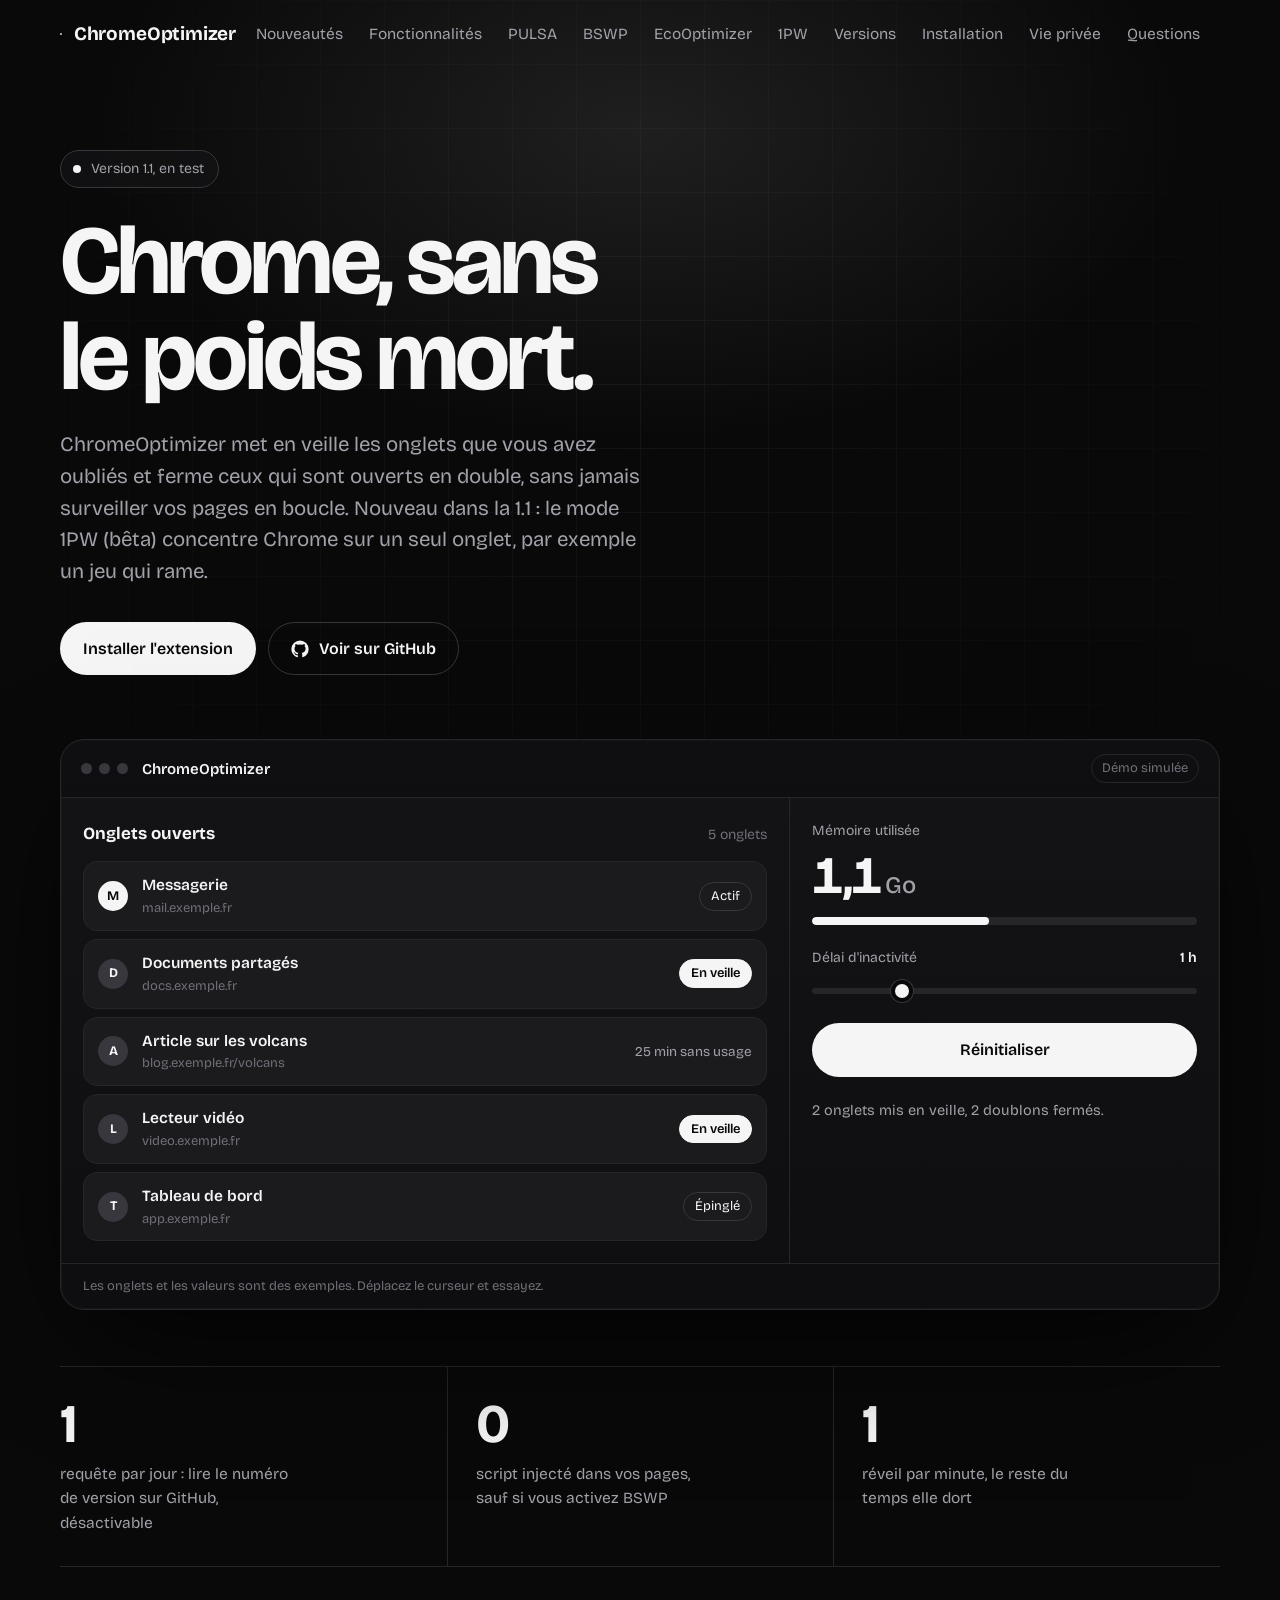
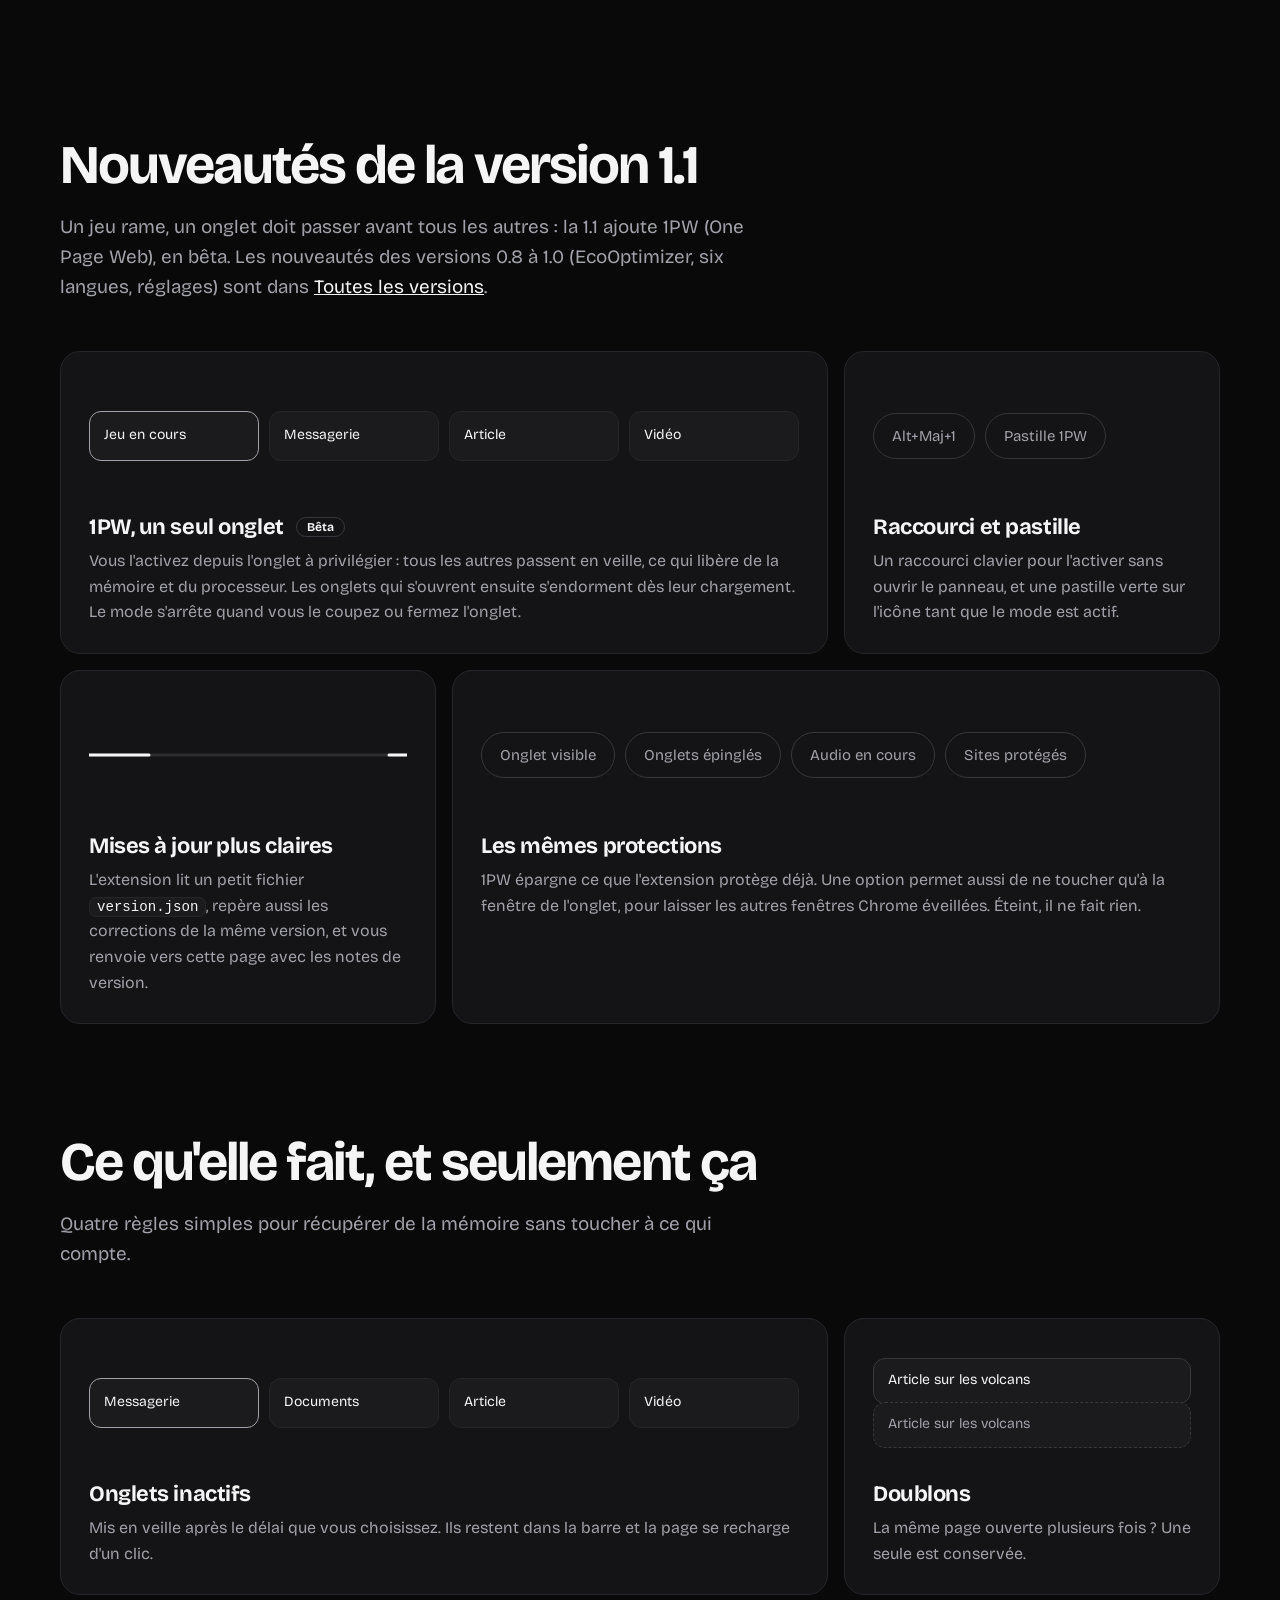
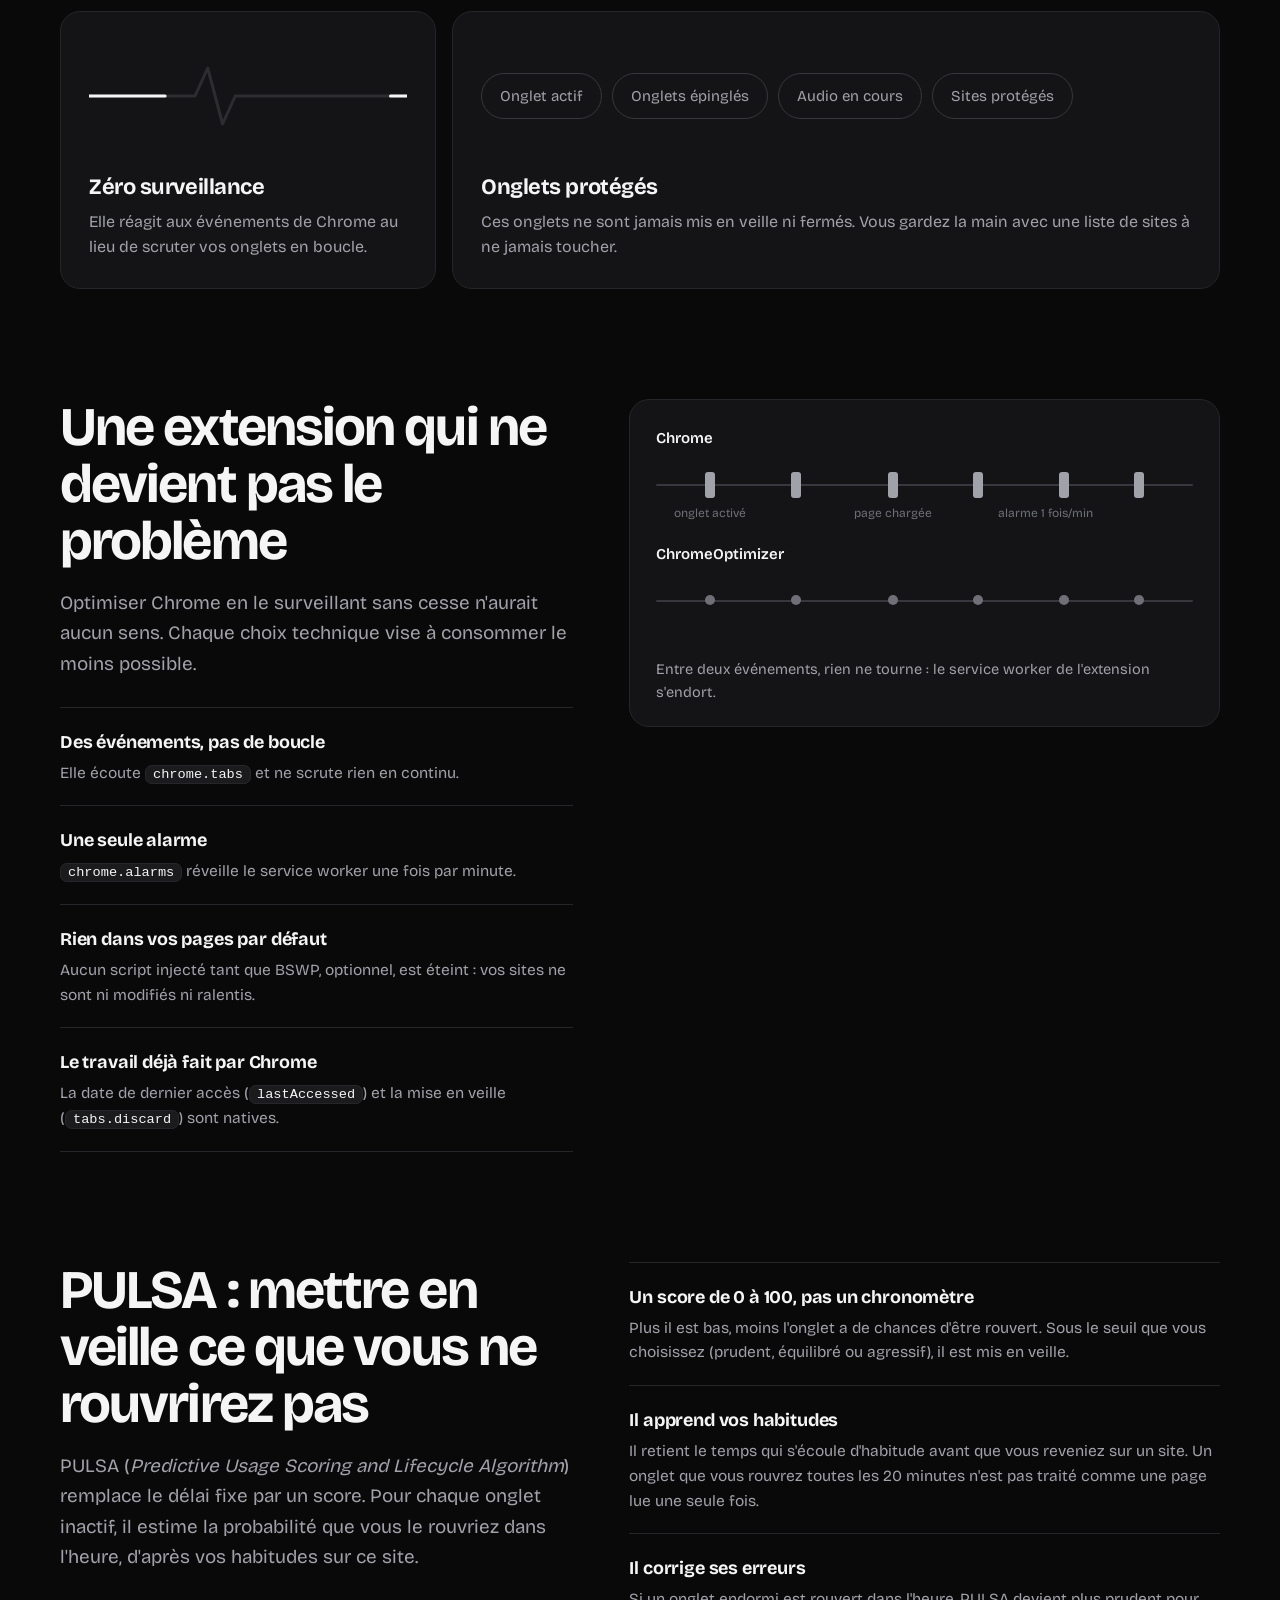
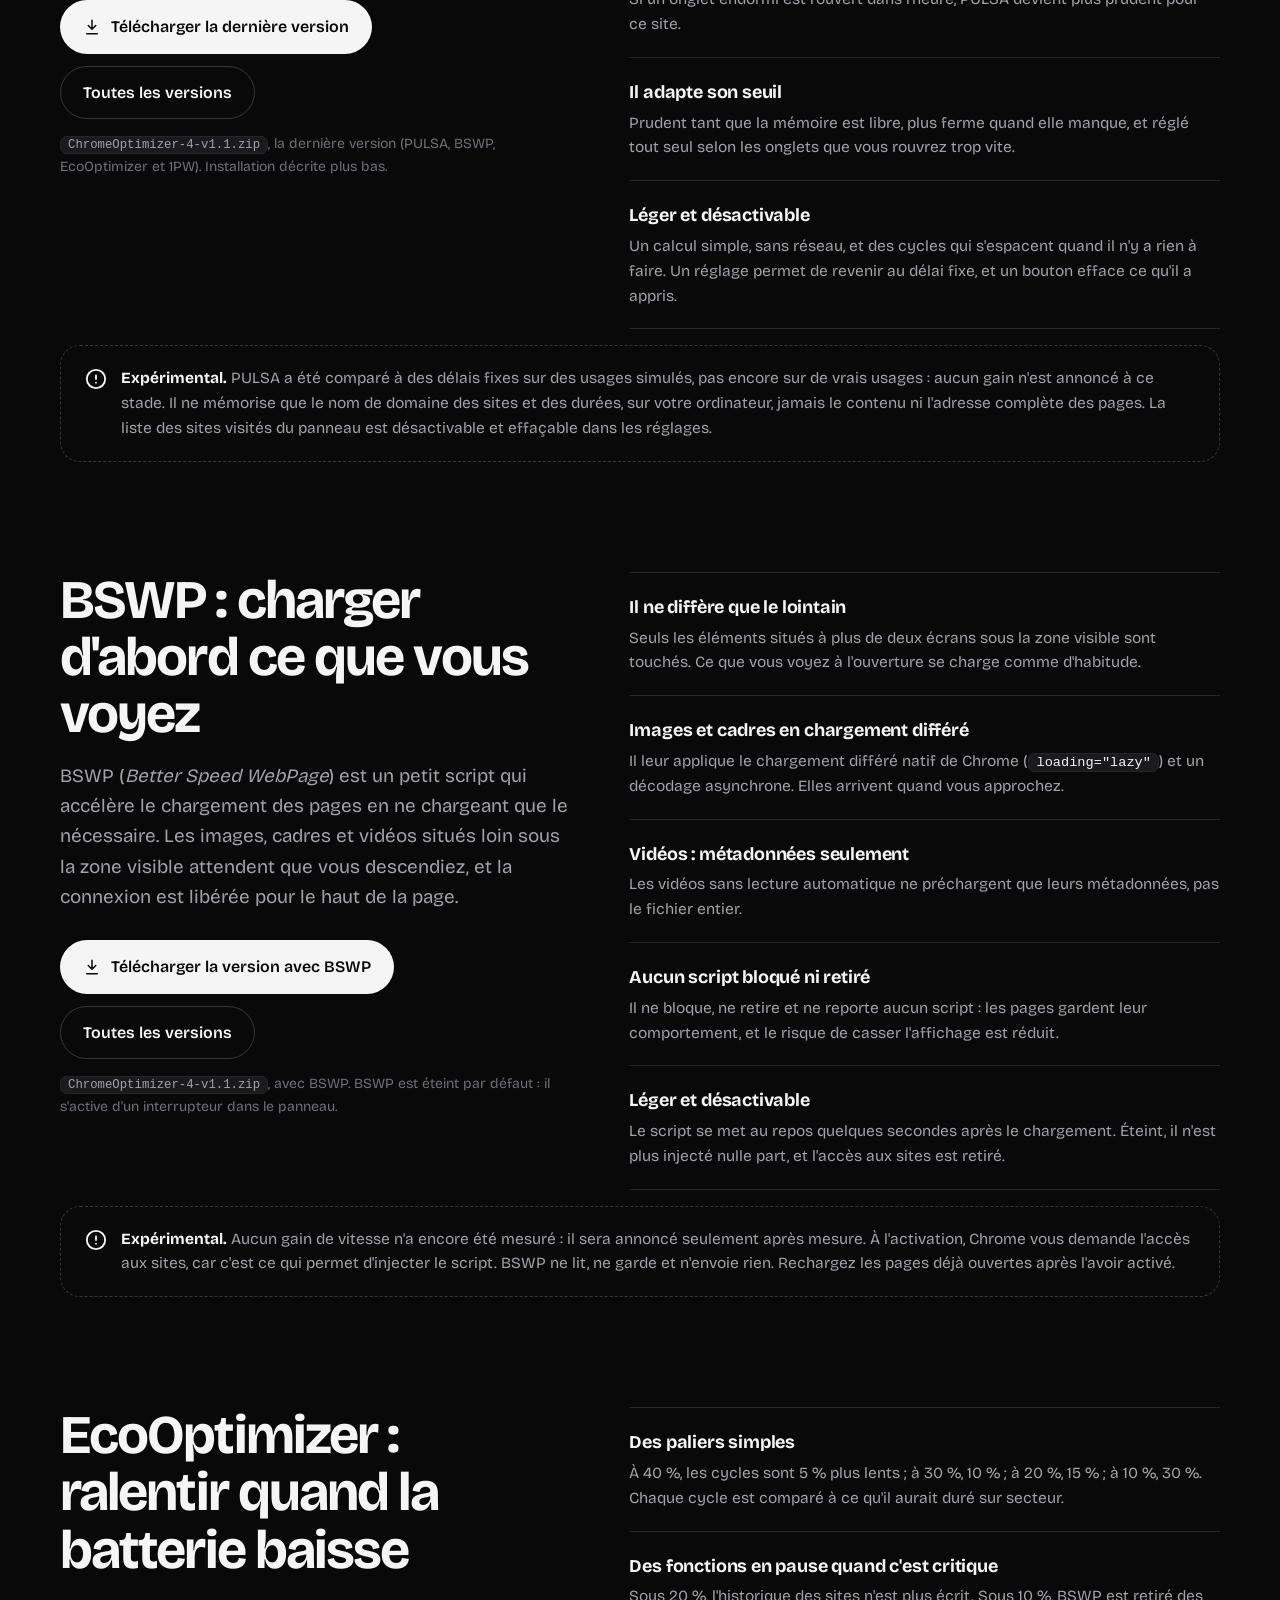
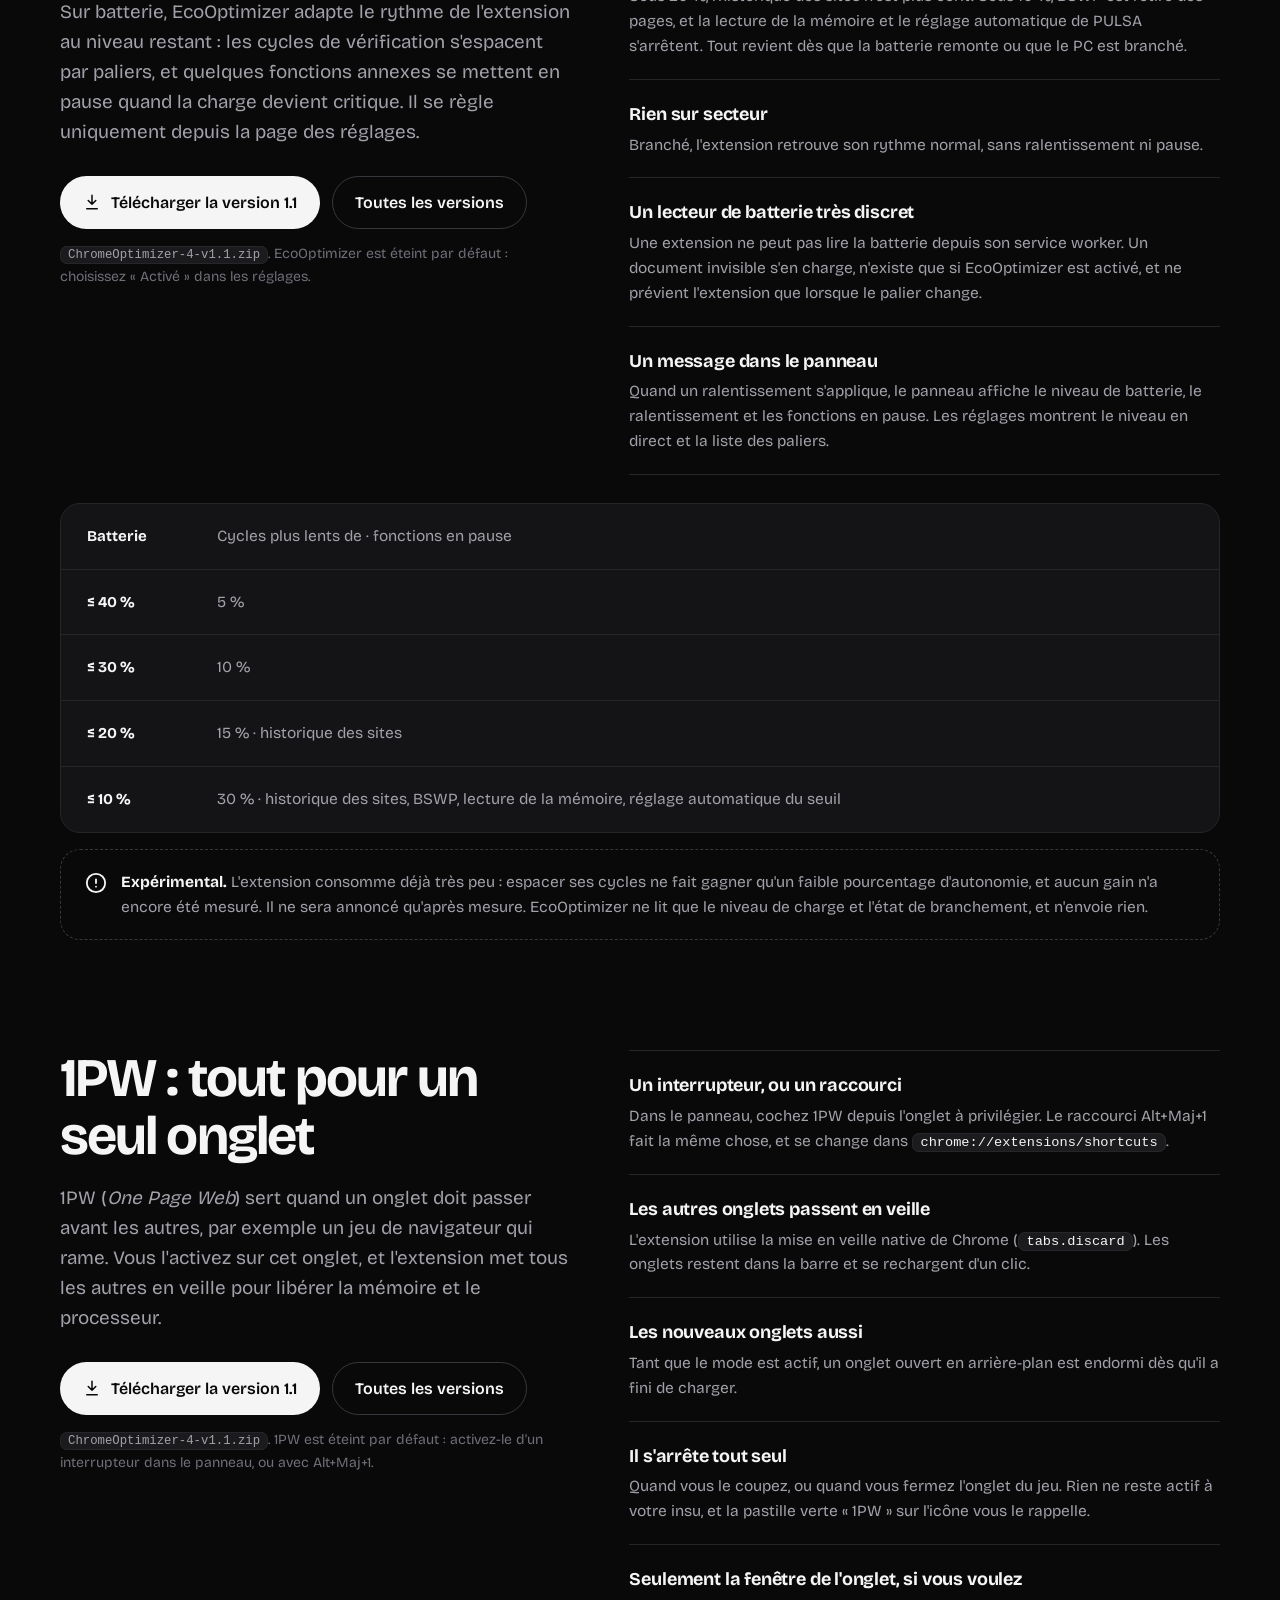
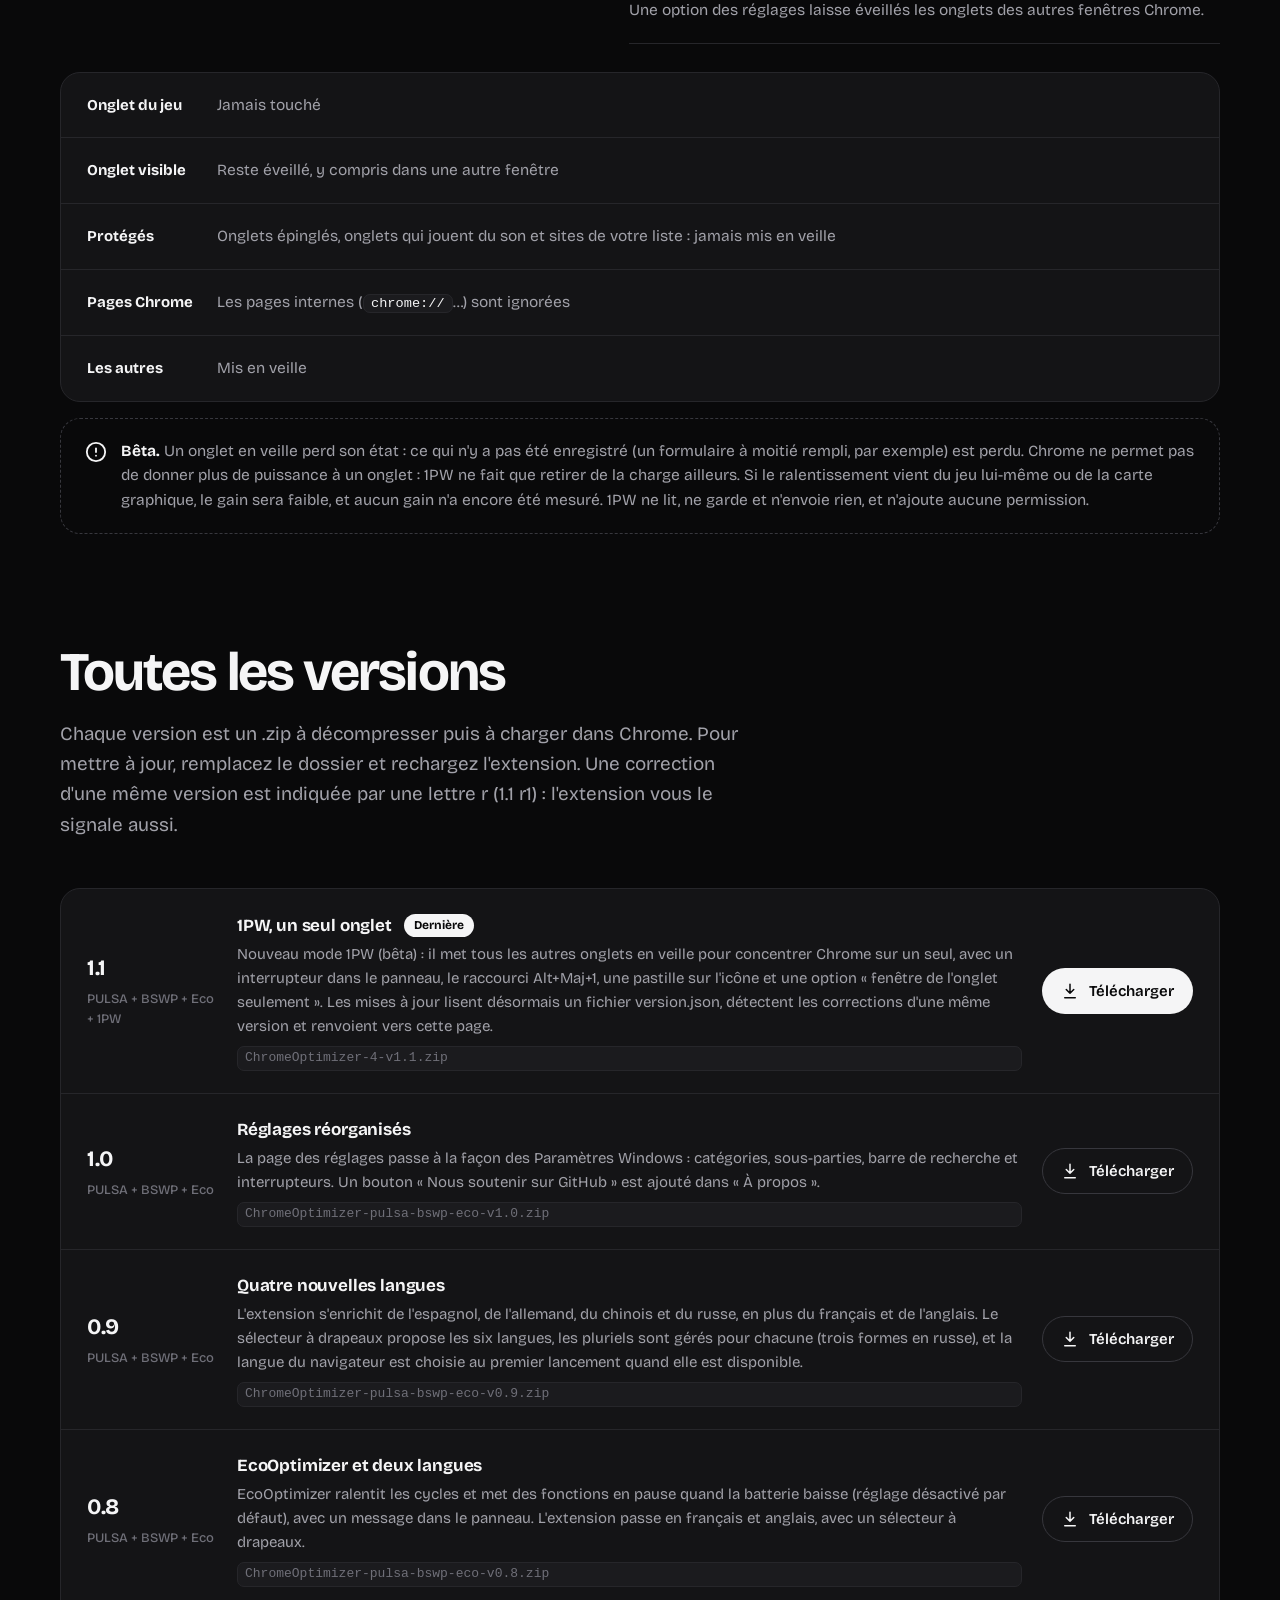
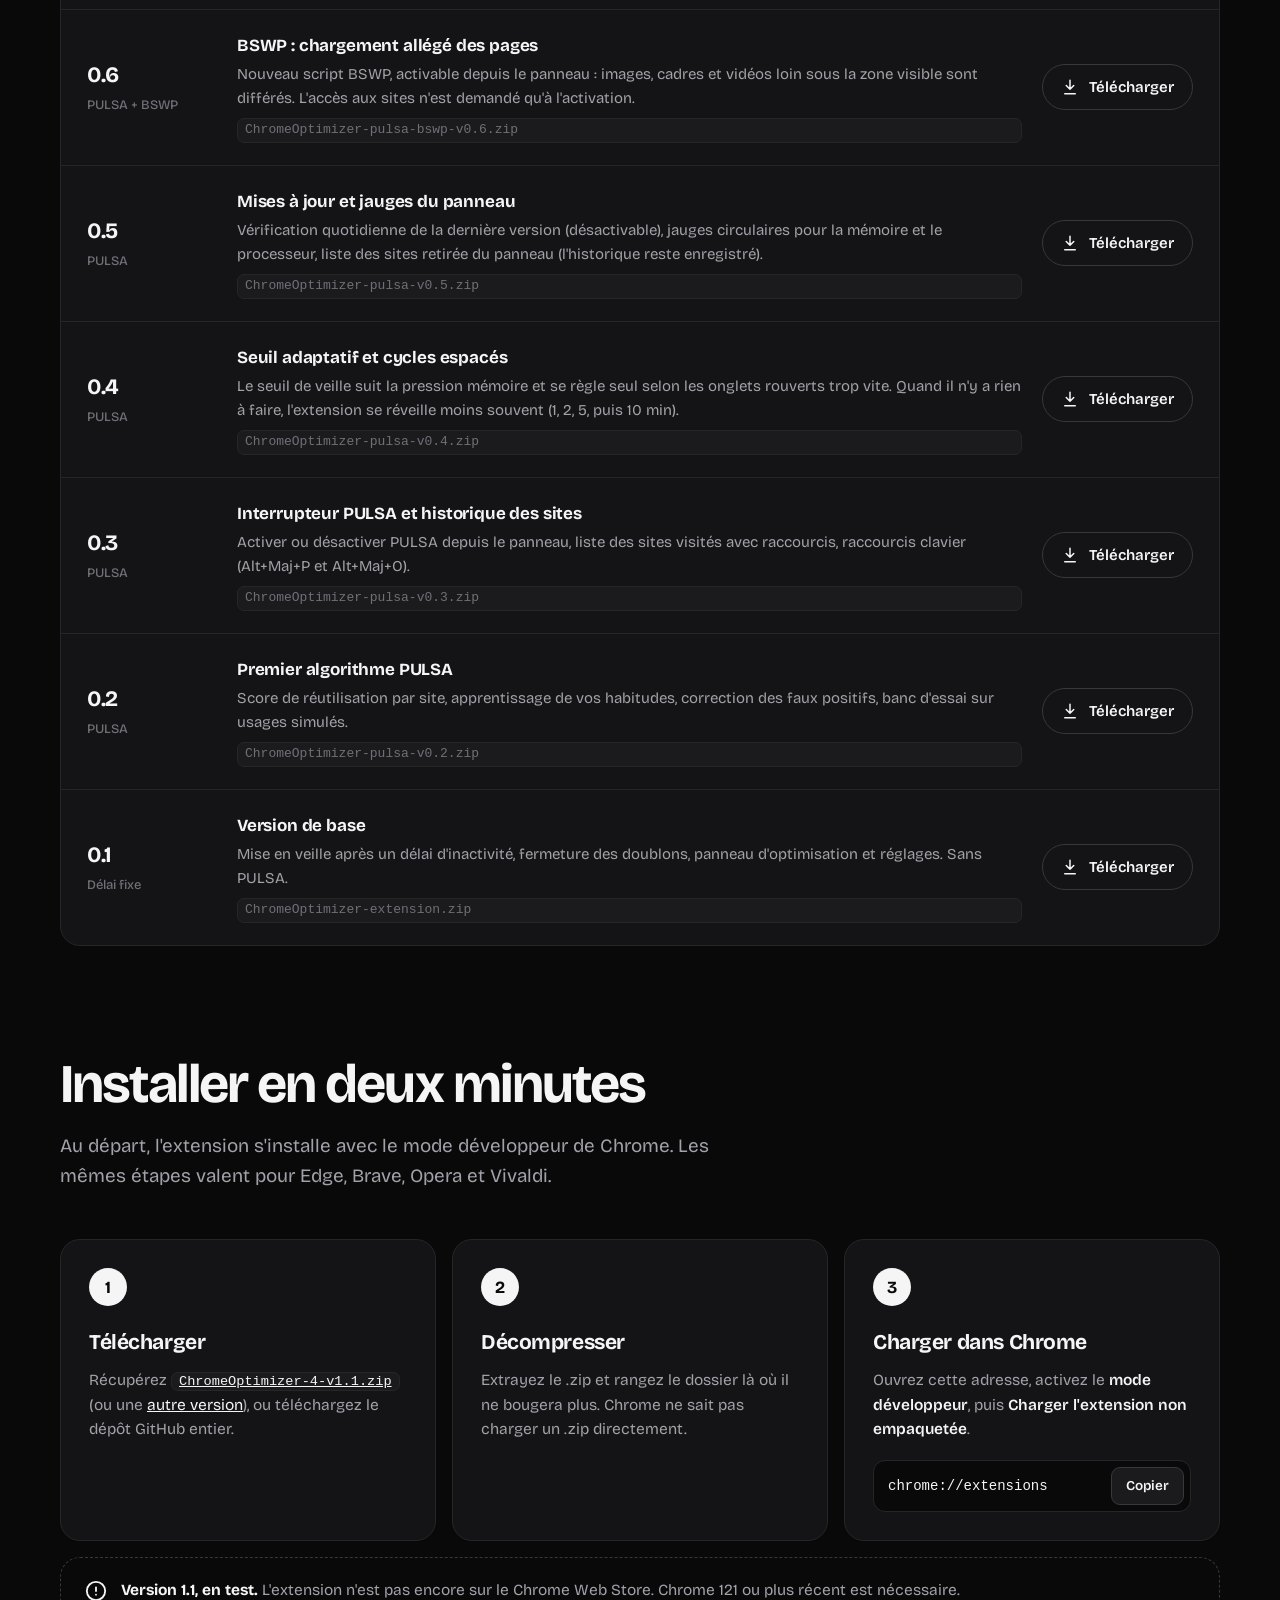
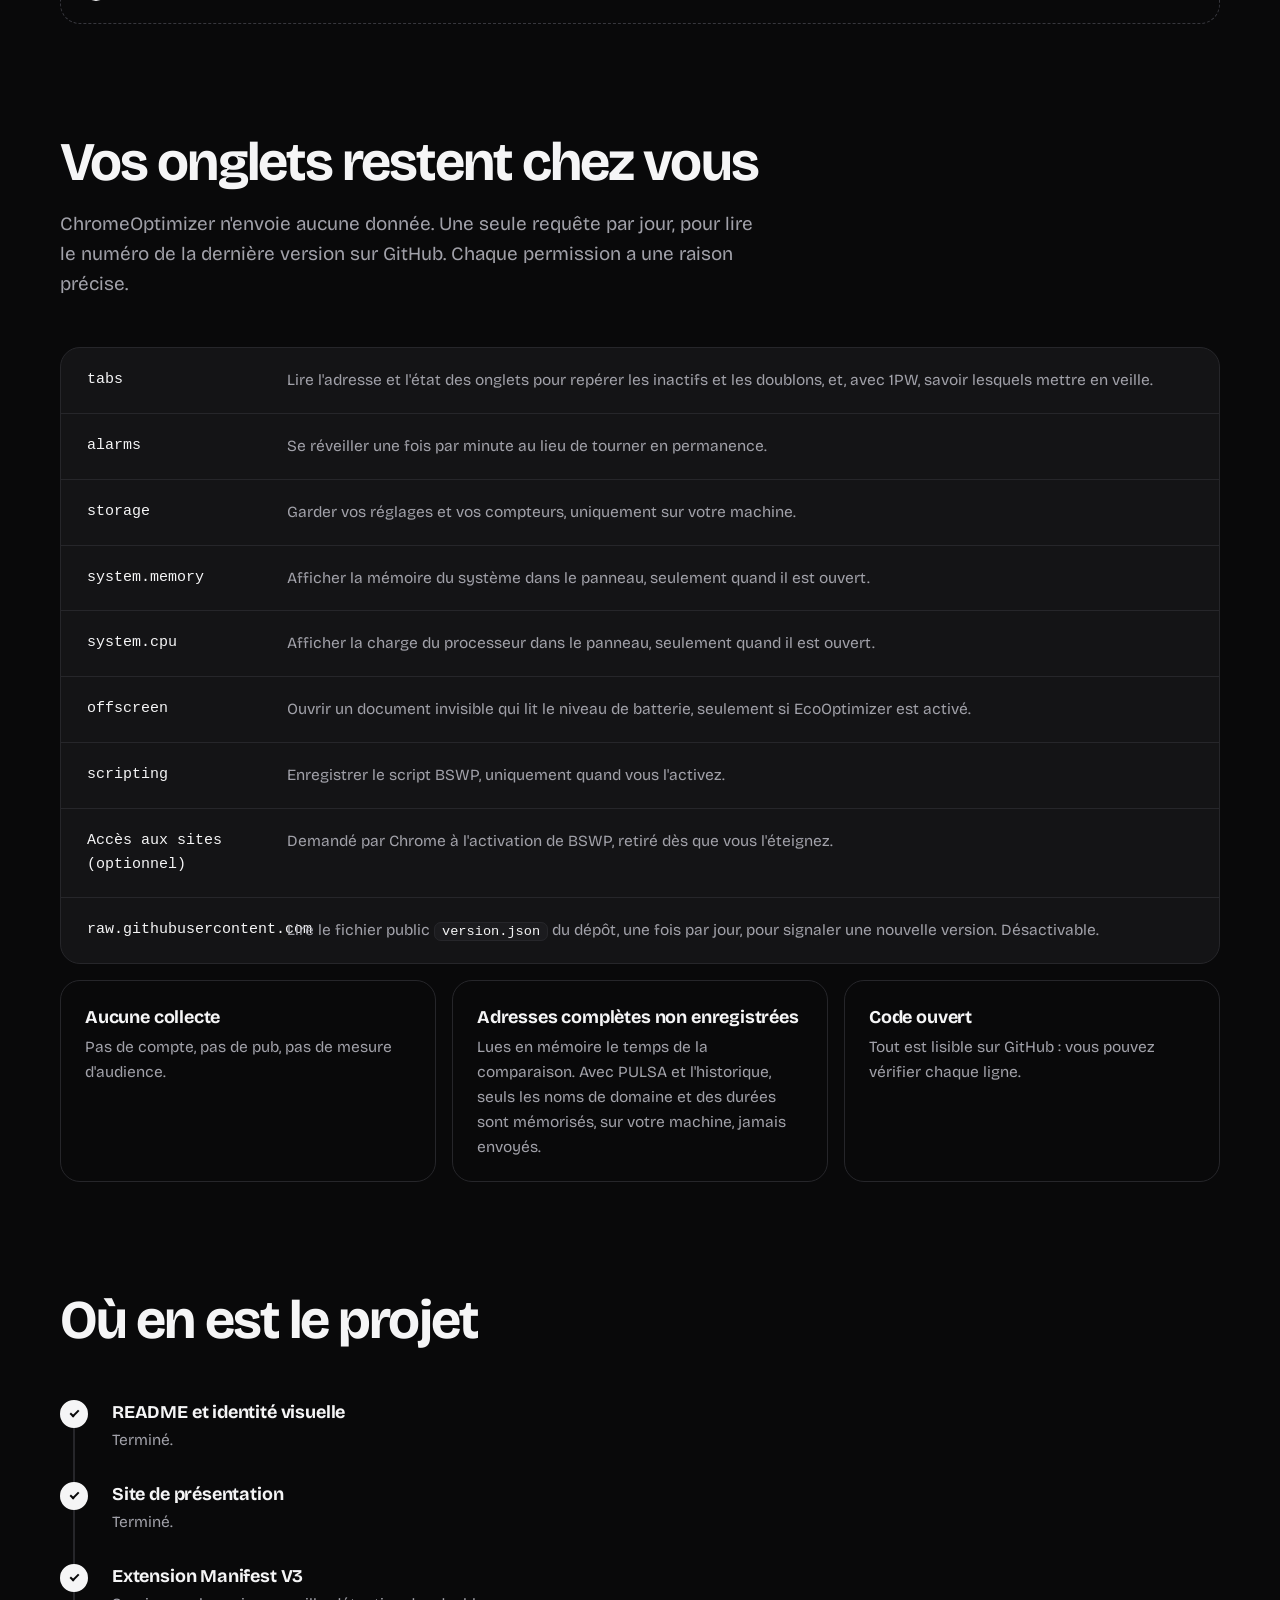
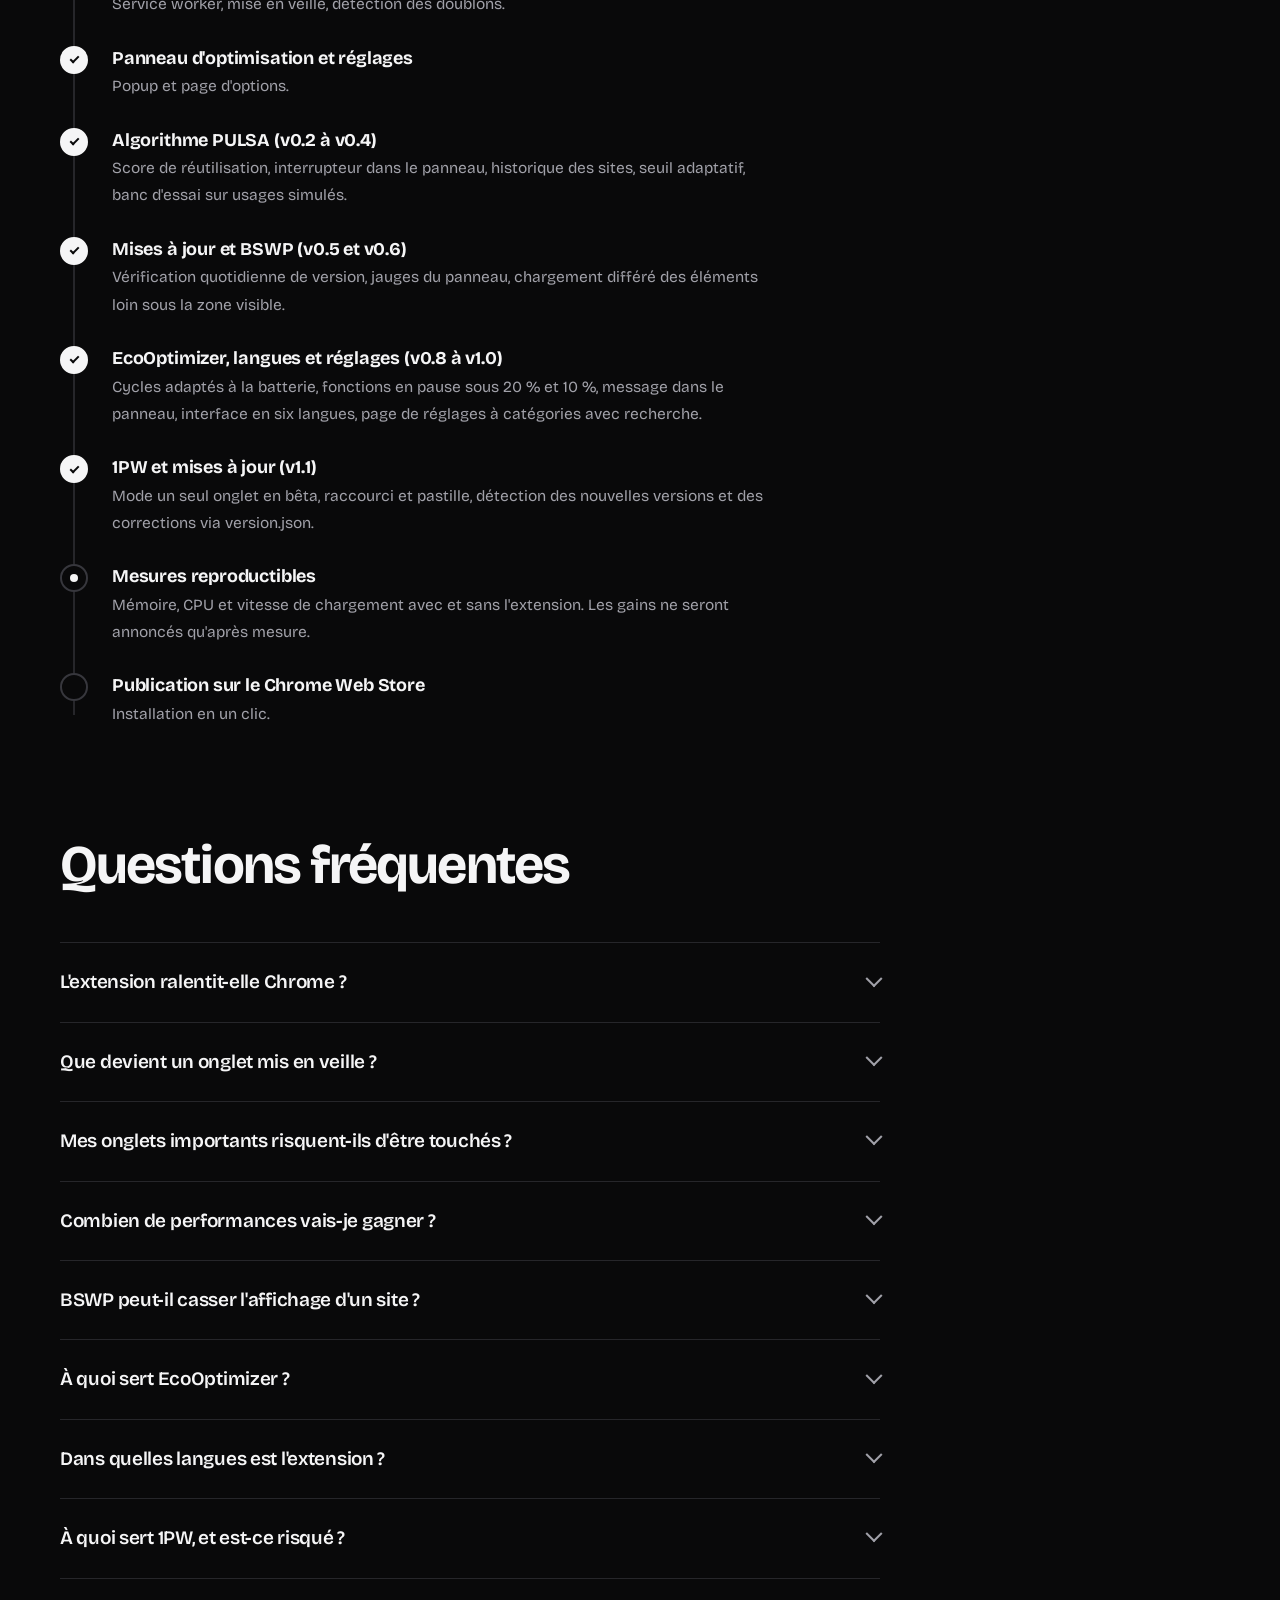
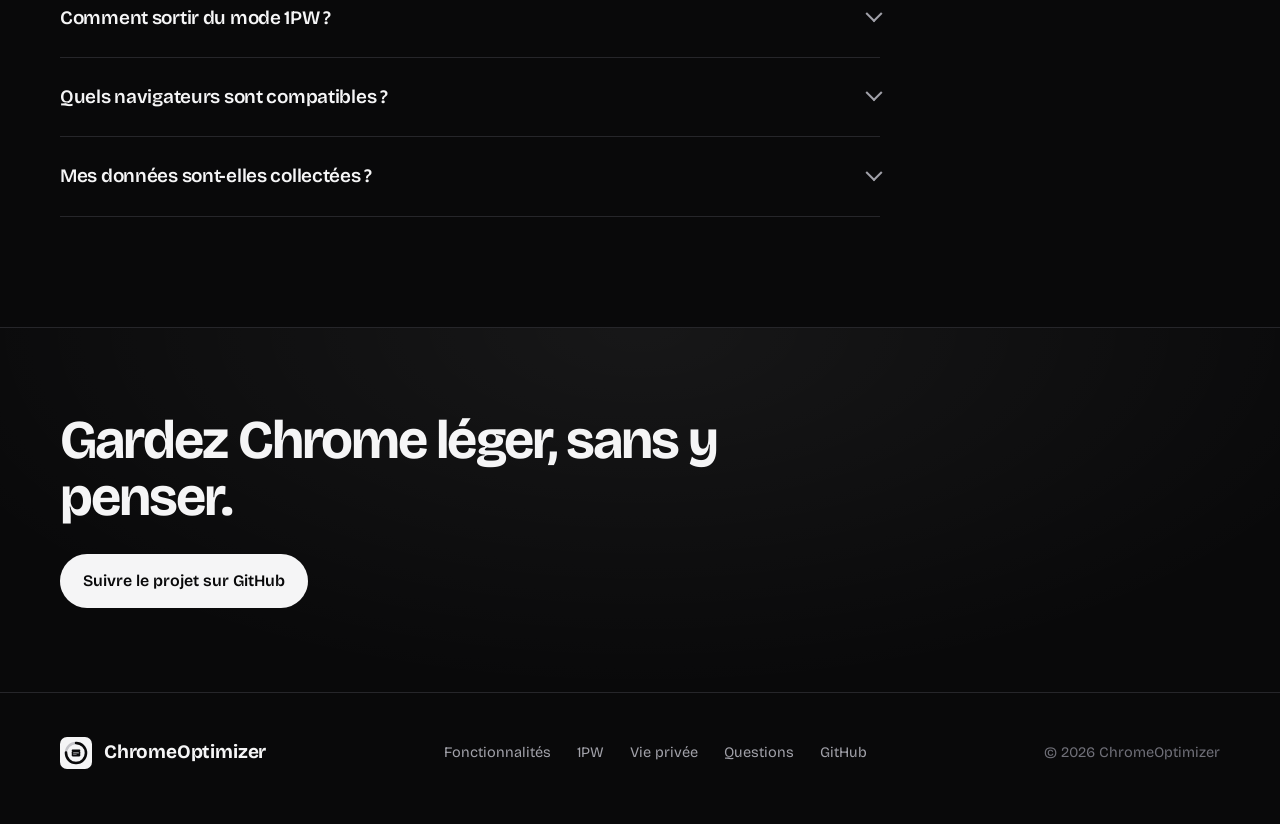
==== commit 9e839ad4: "Update index.html" ====
--- a/index.html
+++ b/index.html
@@ -571,7 +571,7 @@
         <p>PULSA (<i>Predictive Usage Scoring and Lifecycle Algorithm</i>) remplace le délai fixe par un score. Pour chaque onglet inactif, il estime la probabilité que vous le rouvriez dans l'heure, d'après vos habitudes sur ce site.</p>
       </div>
       <div class="pulsa-cta">
-        <a class="btn btn-primary" href="https://github.com/chpalitom09-bot/ChromeOptimizer/raw/main/releases/ChromeOptimizer-4-v1.1.zip" download>
+        <a class="btn btn-primary" href="https://github.com/chpalitom09-bot/ChromeOptimizer/raw/main/ChromeOptimizer-4-v1.1.zip" download>
           <svg viewBox="0 0 24 24" fill="none" stroke="currentColor" stroke-width="2" stroke-linecap="round" stroke-linejoin="round" aria-hidden="true"><path d="M12 3v12M7 10l5 5 5-5M5 21h14"/></svg>
           Télécharger la dernière version
         </a>
@@ -606,7 +606,7 @@
         <p>BSWP (<i>Better Speed WebPage</i>) est un petit script qui accélère le chargement des pages en ne chargeant que le nécessaire. Les images, cadres et vidéos situés loin sous la zone visible attendent que vous descendiez, et la connexion est libérée pour le haut de la page.</p>
       </div>
       <div class="pulsa-cta">
-        <a class="btn btn-primary" href="https://github.com/chpalitom09-bot/ChromeOptimizer/raw/main/releases/ChromeOptimizer-4-v1.1.zip" download>
+        <a class="btn btn-primary" href="https://github.com/chpalitom09-bot/ChromeOptimizer/raw/main/ChromeOptimizer-4-v1.1.zip" download>
           <svg viewBox="0 0 24 24" fill="none" stroke="currentColor" stroke-width="2" stroke-linecap="round" stroke-linejoin="round" aria-hidden="true"><path d="M12 3v12M7 10l5 5 5-5M5 21h14"/></svg>
           Télécharger la version avec BSWP
         </a>
@@ -641,7 +641,7 @@
         <p>Sur batterie, EcoOptimizer adapte le rythme de l'extension au niveau restant : les cycles de vérification s'espacent par paliers, et quelques fonctions annexes se mettent en pause quand la charge devient critique. Il se règle uniquement depuis la page des réglages.</p>
       </div>
       <div class="pulsa-cta">
-        <a class="btn btn-primary" href="https://github.com/chpalitom09-bot/ChromeOptimizer/raw/main/releases/ChromeOptimizer-4-v1.1.zip" download><svg viewBox="0 0 24 24" fill="none" stroke="currentColor" stroke-width="2" stroke-linecap="round" stroke-linejoin="round" aria-hidden="true"><path d="M12 3v12M7 10l5 5 5-5M5 21h14"/></svg>Télécharger la version 1.1</a>
+        <a class="btn btn-primary" href="https://github.com/chpalitom09-bot/ChromeOptimizer/raw/main/ChromeOptimizer-4-v1.1.zip" download><svg viewBox="0 0 24 24" fill="none" stroke="currentColor" stroke-width="2" stroke-linecap="round" stroke-linejoin="round" aria-hidden="true"><path d="M12 3v12M7 10l5 5 5-5M5 21h14"/></svg>Télécharger la version 1.1</a>
         <a class="btn btn-ghost" href="#versions">Toutes les versions</a>
       </div>
       <p class="pulsa-meta"><code>ChromeOptimizer-4-v1.1.zip</code>. EcoOptimizer est éteint par défaut : choisissez « Activé » dans les réglages.</p>
@@ -680,7 +680,7 @@
         <p>1PW (<i>One Page Web</i>) sert quand un onglet doit passer avant les autres, par exemple un jeu de navigateur qui rame. Vous l'activez sur cet onglet, et l'extension met tous les autres en veille pour libérer la mémoire et le processeur.</p>
       </div>
       <div class="pulsa-cta">
-        <a class="btn btn-primary" href="https://github.com/chpalitom09-bot/ChromeOptimizer/raw/main/releases/ChromeOptimizer-4-v1.1.zip" download><svg viewBox="0 0 24 24" fill="none" stroke="currentColor" stroke-width="2" stroke-linecap="round" stroke-linejoin="round" aria-hidden="true"><path d="M12 3v12M7 10l5 5 5-5M5 21h14"/></svg>Télécharger la version 1.1</a>
+        <a class="btn btn-primary" href="https://github.com/chpalitom09-bot/ChromeOptimizer/raw/main/ChromeOptimizer-4-v1.1.zip" download><svg viewBox="0 0 24 24" fill="none" stroke="currentColor" stroke-width="2" stroke-linecap="round" stroke-linejoin="round" aria-hidden="true"><path d="M12 3v12M7 10l5 5 5-5M5 21h14"/></svg>Télécharger la version 1.1</a>
         <a class="btn btn-ghost" href="#versions">Toutes les versions</a>
       </div>
       <p class="pulsa-meta"><code>ChromeOptimizer-4-v1.1.zip</code>. 1PW est éteint par défaut : activez-le d'un interrupteur dans le panneau, ou avec Alt+Maj+1.</p>
@@ -723,7 +723,7 @@
         <div class="ver-t"><b>1PW, un seul onglet <span class="tag">Dernière</span></b>
           <span>Nouveau mode 1PW (bêta) : il met tous les autres onglets en veille pour concentrer Chrome sur un seul, avec un interrupteur dans le panneau, le raccourci Alt+Maj+1, une pastille sur l'icône et une option « fenêtre de l'onglet seulement ». Les mises à jour lisent désormais un fichier version.json, détectent les corrections d'une même version et renvoient vers cette page.</span>
           <code class="ver-file">ChromeOptimizer-4-v1.1.zip</code></div>
-        <a class="btn btn-primary" href="https://github.com/chpalitom09-bot/ChromeOptimizer/raw/main/releases/ChromeOptimizer-4-v1.1.zip" download><svg viewBox="0 0 24 24" fill="none" stroke="currentColor" stroke-width="2" stroke-linecap="round" stroke-linejoin="round" aria-hidden="true"><path d="M12 3v12M7 10l5 5 5-5M5 21h14"/></svg>Télécharger</a>
+        <a class="btn btn-primary" href="https://github.com/chpalitom09-bot/ChromeOptimizer/raw/main/ChromeOptimizer-4-v1.1.zip" download><svg viewBox="0 0 24 24" fill="none" stroke="currentColor" stroke-width="2" stroke-linecap="round" stroke-linejoin="round" aria-hidden="true"><path d="M12 3v12M7 10l5 5 5-5M5 21h14"/></svg>Télécharger</a>
       </li>
       <li class="ver">
         <div class="ver-n">1.0<small>PULSA + BSWP + Eco</small></div>
@@ -802,7 +802,7 @@
     <div class="steps">
       <div class="step">
         <h3>Télécharger</h3>
-        <p>Récupérez <a href="https://github.com/chpalitom09-bot/ChromeOptimizer/raw/main/releases/ChromeOptimizer-4-v1.1.zip" style="color:var(--text)"><code>ChromeOptimizer-4-v1.1.zip</code></a> (ou une <a href="#versions" style="color:var(--text)">autre version</a>), ou téléchargez le dépôt GitHub entier.</p>
+        <p>Récupérez <a href="https://github.com/chpalitom09-bot/ChromeOptimizer/raw/main/ChromeOptimizer-4-v1.1.zip" style="color:var(--text)"><code>ChromeOptimizer-4-v1.1.zip</code></a> (ou une <a href="#versions" style="color:var(--text)">autre version</a>), ou téléchargez le dépôt GitHub entier.</p>
       </div>
       <div class="step">
         <h3>Décompresser</h3>
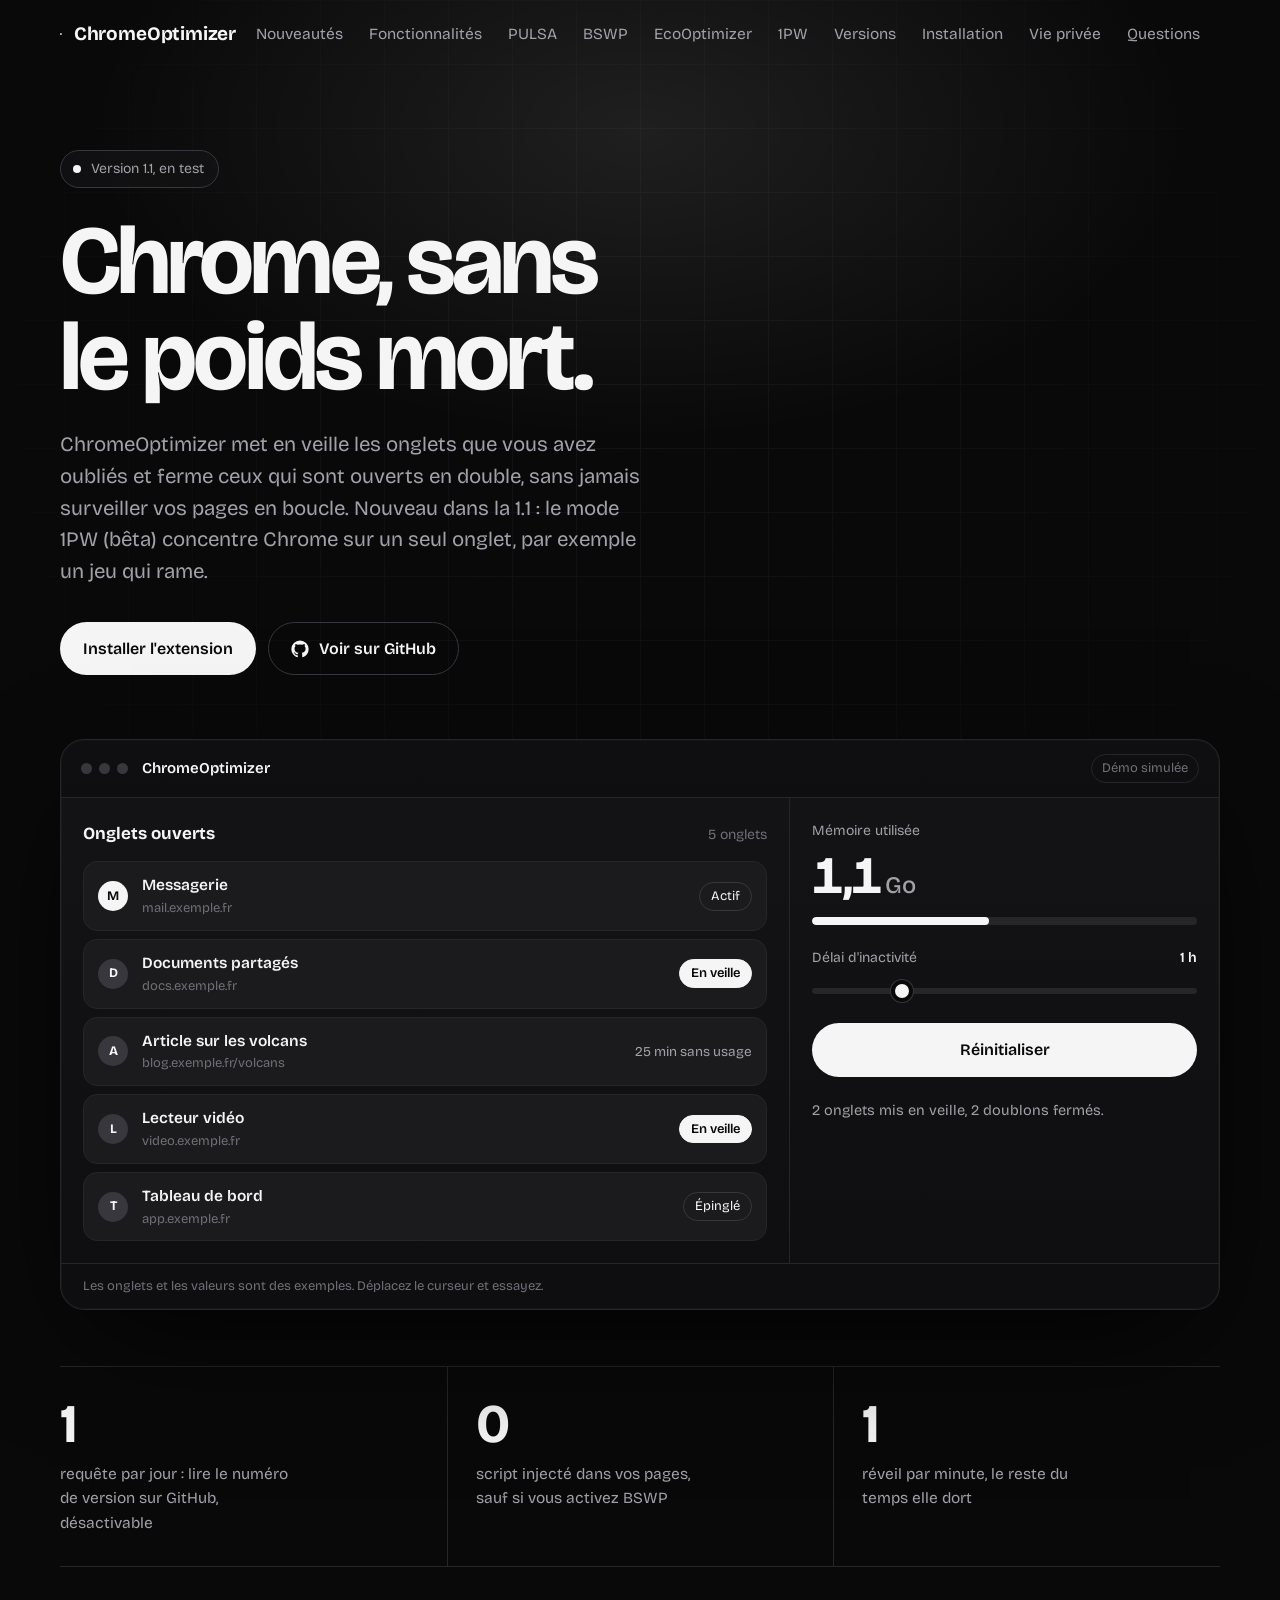
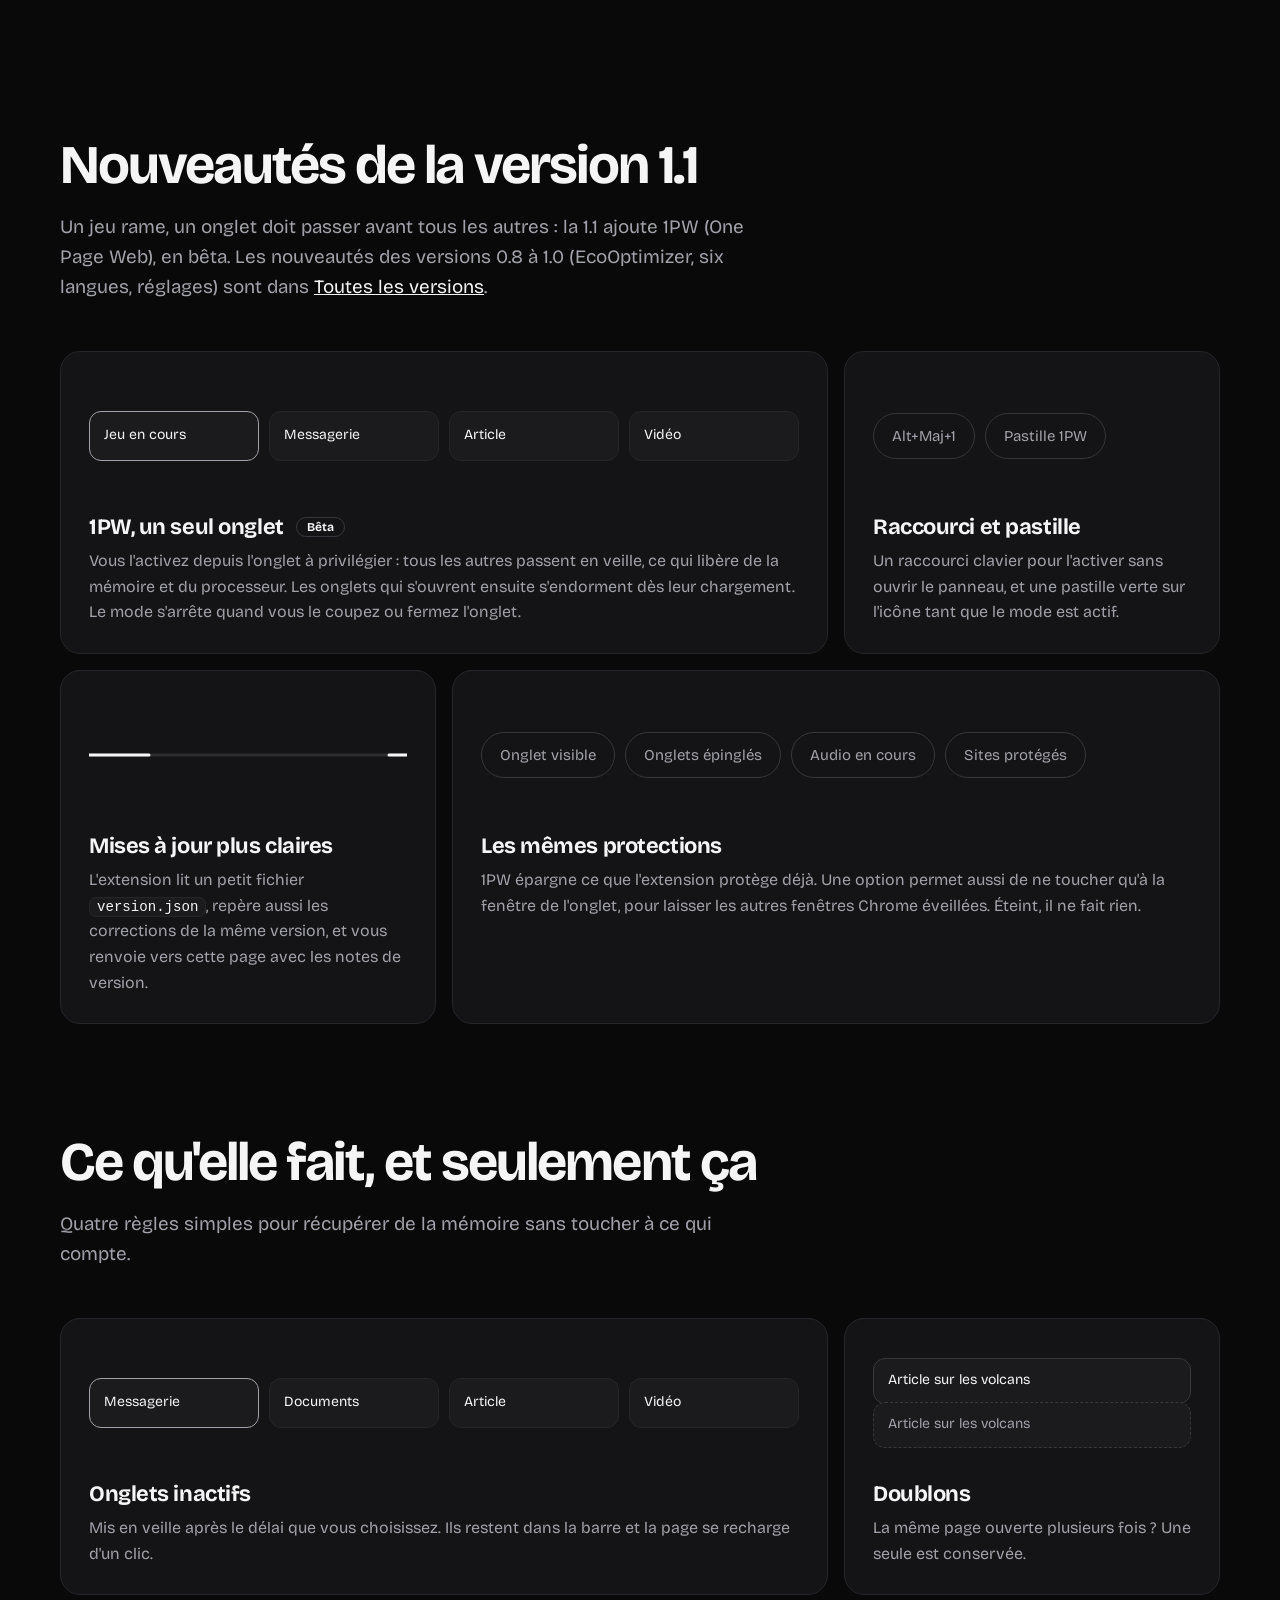
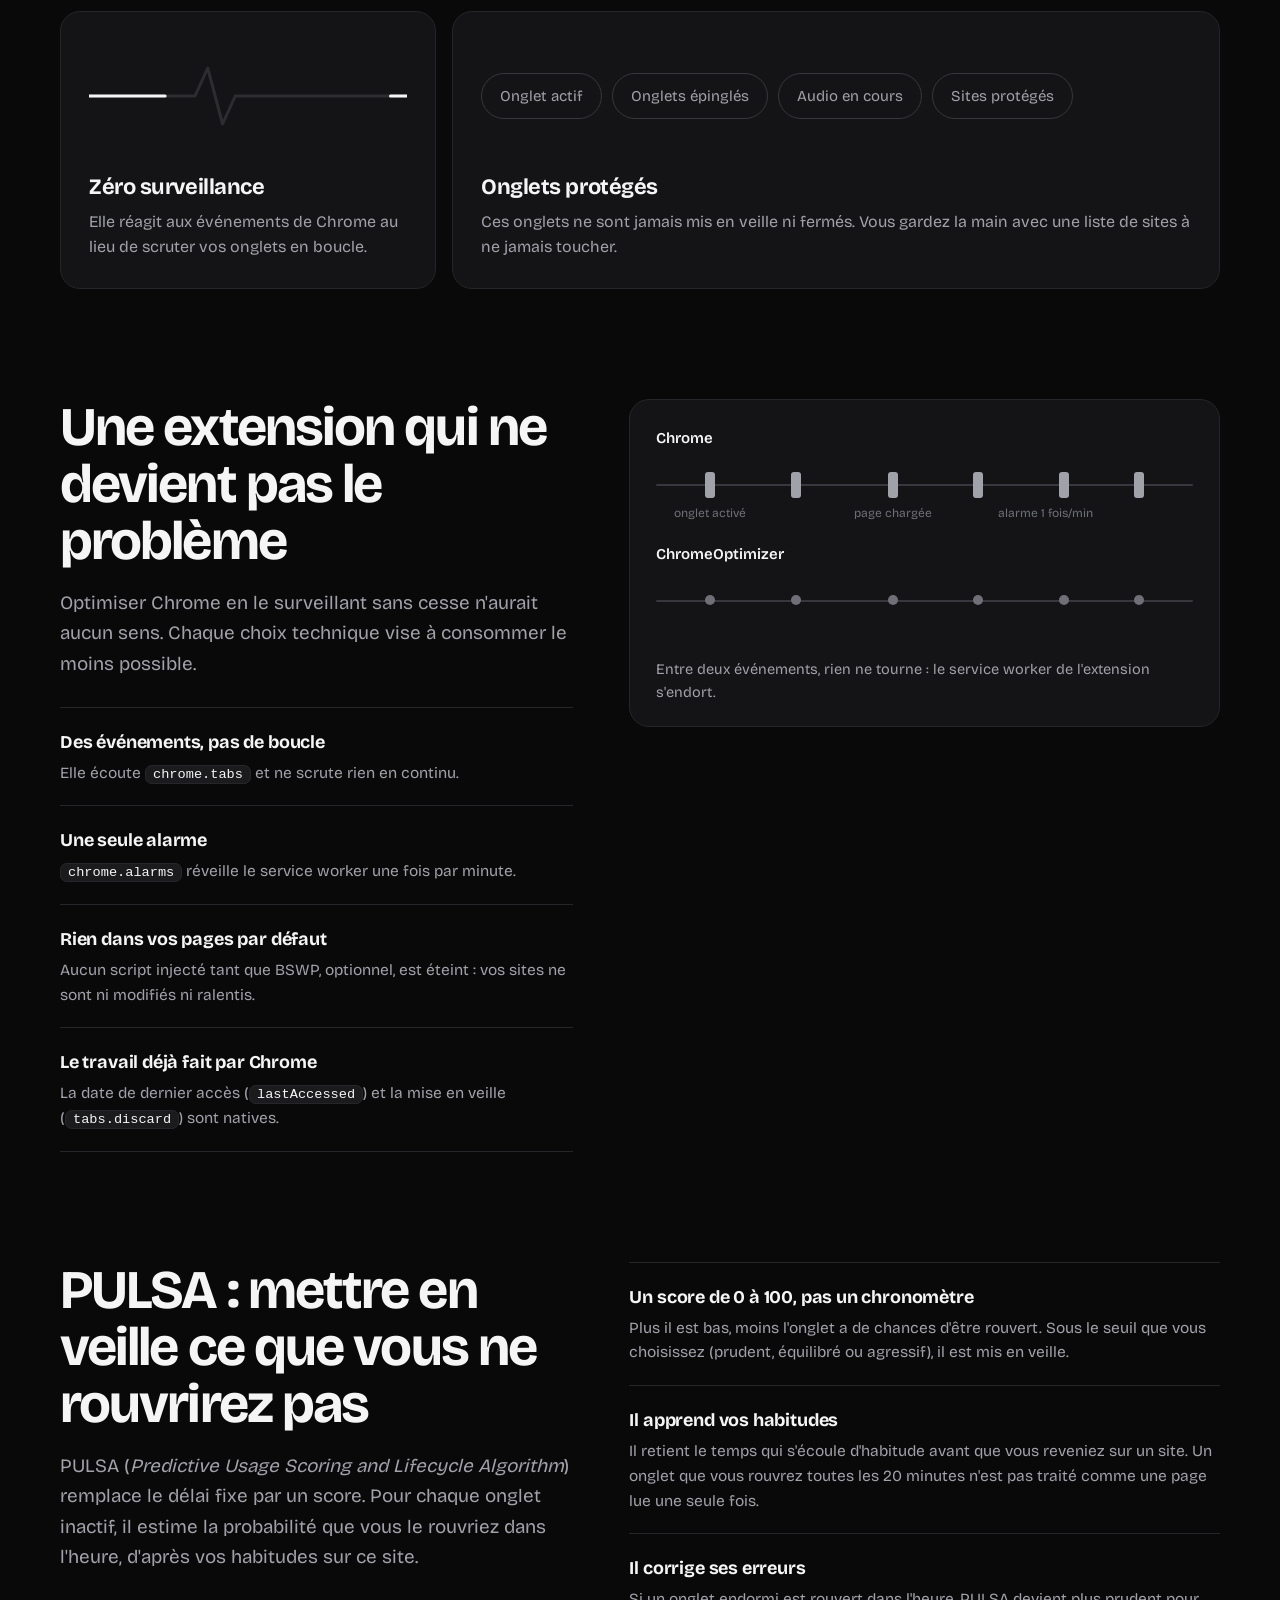
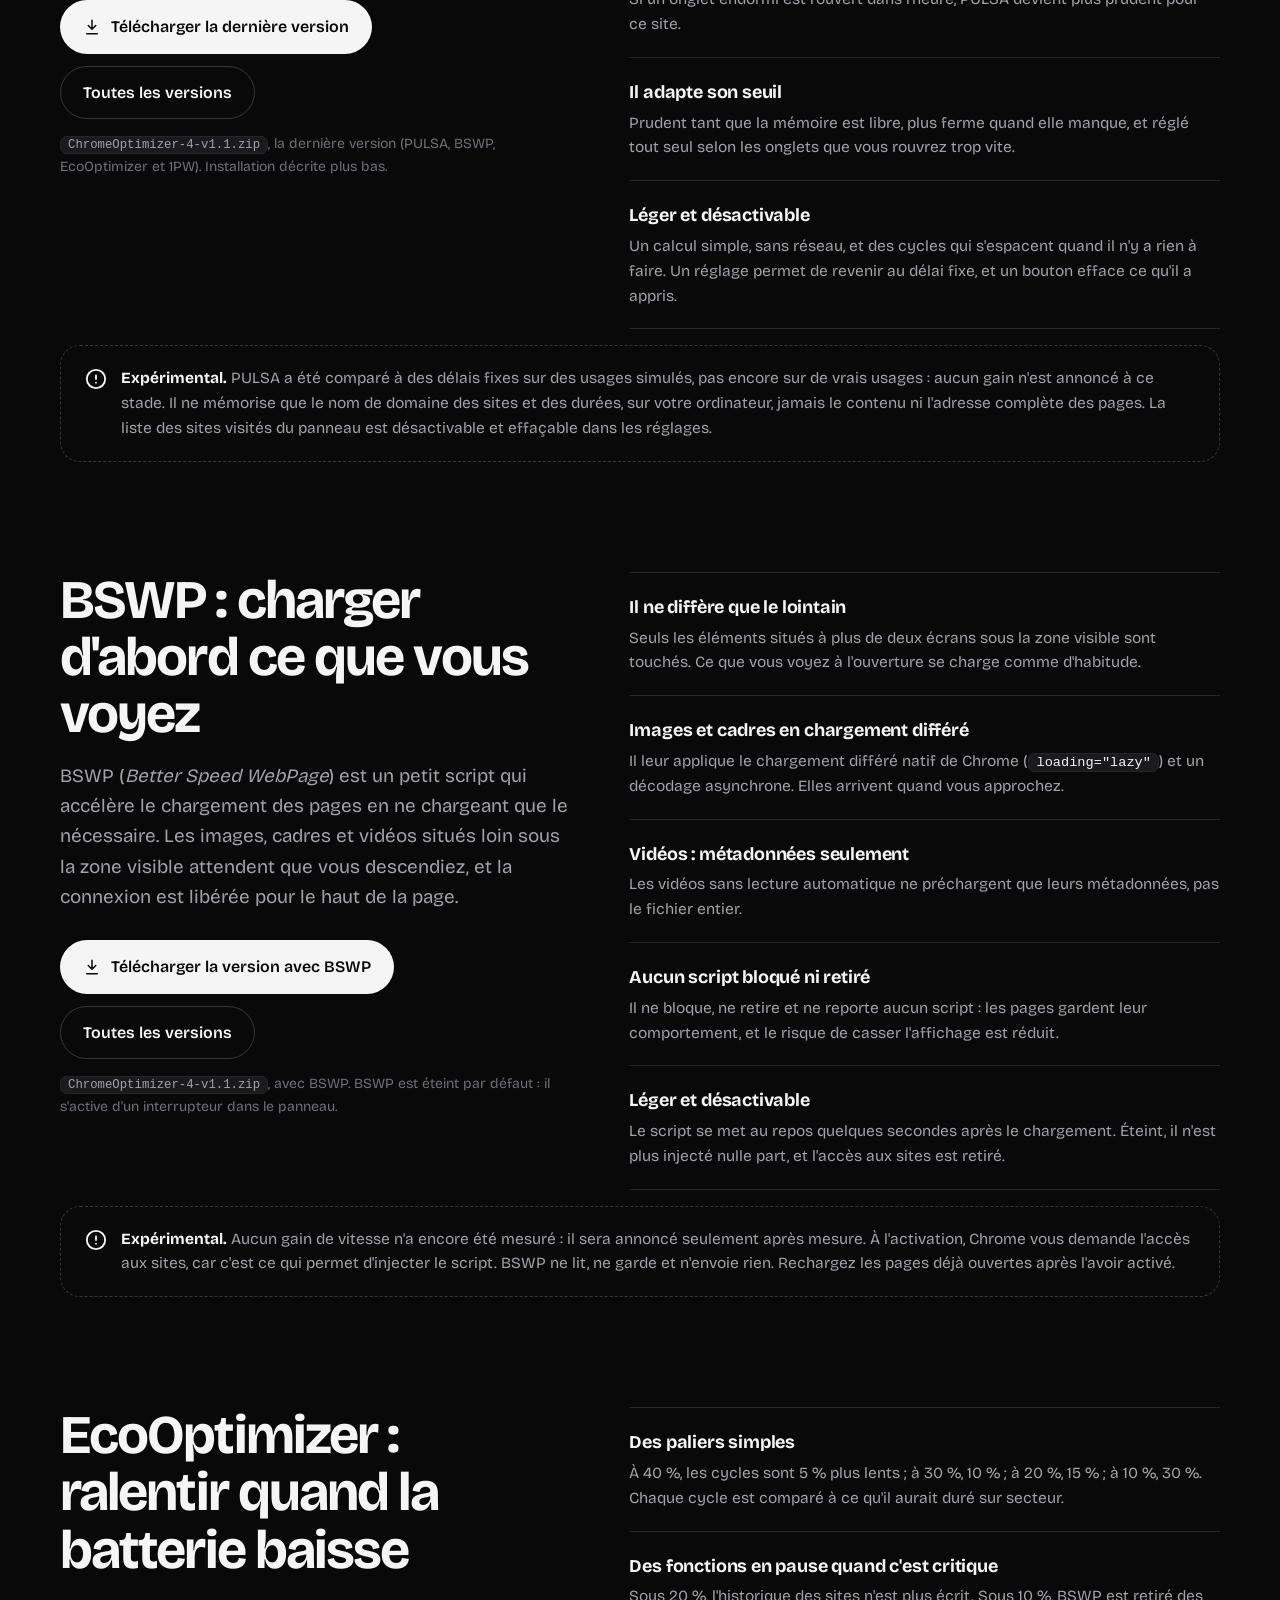
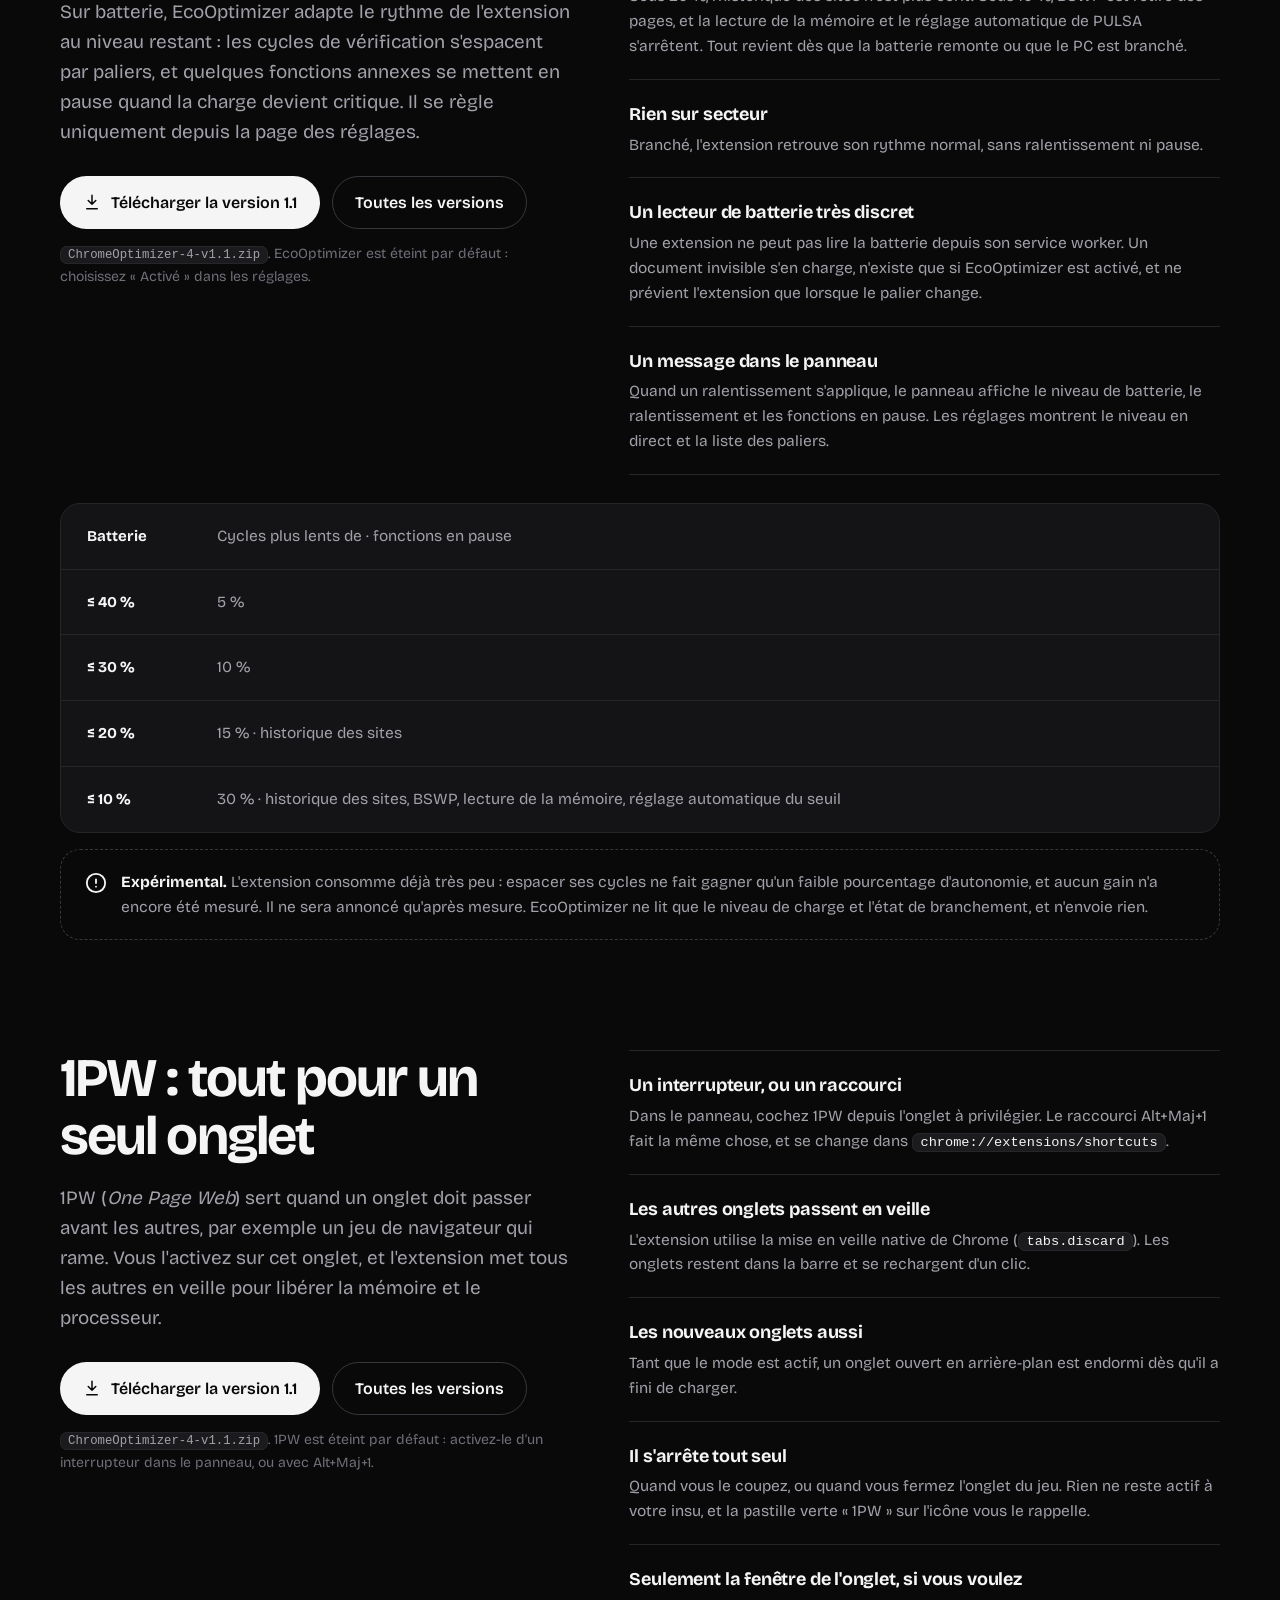
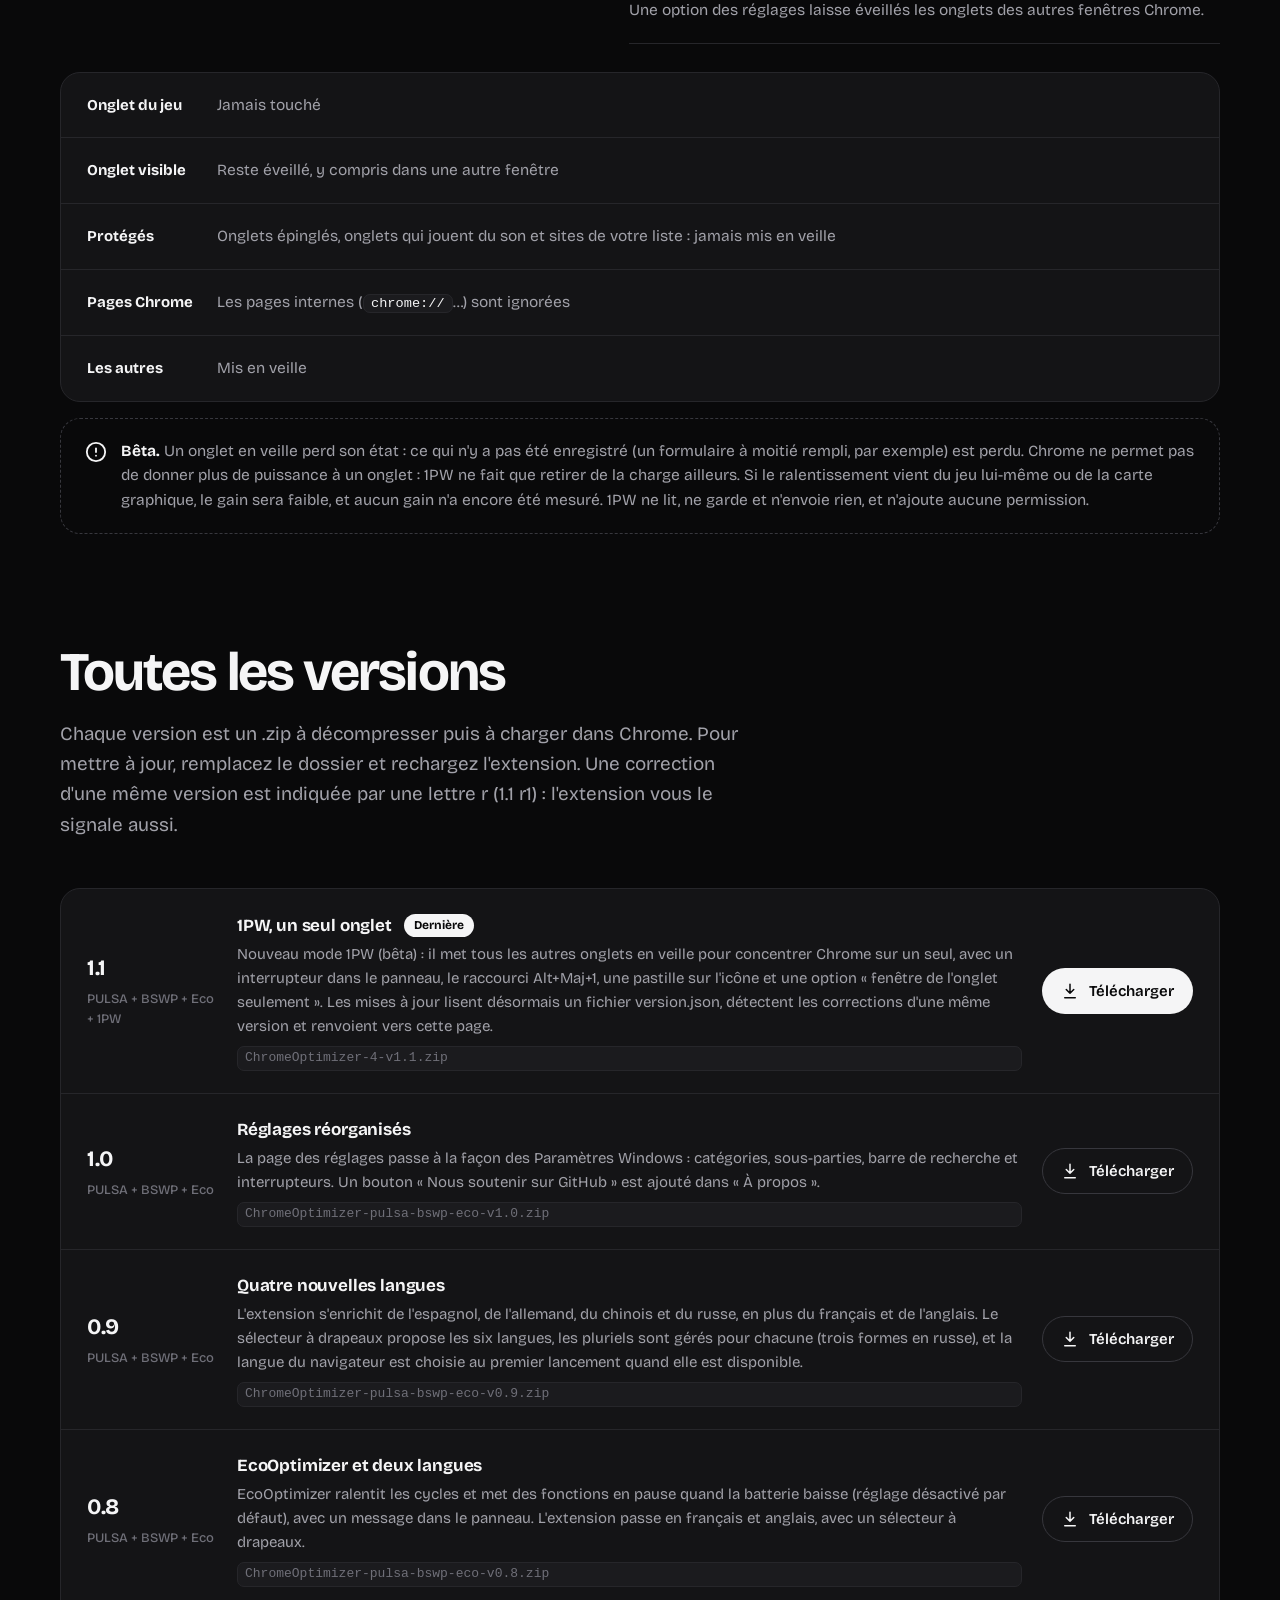
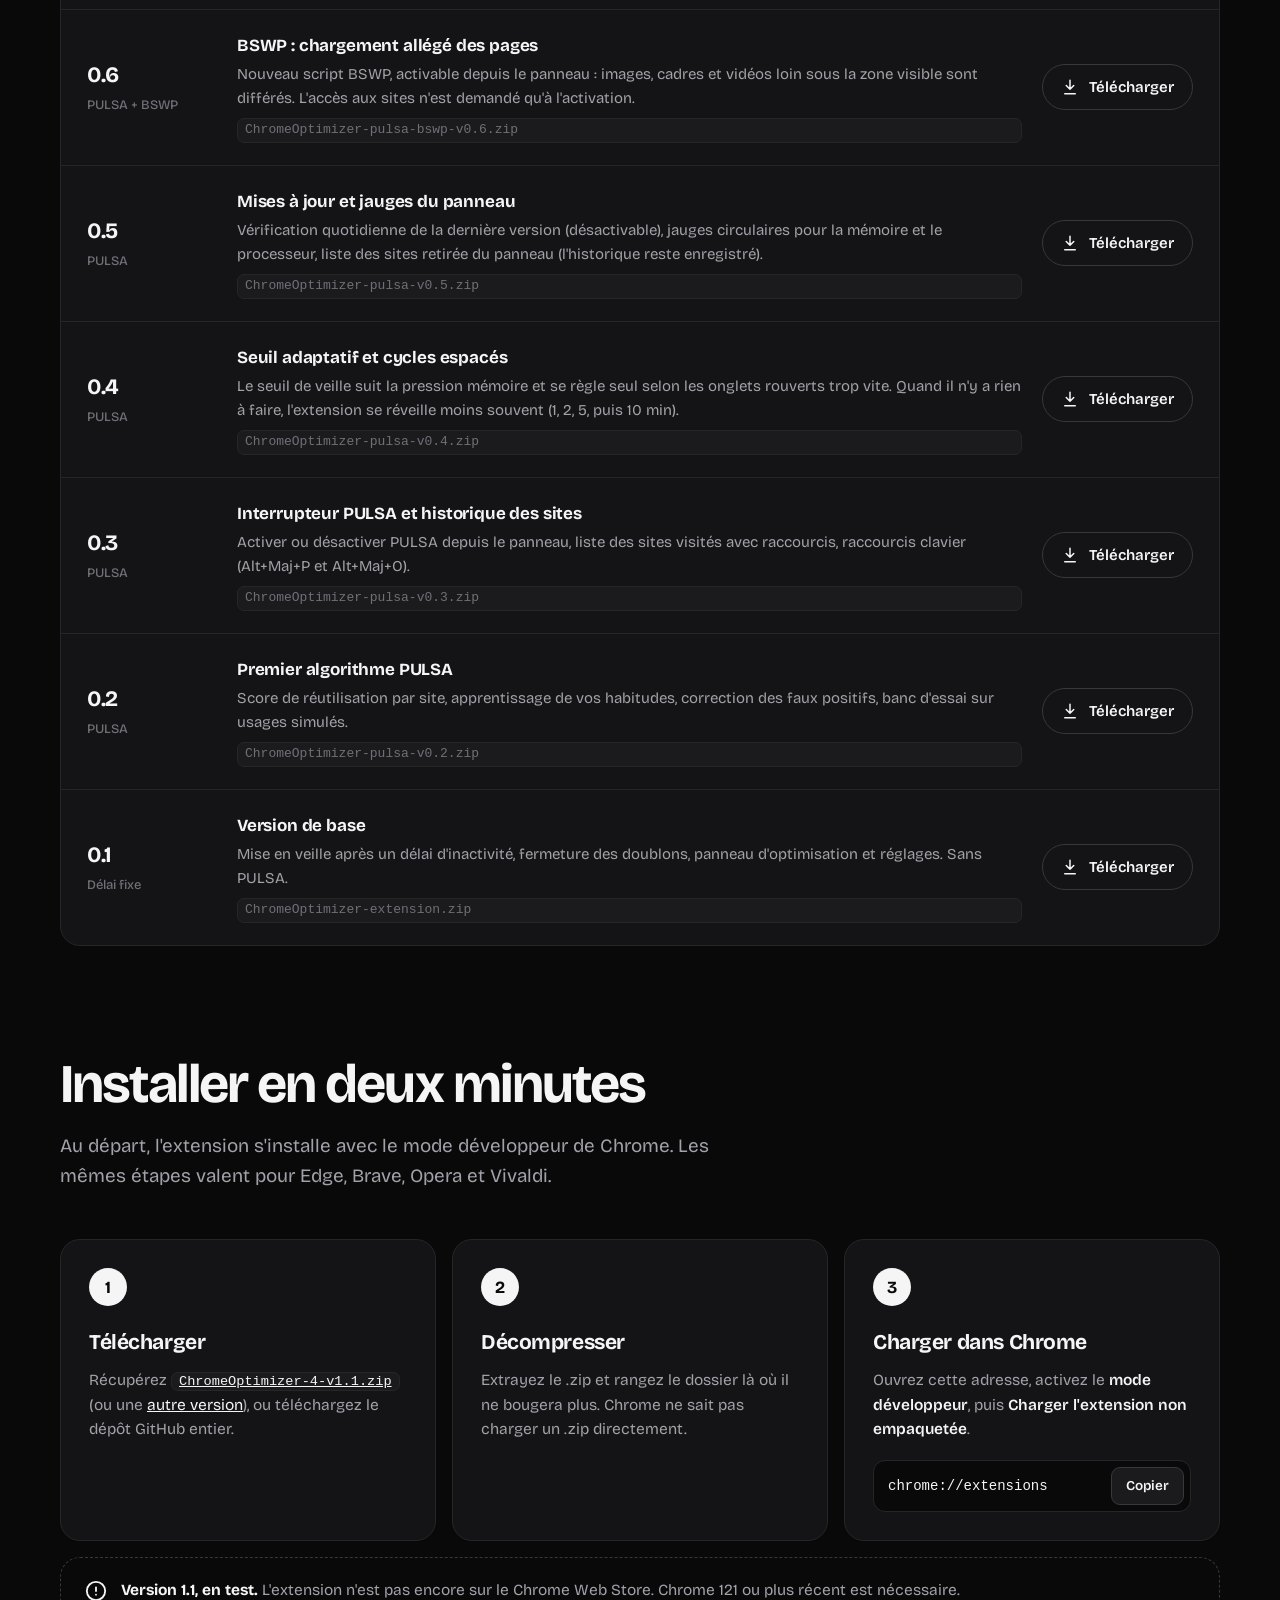
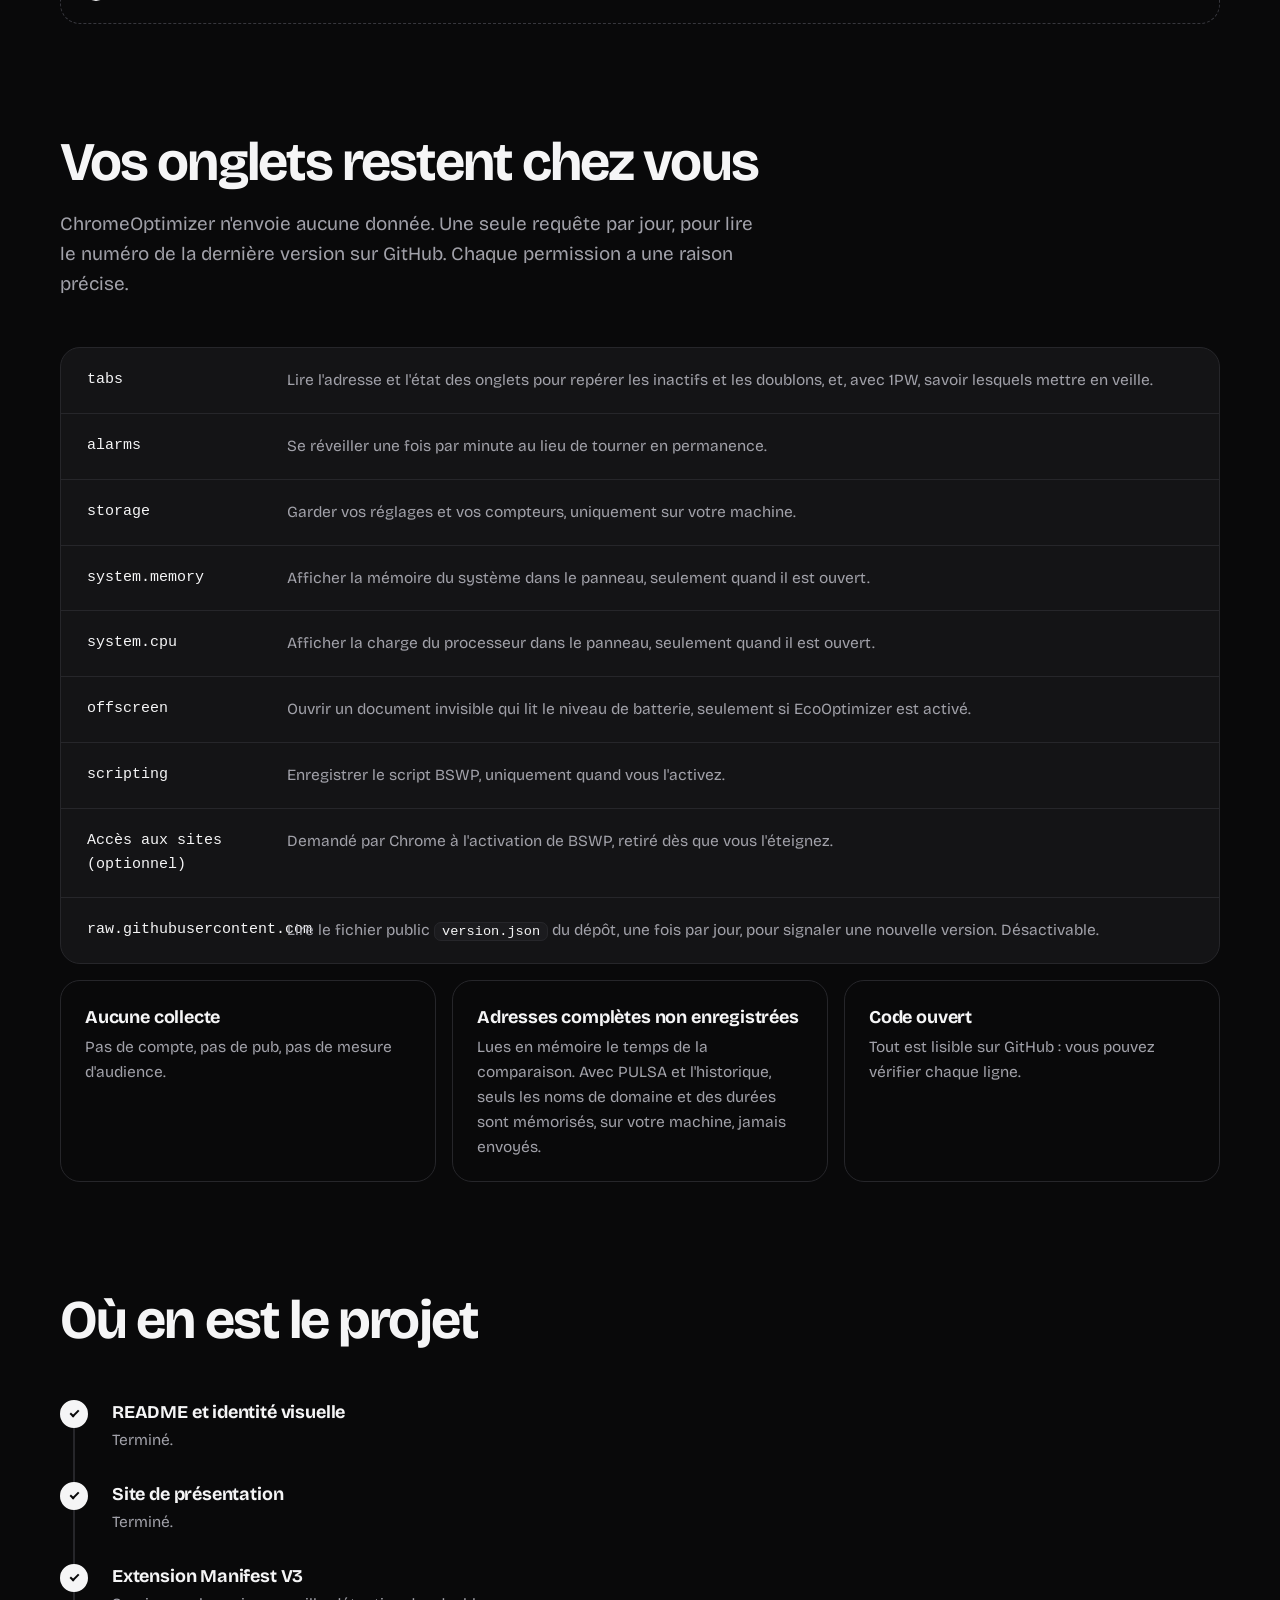
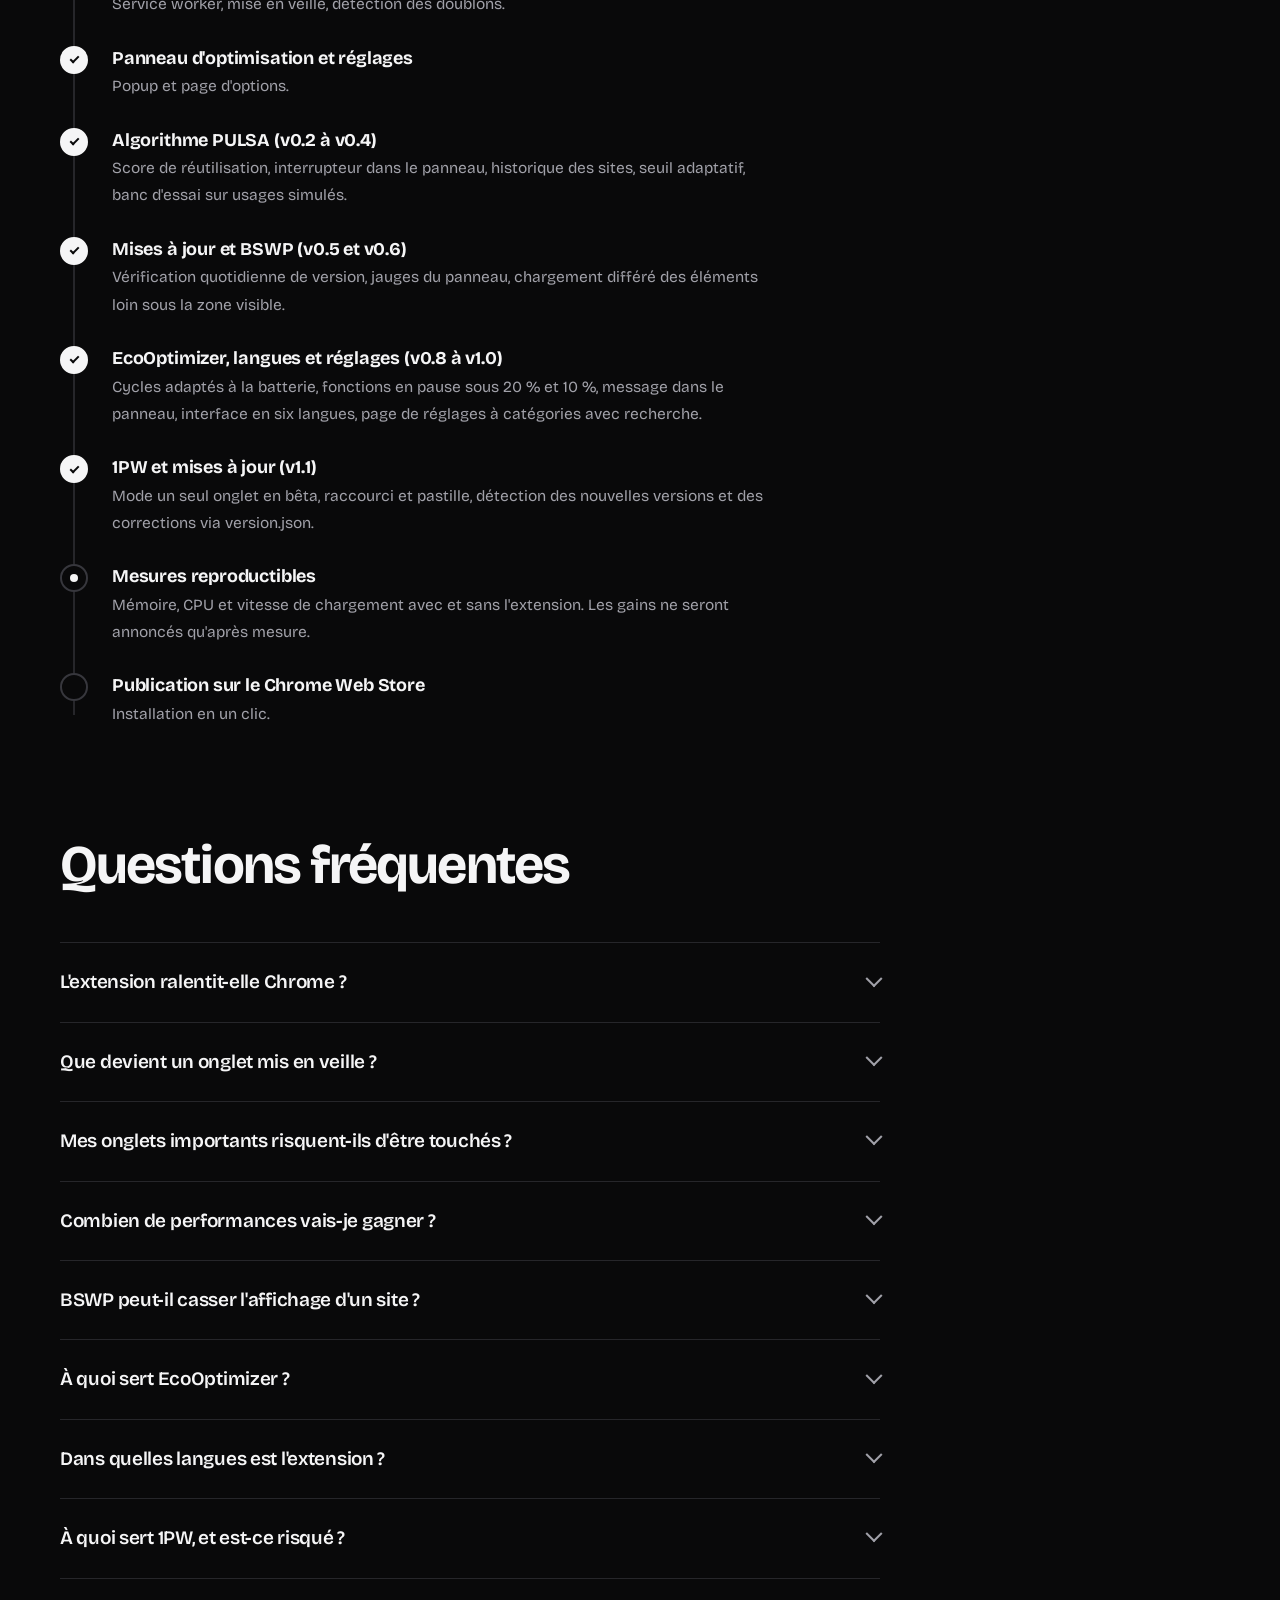
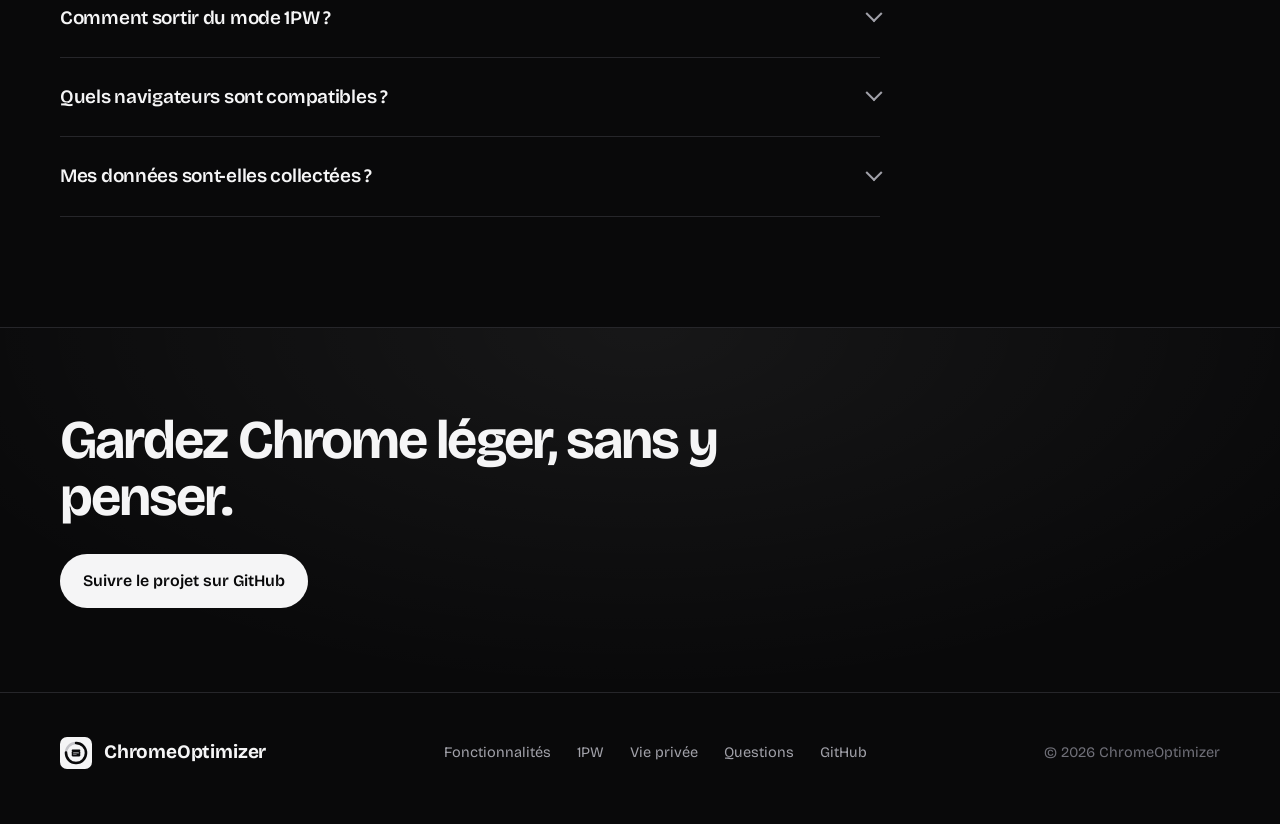
==== commit 1447e8a1: "Add files via upload" ====
--- a/index.html
+++ b/index.html
@@ -1,6 +1,18 @@
 <!DOCTYPE html>
 <html lang="fr">
 <head>
+
+<!-- Google tag (gtag.js) -->
+<script async src="https://www.googletagmanager.com/gtag/js?id=G-51LEDQMF4M"></script>
+<script>
+  window.dataLayer = window.dataLayer || [];
+  function gtag(){dataLayer.push(arguments);}
+  gtag('js', new Date());
+
+  gtag('config', 'G-51LEDQMF4M');
+</script>
+
+
 <meta charset="utf-8">
 <meta name="viewport" content="width=device-width, initial-scale=1, viewport-fit=cover">
 <title>ChromeOptimizer : libérez la mémoire de Chrome sans y penser</title>
@@ -9,7 +21,56 @@
 <meta property="og:title" content="ChromeOptimizer">
 <meta property="og:description" content="Libérez la mémoire de Chrome sans y penser. Onglets inactifs en veille, doublons fermés.">
 <meta property="og:type" content="website">
-<link rel="icon" href="data:image/svg+xml,%3Csvg xmlns='http://www.w3.org/2000/svg' viewBox='0 0 128 128'%3E%3Crect width='128' height='128' rx='28' fill='%23f5f5f6'/%3E%3Ccircle cx='64' cy='64' r='40' fill='none' stroke='%23c4c4c9' stroke-width='10'/%3E%3Ccircle cx='64' cy='64' r='40' fill='none' stroke='%2309090a' stroke-width='10' stroke-linecap='round' stroke-dasharray='251.3' stroke-dashoffset='62' transform='rotate(-90 64 64)'/%3E%3Crect x='47' y='56' width='34' height='22' rx='5' fill='%2309090a'/%3E%3C/svg%3E">
+<link rel="canonical" href="https://chpalitom09-bot.github.io/ChromeOptimizer/">
+<meta name="robots" content="index, follow, max-image-preview:large">
+<meta name="author" content="ChromeOptimizer">
+<meta name="keywords" content="extension Chrome, libérer mémoire Chrome, onglets inactifs, mise en veille onglets, fermer doublons, économiser batterie, Chrome lent, tab suspender, gestionnaire d'onglets">
+<meta property="og:url" content="https://chpalitom09-bot.github.io/ChromeOptimizer/">
+<meta property="og:site_name" content="ChromeOptimizer">
+<meta property="og:locale" content="fr_FR">
+<meta property="og:image" content="https://chpalitom09-bot.github.io/ChromeOptimizer/og-image.png">
+<meta property="og:image:width" content="1200">
+<meta property="og:image:height" content="630">
+<meta property="og:image:alt" content="ChromeOptimizer : libérez la mémoire de Chrome sans y penser">
+<meta name="twitter:card" content="summary_large_image">
+<meta name="twitter:title" content="ChromeOptimizer : libérez la mémoire de Chrome sans y penser">
+<meta name="twitter:description" content="Onglets inactifs en veille, doublons fermés, mode un seul onglet. Aucune donnée collectée.">
+<meta name="twitter:image" content="https://chpalitom09-bot.github.io/ChromeOptimizer/og-image.png">
+<link rel="icon" href="https://chpalitom09-bot.github.io/ChromeOptimizer/favicon.ico" sizes="any">
+<link rel="icon" href="https://chpalitom09-bot.github.io/ChromeOptimizer/favicon.svg" type="image/svg+xml">
+<link rel="icon" href="https://chpalitom09-bot.github.io/ChromeOptimizer/icon-48.png" type="image/png" sizes="48x48">
+<link rel="icon" href="https://chpalitom09-bot.github.io/ChromeOptimizer/icon-192.png" type="image/png" sizes="192x192">
+<link rel="apple-touch-icon" href="https://chpalitom09-bot.github.io/ChromeOptimizer/apple-touch-icon.png">
+<link rel="manifest" href="https://chpalitom09-bot.github.io/ChromeOptimizer/site.webmanifest">
+<script type="application/ld+json">
+{
+  "@context": "https://schema.org",
+  "@graph": [
+    {
+      "@type": "WebSite",
+      "@id": "https://chpalitom09-bot.github.io/ChromeOptimizer/#website",
+      "url": "https://chpalitom09-bot.github.io/ChromeOptimizer/",
+      "name": "ChromeOptimizer",
+      "inLanguage": "fr"
+    },
+    {
+      "@type": "SoftwareApplication",
+      "@id": "https://chpalitom09-bot.github.io/ChromeOptimizer/#app",
+      "name": "ChromeOptimizer",
+      "applicationCategory": "BrowserApplication",
+      "operatingSystem": "Windows, macOS, Linux (Chrome 121+, Chromium)",
+      "softwareVersion": "1.1",
+      "description": "Extension Chrome qui met en veille les onglets inactifs, ferme les doublons, ménage la batterie et concentre Chrome sur un seul onglet. Aucune donnée collectée.",
+      "url": "https://chpalitom09-bot.github.io/ChromeOptimizer/",
+      "image": "https://chpalitom09-bot.github.io/ChromeOptimizer/og-image.png",
+      "downloadUrl": "https://github.com/chpalitom09-bot/ChromeOptimizer/raw/main/ChromeOptimizer-4-v1.1.zip",
+      "license": "https://github.com/chpalitom09-bot/ChromeOptimizer",
+      "isAccessibleForFree": true,
+      "offers": { "@type": "Offer", "price": "0", "priceCurrency": "EUR" }
+    }
+  ]
+}
+</script>
 <link rel="preconnect" href="https://fonts.googleapis.com">
 <link rel="preconnect" href="https://fonts.gstatic.com" crossorigin>
 <link href="https://fonts.googleapis.com/css2?family=Bricolage+Grotesque:opsz,wght@12..96,400;12..96,500;12..96,600;12..96,700;12..96,800&display=swap" rel="stylesheet">
